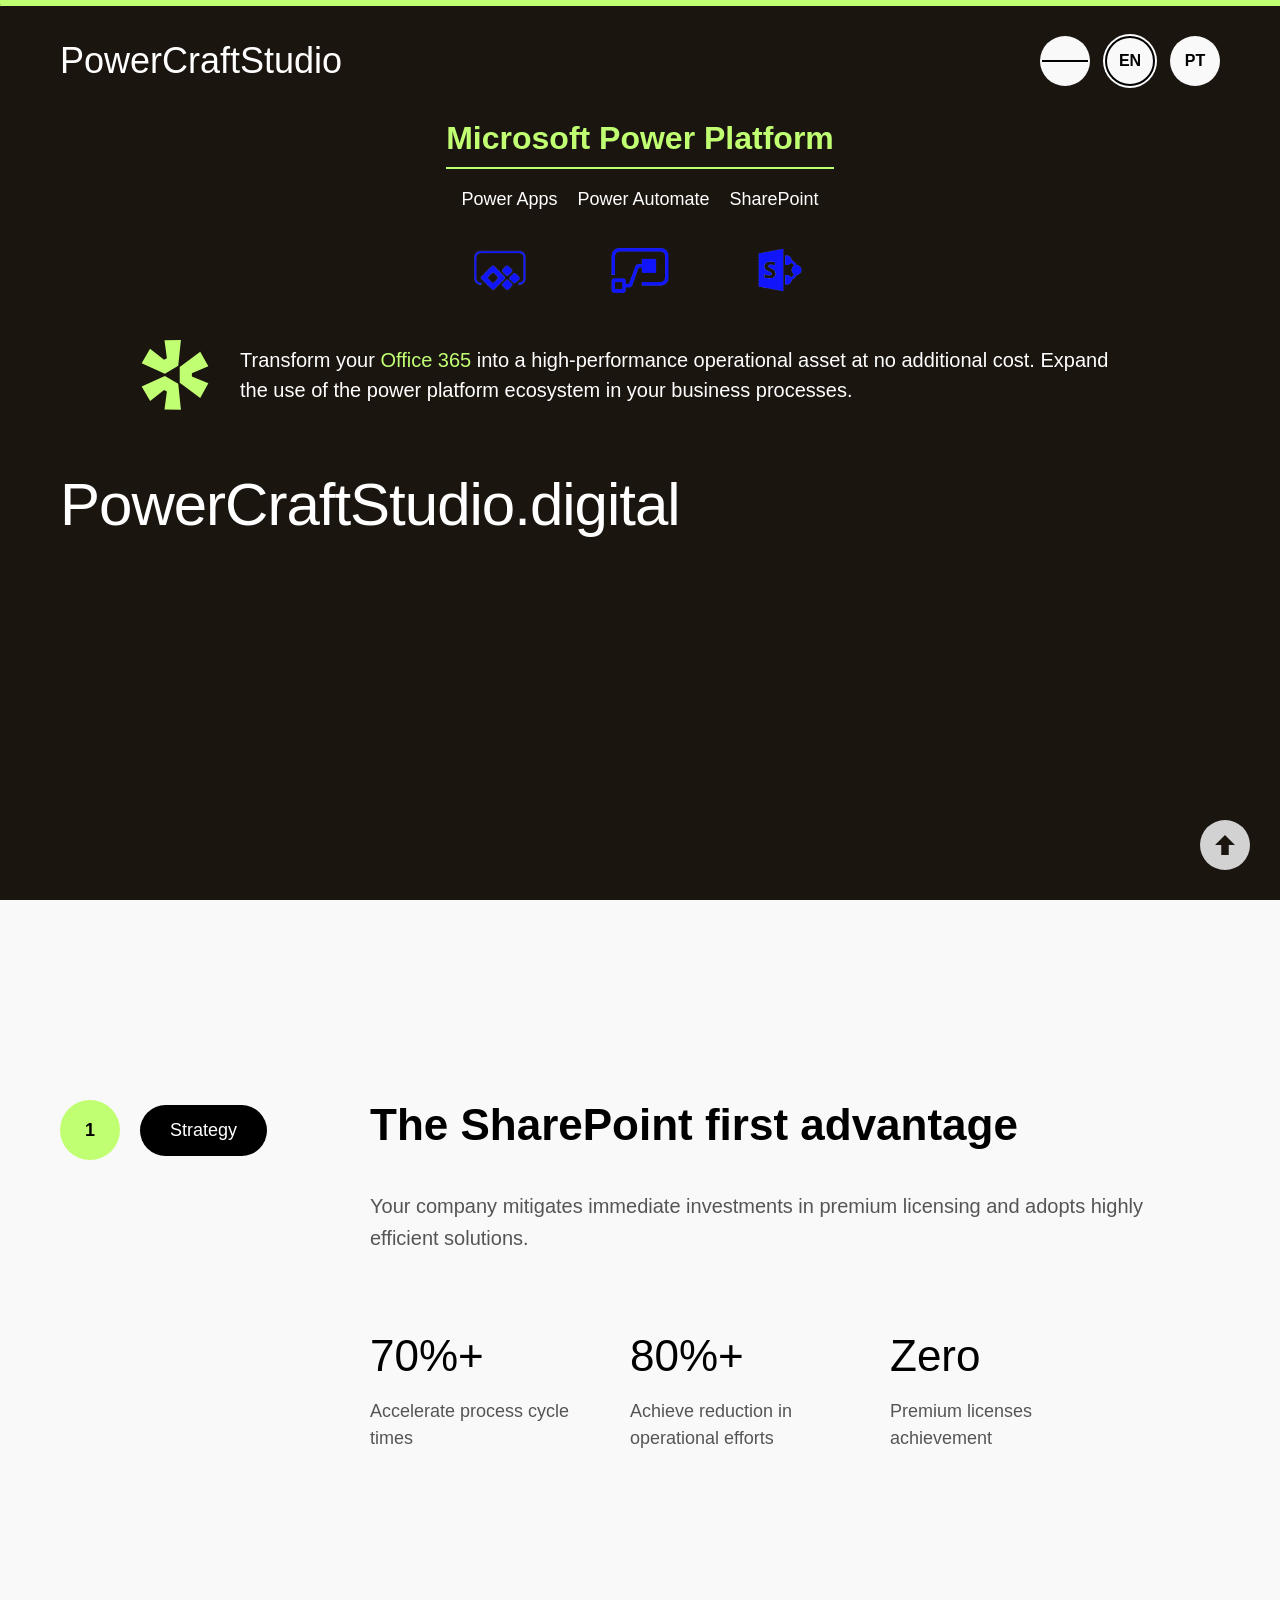
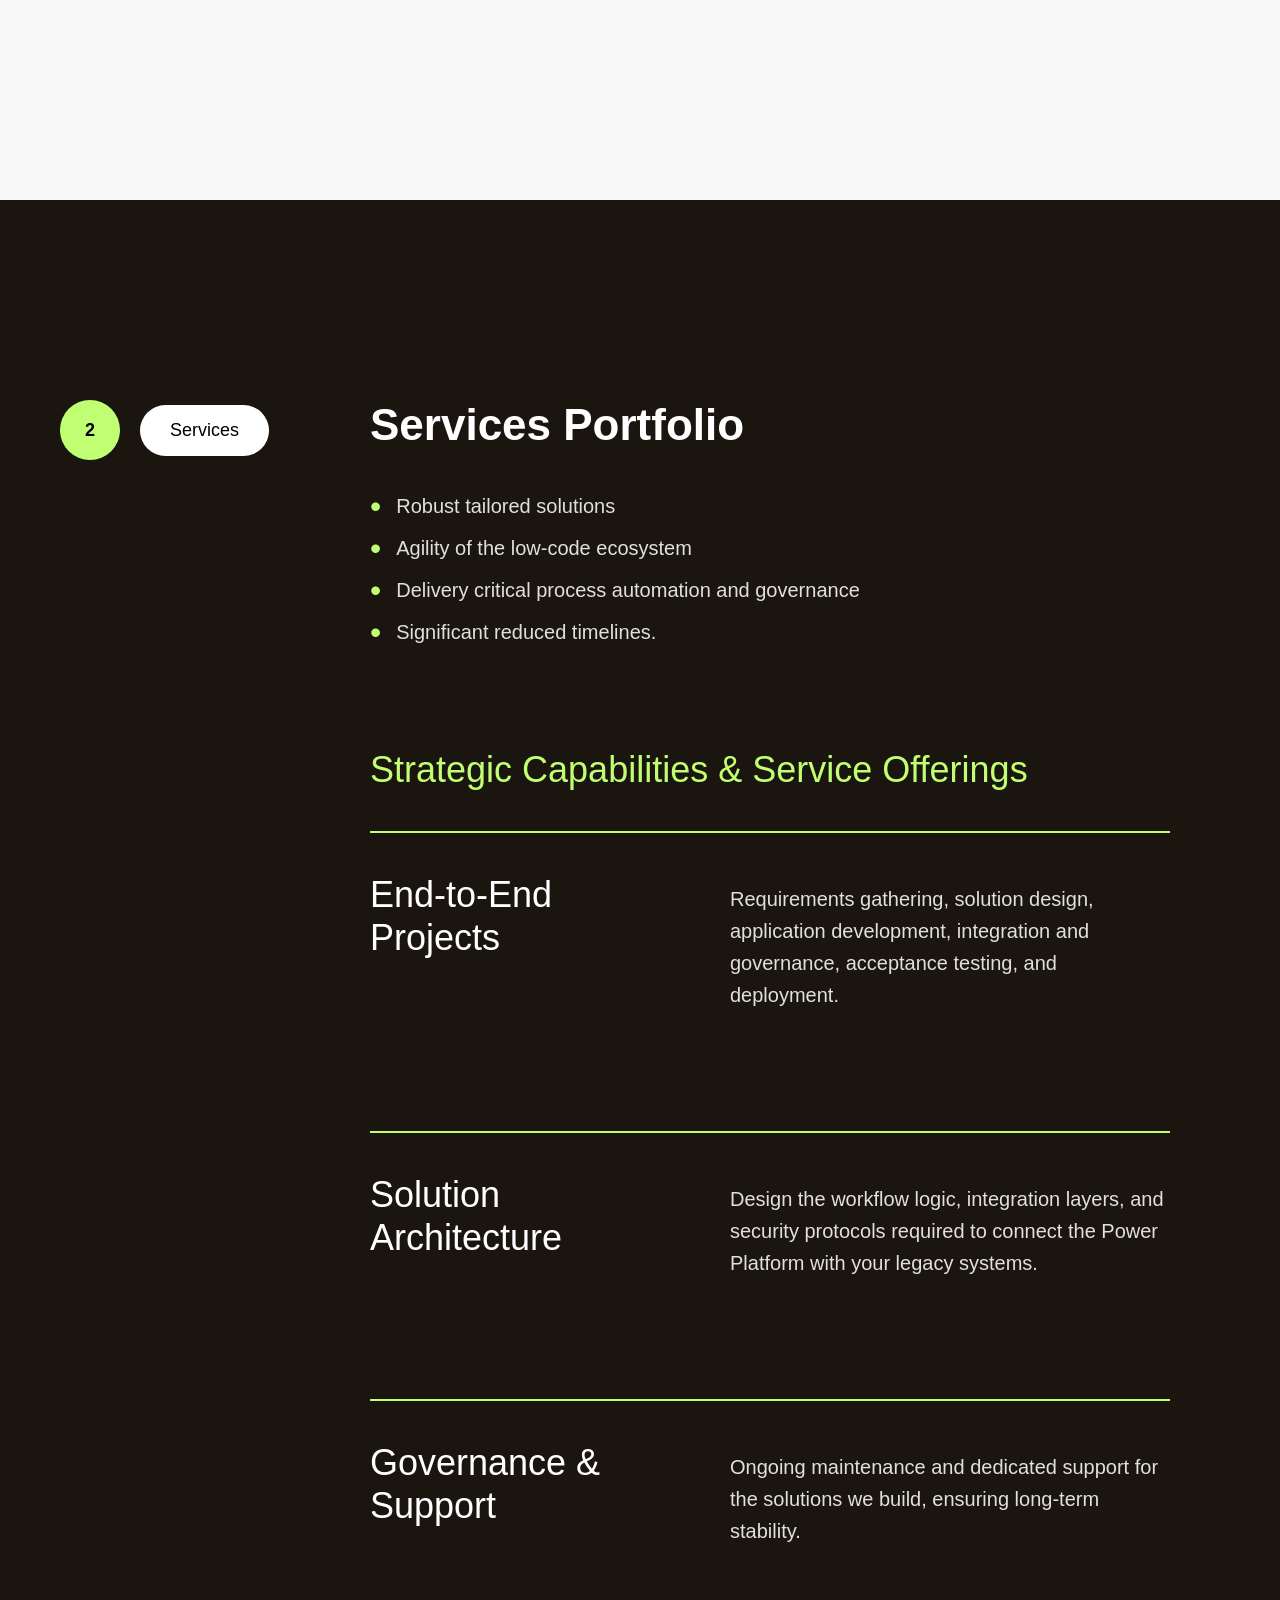
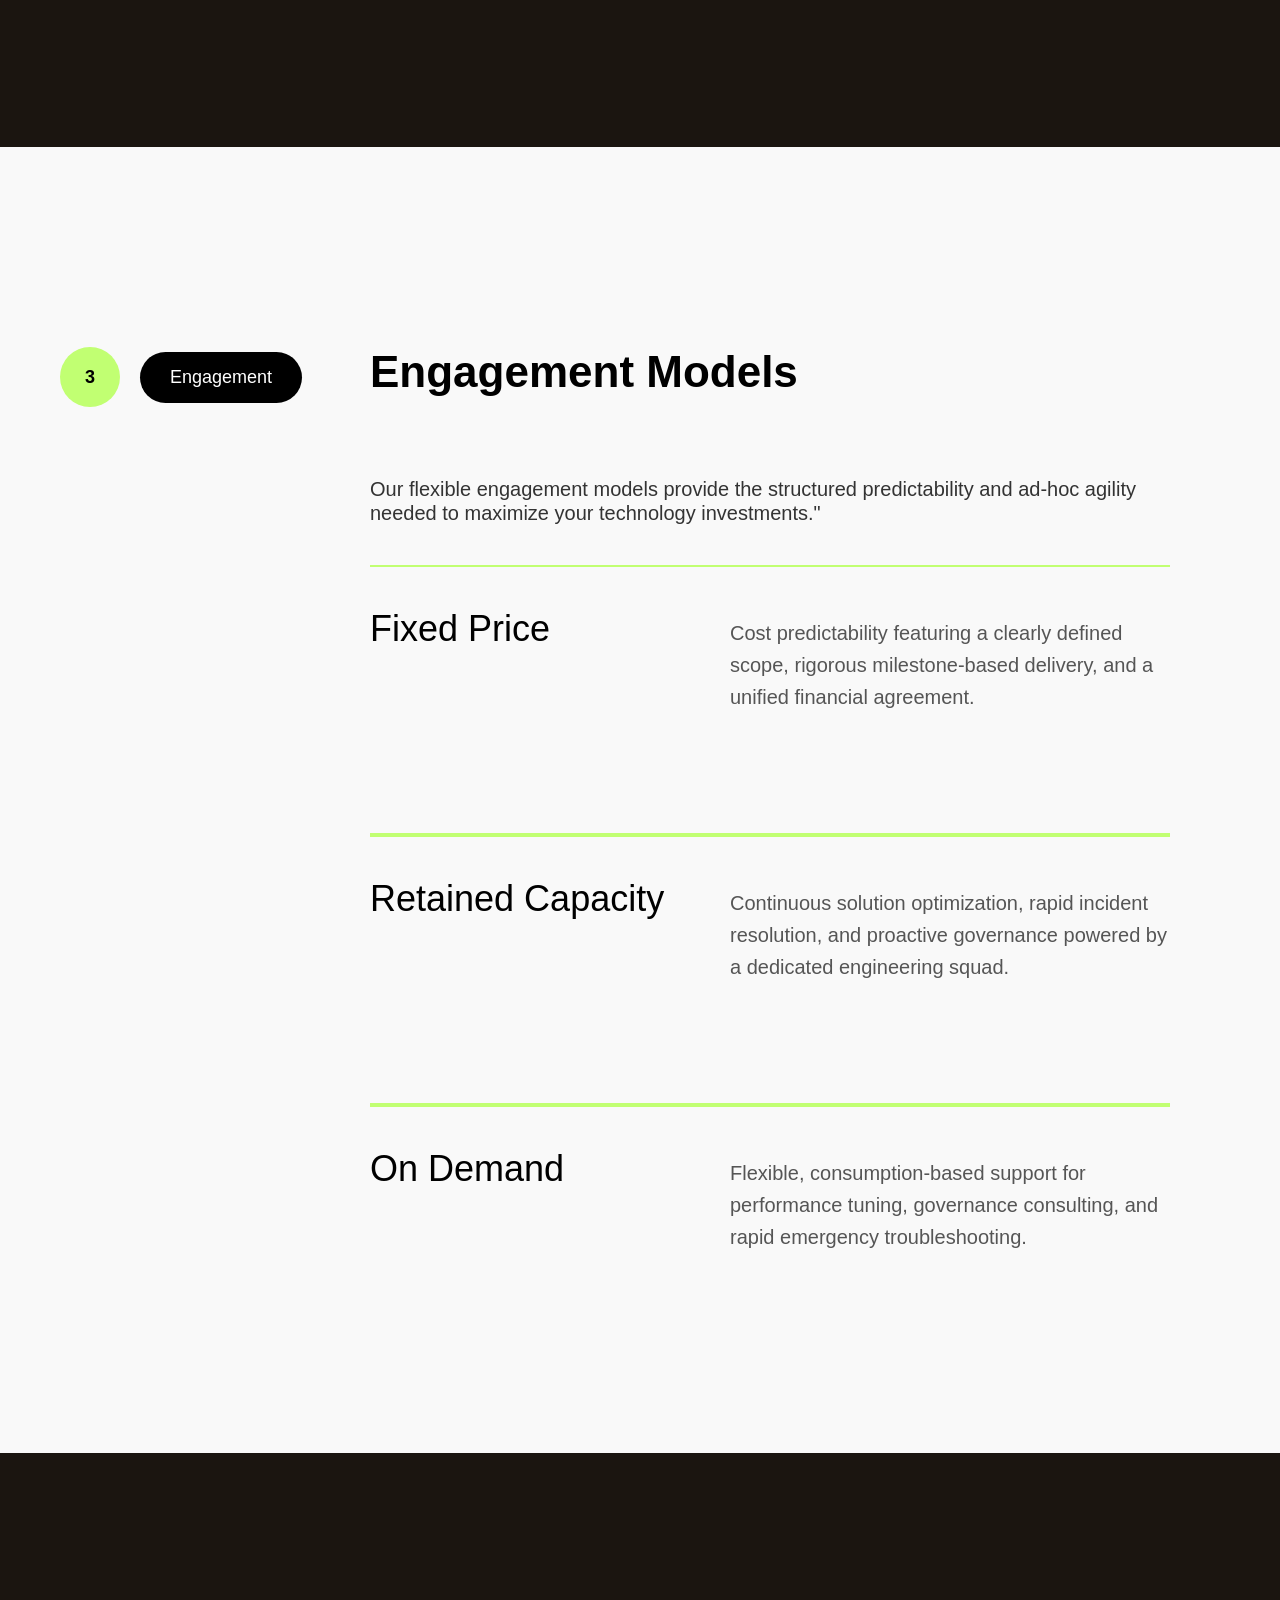
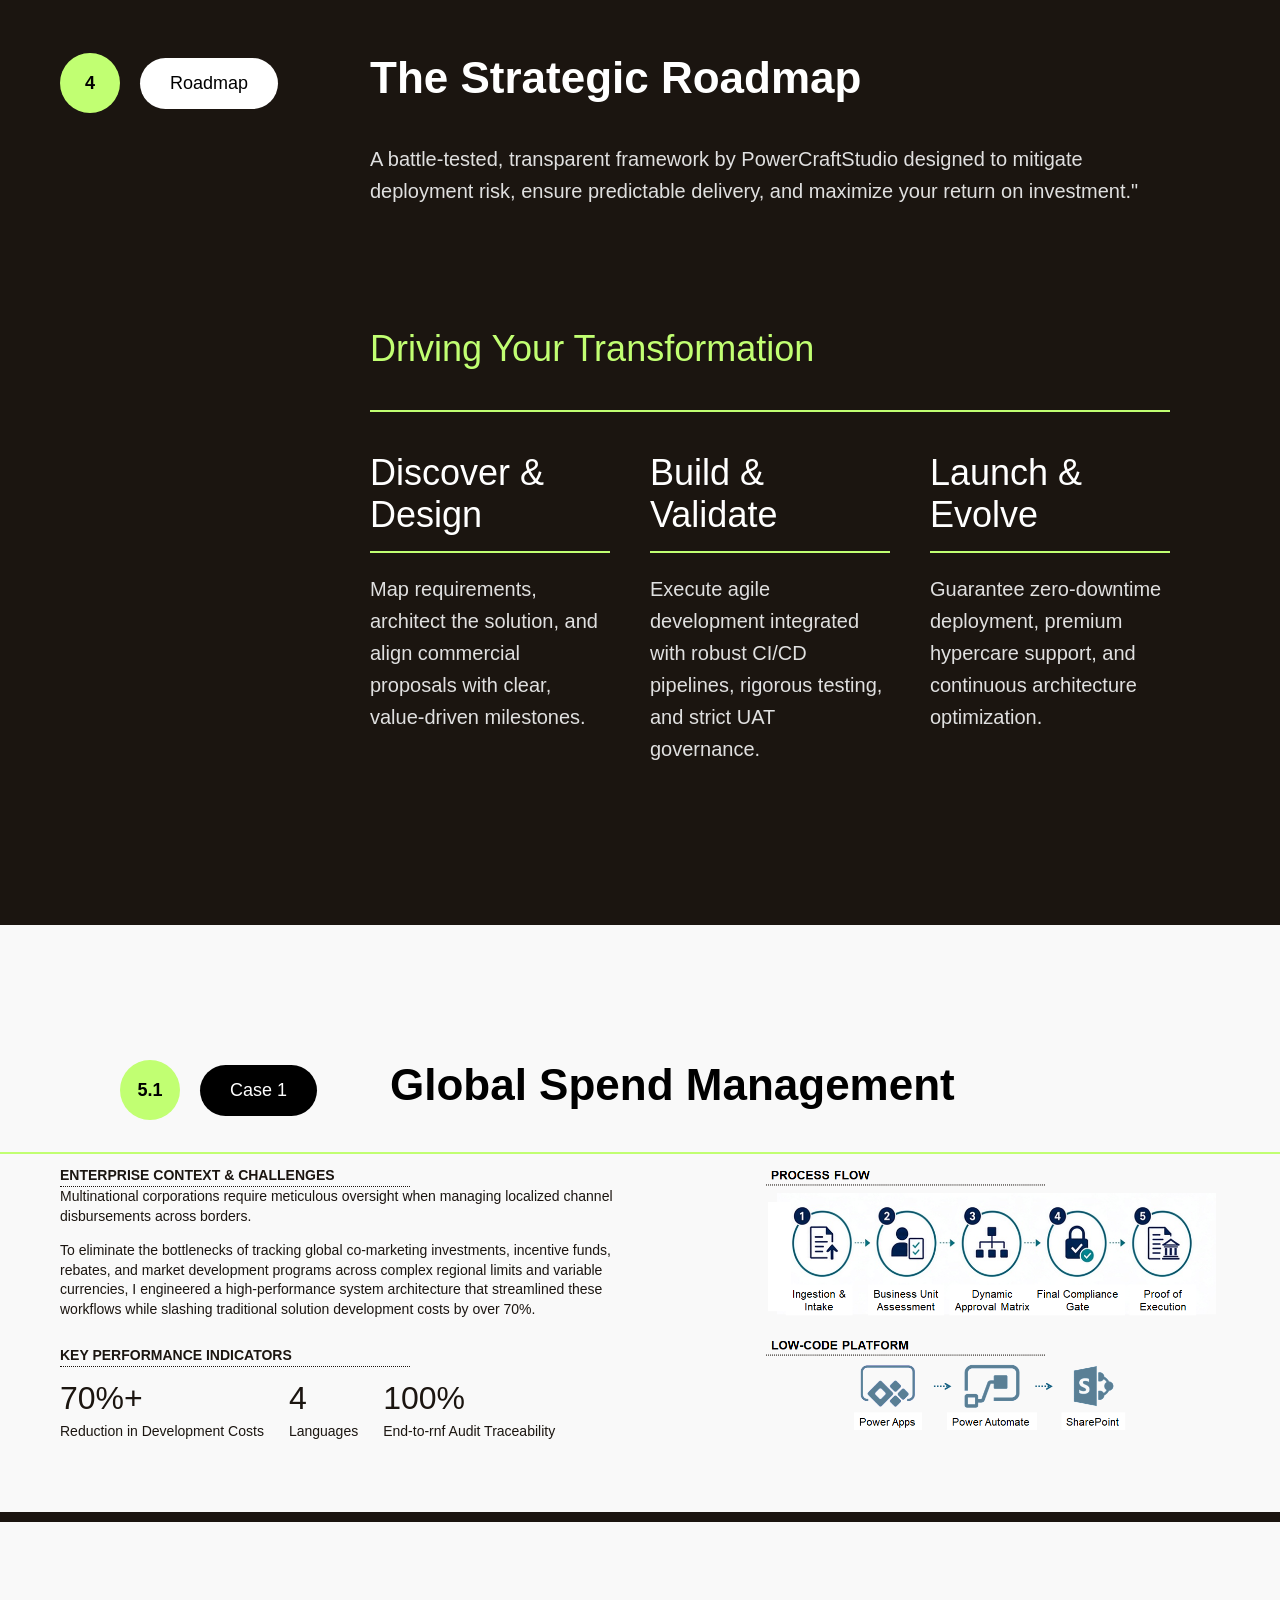
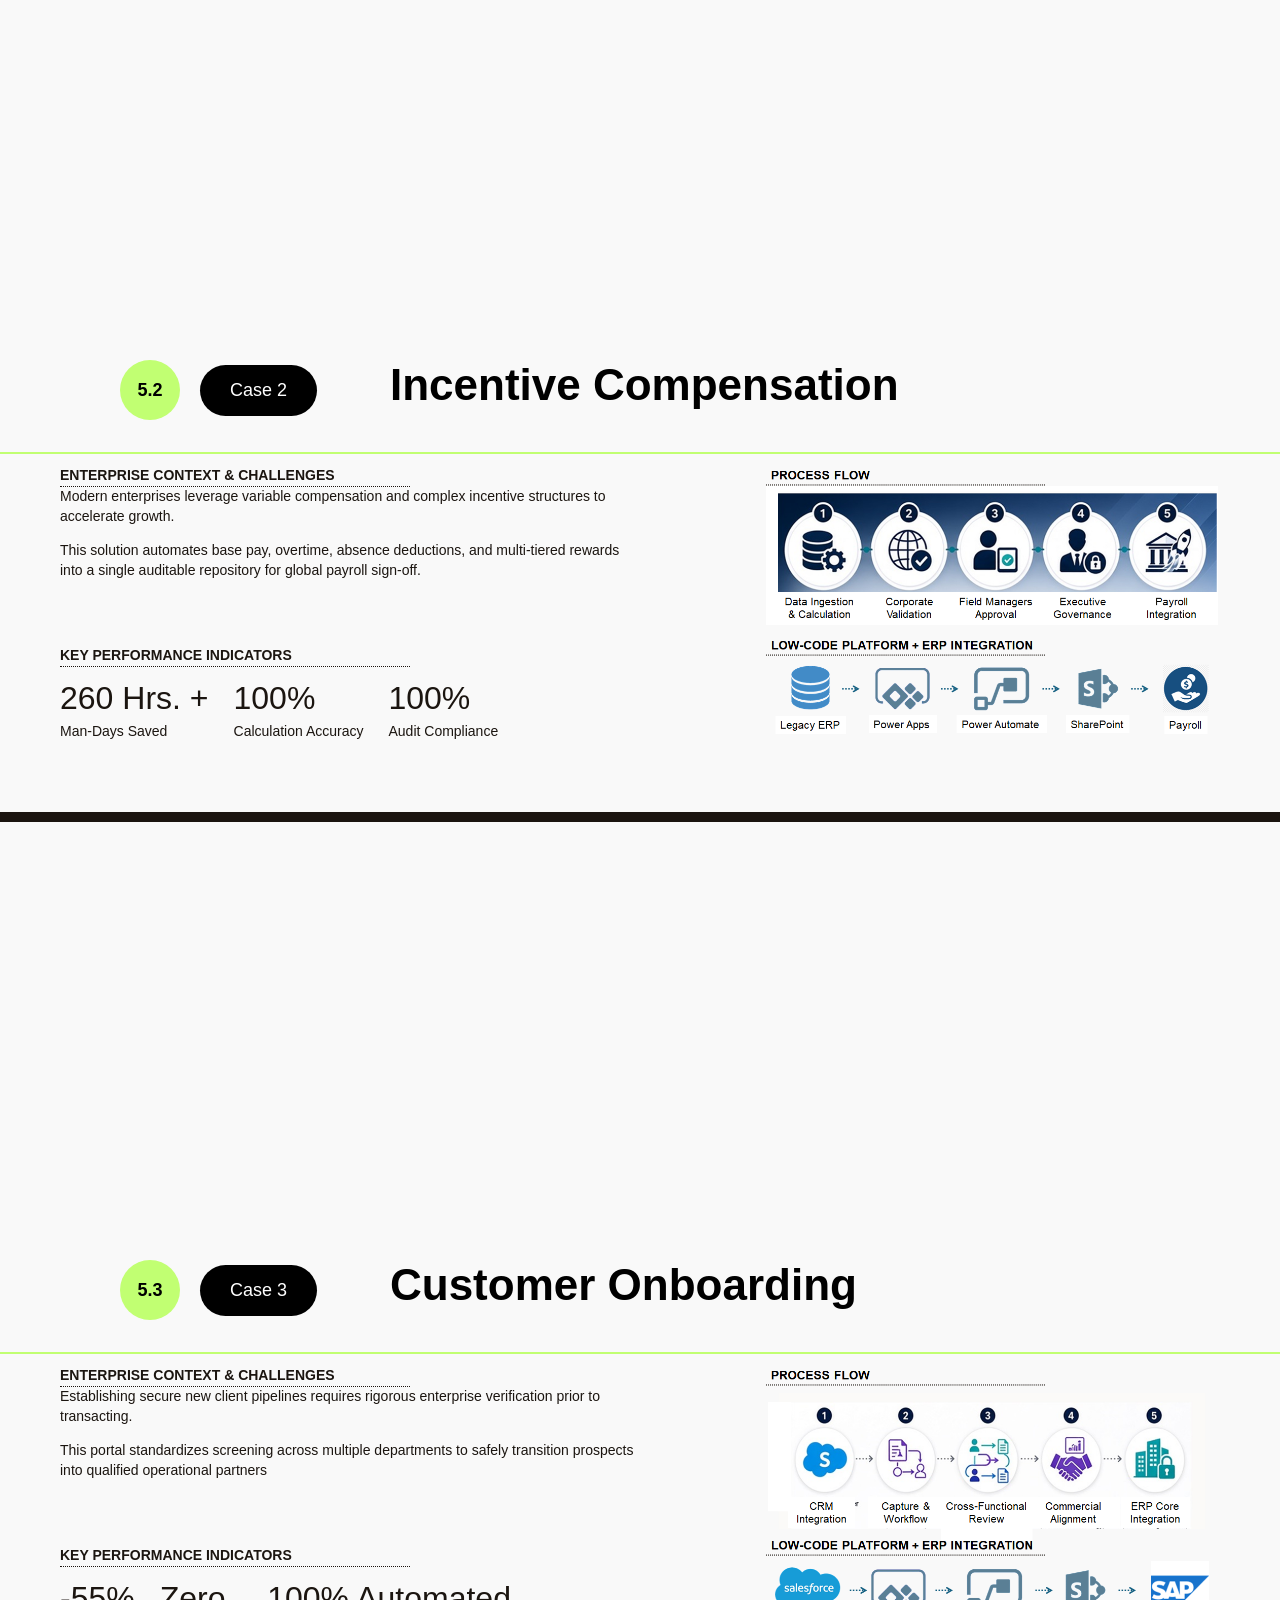
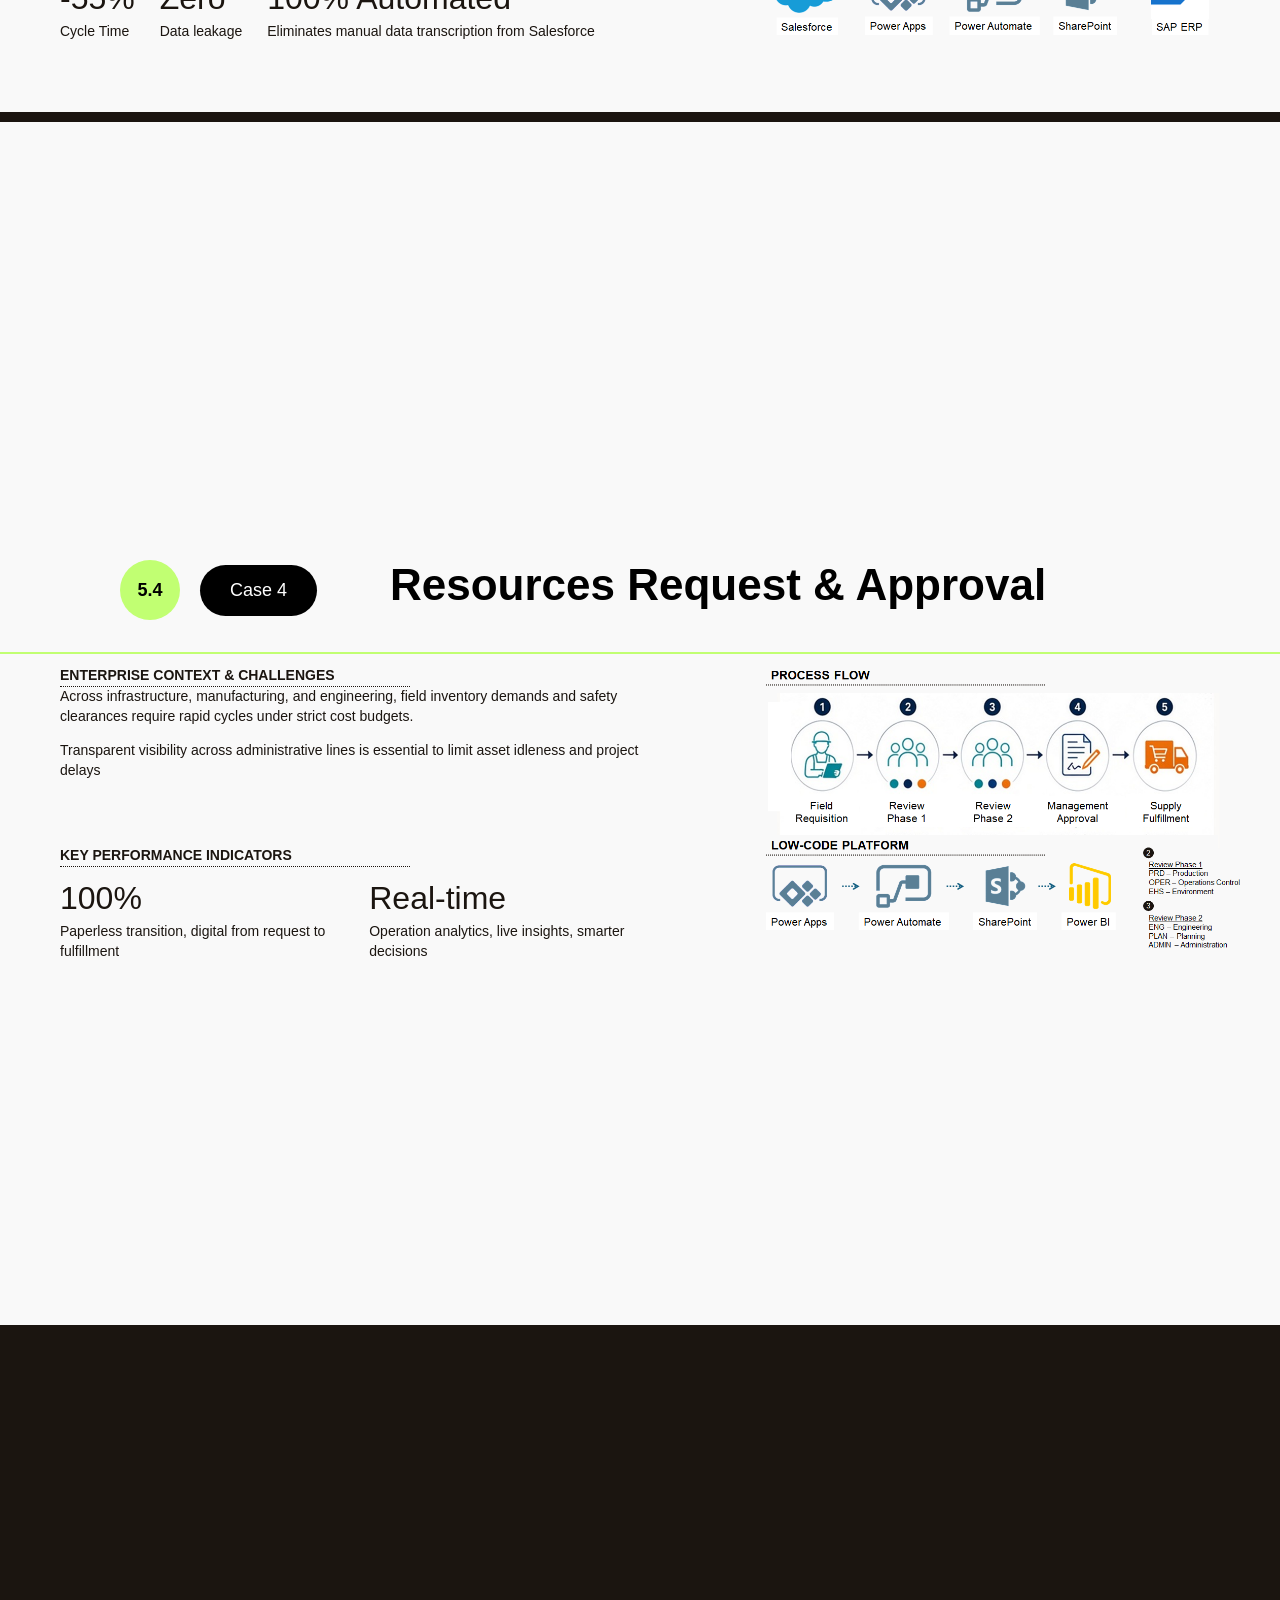
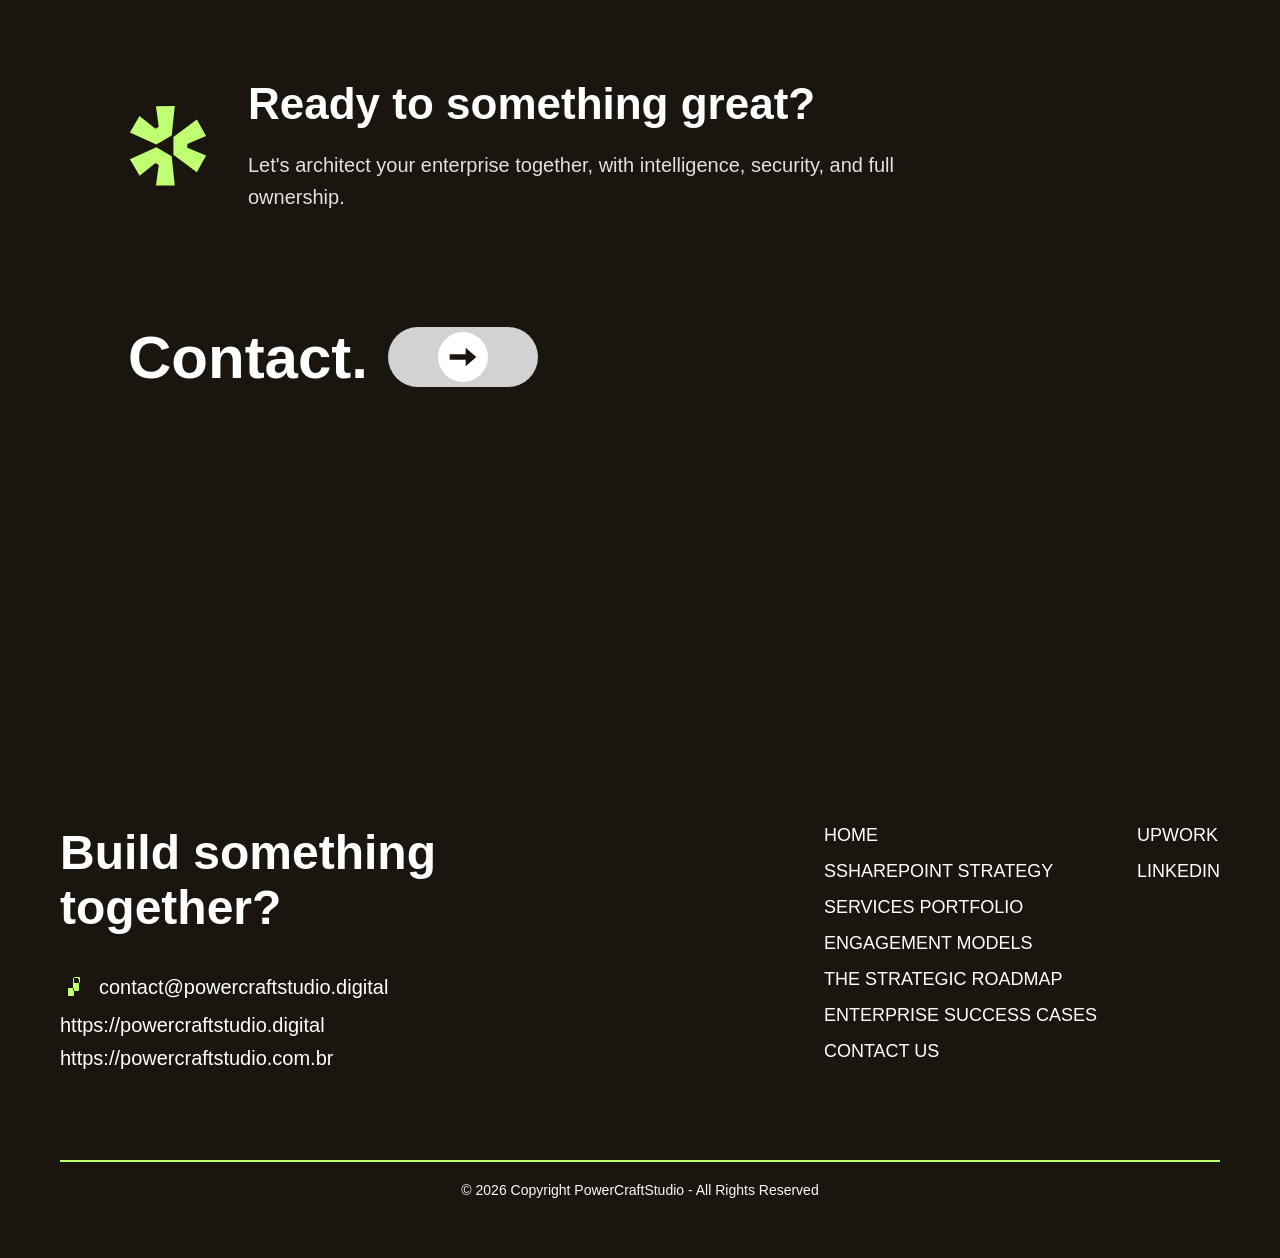
==== index.html @ da4d12d3 "Add files via upload" ====
<!DOCTYPE html>
<html lang="pt-br">
<head>
    <meta charset="UTF-8">
    <meta name="viewport" content="width=device-width, initial-scale=1.0">
    <title>PowerCraftStudio - Site Completo</title>
    <style>
        * { margin: 0; padding: 0; box-sizing: border-box; }
        html { scroll-behavior: smooth; }
        html, body { overflow-x: hidden; }
        body { font-family: Arial, sans-serif; background-color: #F9F9F9; color: #333; }

        /* ===== ANIMAÇÃO DA FOLHA (GIRAR E FLUTUAR) ===== */
        @keyframes floatAndSpin { 0% { transform: translateY(0px) rotate(0deg); } 50% { transform: translateY(-10px) rotate(180deg); } 100% { transform: translateY(0px) rotate(360deg); } }
        .leaf-section img, .cta-leaf { animation: floatAndSpin 6s ease-in-out infinite; transform-origin: center; }

        /* CABEÇALHO FIXO */
        .fixed-header { position: fixed; top: 0; left: 0; width: 100%; z-index: 999; display: flex; flex-direction: column; transition: background-color 0.4s ease, color 0.4s ease; }
        .fixed-header.dark { background-color: #1B1510; }
        .fixed-header.dark .brand-top { color: #ffffff; }
        .fixed-header.dark .top-stripe { background-color: #C1FF72} /* #d3f36b; } */
        .fixed-header.dark .top-stripe-green { background-color: #C1FF72} /* #d3f36b; } */
        .fixed-header.green { background-color: #C1FF72;  }
        .fixed-header.green .brand-top { color: #1B1510; }
        .fixed-header.green .top-stripe { background-color: #C1FF72; }
        .fixed-header.green .top-stripe-green { background-color:  #C1FF72; }
        
        .header-inner { display: flex; justify-content: space-between; align-items: center; padding: 30px 60px; height: 110px; }
        .brand-top { font-size: 36px; font-weight: 400; transition: color 0.4s ease; }

        /* BOTÕES DE IDIOMA */
        .lang-buttons { display: flex; gap: 15px; }
        .btn-lang { 
            width: 50px; 
            height: 50px; 
            border-radius: 50%; 
            border: 2px solid transparent; 
            background-color: #F9F9F9; 
            color: #000; 
            display: flex; 
            align-items: center; 
            justify-content: center; 
            font-size: 16px; 
            font-weight: 700; 
            cursor: pointer; 
            transition: all 0.3s; 
        }
        .btn-lang.active { border-color: #000; box-shadow: 0 0 0 2px #fff; }

        /* ===== BOTÃO HAMBÚRGUER FIXO (PERFEITAMENTE ALINHADO) ===== */
        .hamburger-btn {
            position: fixed;
            top: 36px; /* Ajustado para alinhar verticalmente com o centro dos botões EN/PT */
            right: 190px;
            z-index: 1001;
            width: 50px;
            height: 50px;
            border-radius: 50%;
            background-color: #F9F9F9;
            border: 2px solid transparent;
            display: flex;
            align-items: center;
            justify-content: center;
            cursor: pointer;
            transition: border-color 0.3s;
        }
        .hamburger-btn:hover { border-color: transparent; }
        .hamburger-btn.active { border-color: #000; }

        .hamburger-btn .line {
            display: block;
            width: 22px;
            height: 2px;
            background-color: #000;
            margin: 3px 0;
            transition: all 0.3s;
        }
        .hamburger-btn.active .line:nth-child(1) { transform: rotate(45deg) translate(5px, 5px); }
        .hamburger-btn.active .line:nth-child(2) { opacity: 0; }
        .hamburger-btn.active .line:nth-child(3) { transform: rotate(-45deg) translate(5px, -5px); }

        /* ===== MENU (Dropdown) ===== */
        .mobile-menu {
            position: fixed;
            top: 0;
            right: -100%;
            width: 80%;
            max-width: 450px;
            height: 100vh;
            background-color: #1B1510;
            z-index: 1000;
            padding-top: 120px;
            padding-left: 40px;
            transition: right 0.4s ease;
            display: flex;
            flex-direction: column;
            gap: 20px;
            box-shadow: -5px 0 15px rgba(0,0,0,0.3);
        }
        .mobile-menu.active { right: 0; }
        .mobile-menu a {
            color: #ffffff;
            text-decoration: none;
            font-size: 18px;
            font-weight: 400;
            transition: color 0.3s, padding-left 0.3s;
        }
        .mobile-menu a:hover { color: #C1FF72; padding-left: 10px; }

        /* ===== AJUSTES NO MENU PARA MOBILE ===== */
        @media (max-width: 768px) {
            .hamburger-btn {
                top: 15px;
                right: 15px;
            }
            .mobile-menu {
                width: 80%;
                max-width: 350px;
                padding-top: 100px;
                padding-left: 30px;
            }
            .mobile-menu a { font-size: 20px; }
        }

        /* PÁGINAS */
        .page { min-height: 100vh; position: relative; width: 100%; }
        .page1, .page3, .page5, .page10, .page12 { padding-top: 120px; }
        .page2, .page4, .page6, .page7, .page8, .page9 { padding-top: 120px; }

        /* Página 1 */
        .page1 { background-color: #1B1510; }
        .page1-main { text-align: center; margin-bottom: 40px; }
        .platform-title { font-size: 32px; color: #C1FF72; display: inline-block; border-bottom: 2px solid #C1FF72; padding-bottom: 10px; margin-bottom: 20px; }
        .subtitle { font-size: 18px; margin-bottom: 30px; display: flex; justify-content: center; flex-wrap: wrap; gap: 20px; color: #ffffff; }
        .icons-row { display: flex; justify-content: center; align-items: flex-start; gap: 80px; }
        .icons-row img { width: 60px; height: 60px; object-fit: contain; }
        .leaf-section { display: flex; justify-content: center; align-items: center; gap: 30px; margin-bottom: 60px; padding: 0 20px; }
        .leaf-section img { width: 70px; height: 70px; flex-shrink: 0; }
        .leaf-text { max-width: 900px; text-align: left; font-size: 20px; line-height: 1.5; color: #ffffff; }
        .leaf-text span { color: #C1FF72; }
        .domain { text-align: left; padding: 0 60px 50px 60px; font-size: 60px; font-weight:400; color: #ffffff; letter-spacing: -1px; }

        /* Página 2 */
        .page2 { background-color: #F9F9F9; }
        .page2-container { display: flex; padding: 80px 60px; gap: 60px; align-items: flex-start; }
        .left-col { display: flex; align-items: center; gap: 20px; min-width: 250px; }
        .number-badge { width: 60px; height: 60px; border-radius: 50%; background-color: #C1FF72; display: flex; align-items: center; justify-content: center; font-size: 18px; font-weight: bold; color: #000; }
        .section-label { background-color: #000; color: #fff; padding: 15px 30px; border-radius: 40px; font-size: 18px; white-space: nowrap; }
        .right-col { max-width: 800px; min-width: 0; }
        .right-col h1 { font-size: 44px; font-weight: 700; color: #000; margin-bottom: 40px; }
        .right-col p { font-size: 20px; color: #555; line-height: 1.6; margin-bottom: 80px; }
        .stats-grid { display: flex; gap: 60px; }
        .stat-item { display: flex; flex-direction: column; }
        
        /* SERGIO 72px para 48px, de 150px para 200px */ 
        .stat-number { font-size: 44px; font-weight: 400; color: #000; line-height: 1; margin-bottom: 20px; }
        .stat-text { font-size: 18px; color: #555; line-height: 1.5; max-width: 200px; }

        /* Página 3 */
        .page3 { background-color: #1B1510; color: #ffffff; }
        .page3-container { display: flex; padding: 80px 60px; gap: 60px; align-items: flex-start; }
        .page3 .number-badge { background-color: #C1FF72; color: #000; }
        .page3 .section-label { background-color: #ffffff; color: #000; }
        .services-title { font-size: 44px; font-weight: 700; color: #ffffff !important; margin-bottom: 40px; }
        .services-list { list-style: none; margin-bottom: 40px; padding: 0; }
        .services-list li { font-size: 20px; color: #e0e0e0; margin-bottom: 10px; display: flex; align-items: center; gap: 15px; }
        .services-list li::before { content: "•"; color: #c1ff72; font-size: 32px; line-height: 1; }
        .service-block { display: flex; gap: 60px; align-items: flex-start; padding: 40px 0; border-bottom: 2px solid #c1ff72; }
        .service-block:last-child { border-bottom: none; }
        .service-block h2 { font-size: 36px; font-weight: 400; min-width: 300px; line-height: 1.2; }
        .service-block h2.green { color: #c1ff72; }
        .service-block h2.white { color: #ffffff; }
        .service-block p { font-size: 20px; color: #e0e0e0; line-height: 1.6; flex: 1; margin-top: 10px; }

        /* Página 4 */
        .page4 { background-color: #F9F9F9; }
        .page4-container { display: flex; padding: 80px 60px; gap: 60px; align-items: flex-start; }
        .page4 .section-label { background-color: #000; color: #fff; }
        .engagement-block { display: flex; gap: 60px; align-items: flex-start; padding: 40px 0; border-bottom: 4px solid #C1FF72; }
        .engagement-block:last-child { border-bottom: none; }
        .engagement-block h2 { font-size: 36px; font-weight: 400; min-width: 300px; line-height: 1.2; color: #000; }
        .engagement-block p { font-size: 20px; color: #555; line-height: 1.6; flex: 1; margin-top: 10px; }

        /* Página 5 */
        .page5 { background-color: #1B1510; color: #ffffff; }
        .page5-container { display: flex; padding: 80px 60px; gap: 60px; align-items: flex-start; }
        .page5 .number-badge { background-color: #C1FF72; color: #000; }
        .page5 .section-label { background-color: #ffffff; color: #000; }
        .page5-title { font-size: 44px; font-weight: 700; color: #ffffff !important; margin-bottom: 40px; }
        
        .page5-subtitle { font-size: 20px; color: #e0e0e0 !important; line-height: 1.6; margin-bottom: 80px; max-width: 900px; }
        .roadmap-grid { display: grid; grid-template-columns: repeat(3, 1fr); gap: 40px; }
        .roadmap-col { display: flex; flex-direction: column; min-width: 0; }
        .roadmap-col h2 { font-size: 36px; font-weight: 400; color: #ffffff !important; margin-bottom: 15px; min-height: 70px; }
        .roadmap-line { height: 2px; background-color: #c1ff72; margin-bottom: 20px; width: 100%; }
        .roadmap-col p { font-size: 20px; color: #e0e0e0 !important; line-height: 1.6; }

        /* Páginas 6-9 */
        .page6 {background-color: #f9f9f9; /* #C1FF72; */ margin-top: 0px;} 
        .page6-container { display: flex; padding: 15px 60px 2px 60px; gap: 20px; align-items: flex-start; margin-left: 60px; } 
        .page6-content {display: flex; width: 100%;} 
        .page6-sidebar { width: 45%; padding: 0 0 20px; display: flex;  flex-direction: column;  align-items: flex-start;  min-width: 0;} 
        .tech-staks-title {font-size: 20px; font-weight: 600;  color: #000; border-bottom: 3px solid #1B1510; padding-bottom: 6px; margin-bottom: 15px;  background-color: #F9F9F9;} 
        .tech-stacks-img {width: 100%; max-width: 600px; height: auto; margin: 0 auto; } 
        .page6-card { flex: 1; background-color: #F9F9F9;padding: 12px 60px 0px 60px; min-width: 0; max-height: 360px; box-sizing: border-box; } 
        .global-title { font-size: 28px; font-weight: 700; color: #1B1510; margin-bottom: 8px; } 
        .global-text {font-size: 14px; color: #1B1510; line-height: 1.4; margin-bottom: 15px; } 
        .global-stats { display: flex; gap: 25px; margin-top: 15px; } 
        .global-stat-item {display: flex; flex-direction: column; } 
        .global-stat-number {font-size: 32px; font-weight: 400; color: #1B1510; line-height: 1;  margin-bottom: 8px; }      
        .global-stat-text {font-size: 14px; color: #1B1510; line-height: 1.4;} 
        .global-stat-kpi {font-size: 14px; text-transform: uppercase; font-weight: 700;color: #1B1510;  line-height: 1.4;  border-bottom: 1px dotted #1B1510; width: 60%;}

        /* Página 10 */
        .page10 { background-color: #1B1510; color: #ffffff; display: flex; flex-direction: column; }
        .cta-content { flex: 1; display: flex; flex-direction: column; justify-content: center; padding: 0 10%; gap: 30px; }
        .cta-group { display: flex; align-items: center; gap: 40px; }
        .cta-leaf { width: 80px; height: 80px; }
        .cta-title { font-size: 44px; font-weight: 600; color: #ffffff; margin-bottom: 20px; }
        .cta-subtitle { font-size: 20px; color: #e0e0e0; line-height: 1.6; max-width: 700px; }
        .cta-bottom { display: flex; align-items: center; gap: 20px; margin-top: 80px; cursor: pointer; }
        .cta-contact-text { font-size:60px; font-weight: 700; color: #ffffff; }
     
        .cta-btn { 
  background-color: #D2D2D2; 
  border: none; 
  width: 150px; 
  height: 60px; 
  border-radius: 40px; 
  display: flex; 
  align-items: center; 
  justify-content: center; 
  cursor: pointer; 
  transition: transform 0.3s; 
}

.cta-btn:hover { 
  transform: scale(1.1); 
}

.cta-btn-circle { 
  background-color: #ffffff; 
  width: 50px; 
  height: 50px; 
  border-radius: 50%; 
  display: flex; 
  align-items: center; 
  justify-content: center; 
}

.cta-btn-circle svg.block-arrow {
  width: 32px;       
  height: 32px;
  fill: #1B1510;     
}

        /* Página 12 */
        .page12 { background-color: #1B1510; color: #ffffff; min-height: auto; padding-bottom: 60px; }
        .footer-content { display: flex; justify-content: space-between; flex-wrap: wrap; gap: 40px; padding: 80px 60px 40px 60px; }
        .footer-left { max-width: 500px; }
        .footer-title { font-size: 48px; font-weight: 700; margin-bottom: 40px; }
        .footer-contact { font-size: 20px; margin-bottom: 15px; display: flex; align-items: center; gap: 15px; }
        .footer-contact svg { width: 24px; height: 24px; fill: #C1FF72; }
        .footer-url { font-size: 20px; font-weight: 400; margin-bottom: 10px; color: #ffffff; }
        .footer-nav { display: flex; gap: 40px; }
        .footer-links { display: flex; flex-direction: column; gap: 15px; }
        .footer-links a { color: #ffffff; text-decoration: none; font-size: 18px; transition: color 0.3s; }
        .footer-links a:hover { color: #C1FF72; }
        .footer-bottom { border-top: 2px solid #C1FF72/* #333 */; margin: 40px 60px 0; padding-top: 20px; text-align: center; font-size: 14px; color: #F9F9F9; }
        .back-to-top { position: fixed; bottom: 30px; right: 30px; width: 50px; height: 50px; border-radius: 50%; background-color: #D2D2D2; display: flex; align-items: center; justify-content: center; cursor: pointer; transition: transform 0.3s; z-index: 10; }
        .back-to-top:hover { transform: scale(1.1); }
        .back-to-top svg { width: 30px; height: 30px; fill: #1B1510; }

        /* MODAL */
        .modal-overlay { position: fixed; top: 0; left: 0; width: 100%; height: 100%; background: rgba(0,0,0,0.8); display: none; align-items: center; justify-content: center; z-index: 9999; }
        .modal-overlay.active { display: flex; }
        .modal-content { background-color: #F9F9F9; width: 90%; max-width: 1100px; padding: 30px; border-radius: 8px; position: relative; max-height: 95vh; display: flex; flex-direction: column; }
        .modal-close { position: absolute; top: 15px; right: 15px; font-size: 24px; font-weight: bold; cursor: pointer; color: #333; z-index: 10; }
        .modal-container { display: flex; gap: 40px; align-items: flex-start; flex: 1; overflow: hidden; }
        .modal-left { flex: 0 0 30%; max-width: 300px; }
        .modal-left .number-badge { width: 60px; height: 60px; border-radius: 50%; background-color: #C1FF72; display: flex; align-items: center; justify-content: center; font-size: 24px; font-weight: bold; color: #000; }
        .modal-left .section-label { background-color: #000; color: #fff; padding: 15px 30px; border-radius: 40px; font-size: 18px; white-space: nowrap; }
        .modal-left-text { margin-top: 20px; font-size: 18px; color: #555; line-height: 1.5; }
        .modal-right { flex: 1; min-width: 0; }
        .modal-right h1 { font-size: 40px; font-weight: 700; color: #000; margin-bottom: 20px; }
        .form-group { margin-bottom: 15px; }
        .form-group label { display: block; font-size: 16px; color: #555; margin-bottom: 5px; }
        .form-group input, .form-group textarea { width: 100%; font-family: Arial, sans-serif; font-size: 20px; color: #333; background: transparent; border: none; border-bottom: 2px solid #aaa; padding: 8px 0; outline: none; transition: border-color 0.3s; }
        .form-group input:focus, .form-group textarea:focus { border-bottom-color: #C1FF72; }
        .form-group textarea { resize: none; height: 80px; }
        .submit-btn { background-color: #D2D2D2; color: #000; width: 100%; border: none; padding: 15px; font-size: 22px; font-weight: 400; border-radius: 40px; cursor: pointer; transition: transform 0.3s; margin-top: 15px; }
        .submit-btn:hover { background-color: #c1ff72; transform: scale(1.02); }

        /* RESPONSIVIDADE MOBILE */
        @media (max-width: 768px) {
            .header-inner { flex-direction: column; align-items: flex-start; gap: 15px; height: auto; padding: 15px 20px; }
            .brand-top { font-size: 24px; }
            .lang-buttons { gap: 10px; }
            .btn-lang { width: 40px; height: 40px; font-size: 14px; border: 2px solid transparent; }
            .btn-lang.active { border-color: #000; box-shadow: 0 0 0 2px #fff; }

            .page { padding-top: 160px !important; }
            
            .platform-title { font-size: 20px; }
            .subtitle { font-size: 16px; gap: 8px; }
            .icons-row { gap: 15px; }
            .icons-row img { width: 35px; height: 35px; }
            .leaf-section { gap: 10px; margin-bottom: 30px; }
            .leaf-section img { width: 40px; height: 40px; }
            .leaf-text { font-size: 14px; }
            .domain { font-size: 28px; padding-left: 20px; padding-right: 20px; padding-bottom: 30px; }
            
            .page2-container, .page3-container, .page4-container, .page5-container { flex-direction: column; padding: 40px 20px; gap: 30px; width: 100%; }
            .left-col { width: 100%; min-width: 0; gap: 10px; }
            .number-badge { width: 45px; height: 45px; font-size: 18px; }
            .section-label { padding: 10px 20px; font-size: 14px; }
            
            .right-col { width: 100%; max-width: 100%; }
            .right-col h1, .services-title, .page5-title { font-size: 26px; margin-bottom: 20px; }
            .right-col p, .page5-subtitle, .services-list li { font-size: 16px; }
            .right-col p { margin-bottom: 60px; }
            
            .stat-number { font-size: 48px; margin-bottom: 10px; }
            .stat-text { font-size: 14px; }
            .stats-grid { gap: 30px; }
            
            .service-block, .engagement-block { flex-direction: column; gap: 15px; padding: 25px 0; width: 100%; }
            .service-block h2, .engagement-block h2 { font-size: 24px; min-width: 0; }
            .service-block p, .engagement-block p { font-size: 14px; }
            
            .roadmap-grid { grid-template-columns: 1fr; gap: 30px; width: 100%; }
            .roadmap-col { width: 100%; }
            .roadmap-col h2 { font-size: 24px; min-height: auto; margin-bottom: 10px; }
            .page5-subtitle { font-size: 16px; color: #d0d0d0 !important; }
            .roadmap-col p { font-size: 14px; color: #d0d0d0 !important; }

            /* --- AJUSTES ESPECÍFICOS PARA OS CASES (PÁGINAS 6-9) EM MOBILE --- */
            .page6-container {
                flex-direction: column;        /* Empilha os elementos verticalmente */
                padding: 20px 15px 5px 15px;   /* Reduz o padding lateral e superior */
                margin-left: 0;                /* Remove a margem esquerda extra */
                gap: 10px;                     /* Espaçamento menor entre os itens */
                width: 100%;
                background-color: #F9F9F9 !important;
            }
            .page6-content {
                flex-direction: column-reverse;  /* Inverte a ordem: primeiro a imagem, depois o card */
                width: 100%;
                padding: 0 10px;                 /* Pequeno padding lateral para não encostar nas bordas */
                gap: 10px;
            }
            .page6-sidebar {
                width: 100%;                     /* Ocupa toda a largura */
                padding: 0;                      /* Remove padding interno */
                align-items: center;             /* Centraliza a imagem */
                border-top: 2px solid #C1FF72;   /* Mantém a borda superior do design original */
                padding-top: 15px;               /* Espaço entre a borda e a imagem */
                margin-bottom: 0;                /* Remove margem inferior extra */
                background-color: #F9F9F9;       /* Fundo para não destoar */
            }
            .tech-stacks-img {
                max-width: 90%;                  /* A imagem ocupa quase toda a largura, mas com uma pequena margem */
                height: auto;
                margin: 0 auto;
                display: block;
            }
            .page6-card {
                width: 100%;                     /* Ocupa toda a largura */
                padding: 20px 15px;              /* Padding mais confortável para mobile */
                max-height: none;                /* Remove a altura máxima fixa para o conteúdo se ajustar */
                background-color: #F9F9F9;       /* Fundo consistente */
                border-top: 2px solid #C1FF72;   /* Borda superior para separar do conteúdo acima (se houver) */
                margin-top: 5px;                 /* Pequeno espaçamento */
                box-sizing: border-box;
            }
            /* Ajustes internos do card para mobile */
            .page6-card .global-stat-kpi {
                font-size: 13px;
                width: 100%;                     /* Ocupa toda a largura disponível */
                margin-bottom: 10px;
            }
            .page6-card .global-text {
                font-size: 14px;
                line-height: 1.5;
                margin-bottom: 12px;
            }
            .page6-card .global-stats {
                flex-direction: column;           /* Empilha os KPIs verticalmente em mobile */
                gap: 15px;
                margin-top: 10px;
                width: 100%;
            }
            .page6-card .global-stat-item {
                width: 100%;
                border-bottom: 1px solid #e0e0e0; /* Linha sutil para separar os itens */
                padding-bottom: 10px;
            }
            .page6-card .global-stat-item:last-child {
                border-bottom: none;
                padding-bottom: 0;
            }
            .page6-card .global-stat-number {
                font-size: 28px;                 /* Um pouco menor para caber melhor */
                margin-bottom: 2px;
            }
            .page6-card .global-stat-text {
                font-size: 13px;
            }
            /* Remove os divisores de altura fixa que quebravam o layout em mobile */
            .page6-card > div {
                height: auto !important;         /* Força a altura automática */
                margin-bottom: 15px;             /* Espaço entre os blocos de conteúdo dentro do card */
            }
            .page6-card > div:last-child {
                margin-bottom: 0;
            }

            .cta-content { gap: 20px; }
            .cta-leaf { width: 40px; height: 40px; }
            .cta-title { font-size: 26px; margin-bottom: 10px; }
            .cta-subtitle { font-size: 14px; }
            .cta-bottom { gap: 10px; margin-top: 40px; }
            .cta-contact-text { font-size: 32px; }
            .cta-btn { width: 100px; height: 50px; }
            .cta-btn-circle { width: 40px; height: 40px; font-size: 18px; }

            .footer-content { padding: 40px 20px; gap: 30px; }
            .footer-title { font-size: 26px; margin-bottom: 20px; }
            .footer-contact, .footer-url { font-size: 14px; }
            .footer-links a { font-size: 16px; }

            .modal-content { padding: 20px; }
            .modal-left { width: 100%; max-width: 100%; flex: 1; }
            .modal-left .number-badge { width: 45px; height: 45px; font-size: 18px; }
            .modal-left .section-label { padding: 10px 20px; font-size: 14px; }
            .modal-left-text { font-size: 14px; }
            .modal-right h1 { font-size: 24px; }
            .modal-container { flex-direction: column; gap: 20px; }
            .form-group input, .form-group textarea { font-size: 16px; }
            .submit-btn { font-size: 18px; }
        }
    </style>
</head>
<body>

    <!-- Cabeçalho Fixo Global -->
    <header class="fixed-header dark" id="dynamicHeader">
        <div class="top-stripe" style="font-size: 5px;">.</div>
        <div class="header-inner">
            <div class="brand-top">PowerCraftStudio</div>
            <div class="lang-buttons">
                <button class="btn-lang btn-en active" onclick="setLanguage('en')">EN</button>
                <button class="btn-lang btn-pt" onclick="setLanguage('pt')">PT</button>
            </div>
        </div>
    </header>

    <!-- Botão Hambúrguer Fixo (Desktop e Mobile) -->
    <div class="hamburger-btn" id="hamburgerBtn" onclick="toggleMenu()">
        <span class="line"></span>
        <span class="line"></span>
        <span class="line"></span>
    </div>

    <!-- Menu Dropdown -->
    <div class="mobile-menu" id="mobileMenu">
        <a href="#page-1" data-en="HOME" data-pt="INÍCIO" onclick="closeMenu()">HOME</a>
        <a href="#page-2" data-en="SHAREPOINT STRATEGY" data-pt="ESTRATEGIA SHAREPOINT" onclick="closeMenu()">SHAREPOINT STRATEGY</a>
        <a href="#page-3" data-en="SERVICES PORTFOLIO" data-pt="PORTFÓLIO DE SERVIÇOS" onclick="closeMenu()">SERVICES PORTFOLIO</a>
        <a href="#page-4" data-en="ENGAGEMENT MODELS" data-pt="MODELOS DE ENGAJAMENTO" onclick="closeMenu()">ENGAGEMENT MODELS</a>
        <a href="#page-5" data-en="THE STRATEGIC ROADMAP" data-pt="ROTEIRO ESTRATÉGICO" onclick="closeMenu()">THE STRATEGIC ROADMAP</a>
        <a href="#page-6" data-en="ENTERPRISE SUCCESS CASES" data-pt="CASOS DE SUCESSO" onclick="closeMenu()">ENTERPRISE SUCCESS CASES</a>
        <a href="#page-10" data-en="CONTACT US" data-pt="ENTRE EM CONTATO" onclick="closeMenu()">CONTACT US</a>
    </div>

    <!-- ==================== PÁGINA 1 ==================== -->
    <section class="page page1" id="page-1">
        <main class="page1-main">
            <h1 class="platform-title" data-en="Microsoft Power Platform" data-pt="Microsoft Power Platform">Microsoft Power Platform</h1>
            <p class="subtitle">
                <span>Power Apps</span>
                <span>Power Automate</span>
                <span>SharePoint</span>
            </p>
            <div class="icons-row">
                <img src="logo-apps.png" alt="Power Apps">
                <img src="logo-automate.png" alt="Power Automate">
                <img src="logo-sharepoint.png" alt="SharePoint">
            </div>
        </main>
        <section class="leaf-section">
            <img src="logo-leaf.svg" alt="Primary Leaf">
            <p class="leaf-text" data-en="Transform your <span>Office 365</span> into a high-performance operational asset at no additional cost. Expand the use of the power platform ecosystem in your business processes." data-pt="Transforme seu <span>Office 365</span> em um ativo operacional de alta performance sem custo adicional. Expanda o uso do ecossistema da power platform nos seus processos de negócio.">Transform your <span>Office 365</span> into a high-performance operational asset at no additional cost. Expand the use of the power platform ecosystem in your business processes.</p>
        </section>
        <footer class="domain">
            PowerCraftStudio.digital
        </footer>
    </section>

    <!-- ==================== PÁGINA 2 ==================== -->
    <section class="page page2" id="page-2">
        <main class="page2-container">
            <div class="left-col">
                <div class="number-badge">1</div>
                <div class="section-label" data-en="Strategy" data-pt="Estrategia">Strategy</div>
            </div>
            <div class="right-col">
                <h1 data-en="The SharePoint first advantage" data-pt="A primeira vantagem do SharePoint">The SharePoint first advantage</h1>
                <p data-en="Your company mitigates immediate investments in premium licensing and adopts highly efficient solutions." data-pt="Sua empresa mitiga investimentos imediatos em licenciamento premium e adota soluções altamente eficientes.">Your company mitigates immediate investments in premium licensing and adopts highly efficient solutions.</p>
                <div class="stats-grid">
                    <div class="stat-item">
                        <div class="stat-number">70%+</div>
                        <div class="stat-text" data-en="Accelerate process cycle times" data-pt="Acelere os tempos de ciclo dos processos">Accelerate process cycle times</div>
                    </div>
                    <div class="stat-item">
                        <div class="stat-number">80%+</div>
                        <div class="stat-text" data-en="Achieve reduction in operational efforts" data-pt="Alcance redução nos esforços operacionais">Achieve reduction in operational efforts</div>
                    </div>
                    <div class="stat-item">
                        <div class="stat-number">Zero</div>
                        <div class="stat-text" data-en="Premium licenses achievement" data-pt="Conquista de licenças premium">Premium licenses achievement</div>
                    </div>
                </div>
            </div>
        </main>
    </section>

    <!-- ==================== PÁGINA 3 ==================== -->
    <section class="page page3" id="page-3">
        <main class="page3-container">
            <div class="left-col">
                <div class="number-badge">2</div>
                <div class="section-label" data-en="Services" data-pt="Serviços">Services</div>
            </div>
            <div class="right-col">
                <h1 class="services-title" data-en="Services Portfolio" data-pt="Portfólio de Serviços">Services Portfolio</h1>
                <ul class="services-list">
                    <li data-en="Robust tailored solutions" data-pt="Soluções robustas e personalizadas">Robust tailored solutions</li>
                    <li data-en="Agility of the low-code ecosystem" data-pt="Agilidade do ecossistema low-code">Agility of the low-code ecosystem</li>
                    <li data-en="Delivery critical process automation and governance" data-pt="Automação de processos críticos e governança">Delivery critical process automation and governance</li>
                    <li style="margin-bottom: 60px;" data-en="Significant reduced timelines." data-pt="Redução significativa de prazos.">Significant reduced timelines.</li>
                </ul>
                 <div class="service-block">
                    <h2 class="green" data-en="Strategic Capabilities & Service Offerings" data-pt="Capacidades Estratégicas & Ofertas de Serviços">Strategic Capabilities & Service Offerings</h2>
                </div>
                <div class="service-block">
                    <h2 class="white" data-en="End-to-End<br>Projects" data-pt="Projetos<br>de ponta a ponta">End-to-End<br>Projects</h2>
                    <p data-en="Requirements gathering, solution design, application development, integration and governance, acceptance testing, and deployment." data-pt="Levantamento de requisitos, design da solução, desenvolvimento de aplicativos, integração e governança, testes de aceitação e implantação.">Requirements gathering, solution design, application development, integration and governance, acceptance testing, and deployment.</p>
                </div>
                <div class="service-block">
                    <h2 class="white" data-en="Solution<br>Architecture" data-pt="Arquitetura<br>de Soluções">Solution<br>Architecture</h2>
                    <p data-en="Design the workflow logic, integration layers, and security protocols required to connect the Power Platform with your legacy systems." data-pt="Projete a lógica do fluxo de trabalho, camadas de integração e protocolos de segurança necessários para conectar a Power Platform aos seus sistemas legados.">Design the workflow logic, integration layers, and security protocols required to connect the Power Platform with your legacy systems.</p>
                </div>
                <div class="service-block">
                    <h2 class="white" data-en="Governance &<br>Support" data-pt="Governança &<br>Suporte">Governance &<br>Support</h2>
                    <p data-en="Ongoing maintenance and dedicated support for the solutions we build, ensuring long-term stability." data-pt="Manutenção contínua e suporte dedicado para as soluções que construímos, garantindo estabilidade de longo prazo.">Ongoing maintenance and dedicated support for the solutions we build, ensuring long-term stability.</p>
                </div>
            </div>
        </main>
    </section>

    <!-- ==================== PÁGINA 4 ==================== -->
    <section class="page page4" id="page-4">
        <main class="page4-container">
            <div class="left-col">
                <div class="number-badge">3</div>
                <div class="section-label" data-en="Engagement" data-pt="Engajamento">Engagement</div>
            </div>
            <div class="right-col">
                <h1 data-en="Engagement Models" data-pt="Modelos de Engajamento">Engagement Models</h1>
                <div class="service-block">
                    <h2 class="dark" style="font-size: 20px !important;" data-en="Our flexible engagement models provide the structured predictability and ad-hoc agility needed to maximize your technology investments." data-pt="Escolha entre nossas estruturas comerciais flexíveis, projetadas para se alinharem à escala do seu projeto, previsibilidade orçamentária e velocidade operacional."">Our flexible engagement models provide the structured predictability and ad-hoc agility needed to maximize your technology investments."</h2>
                </div>
                <div class="engagement-block">
                    <h2 data-en="Fixed Price" data-pt="Preço Fixo">Fixed Price</h2>
                    <p data-en="Cost predictability featuring a clearly defined scope, rigorous milestone-based delivery, and a unified financial agreement." data-pt="Previsibilidade de custos com escopo claramente definido, marcos fixos e um único acordo financeiro.">Cost predictability featuring a clearly defined scope, rigorous milestone-based delivery, and a unified financial agreement.</p>
                </div>
                <div class="engagement-block">
                    <h2 data-en="Retained Capacity" data-pt="Escopo Aberto">Retained Capacity</h2>
                    <p data-en="Continuous solution optimization, rapid incident resolution, and proactive governance powered by a dedicated engineering squad." data-pt="Otimização contínua da solução, resolução rápida de incidentes e governança proativa apoiada por uma equipe técnica dedicada.">Continuous solution optimization, rapid incident resolution, and proactive governance powered by a dedicated engineering squad.</p>
                </div>
                <div class="engagement-block">
                    <h2 data-en="On Demand" data-pt="Sob Demanda">On Demand</h2>
                    <p data-en="Flexible, consumption-based support for performance tuning, governance consulting, and rapid emergency troubleshooting." data-pt="Suporte flexível e sob consumo para otimização de performance, consultoria de governança e resolução emergencial de problemas.">Flexible, consumption-based support for performance tuning, governance consulting, and rapid emergency troubleshooting.</p>
                </div>
            </div>
        </main>
    </section>

    <!-- ==================== PÁGINA 5 ==================== -->
    <section class="page page5" id="page-5">
        <main class="page5-container">
            <div class="left-col">
                <div class="number-badge">4</div>
                <div class="section-label" data-en="Roadmap" data-pt="Roadmap">Roadmap</div>
            </div>
            <div class="right-col">
                <h1 class="page5-title" data-en="The Strategic Roadmap" data-pt="Roteiro Estratégico">The Strategic Roadmap</h1>
                <p class="page5-subtitle" data-en="A battle-tested, transparent framework by PowerCraftStudio designed to mitigate deployment risk, ensure predictable delivery, and maximize your return on investment."" data-pt="O framework transparente e validado da PowerCraftStudio que mitiga os riscos de implantação, protege o seu investimento e garante a entrega de resultados tangíveis.">A battle-tested, transparent framework by PowerCraftStudio designed to mitigate deployment risk, ensure predictable delivery, and maximize your return on investment."</p>

                <div class="service-block" style="margin-bottom: 40px;">
                    <h2 class="green" data-en="Driving Your Transformation" data-pt="Viabilizando Sua Transformação">Driving Your Transformation</h2>
                </div>

                <div class="roadmap-grid">
                    <div class="roadmap-col">
                        <h2 data-en="Discover & Design" data-pt="Descobrir & Projetar">Discover & Design</h2>
                        <div class="roadmap-line"></div>
                        <p data-en="Map requirements, architect the solution, and align commercial proposals with clear, value-driven milestones." data-pt="Mapear requisitos, arquitetar a solução e alinhar propostas comerciais com marcos claros de entrega baseados em valor.">Map requirements, architect the solution, and align commercial proposals with clear, value-driven milestones.</p>
                    </div>
                    <div class="roadmap-col">
                        <h2 data-en="Build & Validate" data-pt="Construir & Validar">Build & Validate</h2>
                        <div class="roadmap-line"></div>
                        <p data-en="Execute agile development integrated with robust CI/CD pipelines, rigorous testing, and strict UAT governance." data-pt="Executar o desenvolvimento ágil integrado a pipelines robustos de CI/CD, testes rigorosos e governança estrita de UAT.">Execute agile development integrated with robust CI/CD pipelines, rigorous testing, and strict UAT governance.</p>
                    </div>
                    <div class="roadmap-col">
                        <h2 data-en="Launch & Evolve" data-pt="Lançar & Evoluir">Launch & Evolve</h2>
                        <div class="roadmap-line"></div>
                        <p data-en="Guarantee zero-downtime deployment, premium hypercare support, and continuous architecture optimization." data-pt="Garantir a implantação com zero downtime, suporte de hypercare premium e otimização contínua da arquitetura.">Guarantee zero-downtime deployment, premium hypercare support, and continuous architecture optimization.</p>
                    </div>
                </div>
            </div>
        </main>
    </section>

    <!-- ==================== PÁGINA 6 (CASE 1) ==================== -->
    <section class="page page6" id="page-6">
        <main class="page6-container" style="background-color: #F9F9F9 !important;">
            <div class="left-col">
                <div class="number-badge">5.1</div>
                <div class="section-label" data-en="Case 1" data-pt="Caso 1">Case 1</div>
            </div>
            <div class="right-col">
                <h1 data-en="Global Spend Management" data-pt="Gestão Global de Gastos">Global Spend Management</h1>
            </div>
        </main>
        <main class="page6-content">
            <div class="page6-card" style="border-top: 2px solid #C1FF72 ">
                <div style="height: 180px">
                <p class="global-stat-kpi" data-en="Enterprise Context & Challenges" data-pt="Contexto & Desafios Corporativos">Enterprise Context & Challenges</p>
                <p class="global-text" data-en="Multinational corporations require meticulous oversight when managing localized channel disbursements across borders. " data-pt="Organizações que operam além-fronteiras exigem supervisão meticulosa dos desembolsos locais dos canais.">Multinational corporations require meticulous oversight when managing localized channel disbursements across borders.</p>
                <p class="global-text" data-en="To eliminate the bottlenecks of tracking global co-marketing investments, incentive funds, rebates, and market development programs across complex regional limits and variable currencies, I engineered a high-performance system architecture that streamlined these workflows while slashing traditional solution development costs by over 70%." data-pt="Para eliminar gargalos no rastreamento de investimentos em co-marketing, fundos de incentivo, reembolsos (rebates) e programas de desenvolvimento de mercado, face a complexas fronteiras regionais e moedas variadas, projetei uma arquitetura de alto desempenho que otimizou esses processos e reduziu em mais de 70% os custos tradicionais de desenvolvimento da solução.">To eliminate the bottlenecks of tracking global co-marketing investments, incentive funds, rebates, and market development programs across complex regional limits and variable currencies, I engineered a high-performance system architecture that streamlined these workflows while slashing traditional solution development costs by over 70%.</p>
                </div>
                 <div style="height: 180px">
                <p class="global-stat-kpi" data-en="Key Performance Indicators" data-pt="Indicadores-chave de desempenho">Key Performance Indicators</p>
                <div class="global-stats">
                    <div class="global-stat-item">
                        <div class="global-stat-number">70%+</div>
                        <div class="global-stat-text" data-en="Reduction in Development Costs " data-pt="Redução de Custos de Desenvolvimento">Reduction in Development Costs </div>
                    </div>
                    <div class="global-stat-item">
                        <div class="global-stat-number" data-en="4" data-pt="4">4</div>
                        <div class="global-stat-text" data-en="Languages" data-pt="Idiomas">Languages</div>
                    </div>
                    <div class="global-stat-item">
                        <div class="global-stat-number">100%</div>
                        <div class="global-stat-text" data-en="End-to-End Audit Traceability" data-pt="End-to-End Audit Traceability">End-to-rnf Audit Traceability</div>
                    </div>
                    </div>
                </div>
            </div>
            <div class="page6-sidebar" style="border-top: 2px solid #C1FF72;">
                <img data-en="case1-en.png" data-pt="case1-pt.png" src="case1-en.png" alt="Global Spend Management" class="tech-stacks-img">
            </div>
        </main>
        <div style="height: 10px; width: 100%; background-color: #1B1510;"></div>
    </section>

    <!-- ==================== PÁGINA 7 (CASE 2) ==================== -->
    <section class="page page6" id="page-7">
        <main class="page6-container" style="background-color: #F9F9F9 !important;">
            <div class="left-col">
                <div class="number-badge">5.2</div>
                <div class="section-label" data-en="Case 2" data-pt="Caso 2">Case 2</div>
            </div>
            <div class="right-col">
                <h1 data-en="Incentive Compensation" data-pt="Compensação por Incentivos">Incentive Compensation</h1>
            </div>
        </main>
        
        <main class="page6-content">

            <div class="page6-card" style="border-top: 2px solid #C1FF72">
                <div style="height: 180px">
                    <p class="global-stat-kpi" data-en="Enterprise Context & Challenges" data-pt="Contexto & Desafios Corporativos">Enterprise Context & Challenges</p>
                <p class="global-text" data-en="Modern enterprises leverage variable compensation and complex incentive structures to accelerate growth." data-pt="As empresas modernas utilizam a remuneração variável e estruturas de incentivos complexas para acelerar o crescimento. ">Modern enterprises leverage variable compensation and complex incentive structures to accelerate growth. </p>
                <p class="global-text" data-en="This solution automates end-to-end processing, including base pay, overtime, and tiered rewards, into a unified, fully auditable repository for global payroll compliance." data-pt="Esta solução automatiza o processamento de ponta a ponta, incluindo salário-base, horas extras e recompensas multifacetadas, em um repositório unificado e totalmente auditável para a conformidade global da folha de pagamento."">This solution automates base pay, overtime, absence deductions, and multi-tiered rewards into a single auditable repository for global payroll sign-off.</p>
                </div>
                <div style="height:180px">
                    <p class="global-stat-kpi" data-en="Key Performance Indicators" data-pt="Indicadores-chave de desempenho">Key Performance Indicators</p>
                    <div class="global-stats">
                    <div class="global-stat-item">
                        <div class="global-stat-number">260 Hrs. +</div>
                        <div class="global-stat-text" data-en="Man-Days Saved" data-pt="Homem-Horas Economizadas">Man-Days Saved</div>
                    </div>
                    <div class="global-stat-item">
                        <div class="global-stat-number">100%</div>
                        <div class="global-stat-text" data-en="Calculation Accuracy" data-pt="Precisão">Calculation Accuracy</div>
                    </div>
                    <div class="global-stat-item">
                        <div class="global-stat-number">100%</div>
                        <div class="global-stat-text" data-en="Audit Compliance" data-pt="Auditabilidade">Audit Compliance</div>
                    </div>
                </div>
                </div>
                </div>
            <div class="page6-sidebar" style="border-top: 2px solid #C1FF72">
                <img data-en="case2-en.png" data-pt="case2-pt.png" src="case2-en.png" alt="Incentive Comoensation Management" class="tech-stacks-img">
            </div>
        </main>
         <div style="height: 10px; width: 100%; background-color: #1B1510;"></div>
    </section>

    <!-- ==================== PÁGINA 8 (CASE 3) ==================== -->
    <section class="page page6" id="page-8">
        <main class="page6-container" style="background-color: #F9F9F9 !important;">
            <div class="left-col">
                <div class="number-badge">5.3</div>
                <div class="section-label" data-en="Case 3" data-pt="Caso 3">Case 3</div>
            </div>
            <div class="right-col">
                <h1 data-en="Customer Onboarding" data-pt="Onboarding de Clientes">Customer Onboarding</h1>
            </div>
        </main>
        <main class="page6-content">

            <div class="page6-card" style="border-top: 2px solid #C1FF72">
                <div style="height: 180px">
                    <p class="global-stat-kpi" data-en="Enterprise Context & Challenges" data-pt="Contexto & Desafios Corporativos">Enterprise Context & Challenges</p>
                <p class="global-text" data-en="Establishing secure new client pipelines requires rigorous enterprise verification prior to transacting." data-pt="Estabelecer novos pipelines de clientes exige verificação corporativa rigorosa antes da transação.">Establishing secure new client pipelines requires rigorous enterprise verification prior to transacting.</p>
                <p class="global-text" data-en="This solution standardizes compliance screening across cross-functional teams, accelerating the transition of qualified prospects into operational partners." data-pt="Este portal padroniza a triagem em vários departamentos para transicionar com segurança prospects em parceiros operacionais qualificados">This portal standardizes screening across multiple departments to safely transition prospects into qualified operational partners</p>
                </div>
                <div style="height: 180px">
                    <p class="global-stat-kpi" data-en="Key Performance Indicators" data-pt="Indicadores-chave de desempenho">Key Performance Indicators</p>
                <div class="global-stats">
                    <div class="global-stat-item">
                        <div class="global-stat-number">-55%</div>
                        <div class="global-stat-text" data-en="Cycle Time" data-pt="Ciclo de Onboarding">Cycle Time</div>
                    </div>
                    <div class="global-stat-item">
                        <div class="global-stat-number">Zero</div>
                        <div class="global-stat-text" data-en="Data Leakage" data-pt="Vazamento de dados">Data leakage</div>
                    </div>
                    <div class="global-stat-item">
                        <div class="global-stat-number" data-en="100% Automated" data-pt="100% Automatizado">100% Automated</div>
                        <div class="global-stat-text" data-en="EEliminates manual data transcription from Salesforce" data-pt="Elimina a transcrição manual de dados do Salesforce">Eliminates manual data transcription from Salesforce</div>
                    </div>
                </div>
                </div>
            </div>
            <div class="page6-sidebar" style="border-top: 2px solid #C1FF72">
                <img data-en="case3-en.png" data-pt="case3-pt.png" src="case3-en.png" alt="Customers Onboarding" class="tech-stacks-img">
            </div>
        </main>
         <div style="height: 10px; width: 100%; background-color: #1B1510;"></div>
    </section>

    <!-- ==================== PÁGINA 9 (CASE 4) ==================== -->
    <section class="page page6" id="page-9">
        <main class="page6-container" style="background-color: #F9F9F9 !important;">
            <div class="left-col">
                <div class="number-badge">5.4</div>
                <div class="section-label" data-en="Case 4" data-pt="Caso 4">Case 4</div>
            </div>
            <div class="right-col">
                <h1 data-en="Resources Request & Approval" data-pt="Solicitação e Aprovação de Recursos">Resources Request & Approval</h1>
            </div>
        </main>
        <main class="page6-content">
  
            <div class="page6-card" style="border-top: 2px solid #C1FF72">
                <div style="height: 180px">
                    <p class="global-stat-kpi" data-en="Enterprise Context & Challenges" data-pt="Contexto & Desafios Corporativos">Enterprise Context & Challenges</p>
                <p class="global-text" data-en="Across infrastructure, manufacturing, and engineering, field inventory demands and safety clearances require rapid cycles under strict cost budgets." data-pt="Em infraestrutura, manufatura e engenharia, as demandas de inventário de campo e liberações de segurança exigem ciclos rápidos sob orçamentos de custos rígidos.">Across infrastructure, manufacturing, and engineering, field inventory demands and safety clearances require rapid cycles under strict cost budgets.</p>
                <p class="global-text" data-en="Transparent visibility across administrative lines is essential to limit asset idleness and project delays" data-pt="Visibilidade transparente entre linhas administrativas é essencial para limitar a ociosidade de ativos e atrasos em projetos">Transparent visibility across administrative lines is essential to limit asset idleness and project delays</p>
                </div>
                <div style="height: 180px">
                    <p class="global-stat-kpi" data-en="Key Performance Indicators" data-pt="Indicadores-chave de desempenho">Key Performance Indicators</p>
                <div class="global-stats">
                    <div class="global-stat-item">
                        <div class="global-stat-number">100%</div>
                        <div class="global-stat-text" data-en="Paperless transition, digital from request to fulfillment" data-pt="Transição sem papel, digital do pedido ao atendimento">Paperless transition, digital from request to fulfillment</div>
                    </div>
                    <div class="global-stat-item">
                        <div class="global-stat-number">Real-time</div>
                        <div class="global-stat-text" data-en="Operation analytics, live insights, smarter decisions" data-pt="Análise operacional, insights em tempo real, decisões mais inteligentes">Operation analytics, live insights, smarter decisions</div>
                    </div>
                    </div>
                </div>
            </div>
            <div class="page6-sidebar" style="border-top: 2px solid #C1FF72">
                <img data-en="case4-en.png" data-pt="case4-pt.png" src="case4-en.png" alt="Resources Request & Approval" class="tech-stacks-img">
            </div>
        </main>
    </section>

    <!-- ==================== PÁGINA 10 (CTA) ==================== -->
    <section class="page page10" id="page-10">
        <main class="cta-content">
            <div class="cta-group">
                <img src="logo-leaf.svg" alt="Primary Leaf" class="cta-leaf">
                <div>
                    <h1 class="cta-title" data-en="Ready to something great?" data-pt="Pronto para algo incrível?">Ready to something great?</h1>
                    <p class="cta-subtitle" data-en="Let's architect your enterprise together, with intelligence, security, and full ownership." data-pt="Vamos arquitetar a sua empresa juntos, com inteligência, segurança e total propriedade.">Let's architect your enterprise together, with intelligence, security, and full ownership.</p>
                </div>
            </div>
            <div class="cta-bottom" onclick="openModal()">
                <span class="cta-contact-text" data-en="Contact." data-pt="Contato.">Contact.</span>
                <button class="cta-btn">
                    <span class="cta-btn-circle"><svg viewBox="0 0 24 24" class="block-arrow">
      <path d="M2 10h12V5l8 7-8 7v-5H2v-4z" />
    </svg></span>
                </button>
            </div>
        </main>
    </section>

    <!-- ==================== PÁGINA 11 (MODAL) ==================== -->
    
    <div class="modal-overlay" id="contactModal">
        <div class="modal-content">
            <span class="modal-close" onclick="closeModal()">&times;</span>
            <div class="modal-container">
                <div class="modal-left">
                    <div style="display: flex; align-items: center; gap: 15px;">
                        <div class="number-badge">6</div>
                        <div class="section-label" data-en="Contact us" data-pt="Fale Conosco">Contact us</div>
                    </div>
                    <p class="modal-left-text" data-en="Let's collaborate and create something amazing! Tell me about your project, I'm all ears." data-pt="Vamos colaborar e criar algo incrível! Conte-me sobre o seu projeto, sou todo ouvidos.">Let's collaborate and create something amazing! Tell me about your project, I'm all ears.</p>
                </div>
                <div class="modal-right">
                    <h1 data-en="Get in touch" data-pt="Entre em contato">Get in touch</h1>
                    <form onsubmit="submitForm(event)">
                        <div class="form-group">
                            <label for="name" data-en="Name" data-pt="Nome">Name</label>
                            <input type="text" id="name" required>
                        </div>
                        <div class="form-group">
                            <label for="email" data-en="Email" data-pt="E-mail">Email</label>
                            <input type="email" id="email" required>
                        </div>
                        <div class="form-group">
                            <label for="message" data-en="Tell us about your project" data-pt="Conte-nos sobre seu projeto">Tell us about your project</label>
                            <textarea id="message" required></textarea>
                        </div>
                        <button type="submit" class="submit-btn" data-en="Submit message" data-pt="Enviar mensagem">Submit message</button>
                    </form>
                </div>
            </div>
        </div>
    </div>

    <!-- ==================== PÁGINA 12 (FOOTER) ==================== -->
    <section class="page page12" id="page-12">
        <main class="footer-content">
            <div class="footer-left">
                <h2 class="footer-title" data-en="Build something together?" data-pt="Vamos construir algo juntos?">Build something together?</h2>
                <div class="footer-contact">
                    <svg viewBox="0 0 24 24"><path d="M14 3v4a1 1 0 0 0 1 1h4a1 1 0 0 0 1-1V3a1 1 0 0 0-1-1h-4a1 1 0 0 0-1 1zm-5 10a1 1 0 0 0-1 1v6a1 1 0 0 0 1 1h4a1 1 0 0 0 1-1v-6a1 1 0 0 0-1-1H9zm9-9a1 1 0 0 1 1 1v10a1 1 0 0 1-1 1h-4a1 1 0 0 1-1-1V4a1 1 0 0 1 1-1h4z"/></svg>
                    <a href="mailto:contact@powercraftstudio.digital" style="color: #fff; text-decoration: none;" data-en="contact@powercraftstudio.digital" data-pt="contact@powercraftstudio.digital">contact@powercraftstudio.digital</a>
                </div>
                <div class="footer-url">https://powercraftstudio.digital</div>
                <div class="footer-url">https://powercraftstudio.com.br</div>
            </div>

            <div class="footer-nav">
                <div class="footer-links">
                    <a href="#page-1" data-en="HOME" data-pt="INÍCIO">HOME</a>
                    <a href="#page-2" data-en="SHAREPOINT STRATEGY" data-pt="ESTRATEGIA SHAREPOINT">SSHAREPOINT STRATEGY</a>
                    <a href="#page-3" data-en="SERVICES PORTFOLIO" data-pt="PORTFÓLIO DE SERVIÇOS">SERVICES PORTFOLIO</a>
                    <a href="#page-4" data-en="ENGAGEMENT MODELS" data-pt="MODELOS DE ENGAJAMENTO">ENGAGEMENT MODELS</a>
                    <a href="#page-5" data-en="THE STRATEGIC ROADMAP" data-pt="ROTEIRO ESTRATÉGICO">THE STRATEGIC ROADMAP</a>  
                    <a href="#page-6" data-en="ENTERPRISE SUCCESS CASES" data-pt="CASOS DE SUCESSO">ENTERPRISE SUCCESS CASES</a>                
                    <a href="#page-10" data-en="CONTACT US" data-pt="ENTRE EM CONTATO">CONTACT US</a>               
                </div>
                <div class="footer-links">
                    <a href="#" data-en="UPWORK" data-pt="UPWORK">UPWORK</a>
                    <a href="#" data-en="LINKEDIN" data-pt="LINKEDIN">LINKEDIN</a>
                </div>
            </div>
        </main>
        
        <div class="footer-bottom" data-en="© 2026 Copyright PowerCraftStudio - All Rights Reserved" data-pt="© 2026 Copyright PowerCraftStudio - Todos os direitos reservados">© 2026 Copyright PowerCraftStudio - All Rights Reserved</div>
    </section>

    <!-- Botão Voltar ao Topo -->
    <div class="back-to-top" onclick="window.scrollTo({top: 0, behavior: 'smooth'});">
        <svg viewBox="0 0 24 24"><path d="M12 4l-8 8h5v8h6v-8h5z"/></svg>
    </div>

    <script>
        // ===== FUNÇÕES DO MENU HAMBÚRGUER =====
        function toggleMenu() {
            var btn = document.getElementById('hamburgerBtn');
            var menu = document.getElementById('mobileMenu');
            btn.classList.toggle('active');
            menu.classList.toggle('active');
        }
        function closeMenu() {
            document.getElementById('hamburgerBtn').classList.remove('active');
            document.getElementById('mobileMenu').classList.remove('active');
        }

        // ===== LOGICA DE TRADUÇÃO (EN / PT) =====
        function setLanguage(lang) {
            document.documentElement.lang = lang === 'pt' ? 'pt-br' : 'en';
            document.querySelector('.btn-en').classList.toggle('active', lang === 'en');
            document.querySelector('.btn-pt').classList.toggle('active', lang === 'pt');
            document.querySelectorAll('[data-en]').forEach(el => {
                const text = el.getAttribute(`data-${lang}`);
                if (text !== null) { el.innerHTML = text; }
            });
        }


    function setLanguage(lang) {
    document.documentElement.lang = lang === 'pt' ? 'pt-br' : 'en';
    document.querySelector('.btn-en').classList.toggle('active', lang === 'en');
    document.querySelector('.btn-pt').classList.toggle('active', lang === 'pt');
    
    document.querySelectorAll('[data-en]').forEach(el => {
        const content = el.getAttribute(`data-${lang}`);
        if (content !== null) {
            // Check if the element is an image
            if (el.tagName === 'IMG') {
                el.src = content;
            } else {
                el.innerHTML = content;
            }
        }
    });
}



        // ===== FUNÇÕES DO MODAL =====
        function openModal() { document.getElementById('contactModal').classList.add('active'); }
        function closeModal() { document.getElementById('contactModal').classList.remove('active'); }

        // ===== FUNÇÃO DE ENVIO =====
        function submitForm(event) {
            event.preventDefault();
            var name = document.getElementById('name').value;
            var email = document.getElementById('email').value;
            var message = document.getElementById('message').value;
            var subject = "Contato do Site - " + name;
            var body = "Nome: " + name + "\n\n" + "Email: " + email + "\n\n" + "Mensagem:\n" + message;
            window.location.href = "mailto:contact@powercraftstudio.digital?subject=" + encodeURIComponent(subject) + "&body=" + encodeURIComponent(body);
            closeModal();
            document.getElementById('name').value = '';
            document.getElementById('email').value = '';
            document.getElementById('message').value = '';
        }

        // ===== LÓGICA DO CABEÇALHO FIXO DINÂMICO =====
        const header = document.getElementById('dynamicHeader');
        const sections = document.querySelectorAll('.page');
        const observerOptions = { root: null, rootMargin: '-50% 0px -50% 0px', threshold: 0 };
        const observer = new IntersectionObserver((entries) => {
            entries.forEach(entry => {
                if (entry.isIntersecting) {
                    const sectionId = entry.target.id;
                    header.classList.remove('dark', 'green');
                    if (['page-1', 'page-3', 'page-5', 'page-10', 'page-12'].includes(sectionId)) {
                        header.classList.add('dark');
                    } else {
                        header.classList.add('green');
                    }
                }
            });
        }, observerOptions);
        sections.forEach(section => { observer.observe(section); });
    </script>
</body>
</html>
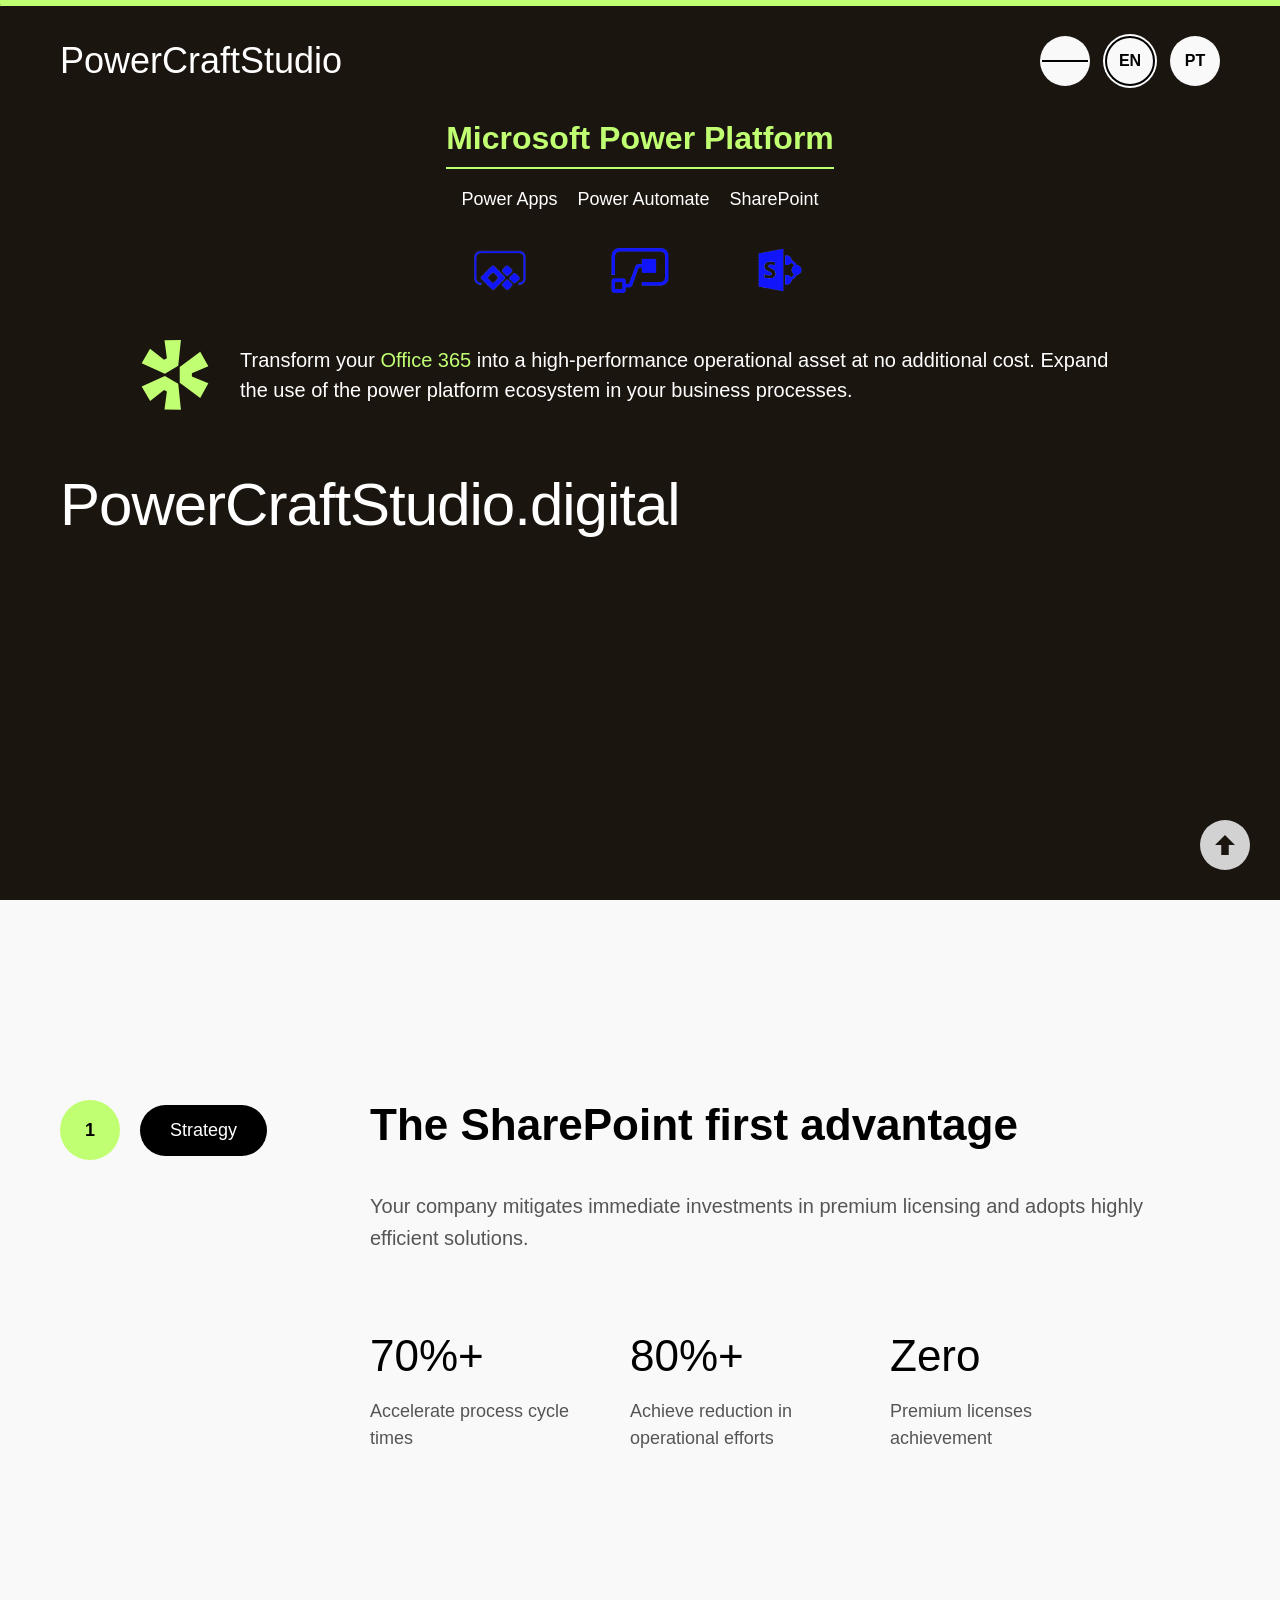
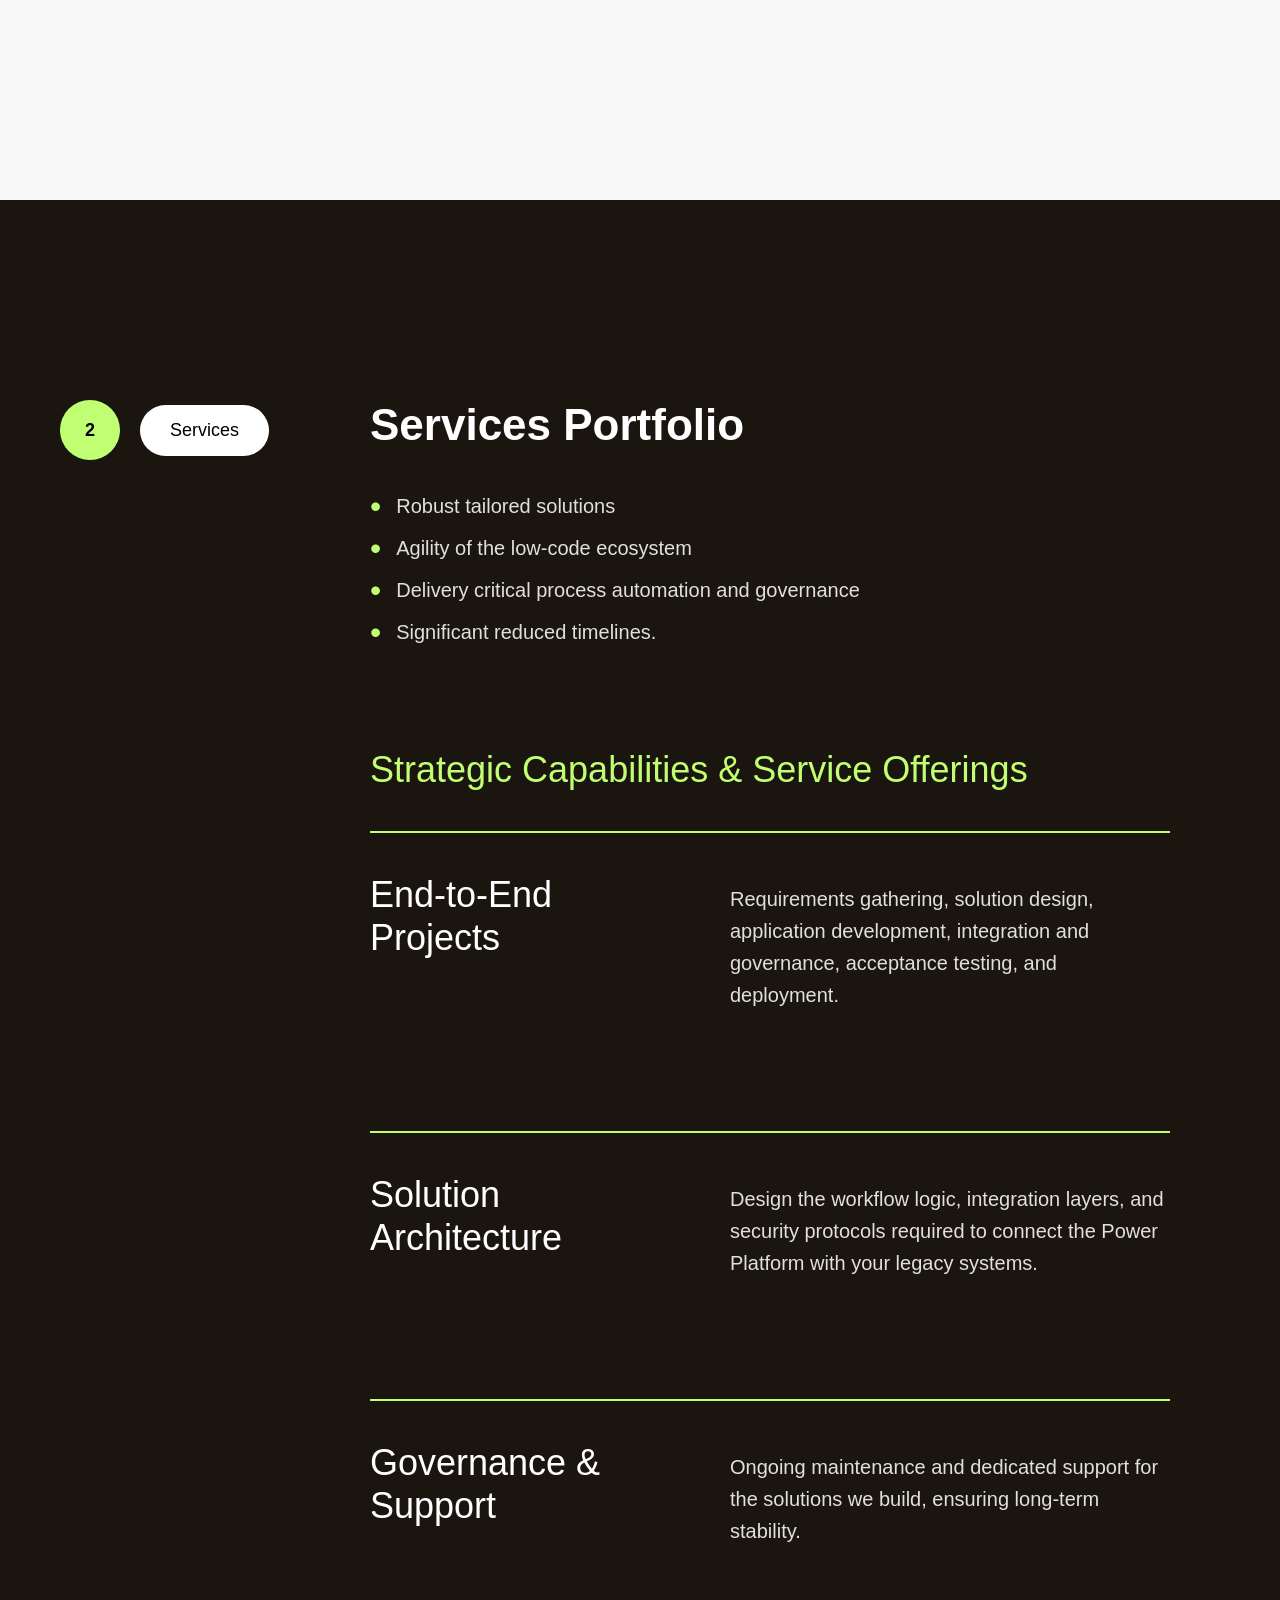
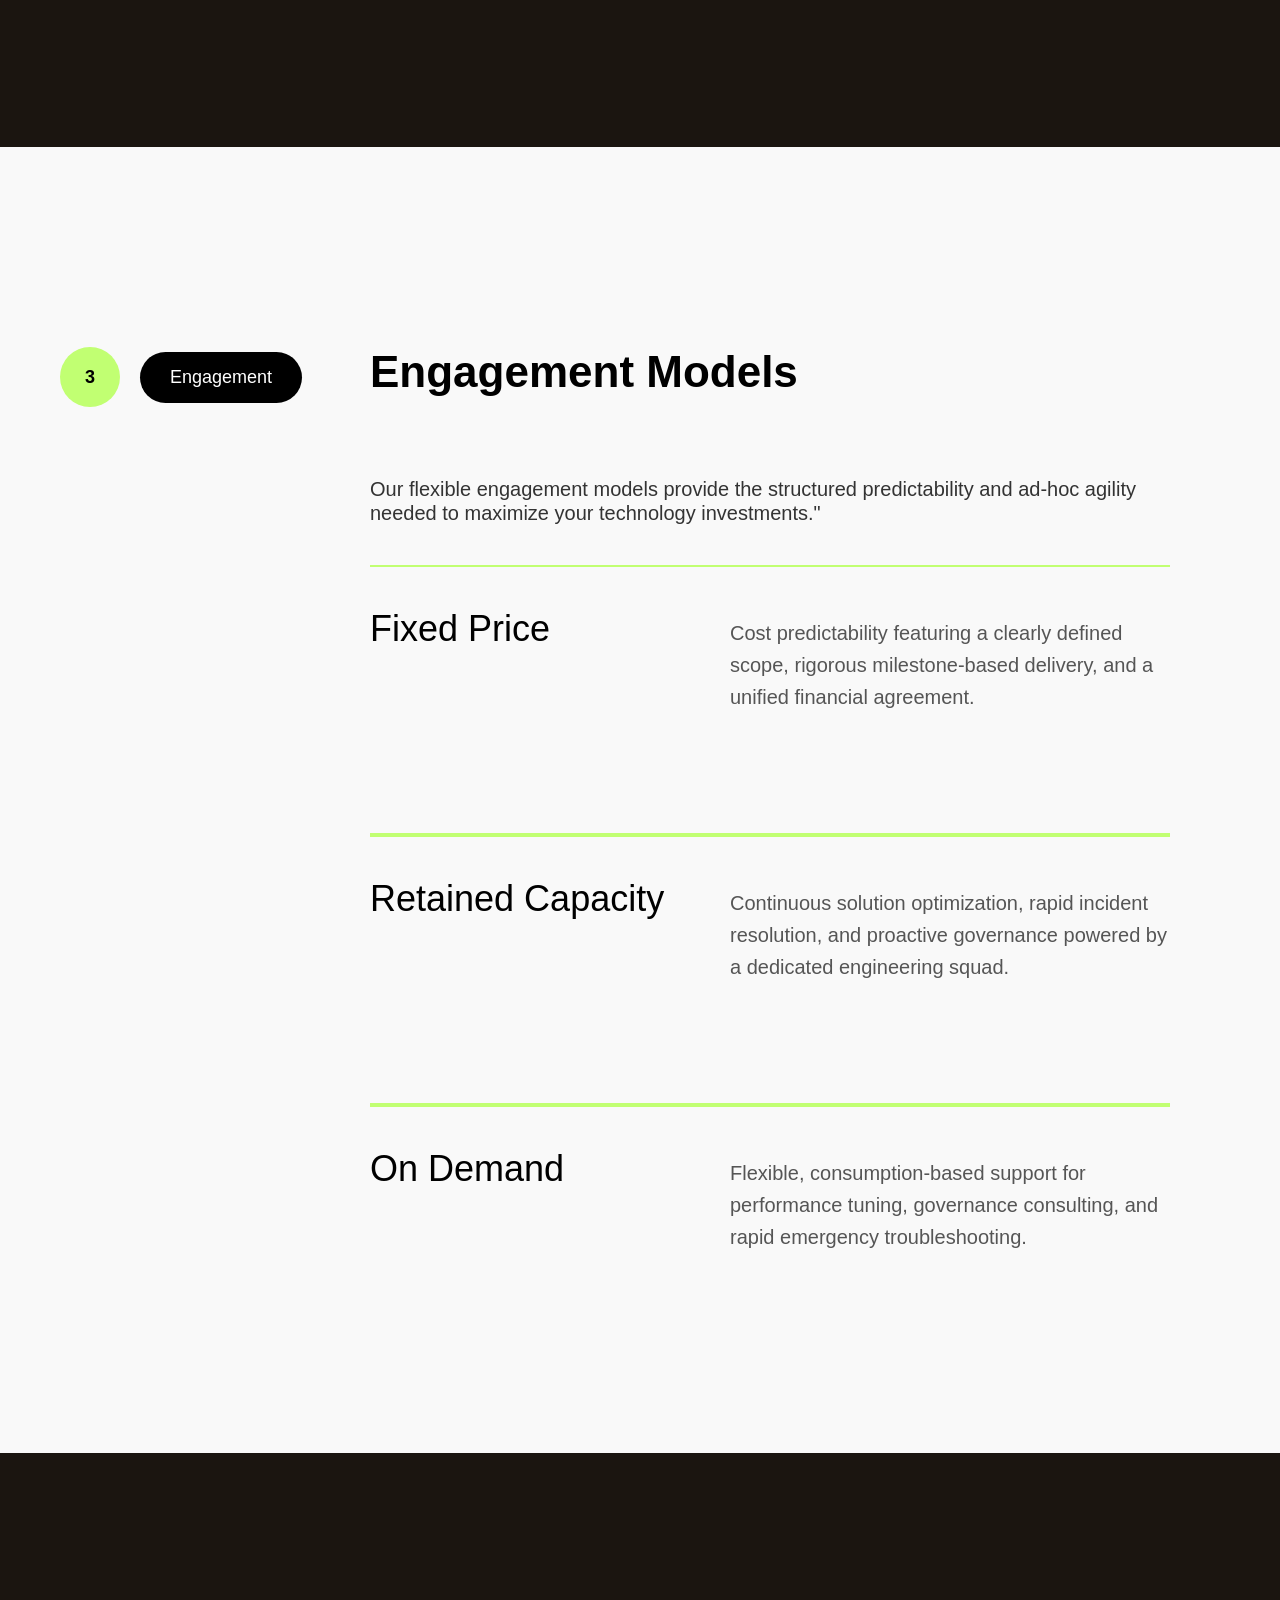
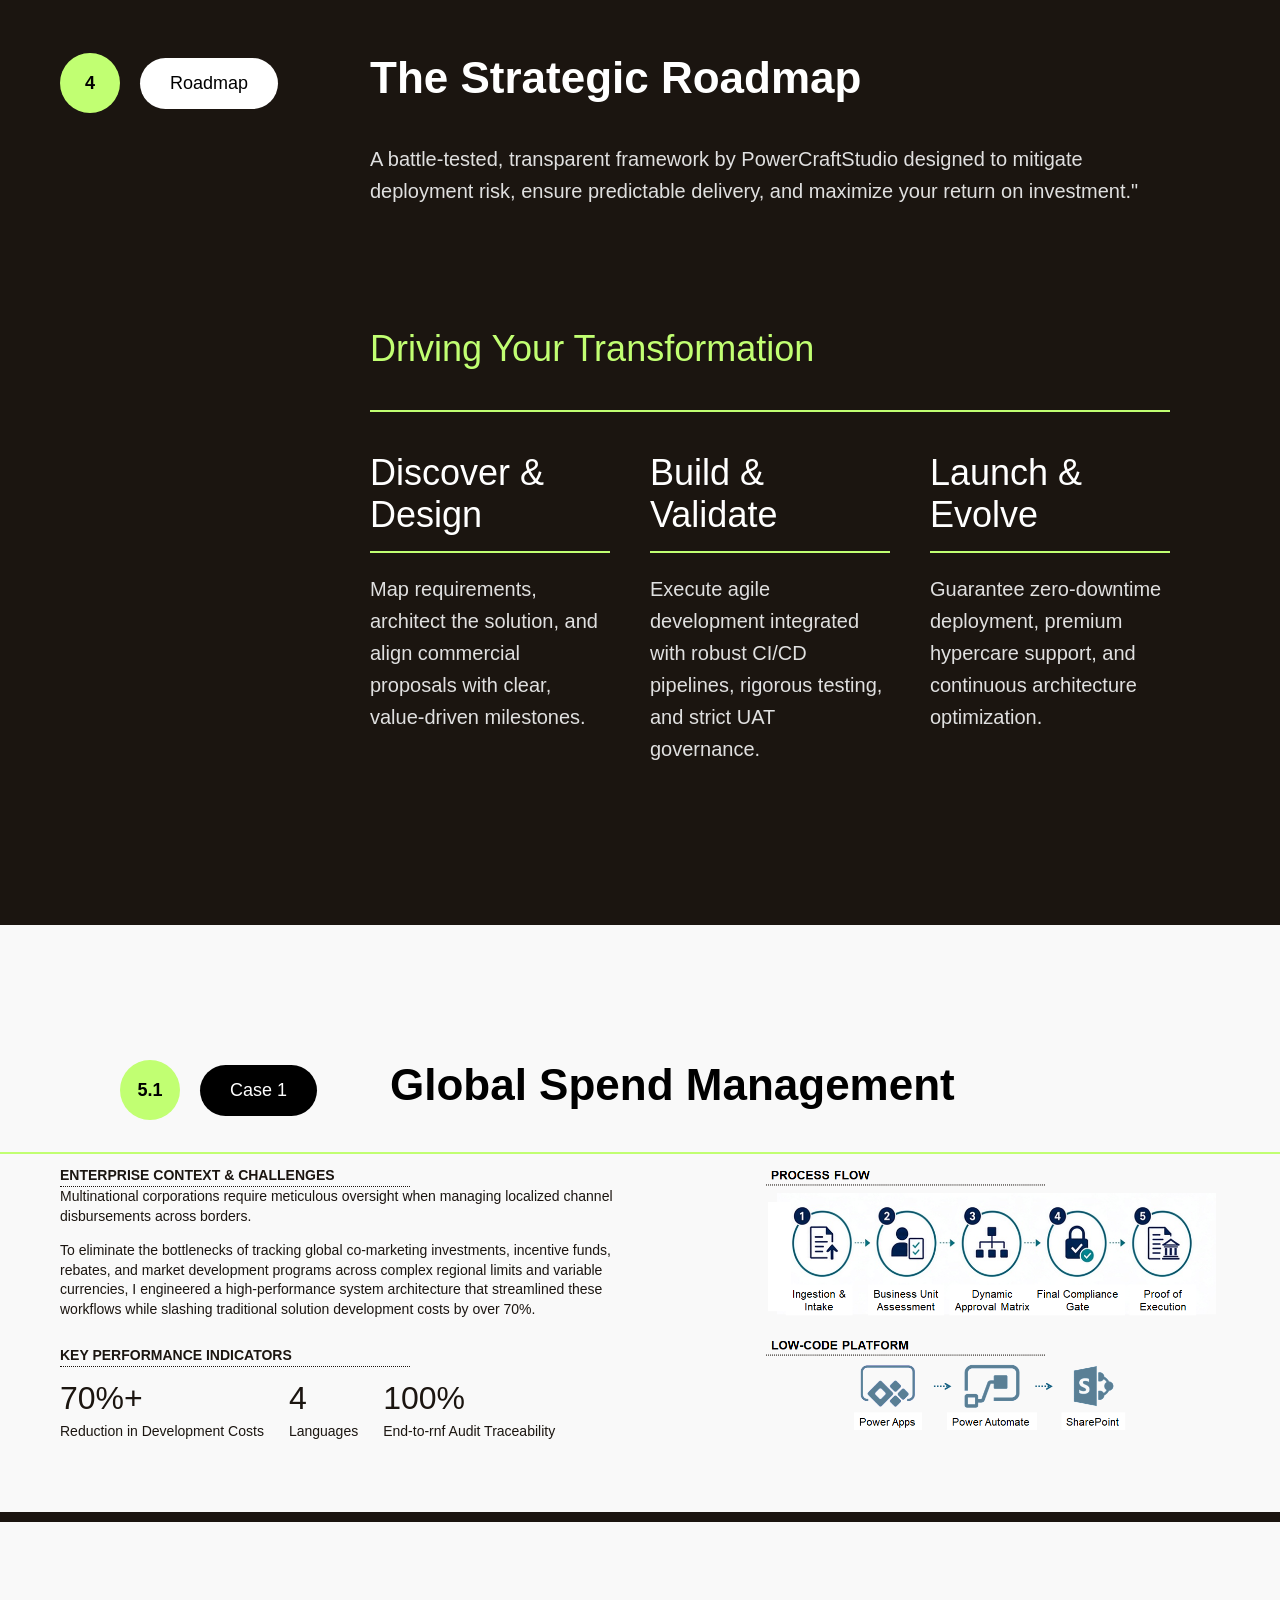
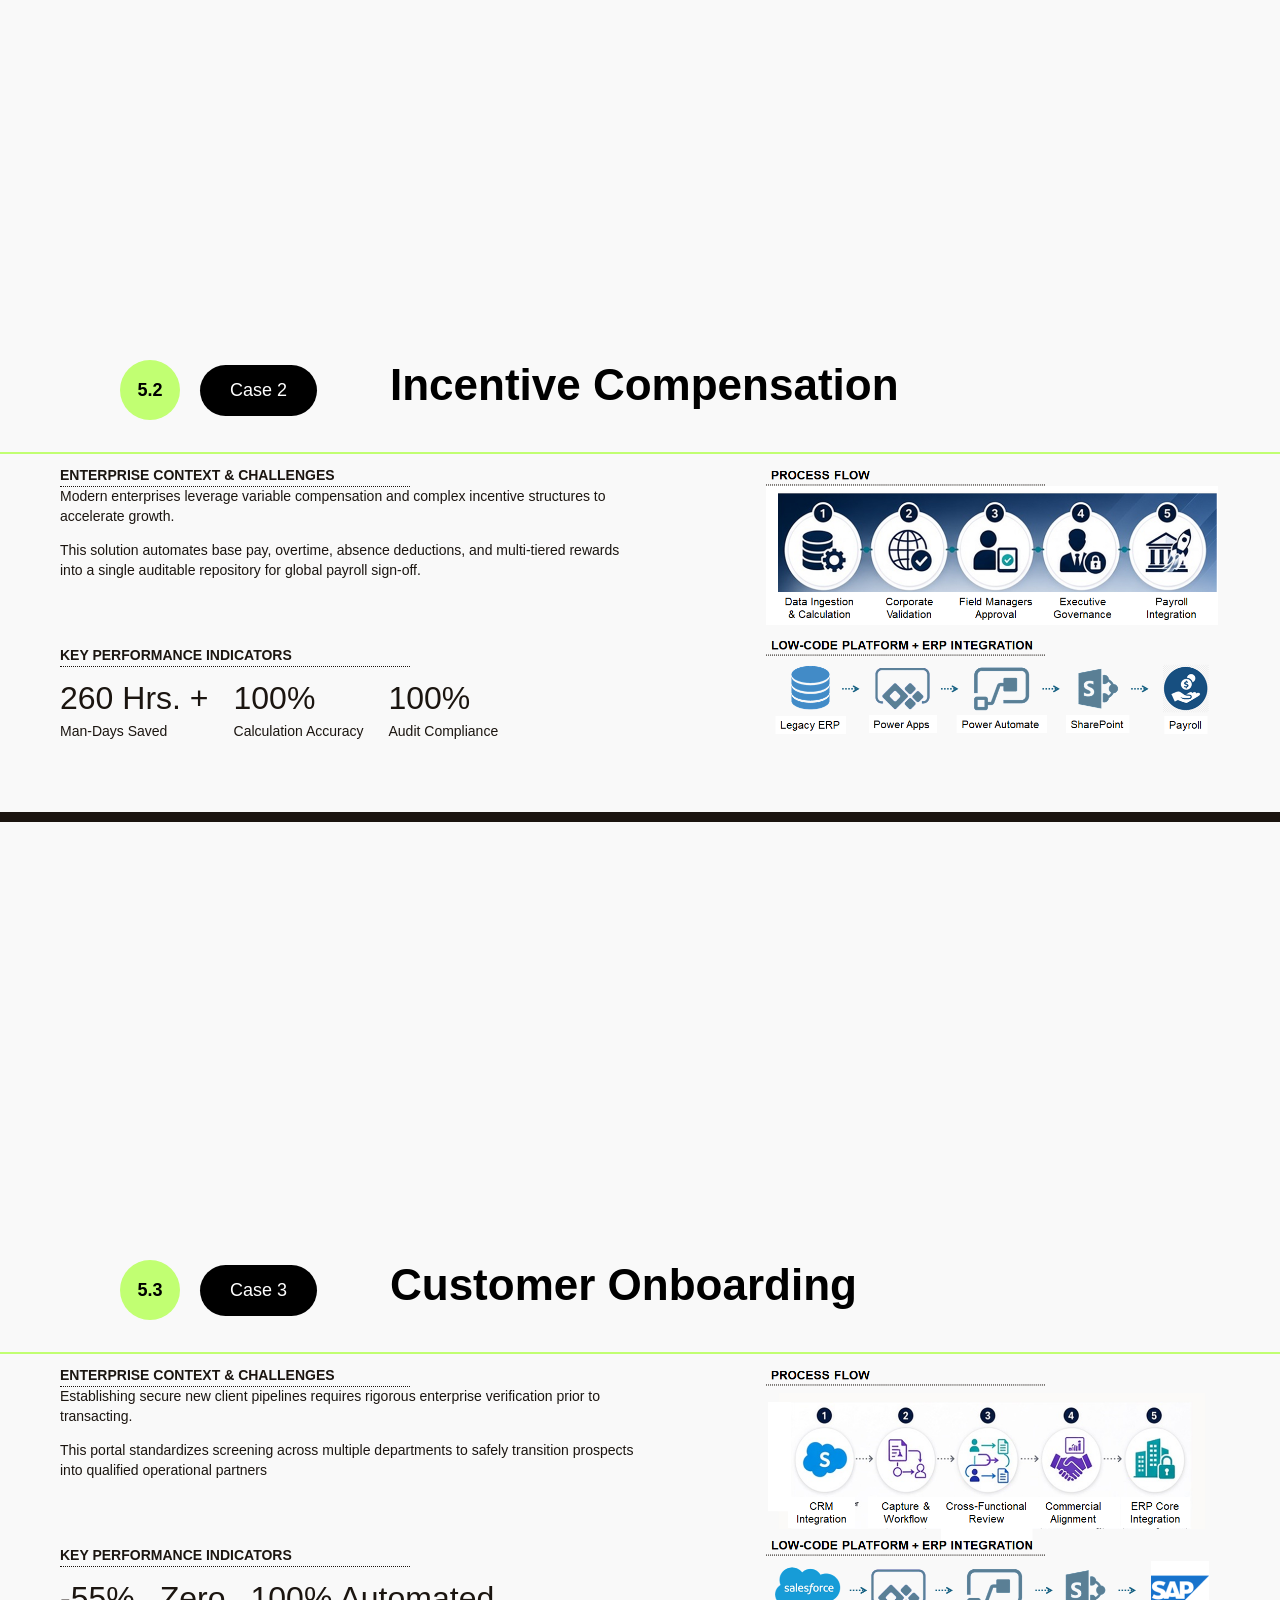
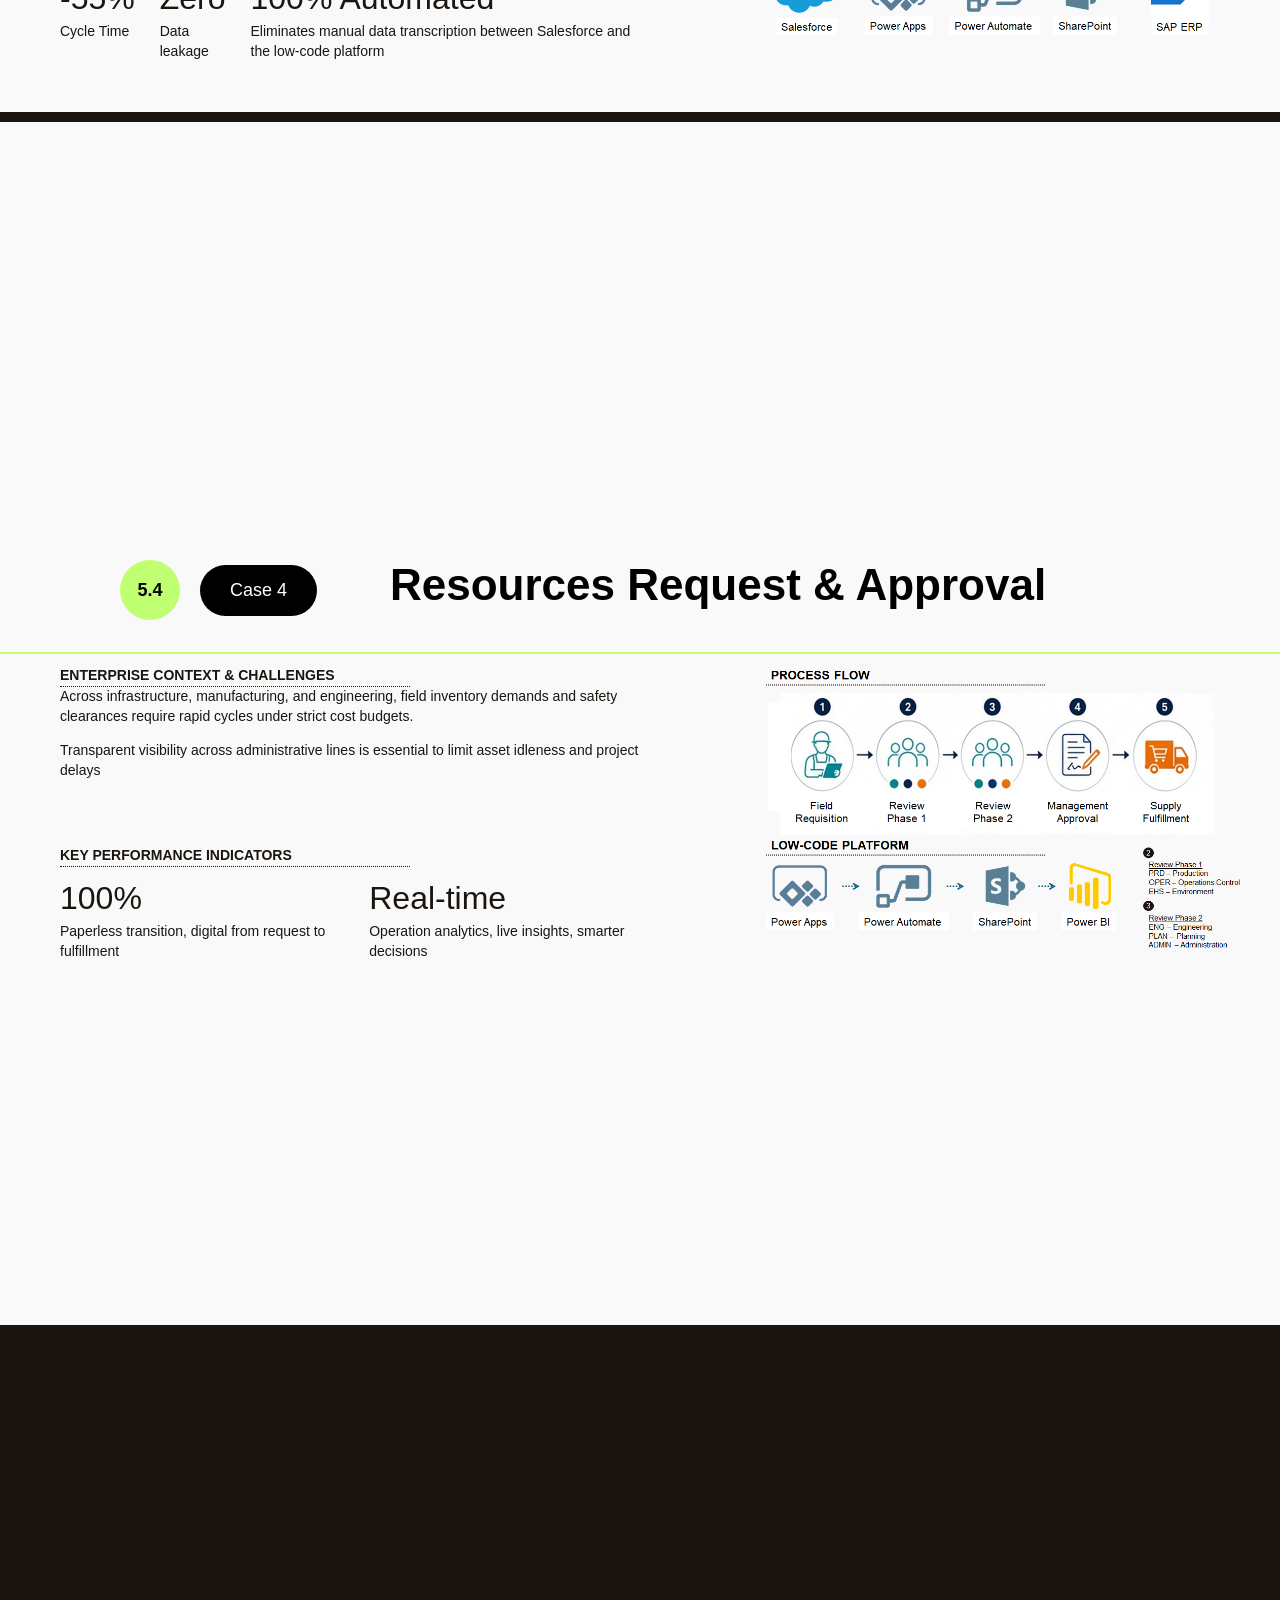
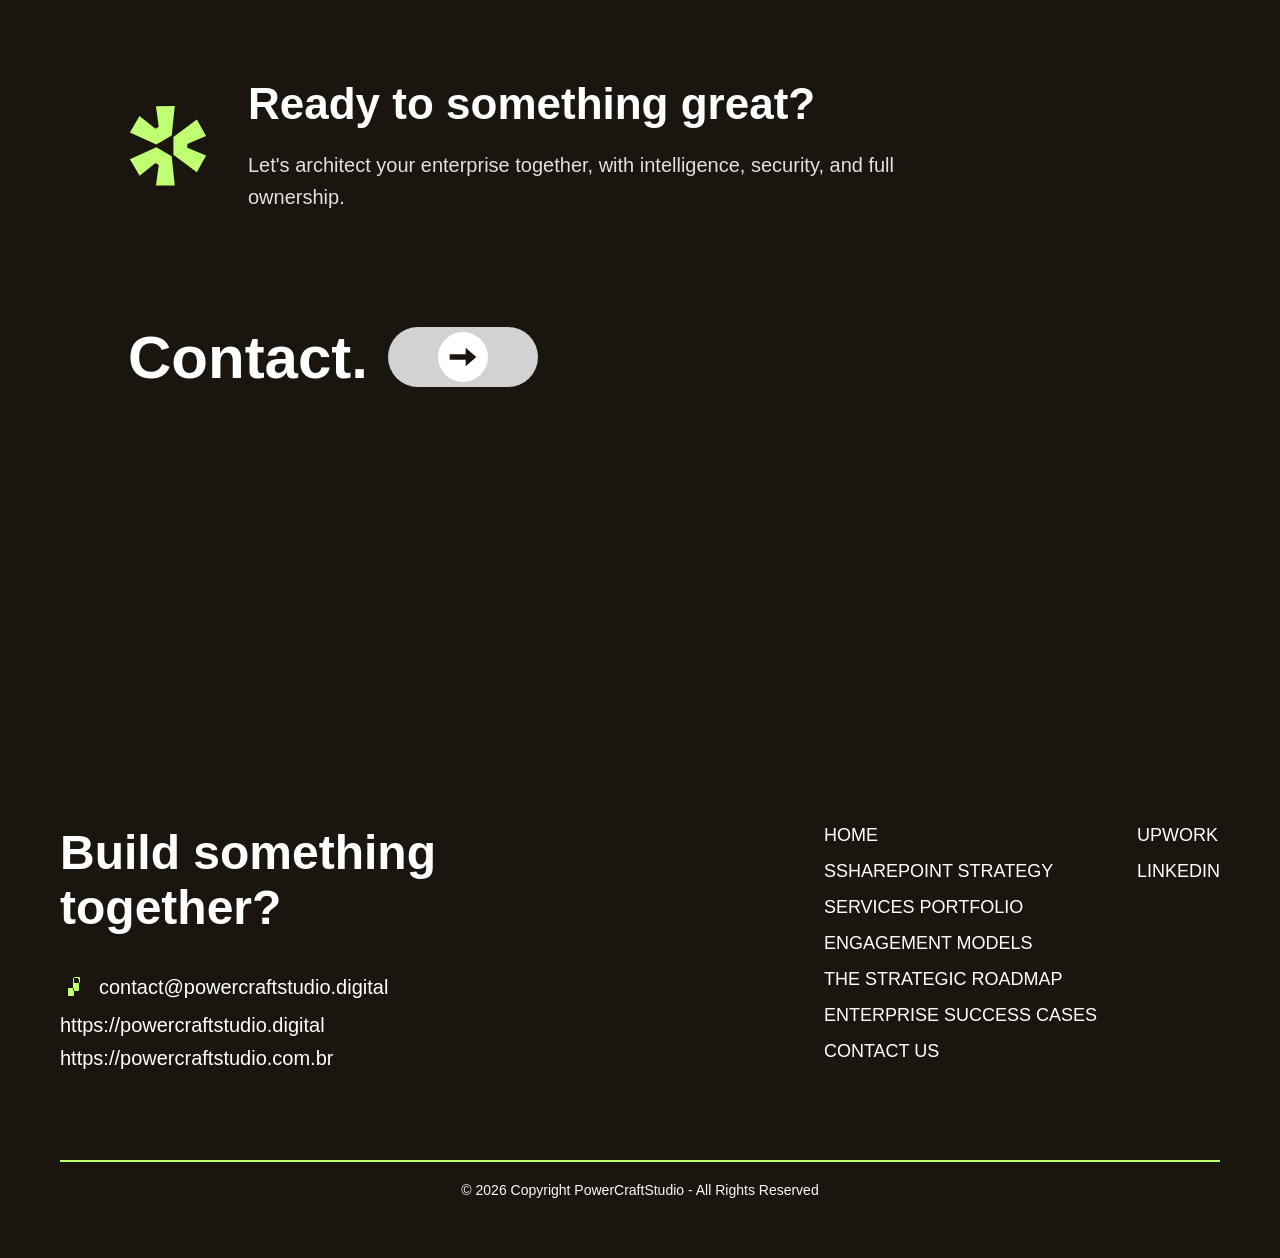
==== commit 98afb9c4: "Add files via upload" ====
--- a/index.html
+++ b/index.html
@@ -743,7 +743,7 @@
                     </div>
                     <div class="global-stat-item">
                         <div class="global-stat-number" data-en="100% Automated" data-pt="100% Automatizado">100% Automated</div>
-                        <div class="global-stat-text" data-en="EEliminates manual data transcription from Salesforce" data-pt="Elimina a transcrição manual de dados do Salesforce">Eliminates manual data transcription from Salesforce</div>
+                        <div class="global-stat-text" data-en="Eliminates manual data transcription between Salesforce and the low-code platform" data-pt="Integração nativa entre Salesforce e a plataforma low-code, eliminando erros de transcrição manual.">Eliminates manual data transcription between Salesforce and the low-code platform</div>
                     </div>
                 </div>
                 </div>
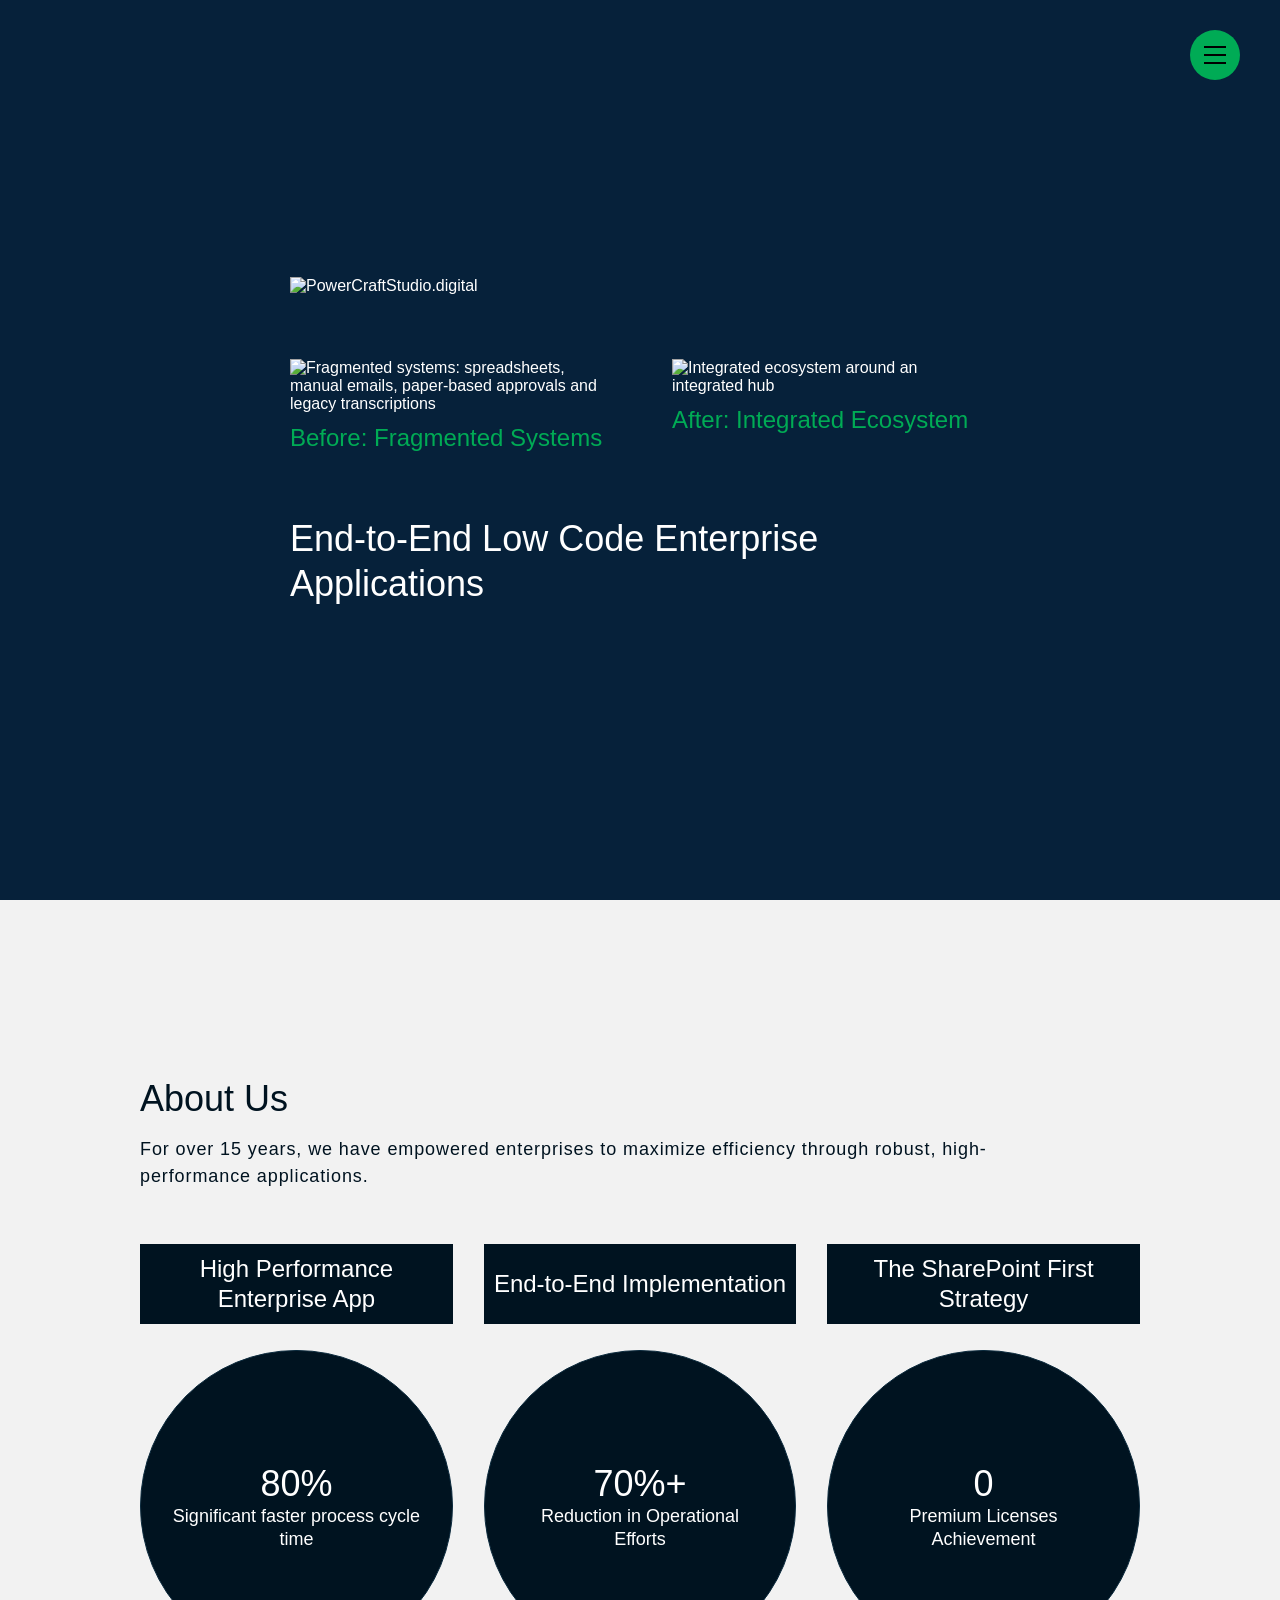
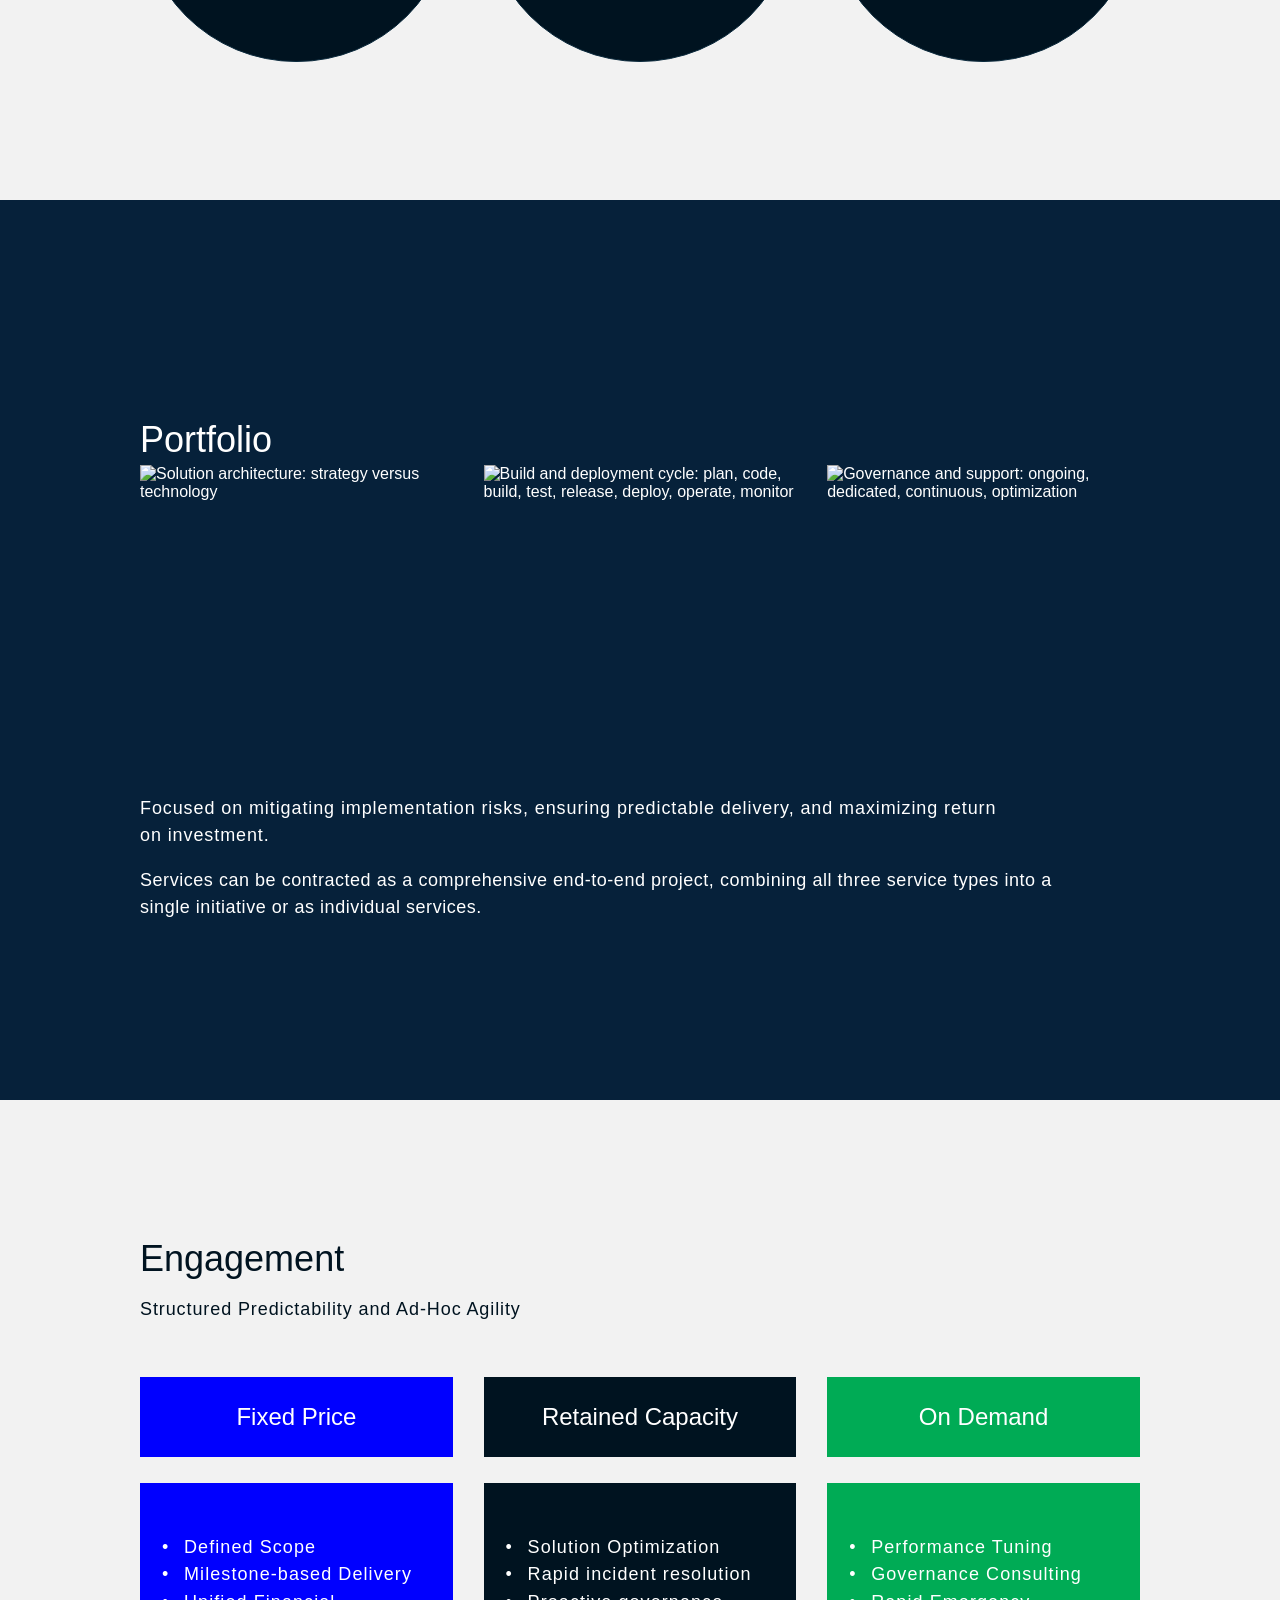
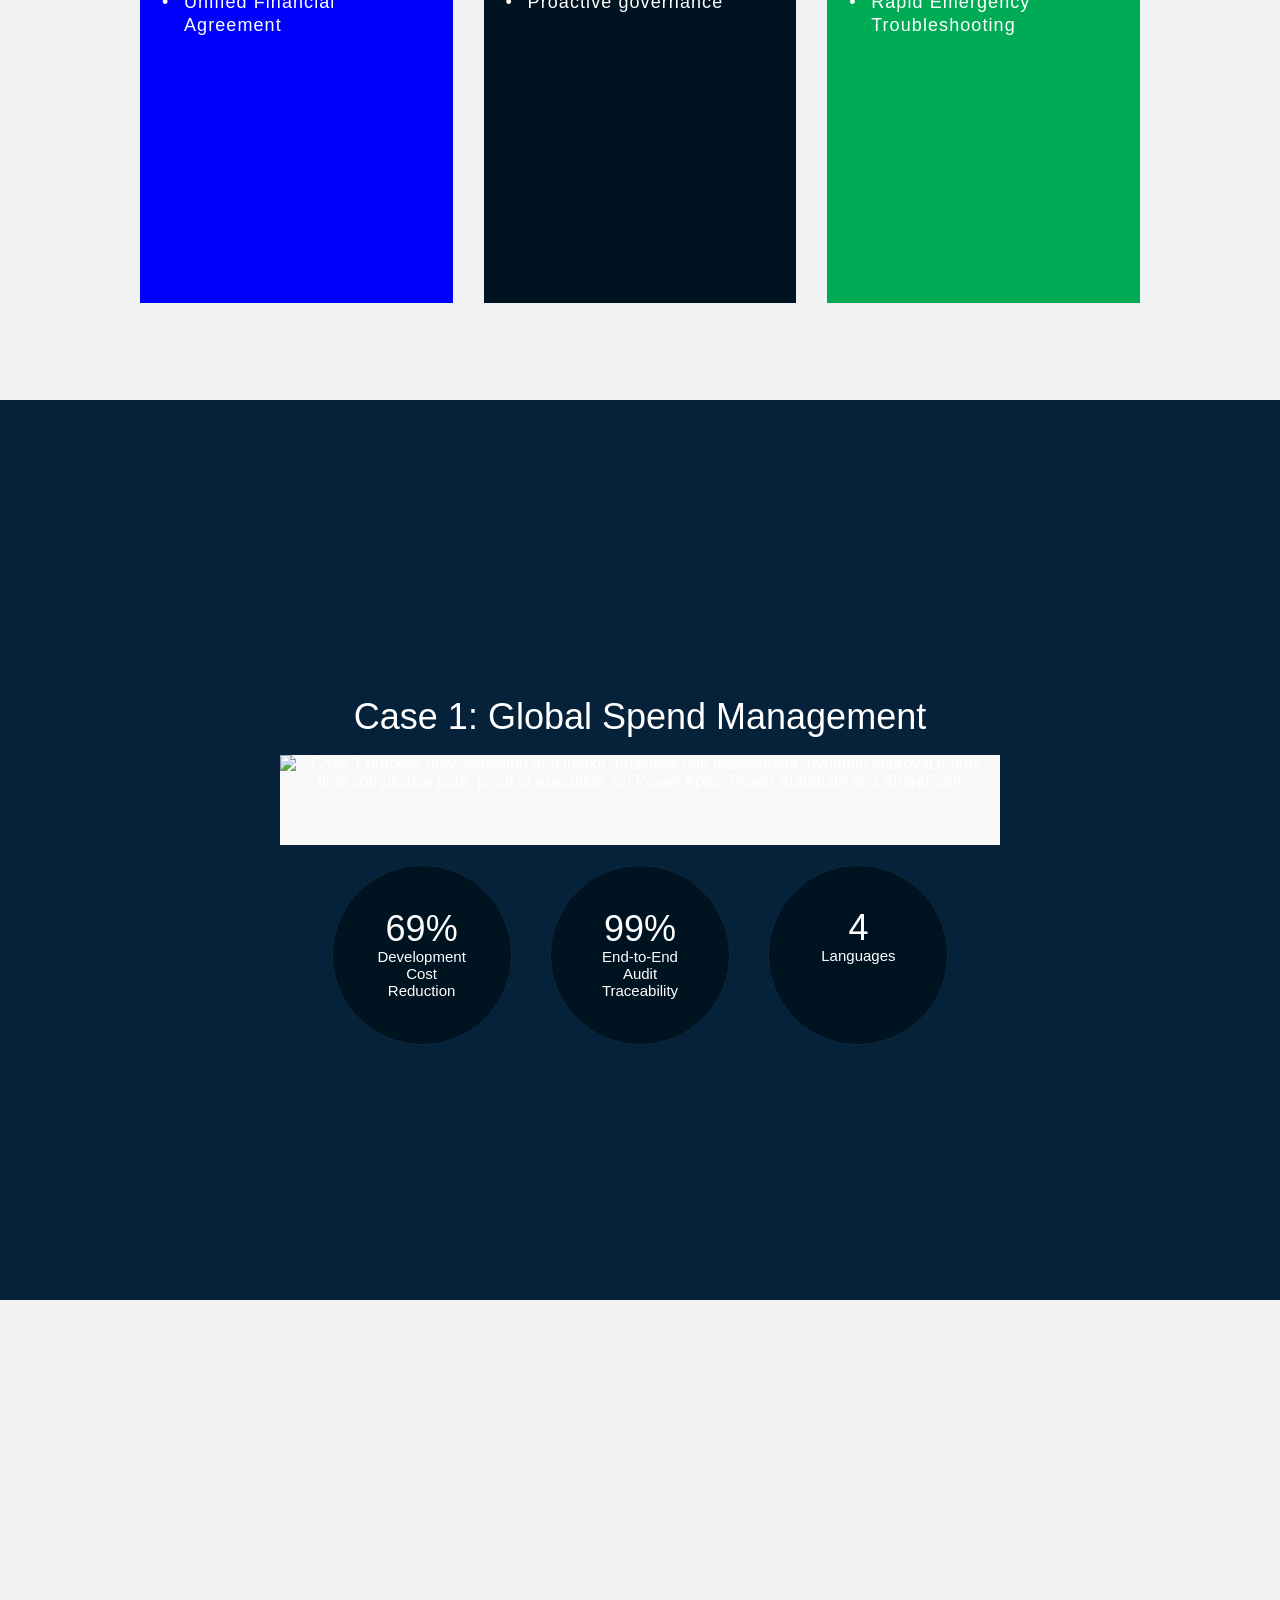
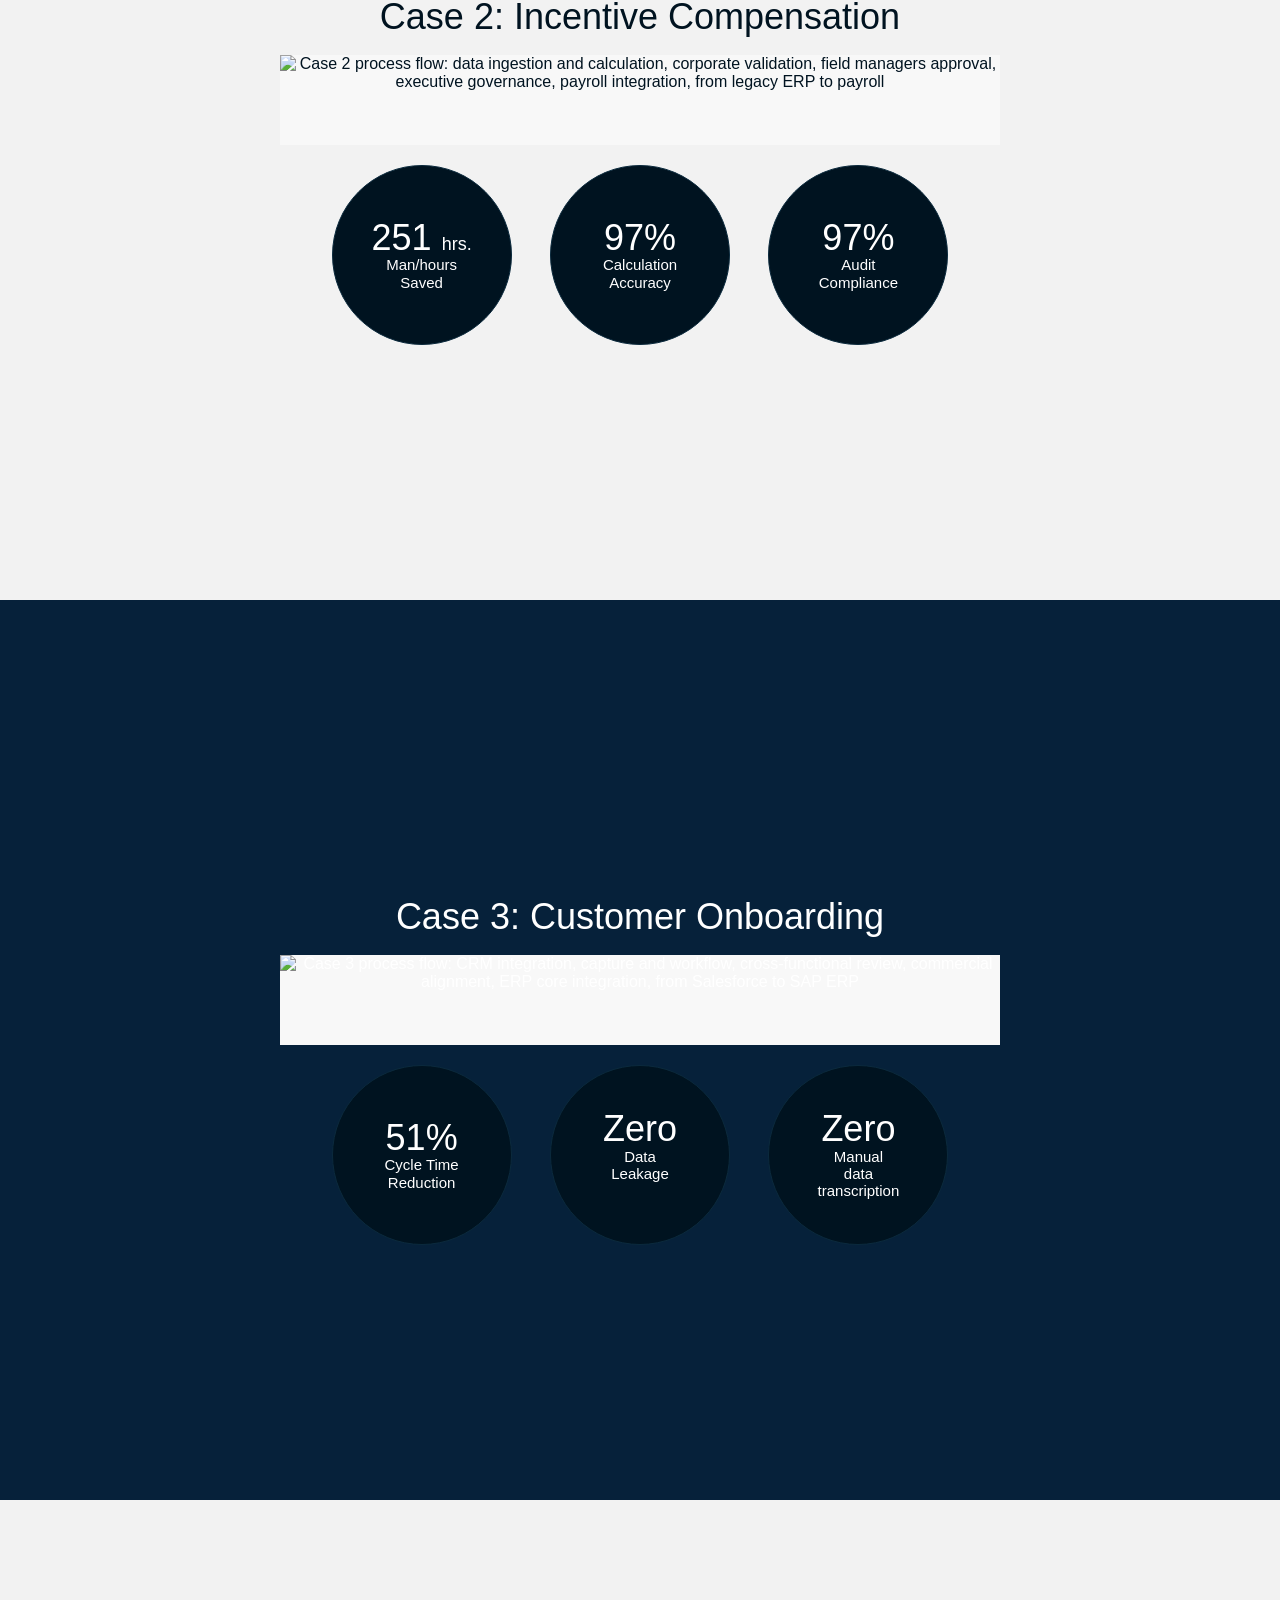
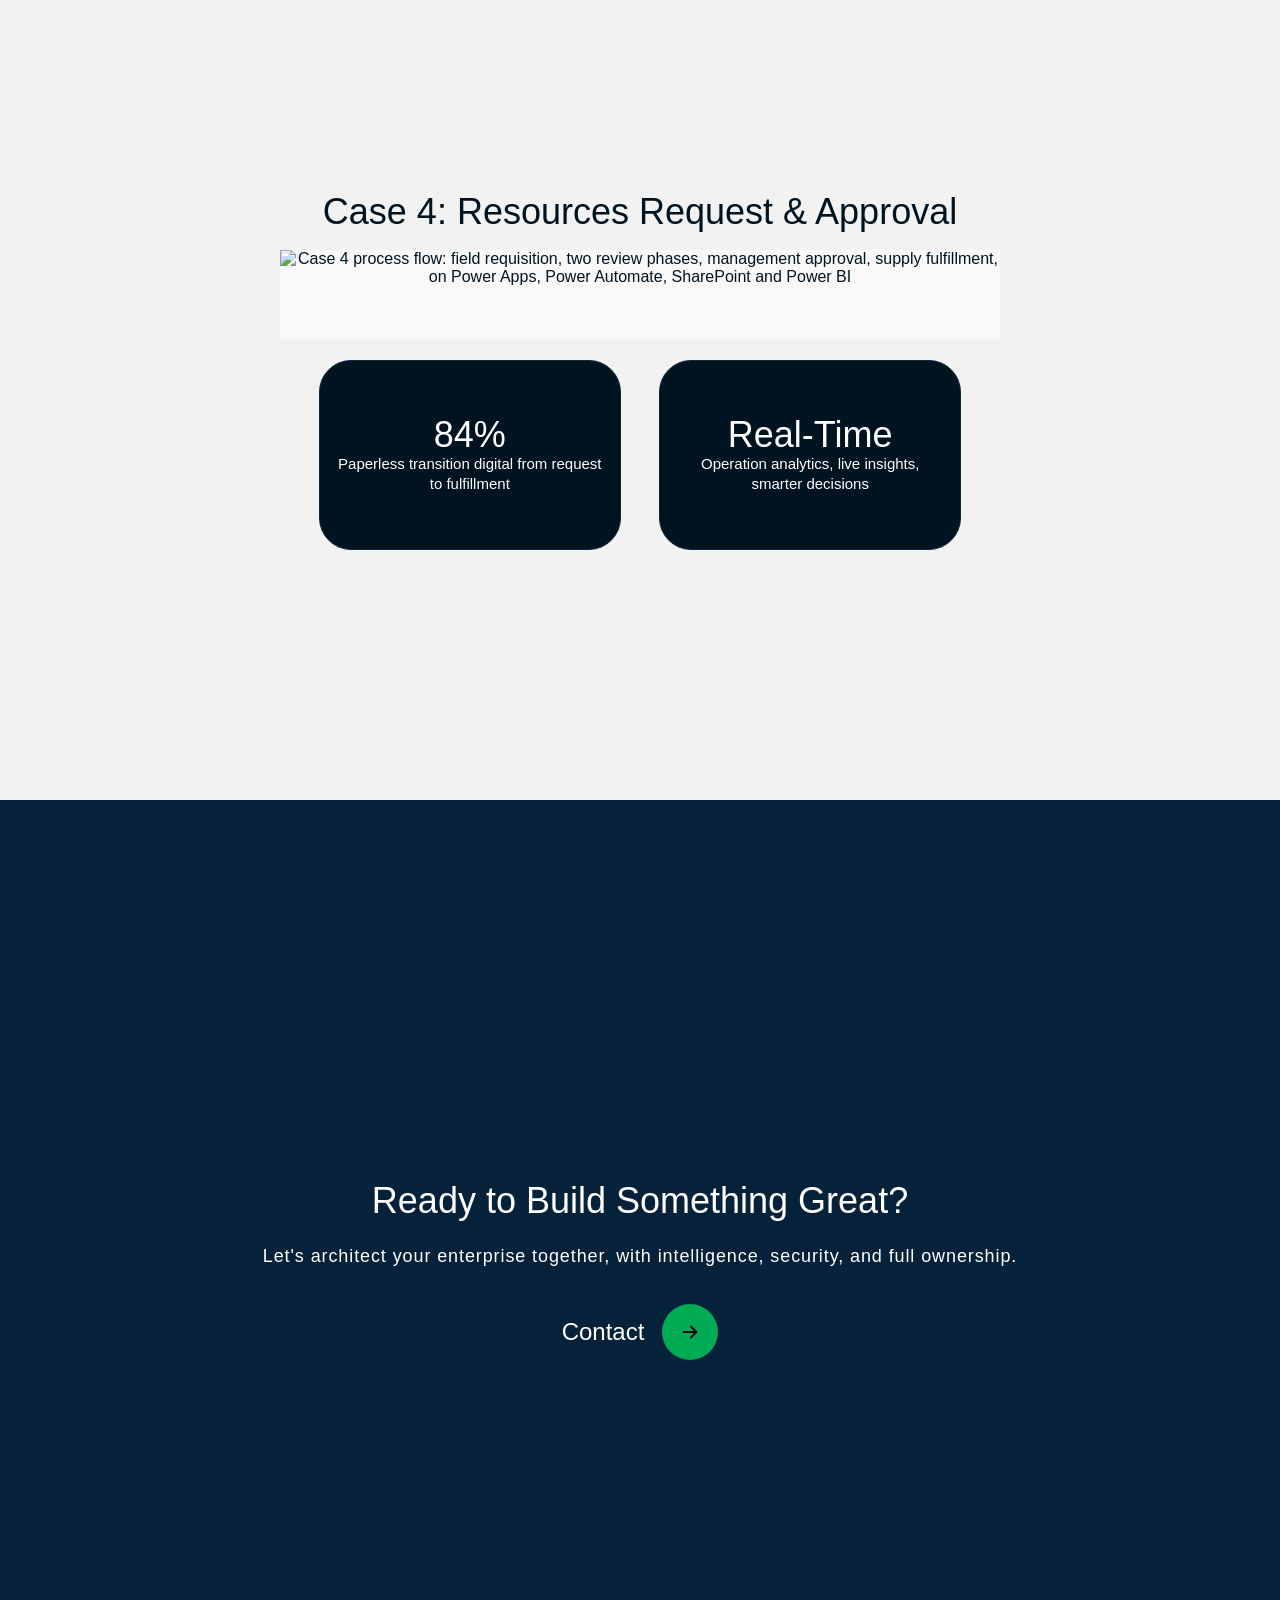
==== commit 4de3252f: "Add files via upload" ====
--- a/index.html
+++ b/index.html
@@ -1,975 +1,376 @@
 <!DOCTYPE html>
-<html lang="pt-br">
+<html lang="en-US">
 <head>
     <meta charset="UTF-8">
     <meta name="viewport" content="width=device-width, initial-scale=1.0">
-    <title>PowerCraftStudio - Site Completo</title>
-    <style>
-        * { margin: 0; padding: 0; box-sizing: border-box; }
-        html { scroll-behavior: smooth; }
-        html, body { overflow-x: hidden; }
-        body { font-family: Arial, sans-serif; background-color: #F9F9F9; color: #333; }
-
-        /* ===== ANIMAÇÃO DA FOLHA (GIRAR E FLUTUAR) ===== */
-        @keyframes floatAndSpin { 0% { transform: translateY(0px) rotate(0deg); } 50% { transform: translateY(-10px) rotate(180deg); } 100% { transform: translateY(0px) rotate(360deg); } }
-        .leaf-section img, .cta-leaf { animation: floatAndSpin 6s ease-in-out infinite; transform-origin: center; }
-
-        /* CABEÇALHO FIXO */
-        .fixed-header { position: fixed; top: 0; left: 0; width: 100%; z-index: 999; display: flex; flex-direction: column; transition: background-color 0.4s ease, color 0.4s ease; }
-        .fixed-header.dark { background-color: #1B1510; }
-        .fixed-header.dark .brand-top { color: #ffffff; }
-        .fixed-header.dark .top-stripe { background-color: #C1FF72} /* #d3f36b; } */
-        .fixed-header.dark .top-stripe-green { background-color: #C1FF72} /* #d3f36b; } */
-        .fixed-header.green { background-color: #C1FF72;  }
-        .fixed-header.green .brand-top { color: #1B1510; }
-        .fixed-header.green .top-stripe { background-color: #C1FF72; }
-        .fixed-header.green .top-stripe-green { background-color:  #C1FF72; }
-        
-        .header-inner { display: flex; justify-content: space-between; align-items: center; padding: 30px 60px; height: 110px; }
-        .brand-top { font-size: 36px; font-weight: 400; transition: color 0.4s ease; }
-
-        /* BOTÕES DE IDIOMA */
-        .lang-buttons { display: flex; gap: 15px; }
-        .btn-lang { 
-            width: 50px; 
-            height: 50px; 
-            border-radius: 50%; 
-            border: 2px solid transparent; 
-            background-color: #F9F9F9; 
-            color: #000; 
-            display: flex; 
-            align-items: center; 
-            justify-content: center; 
-            font-size: 16px; 
-            font-weight: 700; 
-            cursor: pointer; 
-            transition: all 0.3s; 
-        }
-        .btn-lang.active { border-color: #000; box-shadow: 0 0 0 2px #fff; }
-
-        /* ===== BOTÃO HAMBÚRGUER FIXO (PERFEITAMENTE ALINHADO) ===== */
-        .hamburger-btn {
-            position: fixed;
-            top: 36px; /* Ajustado para alinhar verticalmente com o centro dos botões EN/PT */
-            right: 190px;
-            z-index: 1001;
-            width: 50px;
-            height: 50px;
-            border-radius: 50%;
-            background-color: #F9F9F9;
-            border: 2px solid transparent;
-            display: flex;
-            align-items: center;
-            justify-content: center;
-            cursor: pointer;
-            transition: border-color 0.3s;
-        }
-        .hamburger-btn:hover { border-color: transparent; }
-        .hamburger-btn.active { border-color: #000; }
-
-        .hamburger-btn .line {
-            display: block;
-            width: 22px;
-            height: 2px;
-            background-color: #000;
-            margin: 3px 0;
-            transition: all 0.3s;
-        }
-        .hamburger-btn.active .line:nth-child(1) { transform: rotate(45deg) translate(5px, 5px); }
-        .hamburger-btn.active .line:nth-child(2) { opacity: 0; }
-        .hamburger-btn.active .line:nth-child(3) { transform: rotate(-45deg) translate(5px, -5px); }
-
-        /* ===== MENU (Dropdown) ===== */
-        .mobile-menu {
-            position: fixed;
-            top: 0;
-            right: -100%;
-            width: 80%;
-            max-width: 450px;
-            height: 100vh;
-            background-color: #1B1510;
-            z-index: 1000;
-            padding-top: 120px;
-            padding-left: 40px;
-            transition: right 0.4s ease;
-            display: flex;
-            flex-direction: column;
-            gap: 20px;
-            box-shadow: -5px 0 15px rgba(0,0,0,0.3);
-        }
-        .mobile-menu.active { right: 0; }
-        .mobile-menu a {
-            color: #ffffff;
-            text-decoration: none;
-            font-size: 18px;
-            font-weight: 400;
-            transition: color 0.3s, padding-left 0.3s;
-        }
-        .mobile-menu a:hover { color: #C1FF72; padding-left: 10px; }
-
-        /* ===== AJUSTES NO MENU PARA MOBILE ===== */
-        @media (max-width: 768px) {
-            .hamburger-btn {
-                top: 15px;
-                right: 15px;
-            }
-            .mobile-menu {
-                width: 80%;
-                max-width: 350px;
-                padding-top: 100px;
-                padding-left: 30px;
-            }
-            .mobile-menu a { font-size: 20px; }
-        }
-
-        /* PÁGINAS */
-        .page { min-height: 100vh; position: relative; width: 100%; }
-        .page1, .page3, .page5, .page10, .page12 { padding-top: 120px; }
-        .page2, .page4, .page6, .page7, .page8, .page9 { padding-top: 120px; }
-
-        /* Página 1 */
-        .page1 { background-color: #1B1510; }
-        .page1-main { text-align: center; margin-bottom: 40px; }
-        .platform-title { font-size: 32px; color: #C1FF72; display: inline-block; border-bottom: 2px solid #C1FF72; padding-bottom: 10px; margin-bottom: 20px; }
-        .subtitle { font-size: 18px; margin-bottom: 30px; display: flex; justify-content: center; flex-wrap: wrap; gap: 20px; color: #ffffff; }
-        .icons-row { display: flex; justify-content: center; align-items: flex-start; gap: 80px; }
-        .icons-row img { width: 60px; height: 60px; object-fit: contain; }
-        .leaf-section { display: flex; justify-content: center; align-items: center; gap: 30px; margin-bottom: 60px; padding: 0 20px; }
-        .leaf-section img { width: 70px; height: 70px; flex-shrink: 0; }
-        .leaf-text { max-width: 900px; text-align: left; font-size: 20px; line-height: 1.5; color: #ffffff; }
-        .leaf-text span { color: #C1FF72; }
-        .domain { text-align: left; padding: 0 60px 50px 60px; font-size: 60px; font-weight:400; color: #ffffff; letter-spacing: -1px; }
-
-        /* Página 2 */
-        .page2 { background-color: #F9F9F9; }
-        .page2-container { display: flex; padding: 80px 60px; gap: 60px; align-items: flex-start; }
-        .left-col { display: flex; align-items: center; gap: 20px; min-width: 250px; }
-        .number-badge { width: 60px; height: 60px; border-radius: 50%; background-color: #C1FF72; display: flex; align-items: center; justify-content: center; font-size: 18px; font-weight: bold; color: #000; }
-        .section-label { background-color: #000; color: #fff; padding: 15px 30px; border-radius: 40px; font-size: 18px; white-space: nowrap; }
-        .right-col { max-width: 800px; min-width: 0; }
-        .right-col h1 { font-size: 44px; font-weight: 700; color: #000; margin-bottom: 40px; }
-        .right-col p { font-size: 20px; color: #555; line-height: 1.6; margin-bottom: 80px; }
-        .stats-grid { display: flex; gap: 60px; }
-        .stat-item { display: flex; flex-direction: column; }
-        
-        /* SERGIO 72px para 48px, de 150px para 200px */ 
-        .stat-number { font-size: 44px; font-weight: 400; color: #000; line-height: 1; margin-bottom: 20px; }
-        .stat-text { font-size: 18px; color: #555; line-height: 1.5; max-width: 200px; }
-
-        /* Página 3 */
-        .page3 { background-color: #1B1510; color: #ffffff; }
-        .page3-container { display: flex; padding: 80px 60px; gap: 60px; align-items: flex-start; }
-        .page3 .number-badge { background-color: #C1FF72; color: #000; }
-        .page3 .section-label { background-color: #ffffff; color: #000; }
-        .services-title { font-size: 44px; font-weight: 700; color: #ffffff !important; margin-bottom: 40px; }
-        .services-list { list-style: none; margin-bottom: 40px; padding: 0; }
-        .services-list li { font-size: 20px; color: #e0e0e0; margin-bottom: 10px; display: flex; align-items: center; gap: 15px; }
-        .services-list li::before { content: "•"; color: #c1ff72; font-size: 32px; line-height: 1; }
-        .service-block { display: flex; gap: 60px; align-items: flex-start; padding: 40px 0; border-bottom: 2px solid #c1ff72; }
-        .service-block:last-child { border-bottom: none; }
-        .service-block h2 { font-size: 36px; font-weight: 400; min-width: 300px; line-height: 1.2; }
-        .service-block h2.green { color: #c1ff72; }
-        .service-block h2.white { color: #ffffff; }
-        .service-block p { font-size: 20px; color: #e0e0e0; line-height: 1.6; flex: 1; margin-top: 10px; }
-
-        /* Página 4 */
-        .page4 { background-color: #F9F9F9; }
-        .page4-container { display: flex; padding: 80px 60px; gap: 60px; align-items: flex-start; }
-        .page4 .section-label { background-color: #000; color: #fff; }
-        .engagement-block { display: flex; gap: 60px; align-items: flex-start; padding: 40px 0; border-bottom: 4px solid #C1FF72; }
-        .engagement-block:last-child { border-bottom: none; }
-        .engagement-block h2 { font-size: 36px; font-weight: 400; min-width: 300px; line-height: 1.2; color: #000; }
-        .engagement-block p { font-size: 20px; color: #555; line-height: 1.6; flex: 1; margin-top: 10px; }
-
-        /* Página 5 */
-        .page5 { background-color: #1B1510; color: #ffffff; }
-        .page5-container { display: flex; padding: 80px 60px; gap: 60px; align-items: flex-start; }
-        .page5 .number-badge { background-color: #C1FF72; color: #000; }
-        .page5 .section-label { background-color: #ffffff; color: #000; }
-        .page5-title { font-size: 44px; font-weight: 700; color: #ffffff !important; margin-bottom: 40px; }
-        
-        .page5-subtitle { font-size: 20px; color: #e0e0e0 !important; line-height: 1.6; margin-bottom: 80px; max-width: 900px; }
-        .roadmap-grid { display: grid; grid-template-columns: repeat(3, 1fr); gap: 40px; }
-        .roadmap-col { display: flex; flex-direction: column; min-width: 0; }
-        .roadmap-col h2 { font-size: 36px; font-weight: 400; color: #ffffff !important; margin-bottom: 15px; min-height: 70px; }
-        .roadmap-line { height: 2px; background-color: #c1ff72; margin-bottom: 20px; width: 100%; }
-        .roadmap-col p { font-size: 20px; color: #e0e0e0 !important; line-height: 1.6; }
-
-        /* Páginas 6-9 */
-        .page6 {background-color: #f9f9f9; /* #C1FF72; */ margin-top: 0px;} 
-        .page6-container { display: flex; padding: 15px 60px 2px 60px; gap: 20px; align-items: flex-start; margin-left: 60px; } 
-        .page6-content {display: flex; width: 100%;} 
-        .page6-sidebar { width: 45%; padding: 0 0 20px; display: flex;  flex-direction: column;  align-items: flex-start;  min-width: 0;} 
-        .tech-staks-title {font-size: 20px; font-weight: 600;  color: #000; border-bottom: 3px solid #1B1510; padding-bottom: 6px; margin-bottom: 15px;  background-color: #F9F9F9;} 
-        .tech-stacks-img {width: 100%; max-width: 600px; height: auto; margin: 0 auto; } 
-        .page6-card { flex: 1; background-color: #F9F9F9;padding: 12px 60px 0px 60px; min-width: 0; max-height: 360px; box-sizing: border-box; } 
-        .global-title { font-size: 28px; font-weight: 700; color: #1B1510; margin-bottom: 8px; } 
-        .global-text {font-size: 14px; color: #1B1510; line-height: 1.4; margin-bottom: 15px; } 
-        .global-stats { display: flex; gap: 25px; margin-top: 15px; } 
-        .global-stat-item {display: flex; flex-direction: column; } 
-        .global-stat-number {font-size: 32px; font-weight: 400; color: #1B1510; line-height: 1;  margin-bottom: 8px; }      
-        .global-stat-text {font-size: 14px; color: #1B1510; line-height: 1.4;} 
-        .global-stat-kpi {font-size: 14px; text-transform: uppercase; font-weight: 700;color: #1B1510;  line-height: 1.4;  border-bottom: 1px dotted #1B1510; width: 60%;}
-
-        /* Página 10 */
-        .page10 { background-color: #1B1510; color: #ffffff; display: flex; flex-direction: column; }
-        .cta-content { flex: 1; display: flex; flex-direction: column; justify-content: center; padding: 0 10%; gap: 30px; }
-        .cta-group { display: flex; align-items: center; gap: 40px; }
-        .cta-leaf { width: 80px; height: 80px; }
-        .cta-title { font-size: 44px; font-weight: 600; color: #ffffff; margin-bottom: 20px; }
-        .cta-subtitle { font-size: 20px; color: #e0e0e0; line-height: 1.6; max-width: 700px; }
-        .cta-bottom { display: flex; align-items: center; gap: 20px; margin-top: 80px; cursor: pointer; }
-        .cta-contact-text { font-size:60px; font-weight: 700; color: #ffffff; }
-     
-        .cta-btn { 
-  background-color: #D2D2D2; 
-  border: none; 
-  width: 150px; 
-  height: 60px; 
-  border-radius: 40px; 
-  display: flex; 
-  align-items: center; 
-  justify-content: center; 
-  cursor: pointer; 
-  transition: transform 0.3s; 
-}
-
-.cta-btn:hover { 
-  transform: scale(1.1); 
-}
-
-.cta-btn-circle { 
-  background-color: #ffffff; 
-  width: 50px; 
-  height: 50px; 
-  border-radius: 50%; 
-  display: flex; 
-  align-items: center; 
-  justify-content: center; 
-}
-
-.cta-btn-circle svg.block-arrow {
-  width: 32px;       
-  height: 32px;
-  fill: #1B1510;     
-}
-
-        /* Página 12 */
-        .page12 { background-color: #1B1510; color: #ffffff; min-height: auto; padding-bottom: 60px; }
-        .footer-content { display: flex; justify-content: space-between; flex-wrap: wrap; gap: 40px; padding: 80px 60px 40px 60px; }
-        .footer-left { max-width: 500px; }
-        .footer-title { font-size: 48px; font-weight: 700; margin-bottom: 40px; }
-        .footer-contact { font-size: 20px; margin-bottom: 15px; display: flex; align-items: center; gap: 15px; }
-        .footer-contact svg { width: 24px; height: 24px; fill: #C1FF72; }
-        .footer-url { font-size: 20px; font-weight: 400; margin-bottom: 10px; color: #ffffff; }
-        .footer-nav { display: flex; gap: 40px; }
-        .footer-links { display: flex; flex-direction: column; gap: 15px; }
-        .footer-links a { color: #ffffff; text-decoration: none; font-size: 18px; transition: color 0.3s; }
-        .footer-links a:hover { color: #C1FF72; }
-        .footer-bottom { border-top: 2px solid #C1FF72/* #333 */; margin: 40px 60px 0; padding-top: 20px; text-align: center; font-size: 14px; color: #F9F9F9; }
-        .back-to-top { position: fixed; bottom: 30px; right: 30px; width: 50px; height: 50px; border-radius: 50%; background-color: #D2D2D2; display: flex; align-items: center; justify-content: center; cursor: pointer; transition: transform 0.3s; z-index: 10; }
-        .back-to-top:hover { transform: scale(1.1); }
-        .back-to-top svg { width: 30px; height: 30px; fill: #1B1510; }
-
-        /* MODAL */
-        .modal-overlay { position: fixed; top: 0; left: 0; width: 100%; height: 100%; background: rgba(0,0,0,0.8); display: none; align-items: center; justify-content: center; z-index: 9999; }
-        .modal-overlay.active { display: flex; }
-        .modal-content { background-color: #F9F9F9; width: 90%; max-width: 1100px; padding: 30px; border-radius: 8px; position: relative; max-height: 95vh; display: flex; flex-direction: column; }
-        .modal-close { position: absolute; top: 15px; right: 15px; font-size: 24px; font-weight: bold; cursor: pointer; color: #333; z-index: 10; }
-        .modal-container { display: flex; gap: 40px; align-items: flex-start; flex: 1; overflow: hidden; }
-        .modal-left { flex: 0 0 30%; max-width: 300px; }
-        .modal-left .number-badge { width: 60px; height: 60px; border-radius: 50%; background-color: #C1FF72; display: flex; align-items: center; justify-content: center; font-size: 24px; font-weight: bold; color: #000; }
-        .modal-left .section-label { background-color: #000; color: #fff; padding: 15px 30px; border-radius: 40px; font-size: 18px; white-space: nowrap; }
-        .modal-left-text { margin-top: 20px; font-size: 18px; color: #555; line-height: 1.5; }
-        .modal-right { flex: 1; min-width: 0; }
-        .modal-right h1 { font-size: 40px; font-weight: 700; color: #000; margin-bottom: 20px; }
-        .form-group { margin-bottom: 15px; }
-        .form-group label { display: block; font-size: 16px; color: #555; margin-bottom: 5px; }
-        .form-group input, .form-group textarea { width: 100%; font-family: Arial, sans-serif; font-size: 20px; color: #333; background: transparent; border: none; border-bottom: 2px solid #aaa; padding: 8px 0; outline: none; transition: border-color 0.3s; }
-        .form-group input:focus, .form-group textarea:focus { border-bottom-color: #C1FF72; }
-        .form-group textarea { resize: none; height: 80px; }
-        .submit-btn { background-color: #D2D2D2; color: #000; width: 100%; border: none; padding: 15px; font-size: 22px; font-weight: 400; border-radius: 40px; cursor: pointer; transition: transform 0.3s; margin-top: 15px; }
-        .submit-btn:hover { background-color: #c1ff72; transform: scale(1.02); }
-
-        /* RESPONSIVIDADE MOBILE */
-        @media (max-width: 768px) {
-            .header-inner { flex-direction: column; align-items: flex-start; gap: 15px; height: auto; padding: 15px 20px; }
-            .brand-top { font-size: 24px; }
-            .lang-buttons { gap: 10px; }
-            .btn-lang { width: 40px; height: 40px; font-size: 14px; border: 2px solid transparent; }
-            .btn-lang.active { border-color: #000; box-shadow: 0 0 0 2px #fff; }
-
-            .page { padding-top: 160px !important; }
-            
-            .platform-title { font-size: 20px; }
-            .subtitle { font-size: 16px; gap: 8px; }
-            .icons-row { gap: 15px; }
-            .icons-row img { width: 35px; height: 35px; }
-            .leaf-section { gap: 10px; margin-bottom: 30px; }
-            .leaf-section img { width: 40px; height: 40px; }
-            .leaf-text { font-size: 14px; }
-            .domain { font-size: 28px; padding-left: 20px; padding-right: 20px; padding-bottom: 30px; }
-            
-            .page2-container, .page3-container, .page4-container, .page5-container { flex-direction: column; padding: 40px 20px; gap: 30px; width: 100%; }
-            .left-col { width: 100%; min-width: 0; gap: 10px; }
-            .number-badge { width: 45px; height: 45px; font-size: 18px; }
-            .section-label { padding: 10px 20px; font-size: 14px; }
-            
-            .right-col { width: 100%; max-width: 100%; }
-            .right-col h1, .services-title, .page5-title { font-size: 26px; margin-bottom: 20px; }
-            .right-col p, .page5-subtitle, .services-list li { font-size: 16px; }
-            .right-col p { margin-bottom: 60px; }
-            
-            .stat-number { font-size: 48px; margin-bottom: 10px; }
-            .stat-text { font-size: 14px; }
-            .stats-grid { gap: 30px; }
-            
-            .service-block, .engagement-block { flex-direction: column; gap: 15px; padding: 25px 0; width: 100%; }
-            .service-block h2, .engagement-block h2 { font-size: 24px; min-width: 0; }
-            .service-block p, .engagement-block p { font-size: 14px; }
-            
-            .roadmap-grid { grid-template-columns: 1fr; gap: 30px; width: 100%; }
-            .roadmap-col { width: 100%; }
-            .roadmap-col h2 { font-size: 24px; min-height: auto; margin-bottom: 10px; }
-            .page5-subtitle { font-size: 16px; color: #d0d0d0 !important; }
-            .roadmap-col p { font-size: 14px; color: #d0d0d0 !important; }
-
-            /* --- AJUSTES ESPECÍFICOS PARA OS CASES (PÁGINAS 6-9) EM MOBILE --- */
-            .page6-container {
-                flex-direction: column;        /* Empilha os elementos verticalmente */
-                padding: 20px 15px 5px 15px;   /* Reduz o padding lateral e superior */
-                margin-left: 0;                /* Remove a margem esquerda extra */
-                gap: 10px;                     /* Espaçamento menor entre os itens */
-                width: 100%;
-                background-color: #F9F9F9 !important;
-            }
-            .page6-content {
-                flex-direction: column-reverse;  /* Inverte a ordem: primeiro a imagem, depois o card */
-                width: 100%;
-                padding: 0 10px;                 /* Pequeno padding lateral para não encostar nas bordas */
-                gap: 10px;
-            }
-            .page6-sidebar {
-                width: 100%;                     /* Ocupa toda a largura */
-                padding: 0;                      /* Remove padding interno */
-                align-items: center;             /* Centraliza a imagem */
-                border-top: 2px solid #C1FF72;   /* Mantém a borda superior do design original */
-                padding-top: 15px;               /* Espaço entre a borda e a imagem */
-                margin-bottom: 0;                /* Remove margem inferior extra */
-                background-color: #F9F9F9;       /* Fundo para não destoar */
-            }
-            .tech-stacks-img {
-                max-width: 90%;                  /* A imagem ocupa quase toda a largura, mas com uma pequena margem */
-                height: auto;
-                margin: 0 auto;
-                display: block;
-            }
-            .page6-card {
-                width: 100%;                     /* Ocupa toda a largura */
-                padding: 20px 15px;              /* Padding mais confortável para mobile */
-                max-height: none;                /* Remove a altura máxima fixa para o conteúdo se ajustar */
-                background-color: #F9F9F9;       /* Fundo consistente */
-                border-top: 2px solid #C1FF72;   /* Borda superior para separar do conteúdo acima (se houver) */
-                margin-top: 5px;                 /* Pequeno espaçamento */
-                box-sizing: border-box;
-            }
-            /* Ajustes internos do card para mobile */
-            .page6-card .global-stat-kpi {
-                font-size: 13px;
-                width: 100%;                     /* Ocupa toda a largura disponível */
-                margin-bottom: 10px;
-            }
-            .page6-card .global-text {
-                font-size: 14px;
-                line-height: 1.5;
-                margin-bottom: 12px;
-            }
-            .page6-card .global-stats {
-                flex-direction: column;           /* Empilha os KPIs verticalmente em mobile */
-                gap: 15px;
-                margin-top: 10px;
-                width: 100%;
-            }
-            .page6-card .global-stat-item {
-                width: 100%;
-                border-bottom: 1px solid #e0e0e0; /* Linha sutil para separar os itens */
-                padding-bottom: 10px;
-            }
-            .page6-card .global-stat-item:last-child {
-                border-bottom: none;
-                padding-bottom: 0;
-            }
-            .page6-card .global-stat-number {
-                font-size: 28px;                 /* Um pouco menor para caber melhor */
-                margin-bottom: 2px;
-            }
-            .page6-card .global-stat-text {
-                font-size: 13px;
-            }
-            /* Remove os divisores de altura fixa que quebravam o layout em mobile */
-            .page6-card > div {
-                height: auto !important;         /* Força a altura automática */
-                margin-bottom: 15px;             /* Espaço entre os blocos de conteúdo dentro do card */
-            }
-            .page6-card > div:last-child {
-                margin-bottom: 0;
-            }
-
-            .cta-content { gap: 20px; }
-            .cta-leaf { width: 40px; height: 40px; }
-            .cta-title { font-size: 26px; margin-bottom: 10px; }
-            .cta-subtitle { font-size: 14px; }
-            .cta-bottom { gap: 10px; margin-top: 40px; }
-            .cta-contact-text { font-size: 32px; }
-            .cta-btn { width: 100px; height: 50px; }
-            .cta-btn-circle { width: 40px; height: 40px; font-size: 18px; }
-
-            .footer-content { padding: 40px 20px; gap: 30px; }
-            .footer-title { font-size: 26px; margin-bottom: 20px; }
-            .footer-contact, .footer-url { font-size: 14px; }
-            .footer-links a { font-size: 16px; }
-
-            .modal-content { padding: 20px; }
-            .modal-left { width: 100%; max-width: 100%; flex: 1; }
-            .modal-left .number-badge { width: 45px; height: 45px; font-size: 18px; }
-            .modal-left .section-label { padding: 10px 20px; font-size: 14px; }
-            .modal-left-text { font-size: 14px; }
-            .modal-right h1 { font-size: 24px; }
-            .modal-container { flex-direction: column; gap: 20px; }
-            .form-group input, .form-group textarea { font-size: 16px; }
-            .submit-btn { font-size: 18px; }
-        }
-    </style>
+    <title>PowerCraftStudio.digital | End-to-End Low Code Enterprise Applications</title>
+    <meta name="description" content="End-to-end low code enterprise applications on the Microsoft Power Platform with a SharePoint First strategy.">
+    <meta name="theme-color" content="#06213A">
+    <link rel="preconnect" href="https://fonts.googleapis.com">
+    <link rel="preconnect" href="https://fonts.gstatic.com" crossorigin>
+    <link href="https://fonts.googleapis.com/css2?family=Source+Sans+3:wght@300;400;600&display=swap" rel="stylesheet">
+    <link rel="stylesheet" href="style.css">
 </head>
 <body>
 
-    <!-- Cabeçalho Fixo Global -->
-    <header class="fixed-header dark" id="dynamicHeader">
-        <div class="top-stripe" style="font-size: 5px;">.</div>
-        <div class="header-inner">
-            <div class="brand-top">PowerCraftStudio</div>
-            <div class="lang-buttons">
-                <button class="btn-lang btn-en active" onclick="setLanguage('en')">EN</button>
-                <button class="btn-lang btn-pt" onclick="setLanguage('pt')">PT</button>
-            </div>
-        </div>
-    </header>
-
-    <!-- Botão Hambúrguer Fixo (Desktop e Mobile) -->
-    <div class="hamburger-btn" id="hamburgerBtn" onclick="toggleMenu()">
-        <span class="line"></span>
-        <span class="line"></span>
-        <span class="line"></span>
-    </div>
-
-    <!-- Menu Dropdown -->
-    <div class="mobile-menu" id="mobileMenu">
-        <a href="#page-1" data-en="HOME" data-pt="INÍCIO" onclick="closeMenu()">HOME</a>
-        <a href="#page-2" data-en="SHAREPOINT STRATEGY" data-pt="ESTRATEGIA SHAREPOINT" onclick="closeMenu()">SHAREPOINT STRATEGY</a>
-        <a href="#page-3" data-en="SERVICES PORTFOLIO" data-pt="PORTFÓLIO DE SERVIÇOS" onclick="closeMenu()">SERVICES PORTFOLIO</a>
-        <a href="#page-4" data-en="ENGAGEMENT MODELS" data-pt="MODELOS DE ENGAJAMENTO" onclick="closeMenu()">ENGAGEMENT MODELS</a>
-        <a href="#page-5" data-en="THE STRATEGIC ROADMAP" data-pt="ROTEIRO ESTRATÉGICO" onclick="closeMenu()">THE STRATEGIC ROADMAP</a>
-        <a href="#page-6" data-en="ENTERPRISE SUCCESS CASES" data-pt="CASOS DE SUCESSO" onclick="closeMenu()">ENTERPRISE SUCCESS CASES</a>
-        <a href="#page-10" data-en="CONTACT US" data-pt="ENTRE EM CONTATO" onclick="closeMenu()">CONTACT US</a>
-    </div>
-
-    <!-- ==================== PÁGINA 1 ==================== -->
-    <section class="page page1" id="page-1">
-        <main class="page1-main">
-            <h1 class="platform-title" data-en="Microsoft Power Platform" data-pt="Microsoft Power Platform">Microsoft Power Platform</h1>
-            <p class="subtitle">
-                <span>Power Apps</span>
-                <span>Power Automate</span>
-                <span>SharePoint</span>
-            </p>
-            <div class="icons-row">
-                <img src="logo-apps.png" alt="Power Apps">
-                <img src="logo-automate.png" alt="Power Automate">
-                <img src="logo-sharepoint.png" alt="SharePoint">
-            </div>
-        </main>
-        <section class="leaf-section">
-            <img src="logo-leaf.svg" alt="Primary Leaf">
-            <p class="leaf-text" data-en="Transform your <span>Office 365</span> into a high-performance operational asset at no additional cost. Expand the use of the power platform ecosystem in your business processes." data-pt="Transforme seu <span>Office 365</span> em um ativo operacional de alta performance sem custo adicional. Expanda o uso do ecossistema da power platform nos seus processos de negócio.">Transform your <span>Office 365</span> into a high-performance operational asset at no additional cost. Expand the use of the power platform ecosystem in your business processes.</p>
-        </section>
-        <footer class="domain">
-            PowerCraftStudio.digital
-        </footer>
-    </section>
-
-    <!-- ==================== PÁGINA 2 ==================== -->
-    <section class="page page2" id="page-2">
-        <main class="page2-container">
-            <div class="left-col">
-                <div class="number-badge">1</div>
-                <div class="section-label" data-en="Strategy" data-pt="Estrategia">Strategy</div>
-            </div>
-            <div class="right-col">
-                <h1 data-en="The SharePoint first advantage" data-pt="A primeira vantagem do SharePoint">The SharePoint first advantage</h1>
-                <p data-en="Your company mitigates immediate investments in premium licensing and adopts highly efficient solutions." data-pt="Sua empresa mitiga investimentos imediatos em licenciamento premium e adota soluções altamente eficientes.">Your company mitigates immediate investments in premium licensing and adopts highly efficient solutions.</p>
-                <div class="stats-grid">
-                    <div class="stat-item">
-                        <div class="stat-number">70%+</div>
-                        <div class="stat-text" data-en="Accelerate process cycle times" data-pt="Acelere os tempos de ciclo dos processos">Accelerate process cycle times</div>
-                    </div>
-                    <div class="stat-item">
-                        <div class="stat-number">80%+</div>
-                        <div class="stat-text" data-en="Achieve reduction in operational efforts" data-pt="Alcance redução nos esforços operacionais">Achieve reduction in operational efforts</div>
-                    </div>
-                    <div class="stat-item">
-                        <div class="stat-number">Zero</div>
-                        <div class="stat-text" data-en="Premium licenses achievement" data-pt="Conquista de licenças premium">Premium licenses achievement</div>
-                    </div>
-                </div>
-            </div>
-        </main>
-    </section>
-
-    <!-- ==================== PÁGINA 3 ==================== -->
-    <section class="page page3" id="page-3">
-        <main class="page3-container">
-            <div class="left-col">
-                <div class="number-badge">2</div>
-                <div class="section-label" data-en="Services" data-pt="Serviços">Services</div>
-            </div>
-            <div class="right-col">
-                <h1 class="services-title" data-en="Services Portfolio" data-pt="Portfólio de Serviços">Services Portfolio</h1>
-                <ul class="services-list">
-                    <li data-en="Robust tailored solutions" data-pt="Soluções robustas e personalizadas">Robust tailored solutions</li>
-                    <li data-en="Agility of the low-code ecosystem" data-pt="Agilidade do ecossistema low-code">Agility of the low-code ecosystem</li>
-                    <li data-en="Delivery critical process automation and governance" data-pt="Automação de processos críticos e governança">Delivery critical process automation and governance</li>
-                    <li style="margin-bottom: 60px;" data-en="Significant reduced timelines." data-pt="Redução significativa de prazos.">Significant reduced timelines.</li>
+<!-- ==================== NAVEGAÇÃO GLOBAL ==================== -->
+<div class="hamburger-btn" id="hamburgerBtn" onclick="toggleMenu()" role="button" tabindex="0" aria-label="Menu" aria-controls="mobileMenu" aria-expanded="false">
+    <span class="line"></span>
+    <span class="line"></span>
+    <span class="line"></span>
+</div>
+
+<nav class="mobile-menu" id="mobileMenu" aria-label="Main navigation">
+    <a href="#page-1" data-en="HOME" data-pt="INÍCIO" onclick="closeMenu()">HOME</a>
+    <a href="#page-2" data-en="ABOUT" data-pt="SOBRE NÓS" onclick="closeMenu()">ABOUT</a>
+    <a href="#page-3" data-en="PORTFOLIO" data-pt="PORTFÓLIO" onclick="closeMenu()">PORTFOLIO</a>
+    <a href="#page-4" data-en="ENGAGEMENT" data-pt="ENGAJAMENTO" onclick="closeMenu()">ENGAGEMENT</a>
+    <a href="#page-5" data-en="CASES" data-pt="CASOS" onclick="closeMenu()">CASES</a>
+    <a href="#page-9" data-en="CONTACT US" data-pt="ENTRE EM CONTATO" onclick="closeMenu()">CONTACT US</a>
+
+    <p data-en="Languages" data-pt="Idiomas" style="color: #00AB55; border-bottom: 1px solid #00AB55; padding: 10px 0; width: fit-content;">Languages</p>
+    <a class="btn-en active" data-en="English" data-pt="Inglês" onclick="setLanguage('en'); closeMenu()">English</a>
+    <a class="btn-pt" data-en="Portuguese" data-pt="Português" onclick="setLanguage('pt'); closeMenu()">Portuguese</a>
+</nav>
+<div class="menu-backdrop" id="menuBackdrop" onclick="closeMenu()"></div>
+
+<main>
+
+<!-- ==================== PAGE 1 · HOME ==================== -->
+<section class="page dark" id="page-1">
+    <div class="home-inner">
+        <img class="logo" src="img/logo.png" alt="PowerCraftStudio.digital">
+
+        <div class="before-after">
+            <figure>
+                <img data-img="before2"  alt="Fragmented systems: spreadsheets, manual emails, paper-based approvals and legacy transcriptions"
+                     data-alt-en="Fragmented systems: spreadsheets, manual emails, paper-based approvals and legacy transcriptions"
+                     data-alt-pt="Sistemas fragmentados: planilhas, e-mails manuais, aprovações em papel e transcrições legadas">
+                <figcaption class="caption-green" data-en="Before: Fragmented Systems" data-pt="Antes: Sistemas Fragmentados">Before: Fragmented Systems</figcaption>
+            </figure>
+               
+            <figure>
+                <img data-img="after2"  alt="Integrated ecosystem around an integrated hub"
+                     data-alt-en="Integrated ecosystem around an integrated hub"
+                     data-alt-pt="Ecossistema integrado em torno de um hub integrado">
+                <figcaption class="caption-green" data-en="After: Integrated Ecosystem" data-pt="Depois: Ecossistema Integrado">After: Integrated Ecosystem</figcaption>
+            </figure>
+        </div>
+
+        <h1 class="hero-title" id="heroTitle" tabindex="0" aria-describedby="ppOverlay"
+            data-en="End-to-End Low Code Enterprise Applications"
+            data-pt="Aplicações Corporativas Low Code de Ponta a Ponta">End-to-End Low Code Enterprise Applications</h1>
+    </div>
+
+    <!-- Power Platform: aparece ao passar o mouse (desktop) ou tocar (touch) no título -->
+    <div class="pp-overlay" id="ppOverlay" role="img" aria-hidden="true">
+        <img data-img="power-platform" alt="Microsoft Power Platform: Power Automate, Power BI, Power Pages, Dataverse, Data Connectors, SharePoint, Power Virtual Agents and Power Apps"
+             data-alt-en="Microsoft Power Platform: Power Automate, Power BI, Power Pages, Dataverse, Data Connectors, SharePoint, Power Virtual Agents and Power Apps"
+             data-alt-pt="Microsoft Power Platform: Power Automate, Power BI, Power Pages, Dataverse, Conectores de Dados, SharePoint, Power Virtual Agents e Power Apps">
+    </div>
+</section>
+
+<!-- ==================== PAGE 2 · ABOUT ==================== -->
+<section class="page light" id="page-2">
+    <div class="content">
+        <h2 class="slide-title reveal" data-en="About Us" data-pt="Sobre Nós">About Us</h2>
+        <p class="slide-lead reveal" data-en="For over 15 years, we have empowered enterprises to maximize efficiency through robust, high-performance applications."
+           data-pt="Há mais de 15 anos, capacitamos empresas a maximizar a eficiência por meio de aplicações robustas e de alto desempenho.">For over 15 years, we have empowered enterprises to maximize efficiency through robust, high-performance applications.</p>
+
+        <div class="about-grid">
+            <div class="about-col reveal">
+                <div class="label-box" data-en="High Performance Enterprise App" data-pt="Aplicação Corporativa de Alto Desempenho">High Performance Enterprise App</div>
+                <div class="circle">
+                    <img class="icon" src="img/performance.png" alt="">
+                    <span class="metric"><span class="count" data-to="80">80</span>%</span>
+                    <span class="metric-label" data-en="Significant faster process cycle time" data-pt="Ciclo de processo muito mais rápido">Significant faster process cycle time</span>
+                </div>
+            </div>
+            <div class="about-col reveal">
+                <div class="label-box" data-en="End-to-End Implementation" data-pt="Implementação de Ponta a Ponta">End-to-End Implementation</div>
+                <div class="circle">
+                    <img class="icon" src="img/operational.png" alt="">
+                    <span class="metric"><span class="count" data-to="70">70</span>%+</span>
+                    <span class="metric-label" data-en="Reduction in Operational Efforts" data-pt="Redução do Esforço Operacional">Reduction in Operational Efforts</span>
+                </div>
+            </div>
+            <div class="about-col reveal">
+                <div class="label-box" data-en="The SharePoint First Strategy" data-pt="A Estratégia SharePoint First">The SharePoint First Strategy</div>
+                <div class="circle">
+                    <img class="icon" src="img/zero-license.png" alt="">
+                    <span class="metric"><span class="count" data-to="0">0</span></span>
+                    <span class="metric-label" data-en="Premium Licenses Achievement" data-pt="Licenças Premium Necessárias">Premium Licenses Achievement</span>
+                </div>
+            </div>
+        </div>
+    </div>
+</section>
+
+<!-- ==================== PAGE 3 · PORTFOLIO ==================== -->
+<section class="page dark" id="page-3">
+    <div class="content">
+        <h2 class="slide-title reveal" data-en="Portfolio" data-pt="Portfólio">Portfolio</h2>
+
+        <div class="portfolio-grid">
+            <div class="portfolio-col reveal">
+                <!--div class="num-circle">1</div-->
+                <div class="portfolio-img"><img data-img="portfolio-1" alt="Solution architecture: strategy versus technology"
+                     data-alt-en="Solution architecture: strategy versus technology"
+                     data-alt-pt="Arquitetura de soluções: estratégia versus tecnologia"></div>
+            </div>
+            <div class="portfolio-col reveal">
+                <!--div class="num-circle">2</div-->
+                <div class="portfolio-img"><img data-img="portfolio-2" alt="Build and deployment cycle: plan, code, build, test, release, deploy, operate, monitor"
+                     data-alt-en="Build and deployment cycle: plan, code, build, test, release, deploy, operate, monitor"
+                     data-alt-pt="Ciclo de construção e implantação: planejar, codificar, construir, testar, liberar, implantar, operar, monitorar"></div>
+            </div>
+            <div class="portfolio-col reveal">
+                <!--div class="num-circle">3</div-->
+                <div class="portfolio-img"><img data-img="portfolio-3" alt="Governance and support: ongoing, dedicated, continuous, optimization"
+                     data-alt-en="Governance and support: ongoing, dedicated, continuous, optimization"
+                     data-alt-pt="Governança e suporte: contínuo, dedicado, otimização"></div>
+            </div>
+        </div>
+
+        <p class="slide-lead reveal" data-en="Focused on mitigating implementation risks, ensuring predictable delivery, and maximizing return on investment."
+           data-pt="Foco em mitigar riscos de implementação, garantir entregas previsíveis e maximizar o retorno sobre o investimento.">Focused on mitigating implementation risks, ensuring predictable delivery, and maximizing return on investment.</p>
+        <p class="slide-note reveal" data-en="Services can be contracted as a comprehensive end-to-end project, combining all three service types into a single initiative or as individual services."
+           data-pt="Os serviços podem ser contratados como um projeto completo de ponta a ponta, combinando os três tipos de serviço em uma única iniciativa, ou como serviços individuais.">Services can be contracted as a comprehensive end-to-end project, combining all three service types into a single initiative or as individual services.</p>
+    </div>
+</section>
+
+<!-- ==================== PAGE 4 · ENGAGEMENT ==================== -->
+<section class="page light" id="page-4">
+    <div class="content">
+        <h2 class="slide-title reveal" data-en="Engagement" data-pt="Engajamento">Engagement</h2>
+        <p class="slide-lead reveal" data-en="Structured Predictability and Ad-Hoc Agility" data-pt="Previsibilidade Estruturada e Agilidade Sob Demanda">Structured Predictability and Ad-Hoc Agility</p>
+
+        <div class="about-grid">
+            <div class="about-col reveal">
+                <div class="label-box" style="background-color:blue" data-en="Fixed Price" data-pt="Preço Fixo">Fixed Prce</div>
+                <div class="eng-card" style="background-color:blue">
+                    <img class="eng-icon" src="img/fixed-price.png" alt="">
+                    <ul>
+                    <li class="metric-label"  data-en="Defined Scope" data-pt="Escopo Definido">Defined Scope</li>
+                    <li class="metric-label"  data-en="Milestone-based Delivery" data-pt="Entrega Baseada em Marcos">Milestone-based Delivery</li>
+                    <li class="metric-label"  data-en="Unified Financial Agreement" data-pt="Acordo Financeiro Unificado">Unified Financial Agreement</li>
+                    </ul>
+                </div>
+            </div>
+            <div class="about-col reveal">
+                <div class="label-box" data-en="Retained Capacity" data-pt="Capacidade Dedicada">Retained Capacity</div>
+                <div class="eng-card" >
+                    <img class="eng-icon" src="img/retained.png" alt="">
+                    <ul>
+                    <li class="metric-label" data-en="Solution Optimization" data-pt="Otimização de Soluções">Solution Optimization</li>
+                    <li class="metric-label" data-en="Rapid incident resolution" data-pt="Resolução rápida de incidentes">Rapid incident resolution</li>
+                    <li class="metric-label" data-en="Proactive governance" data-pt="Governança proativa">Proactive governance</li><br>
+                    </ul>
+                </div>
+            </div>
+            <div class="about-col reveal">
+                <div class="label-box" style="background-color:#00AB55" data-en="On Demand" data-pt="Sob Demanda">On Demand</div>
+                <div class="eng-card" style="background-color:#00AB55";>
+                    <img class="eng-icon" src="img/on-demand.png" alt="">
+                    <ul>
+                    <li class="metric-label" data-en="Performance Tuning" data-pt="Ajuste de Desempenho">Performance Tuning</li>
+                    <li class="metric-label" data-en="Governance Consulting" data-pt="Consultoria em Governança">Governance Consulting</li>
+                    <li class="metric-label" data-en="Rapid Emergency Troubleshooting" data-pt="Resolução Emergencial Rápida de Problemas">Rapid Emergency Troubleshooting</li>
+                    </ul>
+                </div>
+            </div>
+        </div>
+
+
+        <!--div class="engagement-grid">
+            <article class="eng-card reveal">
+                <h3 data-en="Fixed Price" data-pt="Preço Fixo">Fixed Price</h3>
+                <img class="eng-icon" src="img/icon-fixed-price.svg" alt="">
+                <ul>
+                    <li data-en="Defined Scope" data-pt="Escopo Definido">Defined Scope</li>
+                    <li data-en="Milestone-based Delivery" data-pt="Entrega Baseada em Marcos">Milestone-based Delivery</li>
+                    <li data-en="Unified Financial Agreement" data-pt="Acordo Financeiro Unificado">Unified Financial Agreement</li><br>
                 </ul>
-                 <div class="service-block">
-                    <h2 class="green" data-en="Strategic Capabilities & Service Offerings" data-pt="Capacidades Estratégicas & Ofertas de Serviços">Strategic Capabilities & Service Offerings</h2>
-                </div>
-                <div class="service-block">
-                    <h2 class="white" data-en="End-to-End<br>Projects" data-pt="Projetos<br>de ponta a ponta">End-to-End<br>Projects</h2>
-                    <p data-en="Requirements gathering, solution design, application development, integration and governance, acceptance testing, and deployment." data-pt="Levantamento de requisitos, design da solução, desenvolvimento de aplicativos, integração e governança, testes de aceitação e implantação.">Requirements gathering, solution design, application development, integration and governance, acceptance testing, and deployment.</p>
-                </div>
-                <div class="service-block">
-                    <h2 class="white" data-en="Solution<br>Architecture" data-pt="Arquitetura<br>de Soluções">Solution<br>Architecture</h2>
-                    <p data-en="Design the workflow logic, integration layers, and security protocols required to connect the Power Platform with your legacy systems." data-pt="Projete a lógica do fluxo de trabalho, camadas de integração e protocolos de segurança necessários para conectar a Power Platform aos seus sistemas legados.">Design the workflow logic, integration layers, and security protocols required to connect the Power Platform with your legacy systems.</p>
-                </div>
-                <div class="service-block">
-                    <h2 class="white" data-en="Governance &<br>Support" data-pt="Governança &<br>Suporte">Governance &<br>Support</h2>
-                    <p data-en="Ongoing maintenance and dedicated support for the solutions we build, ensuring long-term stability." data-pt="Manutenção contínua e suporte dedicado para as soluções que construímos, garantindo estabilidade de longo prazo.">Ongoing maintenance and dedicated support for the solutions we build, ensuring long-term stability.</p>
-                </div>
-            </div>
-        </main>
-    </section>
-
-    <!-- ==================== PÁGINA 4 ==================== -->
-    <section class="page page4" id="page-4">
-        <main class="page4-container">
-            <div class="left-col">
-                <div class="number-badge">3</div>
-                <div class="section-label" data-en="Engagement" data-pt="Engajamento">Engagement</div>
-            </div>
-            <div class="right-col">
-                <h1 data-en="Engagement Models" data-pt="Modelos de Engajamento">Engagement Models</h1>
-                <div class="service-block">
-                    <h2 class="dark" style="font-size: 20px !important;" data-en="Our flexible engagement models provide the structured predictability and ad-hoc agility needed to maximize your technology investments." data-pt="Escolha entre nossas estruturas comerciais flexíveis, projetadas para se alinharem à escala do seu projeto, previsibilidade orçamentária e velocidade operacional."">Our flexible engagement models provide the structured predictability and ad-hoc agility needed to maximize your technology investments."</h2>
-                </div>
-                <div class="engagement-block">
-                    <h2 data-en="Fixed Price" data-pt="Preço Fixo">Fixed Price</h2>
-                    <p data-en="Cost predictability featuring a clearly defined scope, rigorous milestone-based delivery, and a unified financial agreement." data-pt="Previsibilidade de custos com escopo claramente definido, marcos fixos e um único acordo financeiro.">Cost predictability featuring a clearly defined scope, rigorous milestone-based delivery, and a unified financial agreement.</p>
-                </div>
-                <div class="engagement-block">
-                    <h2 data-en="Retained Capacity" data-pt="Escopo Aberto">Retained Capacity</h2>
-                    <p data-en="Continuous solution optimization, rapid incident resolution, and proactive governance powered by a dedicated engineering squad." data-pt="Otimização contínua da solução, resolução rápida de incidentes e governança proativa apoiada por uma equipe técnica dedicada.">Continuous solution optimization, rapid incident resolution, and proactive governance powered by a dedicated engineering squad.</p>
-                </div>
-                <div class="engagement-block">
-                    <h2 data-en="On Demand" data-pt="Sob Demanda">On Demand</h2>
-                    <p data-en="Flexible, consumption-based support for performance tuning, governance consulting, and rapid emergency troubleshooting." data-pt="Suporte flexível e sob consumo para otimização de performance, consultoria de governança e resolução emergencial de problemas.">Flexible, consumption-based support for performance tuning, governance consulting, and rapid emergency troubleshooting.</p>
-                </div>
-            </div>
-        </main>
-    </section>
-
-    <!-- ==================== PÁGINA 5 ==================== -->
-    <section class="page page5" id="page-5">
-        <main class="page5-container">
-            <div class="left-col">
-                <div class="number-badge">4</div>
-                <div class="section-label" data-en="Roadmap" data-pt="Roadmap">Roadmap</div>
-            </div>
-            <div class="right-col">
-                <h1 class="page5-title" data-en="The Strategic Roadmap" data-pt="Roteiro Estratégico">The Strategic Roadmap</h1>
-                <p class="page5-subtitle" data-en="A battle-tested, transparent framework by PowerCraftStudio designed to mitigate deployment risk, ensure predictable delivery, and maximize your return on investment."" data-pt="O framework transparente e validado da PowerCraftStudio que mitiga os riscos de implantação, protege o seu investimento e garante a entrega de resultados tangíveis.">A battle-tested, transparent framework by PowerCraftStudio designed to mitigate deployment risk, ensure predictable delivery, and maximize your return on investment."</p>
-
-                <div class="service-block" style="margin-bottom: 40px;">
-                    <h2 class="green" data-en="Driving Your Transformation" data-pt="Viabilizando Sua Transformação">Driving Your Transformation</h2>
-                </div>
-
-                <div class="roadmap-grid">
-                    <div class="roadmap-col">
-                        <h2 data-en="Discover & Design" data-pt="Descobrir & Projetar">Discover & Design</h2>
-                        <div class="roadmap-line"></div>
-                        <p data-en="Map requirements, architect the solution, and align commercial proposals with clear, value-driven milestones." data-pt="Mapear requisitos, arquitetar a solução e alinhar propostas comerciais com marcos claros de entrega baseados em valor.">Map requirements, architect the solution, and align commercial proposals with clear, value-driven milestones.</p>
-                    </div>
-                    <div class="roadmap-col">
-                        <h2 data-en="Build & Validate" data-pt="Construir & Validar">Build & Validate</h2>
-                        <div class="roadmap-line"></div>
-                        <p data-en="Execute agile development integrated with robust CI/CD pipelines, rigorous testing, and strict UAT governance." data-pt="Executar o desenvolvimento ágil integrado a pipelines robustos de CI/CD, testes rigorosos e governança estrita de UAT.">Execute agile development integrated with robust CI/CD pipelines, rigorous testing, and strict UAT governance.</p>
-                    </div>
-                    <div class="roadmap-col">
-                        <h2 data-en="Launch & Evolve" data-pt="Lançar & Evoluir">Launch & Evolve</h2>
-                        <div class="roadmap-line"></div>
-                        <p data-en="Guarantee zero-downtime deployment, premium hypercare support, and continuous architecture optimization." data-pt="Garantir a implantação com zero downtime, suporte de hypercare premium e otimização contínua da arquitetura.">Guarantee zero-downtime deployment, premium hypercare support, and continuous architecture optimization.</p>
-                    </div>
-                </div>
-            </div>
-        </main>
-    </section>
-
-    <!-- ==================== PÁGINA 6 (CASE 1) ==================== -->
-    <section class="page page6" id="page-6">
-        <main class="page6-container" style="background-color: #F9F9F9 !important;">
-            <div class="left-col">
-                <div class="number-badge">5.1</div>
-                <div class="section-label" data-en="Case 1" data-pt="Caso 1">Case 1</div>
-            </div>
-            <div class="right-col">
-                <h1 data-en="Global Spend Management" data-pt="Gestão Global de Gastos">Global Spend Management</h1>
-            </div>
-        </main>
-        <main class="page6-content">
-            <div class="page6-card" style="border-top: 2px solid #C1FF72 ">
-                <div style="height: 180px">
-                <p class="global-stat-kpi" data-en="Enterprise Context & Challenges" data-pt="Contexto & Desafios Corporativos">Enterprise Context & Challenges</p>
-                <p class="global-text" data-en="Multinational corporations require meticulous oversight when managing localized channel disbursements across borders. " data-pt="Organizações que operam além-fronteiras exigem supervisão meticulosa dos desembolsos locais dos canais.">Multinational corporations require meticulous oversight when managing localized channel disbursements across borders.</p>
-                <p class="global-text" data-en="To eliminate the bottlenecks of tracking global co-marketing investments, incentive funds, rebates, and market development programs across complex regional limits and variable currencies, I engineered a high-performance system architecture that streamlined these workflows while slashing traditional solution development costs by over 70%." data-pt="Para eliminar gargalos no rastreamento de investimentos em co-marketing, fundos de incentivo, reembolsos (rebates) e programas de desenvolvimento de mercado, face a complexas fronteiras regionais e moedas variadas, projetei uma arquitetura de alto desempenho que otimizou esses processos e reduziu em mais de 70% os custos tradicionais de desenvolvimento da solução.">To eliminate the bottlenecks of tracking global co-marketing investments, incentive funds, rebates, and market development programs across complex regional limits and variable currencies, I engineered a high-performance system architecture that streamlined these workflows while slashing traditional solution development costs by over 70%.</p>
-                </div>
-                 <div style="height: 180px">
-                <p class="global-stat-kpi" data-en="Key Performance Indicators" data-pt="Indicadores-chave de desempenho">Key Performance Indicators</p>
-                <div class="global-stats">
-                    <div class="global-stat-item">
-                        <div class="global-stat-number">70%+</div>
-                        <div class="global-stat-text" data-en="Reduction in Development Costs " data-pt="Redução de Custos de Desenvolvimento">Reduction in Development Costs </div>
-                    </div>
-                    <div class="global-stat-item">
-                        <div class="global-stat-number" data-en="4" data-pt="4">4</div>
-                        <div class="global-stat-text" data-en="Languages" data-pt="Idiomas">Languages</div>
-                    </div>
-                    <div class="global-stat-item">
-                        <div class="global-stat-number">100%</div>
-                        <div class="global-stat-text" data-en="End-to-End Audit Traceability" data-pt="End-to-End Audit Traceability">End-to-rnf Audit Traceability</div>
-                    </div>
-                    </div>
-                </div>
-            </div>
-            <div class="page6-sidebar" style="border-top: 2px solid #C1FF72;">
-                <img data-en="case1-en.png" data-pt="case1-pt.png" src="case1-en.png" alt="Global Spend Management" class="tech-stacks-img">
-            </div>
-        </main>
-        <div style="height: 10px; width: 100%; background-color: #1B1510;"></div>
-    </section>
-
-    <!-- ==================== PÁGINA 7 (CASE 2) ==================== -->
-    <section class="page page6" id="page-7">
-        <main class="page6-container" style="background-color: #F9F9F9 !important;">
-            <div class="left-col">
-                <div class="number-badge">5.2</div>
-                <div class="section-label" data-en="Case 2" data-pt="Caso 2">Case 2</div>
-            </div>
-            <div class="right-col">
-                <h1 data-en="Incentive Compensation" data-pt="Compensação por Incentivos">Incentive Compensation</h1>
-            </div>
-        </main>
-        
-        <main class="page6-content">
-
-            <div class="page6-card" style="border-top: 2px solid #C1FF72">
-                <div style="height: 180px">
-                    <p class="global-stat-kpi" data-en="Enterprise Context & Challenges" data-pt="Contexto & Desafios Corporativos">Enterprise Context & Challenges</p>
-                <p class="global-text" data-en="Modern enterprises leverage variable compensation and complex incentive structures to accelerate growth." data-pt="As empresas modernas utilizam a remuneração variável e estruturas de incentivos complexas para acelerar o crescimento. ">Modern enterprises leverage variable compensation and complex incentive structures to accelerate growth. </p>
-                <p class="global-text" data-en="This solution automates end-to-end processing, including base pay, overtime, and tiered rewards, into a unified, fully auditable repository for global payroll compliance." data-pt="Esta solução automatiza o processamento de ponta a ponta, incluindo salário-base, horas extras e recompensas multifacetadas, em um repositório unificado e totalmente auditável para a conformidade global da folha de pagamento."">This solution automates base pay, overtime, absence deductions, and multi-tiered rewards into a single auditable repository for global payroll sign-off.</p>
-                </div>
-                <div style="height:180px">
-                    <p class="global-stat-kpi" data-en="Key Performance Indicators" data-pt="Indicadores-chave de desempenho">Key Performance Indicators</p>
-                    <div class="global-stats">
-                    <div class="global-stat-item">
-                        <div class="global-stat-number">260 Hrs. +</div>
-                        <div class="global-stat-text" data-en="Man-Days Saved" data-pt="Homem-Horas Economizadas">Man-Days Saved</div>
-                    </div>
-                    <div class="global-stat-item">
-                        <div class="global-stat-number">100%</div>
-                        <div class="global-stat-text" data-en="Calculation Accuracy" data-pt="Precisão">Calculation Accuracy</div>
-                    </div>
-                    <div class="global-stat-item">
-                        <div class="global-stat-number">100%</div>
-                        <div class="global-stat-text" data-en="Audit Compliance" data-pt="Auditabilidade">Audit Compliance</div>
-                    </div>
-                </div>
-                </div>
-                </div>
-            <div class="page6-sidebar" style="border-top: 2px solid #C1FF72">
-                <img data-en="case2-en.png" data-pt="case2-pt.png" src="case2-en.png" alt="Incentive Comoensation Management" class="tech-stacks-img">
-            </div>
-        </main>
-         <div style="height: 10px; width: 100%; background-color: #1B1510;"></div>
-    </section>
-
-    <!-- ==================== PÁGINA 8 (CASE 3) ==================== -->
-    <section class="page page6" id="page-8">
-        <main class="page6-container" style="background-color: #F9F9F9 !important;">
-            <div class="left-col">
-                <div class="number-badge">5.3</div>
-                <div class="section-label" data-en="Case 3" data-pt="Caso 3">Case 3</div>
-            </div>
-            <div class="right-col">
-                <h1 data-en="Customer Onboarding" data-pt="Onboarding de Clientes">Customer Onboarding</h1>
-            </div>
-        </main>
-        <main class="page6-content">
-
-            <div class="page6-card" style="border-top: 2px solid #C1FF72">
-                <div style="height: 180px">
-                    <p class="global-stat-kpi" data-en="Enterprise Context & Challenges" data-pt="Contexto & Desafios Corporativos">Enterprise Context & Challenges</p>
-                <p class="global-text" data-en="Establishing secure new client pipelines requires rigorous enterprise verification prior to transacting." data-pt="Estabelecer novos pipelines de clientes exige verificação corporativa rigorosa antes da transação.">Establishing secure new client pipelines requires rigorous enterprise verification prior to transacting.</p>
-                <p class="global-text" data-en="This solution standardizes compliance screening across cross-functional teams, accelerating the transition of qualified prospects into operational partners." data-pt="Este portal padroniza a triagem em vários departamentos para transicionar com segurança prospects em parceiros operacionais qualificados">This portal standardizes screening across multiple departments to safely transition prospects into qualified operational partners</p>
-                </div>
-                <div style="height: 180px">
-                    <p class="global-stat-kpi" data-en="Key Performance Indicators" data-pt="Indicadores-chave de desempenho">Key Performance Indicators</p>
-                <div class="global-stats">
-                    <div class="global-stat-item">
-                        <div class="global-stat-number">-55%</div>
-                        <div class="global-stat-text" data-en="Cycle Time" data-pt="Ciclo de Onboarding">Cycle Time</div>
-                    </div>
-                    <div class="global-stat-item">
-                        <div class="global-stat-number">Zero</div>
-                        <div class="global-stat-text" data-en="Data Leakage" data-pt="Vazamento de dados">Data leakage</div>
-                    </div>
-                    <div class="global-stat-item">
-                        <div class="global-stat-number" data-en="100% Automated" data-pt="100% Automatizado">100% Automated</div>
-                        <div class="global-stat-text" data-en="Eliminates manual data transcription between Salesforce and the low-code platform" data-pt="Integração nativa entre Salesforce e a plataforma low-code, eliminando erros de transcrição manual.">Eliminates manual data transcription between Salesforce and the low-code platform</div>
-                    </div>
-                </div>
-                </div>
-            </div>
-            <div class="page6-sidebar" style="border-top: 2px solid #C1FF72">
-                <img data-en="case3-en.png" data-pt="case3-pt.png" src="case3-en.png" alt="Customers Onboarding" class="tech-stacks-img">
-            </div>
-        </main>
-         <div style="height: 10px; width: 100%; background-color: #1B1510;"></div>
-    </section>
-
-    <!-- ==================== PÁGINA 9 (CASE 4) ==================== -->
-    <section class="page page6" id="page-9">
-        <main class="page6-container" style="background-color: #F9F9F9 !important;">
-            <div class="left-col">
-                <div class="number-badge">5.4</div>
-                <div class="section-label" data-en="Case 4" data-pt="Caso 4">Case 4</div>
-            </div>
-            <div class="right-col">
-                <h1 data-en="Resources Request & Approval" data-pt="Solicitação e Aprovação de Recursos">Resources Request & Approval</h1>
-            </div>
-        </main>
-        <main class="page6-content">
-  
-            <div class="page6-card" style="border-top: 2px solid #C1FF72">
-                <div style="height: 180px">
-                    <p class="global-stat-kpi" data-en="Enterprise Context & Challenges" data-pt="Contexto & Desafios Corporativos">Enterprise Context & Challenges</p>
-                <p class="global-text" data-en="Across infrastructure, manufacturing, and engineering, field inventory demands and safety clearances require rapid cycles under strict cost budgets." data-pt="Em infraestrutura, manufatura e engenharia, as demandas de inventário de campo e liberações de segurança exigem ciclos rápidos sob orçamentos de custos rígidos.">Across infrastructure, manufacturing, and engineering, field inventory demands and safety clearances require rapid cycles under strict cost budgets.</p>
-                <p class="global-text" data-en="Transparent visibility across administrative lines is essential to limit asset idleness and project delays" data-pt="Visibilidade transparente entre linhas administrativas é essencial para limitar a ociosidade de ativos e atrasos em projetos">Transparent visibility across administrative lines is essential to limit asset idleness and project delays</p>
-                </div>
-                <div style="height: 180px">
-                    <p class="global-stat-kpi" data-en="Key Performance Indicators" data-pt="Indicadores-chave de desempenho">Key Performance Indicators</p>
-                <div class="global-stats">
-                    <div class="global-stat-item">
-                        <div class="global-stat-number">100%</div>
-                        <div class="global-stat-text" data-en="Paperless transition, digital from request to fulfillment" data-pt="Transição sem papel, digital do pedido ao atendimento">Paperless transition, digital from request to fulfillment</div>
-                    </div>
-                    <div class="global-stat-item">
-                        <div class="global-stat-number">Real-time</div>
-                        <div class="global-stat-text" data-en="Operation analytics, live insights, smarter decisions" data-pt="Análise operacional, insights em tempo real, decisões mais inteligentes">Operation analytics, live insights, smarter decisions</div>
-                    </div>
-                    </div>
-                </div>
-            </div>
-            <div class="page6-sidebar" style="border-top: 2px solid #C1FF72">
-                <img data-en="case4-en.png" data-pt="case4-pt.png" src="case4-en.png" alt="Resources Request & Approval" class="tech-stacks-img">
-            </div>
-        </main>
-    </section>
-
-    <!-- ==================== PÁGINA 10 (CTA) ==================== -->
-    <section class="page page10" id="page-10">
-        <main class="cta-content">
-            <div class="cta-group">
-                <img src="logo-leaf.svg" alt="Primary Leaf" class="cta-leaf">
-                <div>
-                    <h1 class="cta-title" data-en="Ready to something great?" data-pt="Pronto para algo incrível?">Ready to something great?</h1>
-                    <p class="cta-subtitle" data-en="Let's architect your enterprise together, with intelligence, security, and full ownership." data-pt="Vamos arquitetar a sua empresa juntos, com inteligência, segurança e total propriedade.">Let's architect your enterprise together, with intelligence, security, and full ownership.</p>
-                </div>
-            </div>
-            <div class="cta-bottom" onclick="openModal()">
-                <span class="cta-contact-text" data-en="Contact." data-pt="Contato.">Contact.</span>
-                <button class="cta-btn">
-                    <span class="cta-btn-circle"><svg viewBox="0 0 24 24" class="block-arrow">
-      <path d="M2 10h12V5l8 7-8 7v-5H2v-4z" />
-    </svg></span>
-                </button>
-            </div>
-        </main>
-    </section>
-
-    <!-- ==================== PÁGINA 11 (MODAL) ==================== -->
-    
-    <div class="modal-overlay" id="contactModal">
-        <div class="modal-content">
-            <span class="modal-close" onclick="closeModal()">&times;</span>
-            <div class="modal-container">
-                <div class="modal-left">
-                    <div style="display: flex; align-items: center; gap: 15px;">
-                        <div class="number-badge">6</div>
-                        <div class="section-label" data-en="Contact us" data-pt="Fale Conosco">Contact us</div>
-                    </div>
-                    <p class="modal-left-text" data-en="Let's collaborate and create something amazing! Tell me about your project, I'm all ears." data-pt="Vamos colaborar e criar algo incrível! Conte-me sobre o seu projeto, sou todo ouvidos.">Let's collaborate and create something amazing! Tell me about your project, I'm all ears.</p>
-                </div>
-                <div class="modal-right">
-                    <h1 data-en="Get in touch" data-pt="Entre em contato">Get in touch</h1>
-                    <form onsubmit="submitForm(event)">
-                        <div class="form-group">
-                            <label for="name" data-en="Name" data-pt="Nome">Name</label>
-                            <input type="text" id="name" required>
-                        </div>
-                        <div class="form-group">
-                            <label for="email" data-en="Email" data-pt="E-mail">Email</label>
-                            <input type="email" id="email" required>
-                        </div>
-                        <div class="form-group">
-                            <label for="message" data-en="Tell us about your project" data-pt="Conte-nos sobre seu projeto">Tell us about your project</label>
-                            <textarea id="message" required></textarea>
-                        </div>
-                        <button type="submit" class="submit-btn" data-en="Submit message" data-pt="Enviar mensagem">Submit message</button>
-                    </form>
-                </div>
-            </div>
-        </div>
-    </div>
-
-    <!-- ==================== PÁGINA 12 (FOOTER) ==================== -->
-    <section class="page page12" id="page-12">
-        <main class="footer-content">
-            <div class="footer-left">
-                <h2 class="footer-title" data-en="Build something together?" data-pt="Vamos construir algo juntos?">Build something together?</h2>
-                <div class="footer-contact">
-                    <svg viewBox="0 0 24 24"><path d="M14 3v4a1 1 0 0 0 1 1h4a1 1 0 0 0 1-1V3a1 1 0 0 0-1-1h-4a1 1 0 0 0-1 1zm-5 10a1 1 0 0 0-1 1v6a1 1 0 0 0 1 1h4a1 1 0 0 0 1-1v-6a1 1 0 0 0-1-1H9zm9-9a1 1 0 0 1 1 1v10a1 1 0 0 1-1 1h-4a1 1 0 0 1-1-1V4a1 1 0 0 1 1-1h4z"/></svg>
-                    <a href="mailto:contact@powercraftstudio.digital" style="color: #fff; text-decoration: none;" data-en="contact@powercraftstudio.digital" data-pt="contact@powercraftstudio.digital">contact@powercraftstudio.digital</a>
-                </div>
-                <div class="footer-url">https://powercraftstudio.digital</div>
-                <div class="footer-url">https://powercraftstudio.com.br</div>
-            </div>
-
-            <div class="footer-nav">
-                <div class="footer-links">
-                    <a href="#page-1" data-en="HOME" data-pt="INÍCIO">HOME</a>
-                    <a href="#page-2" data-en="SHAREPOINT STRATEGY" data-pt="ESTRATEGIA SHAREPOINT">SSHAREPOINT STRATEGY</a>
-                    <a href="#page-3" data-en="SERVICES PORTFOLIO" data-pt="PORTFÓLIO DE SERVIÇOS">SERVICES PORTFOLIO</a>
-                    <a href="#page-4" data-en="ENGAGEMENT MODELS" data-pt="MODELOS DE ENGAJAMENTO">ENGAGEMENT MODELS</a>
-                    <a href="#page-5" data-en="THE STRATEGIC ROADMAP" data-pt="ROTEIRO ESTRATÉGICO">THE STRATEGIC ROADMAP</a>  
-                    <a href="#page-6" data-en="ENTERPRISE SUCCESS CASES" data-pt="CASOS DE SUCESSO">ENTERPRISE SUCCESS CASES</a>                
-                    <a href="#page-10" data-en="CONTACT US" data-pt="ENTRE EM CONTATO">CONTACT US</a>               
-                </div>
-                <div class="footer-links">
-                    <a href="#" data-en="UPWORK" data-pt="UPWORK">UPWORK</a>
-                    <a href="#" data-en="LINKEDIN" data-pt="LINKEDIN">LINKEDIN</a>
-                </div>
-            </div>
-        </main>
-        
-        <div class="footer-bottom" data-en="© 2026 Copyright PowerCraftStudio - All Rights Reserved" data-pt="© 2026 Copyright PowerCraftStudio - Todos os direitos reservados">© 2026 Copyright PowerCraftStudio - All Rights Reserved</div>
-    </section>
-
-    <!-- Botão Voltar ao Topo -->
-    <div class="back-to-top" onclick="window.scrollTo({top: 0, behavior: 'smooth'});">
-        <svg viewBox="0 0 24 24"><path d="M12 4l-8 8h5v8h6v-8h5z"/></svg>
-    </div>
-
-    <script>
-        // ===== FUNÇÕES DO MENU HAMBÚRGUER =====
-        function toggleMenu() {
-            var btn = document.getElementById('hamburgerBtn');
-            var menu = document.getElementById('mobileMenu');
-            btn.classList.toggle('active');
-            menu.classList.toggle('active');
-        }
-        function closeMenu() {
-            document.getElementById('hamburgerBtn').classList.remove('active');
-            document.getElementById('mobileMenu').classList.remove('active');
-        }
-
-        // ===== LOGICA DE TRADUÇÃO (EN / PT) =====
-        function setLanguage(lang) {
-            document.documentElement.lang = lang === 'pt' ? 'pt-br' : 'en';
-            document.querySelector('.btn-en').classList.toggle('active', lang === 'en');
-            document.querySelector('.btn-pt').classList.toggle('active', lang === 'pt');
-            document.querySelectorAll('[data-en]').forEach(el => {
-                const text = el.getAttribute(`data-${lang}`);
-                if (text !== null) { el.innerHTML = text; }
-            });
-        }
-
-
-    function setLanguage(lang) {
-    document.documentElement.lang = lang === 'pt' ? 'pt-br' : 'en';
-    document.querySelector('.btn-en').classList.toggle('active', lang === 'en');
-    document.querySelector('.btn-pt').classList.toggle('active', lang === 'pt');
-    
-    document.querySelectorAll('[data-en]').forEach(el => {
-        const content = el.getAttribute(`data-${lang}`);
-        if (content !== null) {
-            // Check if the element is an image
-            if (el.tagName === 'IMG') {
-                el.src = content;
-            } else {
-                el.innerHTML = content;
-            }
-        }
-    });
-}
-
-
-
-        // ===== FUNÇÕES DO MODAL =====
-        function openModal() { document.getElementById('contactModal').classList.add('active'); }
-        function closeModal() { document.getElementById('contactModal').classList.remove('active'); }
-
-        // ===== FUNÇÃO DE ENVIO =====
-        function submitForm(event) {
-            event.preventDefault();
-            var name = document.getElementById('name').value;
-            var email = document.getElementById('email').value;
-            var message = document.getElementById('message').value;
-            var subject = "Contato do Site - " + name;
-            var body = "Nome: " + name + "\n\n" + "Email: " + email + "\n\n" + "Mensagem:\n" + message;
-            window.location.href = "mailto:contact@powercraftstudio.digital?subject=" + encodeURIComponent(subject) + "&body=" + encodeURIComponent(body);
-            closeModal();
-            document.getElementById('name').value = '';
-            document.getElementById('email').value = '';
-            document.getElementById('message').value = '';
-        }
-
-        // ===== LÓGICA DO CABEÇALHO FIXO DINÂMICO =====
-        const header = document.getElementById('dynamicHeader');
-        const sections = document.querySelectorAll('.page');
-        const observerOptions = { root: null, rootMargin: '-50% 0px -50% 0px', threshold: 0 };
-        const observer = new IntersectionObserver((entries) => {
-            entries.forEach(entry => {
-                if (entry.isIntersecting) {
-                    const sectionId = entry.target.id;
-                    header.classList.remove('dark', 'green');
-                    if (['page-1', 'page-3', 'page-5', 'page-10', 'page-12'].includes(sectionId)) {
-                        header.classList.add('dark');
-                    } else {
-                        header.classList.add('green');
-                    }
-                }
-            });
-        }, observerOptions);
-        sections.forEach(section => { observer.observe(section); });
-    </script>
+            </article>
+            <article class="eng-card reveal">
+                <h3 data-en="Retained Capacity" data-pt="Capacidade Dedicada">Retained Capacity</h3>
+                <img class="eng-icon" src="img/icon-retained.svg" alt="">
+                <ul>
+                    <li data-en="Solution Optimization" data-pt="Otimização de Soluções">Solution Optimization</li>
+                    <li data-en="Rapid incident resolution" data-pt="Resolução rápida de incidentes">Rapid incident resolution</li>
+                    <li data-en="Proactive governance" data-pt="Governança proativa">Proactive governance</li><br>
+                </ul>
+            </article>
+            <article class="eng-card reveal">
+                <h3 data-en="On Demand" data-pt="Sob Demanda">On Demand</h3>
+                <img class="eng-icon" src="img/icon-on-demand.svg" alt="">
+                <ul>
+                    <li data-en="Performance Tuning" data-pt="Ajuste de Desempenho">Performance Tuning</li>
+                    <li data-en="Governance Consulting" data-pt="Consultoria em Governança">Governance Consulting</li>
+                    <li data-en="Rapid Emergency Troubleshooting" data-pt="Resolução Emergencial Rápida de Problemas">Rapid Emergency Troubleshooting</li>
+                </ul>
+            </article>
+        </div-->
+    </div>
+</section>
+
+<!-- ==================== PAGE 5 · CASE 1 ==================== -->
+<section class="page dark" id="page-5">
+    <div class="content center">
+        <h2 class="slide-title reveal" data-en="Case 1: Global Spend Management" data-pt="Caso 1: Gestão Global de Gastos">Case 1: Global Spend Management</h2>
+        <div class="flow-img reveal"><img data-img="case1" alt="Case 1 process flow: ingestion and intake, business unit assessment, dynamic approval matrix, final compliance gate, proof of execution, on Power Apps, Power Automate and SharePoint"
+             data-alt-en="Case 1 process flow: ingestion and intake, business unit assessment, dynamic approval matrix, final compliance gate, proof of execution, on Power Apps, Power Automate and SharePoint"
+             data-alt-pt="Fluxo do Caso 1: ingestão e entrada, avaliação da unidade de negócio, matriz de aprovação dinâmica, portão final de conformidade, prova de execução, em Power Apps, Power Automate e SharePoint"></div>
+        <div class="metrics">
+            <div class="circle small reveal">
+                <span class="metric"><span class="count" data-to="70">70</span>%</span>
+                <span class="metric-label" data-en="Development Cost Reduction" data-pt="Redução de Custo de Desenvolvimento">Development Cost Reduction</span>
+            </div>
+            <div class="circle small reveal">
+                <span class="metric"><span class="count" data-to="100">100</span>%</span>
+                <span class="metric-label" data-en="End-to-End Audit Traceability" data-pt="Rastreabilidade de Auditoria End-to-End">End-to-End Audit Traceability</span>
+            </div>
+            <div class="circle small reveal">
+                <span class="metric"><span class="count" data-to="4">4</span></span>
+                <span class="metric-label" data-en="Languages" data-pt="Idiomas">Languages</span><br><br>
+            </div>
+        </div>
+    </div>
+</section>
+
+<!-- ==================== PAGE 6 · CASE 2 ==================== -->
+<section class="page light" id="page-6">
+    <div class="content center">
+        <h2 class="slide-title reveal" data-en="Case 2: Incentive Compensation" data-pt="Caso 2: Remuneração por Incentivos">Case 2: Incentive Compensation</h2>
+        <div class="flow-img reveal"><img data-img="case2" alt="Case 2 process flow: data ingestion and calculation, corporate validation, field managers approval, executive governance, payroll integration, from legacy ERP to payroll"
+             data-alt-en="Case 2 process flow: data ingestion and calculation, corporate validation, field managers approval, executive governance, payroll integration, from legacy ERP to payroll"
+             data-alt-pt="Fluxo do Caso 2: ingestão e cálculo de dados, validação corporativa, aprovação dos gerentes de campo, governança executiva, integração com a folha de pagamento, do ERP legado à folha"></div>
+        <div class="metrics">
+            <div class="circle small reveal">
+                <span class="metric"><span class="count" data-to="260">260</span> <span class="unit" data-en="hrs." data-pt="h">hrs.</span></span>
+                <span class="metric-label" data-en="Man/hours Saved" data-pt="Homem/Horas Economizadas">Man/hours Saved</span>
+            </div>
+            <div class="circle small reveal">
+                <span class="metric"><span class="count" data-to="100">100</span>%</span>
+                <span class="metric-label" data-en="Calculation Accuracy" data-pt="Cálculos Precisos">Calculation Accuracy</span>
+            </div>
+            <div class="circle small reveal">
+                <span class="metric"><span class="count" data-to="100">100</span>%</span>
+                <span class="metric-label" data-en="Audit Compliance" data-pt="Conformidade de Auditoria">Audit Compliance</span>
+            </div>
+        </div>
+    </div>
+</section>
+
+<!-- ==================== PAGE 7 · CASE 3 ==================== -->
+<section class="page dark" id="page-7">
+    <div class="content center">
+        <h2 class="slide-title reveal" data-en="Case 3: Customer Onboarding" data-pt="Caso 3: Onboarding de Clientes">Case 3: Customer Onboarding</h2>
+        <div class="flow-img reveal"><img data-img="case3" alt="Case 3 process flow: CRM integration, capture and workflow, cross-functional review, commercial alignment, ERP core integration, from Salesforce to SAP ERP"
+             data-alt-en="Case 3 process flow: CRM integration, capture and workflow, cross-functional review, commercial alignment, ERP core integration, from Salesforce to SAP ERP"
+             data-alt-pt="Fluxo do Caso 3: integração com CRM, captura e fluxo de trabalho, revisão multifuncional, alinhamento comercial, integração com o núcleo do ERP, do Salesforce ao SAP ERP"></div>
+        <div class="metrics">
+            <div class="circle small reveal">
+                <span class="metric"><span class="count" data-to="55">55</span>%</span>
+                <span class="metric-label" data-en="Cycle Time Reduction" data-pt="Redução Tempo de Ciclo">Cycle Time Reduction</span>
+            </div>
+            <div class="circle small reveal">
+                <span class="metric" data-en="Zero" data-pt="Zero">Zero</span>
+                <span class="metric-label" data-en="Data Leakage" data-pt="Vazamento de Dados">Data Leakage</span><br>
+            </div>
+            <div class="circle small reveal">
+                <span class="metric"><span class="count" data-to="Zero">Zero</span></span>
+                <span class="metric-label" data-en="Manual data transcription" data-pt="Transcrição de Dados Manual">Manual data transcription</span>
+            </div>
+        </div>
+    </div>
+</section>
+
+<!-- ==================== PAGE 8 · CASE 4 ==================== -->
+<section class="page light" id="page-8">
+    <div class="content center">
+        <h2 class="slide-title reveal" data-en="Case 4: Resources Request &amp; Approval" data-pt="Caso 4: Solicitação e Aprovação de Recursos">Case 4: Resources Request &amp; Approval</h2>
+        <div class="flow-img reveal"><img data-img="case4" alt="Case 4 process flow: field requisition, two review phases, management approval, supply fulfillment, on Power Apps, Power Automate, SharePoint and Power BI"
+             data-alt-en="Case 4 process flow: field requisition, two review phases, management approval, supply fulfillment, on Power Apps, Power Automate, SharePoint and Power BI"
+             data-alt-pt="Fluxo do Caso 4: requisição de campo, duas fases de revisão, aprovação da gerência, fornecimento, em Power Apps, Power Automate, SharePoint e Power BI"></div>
+        <div class="metrics">
+    <div class="card-metric reveal">
+        <span class="metric"><span class="count" data-to="100">100</span>%</span>
+        <span class="metric-label"
+              data-en="Paperless transition digital from request to fulfillment"
+              data-pt="Transição digital sem papel, da solicitação ao atendimento">
+            Paperless transition digital from request to fulfillment
+        </span>
+    </div>
+    <div class="card-metric reveal">
+        <span class="metric">Real-Time</span>
+        <span class="metric-label"
+              data-en="Operation analytics, live insights, smarter decisions"
+              data-pt="Análises operacionais, insights ao vivo, decisões mais inteligentes">
+            Operation analytics, live insights, smarter decisions
+        </span>
+    </div>
+</div>
+    </div>
+</section>
+
+<!-- ==================== PAGE 9 · CONTACT ==================== -->
+<section class="page dark" id="page-9">
+    <div class="content center cta">
+        <h2 class="cta-title reveal" data-en="Ready to Build Something Great?" data-pt="Pronto para Construir Algo Incrível?">Ready to Build Something Great?</h2>
+        <p class="cta-text reveal" data-en="Let's architect your enterprise together, with intelligence, security, and full ownership."
+           data-pt="Vamos projetar sua empresa juntos, com inteligência, segurança e total propriedade.">Let's architect your enterprise together, with intelligence, security, and full ownership.</p>
+        <div class="cta-contact reveal">
+            <span class="cta-word" data-en="Contact" data-pt="Contato">Contact</span>
+            <button type="button" class="cta-btn" id="openContact" aria-haspopup="dialog" aria-controls="contactModal"
+                    data-en-aria="Open contact form" data-pt-aria="Abrir formulário de contato" aria-label="Open contact form">
+                <svg viewBox="0 0 24 24" width="22" height="22" fill="none" stroke="currentColor" stroke-width="2" stroke-linecap="round" stroke-linejoin="round" aria-hidden="true"><path d="M5 12h14M13 6l6 6-6 6"/></svg>
+            </button>
+        </div>
+    </div>
+</section>
+
+</main>
+
+<!-- ==================== MODAL · GET IN TOUCH ==================== -->
+<div class="modal" id="contactModal" role="dialog" aria-modal="true" aria-labelledby="modalTitle" hidden>
+    <div class="modal-box">
+        <button type="button" class="modal-close" id="closeContact" aria-label="Close" data-en-aria="Close" data-pt-aria="Fechar">&times;</button>
+        <div class="modal-side">
+            <div class="modal-head">
+                <span class="pill" data-en="Contact us" data-pt="Fale conosco">Contact us</span>
+            </div>
+            <p data-en="Let's collaborate and create something amazing! Tell us about your project, we're all ears."
+               data-pt="Vamos colaborar e criar algo incrível! Conte-nos sobre o seu projeto, somos todos ouvidos.">Let's collaborate and create something amazing! Tell us about your project, we're all ears.</p>
+        </div>
+        <form class="modal-form" id="contactForm" novalidate>
+            <h3 id="modalTitle" data-en="Get in touch" data-pt="Entre em contato">Get in touch</h3>
+            <label for="cName" data-en="Name" data-pt="Nome">Name</label>
+            <input type="text" id="cName" name="name" autocomplete="name" required>
+            <label for="cEmail" data-en="Email" data-pt="E-mail">Email</label>
+            <input type="email" id="cEmail" name="email" autocomplete="email" required>
+            <label for="cMsg" data-en="Tell us about your project" data-pt="Conte-nos sobre o seu projeto">Tell us about your project</label>
+            <textarea id="cMsg" name="message" rows="3" required></textarea>
+            <!-- Campo oculto anti-spam (honeypot): usuários reais não o veem -->
+            <input type="checkbox" id="cBotcheck" name="botcheck" class="hp" tabindex="-1" autocomplete="off" aria-hidden="true">
+            <p class="form-error" id="formError" role="alert" hidden></p>
+            <button type="submit" class="submit-btn" data-en="Submit message" data-pt="Enviar mensagem">Submit message</button>
+        </form>
+    </div>
+</div>
+
+<!-- ==================== POP-UP · MENSAGEM ENVIADA ==================== -->
+<div class="modal success-modal" id="successModal" role="alertdialog" aria-modal="true" aria-labelledby="successTitle" hidden>
+    <div class="success-box">
+        <button type="button" class="modal-close" id="closeSuccess" aria-label="Close" data-en-aria="Close" data-pt-aria="Fechar">&times;</button>
+        <div class="success-icon" aria-hidden="true">
+            <svg viewBox="0 0 24 24" width="34" height="34" fill="none" stroke="currentColor" stroke-width="2.5" stroke-linecap="round" stroke-linejoin="round"><path d="M5 12.5l4.5 4.5L19 7.5"/></svg>
+        </div>
+        <h3 id="successTitle" data-en="Message sent!" data-pt="Mensagem enviada!">Message sent!</h3>
+        <p data-en="Thank you for reaching out. We will get back to you soon." data-pt="Obrigado pelo contato. Retornaremos em breve.">Thank you for reaching out. We will get back to you soon.</p>
+    </div>
+</div>
+
+<script src="script.js"></script>
 </body>
-</html>+</html>
--- a/style.css
+++ b/style.css
@@ -0,0 +1,679 @@
+/* ==================== 1. VARIÁVEIS & RESET ==================== */
+:root {
+    --color-green: #00AB55;
+    --color-navy: #06213A;      /* fundo das telas escuras */
+    --color-dark: #001320;      /* cards, círculos e menu */
+    --color-light: #F2F2F2;     /* fundo das telas claras */
+    --color-blue-card: #165F85; /* fundo das imagens do Portfolio */
+    --color-panel: #F8F8F8;     /* painel dos diagramas dos cases */
+
+    --font-main: 'Segoe UI', 'Segoe UI Web (West European)', -apple-system, BlinkMacSystemFont, 'Helvetica Neue', Arial, sans-serif;
+    --font-form: 'Source Sans 3', 'Segoe UI', Arial, sans-serif;
+
+    --fw-light: 300;
+    --body-line-height-menu: 1.5;
+    --body-letter-spacing: 0.05em;
+
+    /* ---- Escala tipográfica (o valor máximo é o tamanho padrão; só encolhe em janelas baixas) ---- */
+    --fs-title:    clamp(24px, 6vh, 36px);     /* títulos de tela, título da Home e do CTA */
+    --fs-subtitle: clamp(17px, 4vh, 24px);     /* títulos de cards, rótulos, legendas */
+    --fs-body:     clamp(14px, 3vh, 18px);     /* frases de apoio, listas, rótulos de métricas */
+    --fs-body-sm:  clamp(12px, 2.5vh, 15px);   /* rótulos dentro de círculos e cartões dos Cases */
+    --fs-number:   clamp(28px, 6vh, 36px);     /* números das métricas */
+    --fs-ui:       16px;                       /* rótulos do formulário, avisos, botão "Contact us" */
+    --fs-field:    18px;                       /* menu, campos digitados, botões, texto do pop-up */
+
+    --page-pad: clamp(20px, 5vw, 80px);
+}
+
+*, *::before, *::after { box-sizing: border-box; margin: 0; padding: 0; }
+
+html {
+    scroll-behavior: smooth;
+    scroll-snap-type: y proximity;
+}
+
+body {
+    font-family: var(--font-main);
+    font-weight: var(--fw-light);
+    background-color: var(--color-navy);
+    color: #fff;
+    -webkit-font-smoothing: antialiased;
+    overflow-x: hidden;
+}
+
+img { max-width: 100%; display: block; }
+ul { list-style: none; }
+
+:focus-visible { outline: 2px solid var(--color-green); outline-offset: 3px; }
+
+/* ==================== 2. SEÇÕES (SLIDES) ==================== */
+.page {
+    position: relative;
+    min-height: 100vh;
+    min-height: 100svh;
+    display: flex;
+    align-items: center;
+    justify-content: center;
+    padding: clamp(56px, 8vh, 80px) var(--page-pad) clamp(16px, 3.5vh, 36px);
+    scroll-snap-align: start;
+    scroll-margin-top: 0;
+}
+.page.dark  { background-color: var(--color-navy);  color: #fff; }
+.page.light { background-color: var(--color-light); color: var(--color-dark); }
+
+.content { width: 100%; max-width: 1000px; }
+.content.center { text-align: center; }
+
+.slide-title {
+    font-size: var(--fs-title);
+    font-weight: var(--fw-light);
+    line-height: 1.15;
+    margin-bottom: clamp(8px, 1.8vh, 18px);
+}
+.slide-lead {
+    font-size: var(--fs-body);
+    letter-spacing: var(--body-letter-spacing);
+    line-height: 1.5;
+    max-width: 880px;
+}
+.slide-note {
+    font-size: var(--fs-body);
+    letter-spacing: 0.03em;
+    line-height: 1.5;
+    margin-top: clamp(10px, 2vh, 20px);
+    max-width: 940px;
+}
+
+/* ==================== 3. NAVEGAÇÃO GLOBAL (hambúrguer) ==================== */
+.hamburger-btn {
+    position: fixed;
+    top: 30px;
+    right: 40px;
+    z-index: 1001;
+    width: 50px;
+    height: 50px;
+    border-radius: 50%;
+    background-color: var(--color-green);
+    border: 2px solid transparent;
+    display: flex;
+    flex-direction: column;
+    align-items: center;
+    justify-content: center;
+    cursor: pointer;
+    transition: border-color 0.3s;
+}
+.hamburger-btn.active { border-color: var(--color-green); }
+.hamburger-btn .line {
+    display: block;
+    width: 22px;
+    height: 2px;
+    background-color: #000;
+    margin: 3px 0;
+    transition: all 0.3s;
+}
+.hamburger-btn.active .line:nth-child(1) { transform: rotate(45deg) translate(5px, 5px); }
+.hamburger-btn.active .line:nth-child(2) { opacity: 0; }
+.hamburger-btn.active .line:nth-child(3) { transform: rotate(-45deg) translate(5px, -5px); }
+
+/* --- 3.3 Menu lateral --- */
+.mobile-menu {
+    position: fixed;
+    top: 0;
+    right: -100%;
+    width: 80%;
+    max-width: 450px;
+    height: 100vh;
+    height: 100dvh;
+    background-color: var(--color-dark);
+    z-index: 1000;
+    padding-top: 120px;
+    padding-left: 40px;
+    transition: right 0.4s ease;
+    display: flex;
+    flex-direction: column;
+    gap: 20px;
+    box-shadow: -5px 0 15px rgba(0,0,0,0.3);
+    overflow-y: auto;
+}
+.mobile-menu.active { right: 0; }
+.mobile-menu a {
+    color: #ffffff;
+    text-decoration: none;
+    font-size: var(--fs-field);
+    font-weight: var(--fw-light);
+    line-height: var(--body-line-height-menu);
+    letter-spacing: var(--body-letter-spacing);
+    transition: color 0.3s, padding-left 0.3s;
+    cursor: pointer;
+}
+.mobile-menu a:hover { color: var(--color-green); padding-left: 10px; }
+.mobile-menu a.active { color: var(--color-green); }
+
+.menu-backdrop {
+    position: fixed;
+    inset: 0;
+    background: rgba(0, 0, 0, 0.45);
+    z-index: 999;
+    opacity: 0;
+    visibility: hidden;
+    transition: opacity 0.4s;
+}
+.menu-backdrop.active { opacity: 1; visibility: visible; }
+
+/* ==================== 4. PAGE 1 · HOME ==================== */
+#page-1 {
+    overflow: hidden;
+    padding-top: clamp(6px, 1.2vh, 14px);      /* topo → logo */
+    padding-bottom: clamp(14px, 3vh, 30px);   /* título → rodapé */
+}
+.home-inner {
+    width: 100%;
+    max-width: 1000px;
+    display: flex;
+    flex-direction: column;
+    align-items: left;
+    gap: clamp(30px, 8vh, 64px);   /* espaço logo → before/after → título (+40px) */
+}
+.logo { width: min(92vw, 600px, 88vh); height: auto;}
+
+.before-after {
+    display: grid;
+    grid-template-columns: 1fr 1fr;
+    /*gap: clamp(16px, 6vw, 90px);*/
+    gap: clamp(30px, 8vh, 64px); 
+    width: 100%;
+    max-width: 1000px;
+}
+.before-after figure { text-align: center; }
+.before-after img {
+    width: auto;
+    max-width: 100%;
+    max-height: 40vh;
+    margin: 0 auto;
+    height: auto;
+}
+.caption-green {
+    color: var(--color-green);
+    text-align: center;
+    font-size: var(--fs-subtitle);
+    margin-top: clamp(6px, 1.2vh, 12px);
+}
+
+.hero-title {
+    font-size: var(--fs-title);
+    font-weight: var(--fw-light);
+    text-align: center;
+    line-height: 1.25;
+    max-width: 800px;
+    cursor: pointer;
+    border-bottom: 1px solid transparent;
+    transition: color 0.3s, border-color 0.3s;
+}
+.hero-title:hover,
+.hero-title.open { color: var(--color-green); border-bottom-color: var(--color-green); }
+
+
+
+/* 1. Main Outer Section */
+#page-1 {
+    overflow: hidden;
+    padding-top: clamp(6px, 1.2vh, 14px);      /* topo → logo */
+    padding-bottom: clamp(14px, 3vh, 30px);   /* título → rodapé */
+    width: 100%;
+    
+    /* FORCE RESET: Ensure the parent container has absolutely zero uneven spacing */
+    margin: 0 !important;
+    padding-left: 0 !important;
+    padding-right: 0 !important;
+    box-sizing: border-box;
+}
+
+/* 2. The main block container */
+.home-inner {
+    /* FIX: Instead of side paddings, we make the container fill the screen 
+       minus a perfectly symmetrical 40px margin on mobile, capping at 1000px on desktop */
+    width: calc(100% - 40px);
+    max-width: 700px;
+    margin-inline: auto; /* Centers the 1000px container perfectly on the page */
+    
+    padding-inline: 0; /* Clear padding to ensure it doesn't cause shifting */
+    box-sizing: border-box;
+
+    display: flex;
+    flex-direction: column;
+    align-items: flex-start;  /* Snaps logo, grid, and title to the left edge */
+    gap: clamp(30px, 8vh, 64px);
+}
+
+.logo { 
+    width: min(92vw, 600px, 88vh); 
+    height: auto;
+}
+
+/* 3. Before/After Grid Area */
+.before-after {
+    display: grid;
+    grid-template-columns: 1fr 1fr;
+    gap: clamp(30px, 8vh, 64px); 
+    width: 100%;
+}
+
+.before-after figure { 
+    text-align: left; 
+    margin: 0; /* Strips browser default margins pushing columns unevenly */
+}
+
+.before-after img {
+    width: auto;
+    max-width: 100%;
+    max-height: 30vh;
+    height: auto;
+    display: block; 
+    margin: 0 auto; /* Strips '0 auto' to ensure tight alignment against the left edge */
+}
+
+.caption-green {
+    color: var(--color-green);
+    font-size: var(--fs-subtitle);
+    margin-top: clamp(6px, 1.2vh, 12px);
+    text-align: left; 
+}
+
+/* 4. Hero Title */
+.hero-title {
+    font-size: var(--fs-title);
+    font-weight: var(--fw-light);
+    text-align: left; 
+    line-height: 1.25;
+    max-width: 800px;
+    cursor: pointer;
+    border-bottom: 1px solid transparent;
+    transition: color 0.3s, border-color 0.3s;
+    margin: 0;
+}
+
+.hero-title:hover,
+.hero-title.open { 
+    color: var(--color-green); 
+    border-bottom-color: var(--color-green); 
+}
+
+
+
+/* Overlay Power Platform (centralizado na tela) */
+.pp-overlay {
+    position: fixed;
+    inset: 0;
+    z-index: 900;
+    display: flex;
+    align-items: center;
+    justify-content: center;
+    background: rgba(0, 10, 20, 0.55);
+    opacity: 0;
+    visibility: hidden;
+    pointer-events: none;
+    transition: opacity 0.35s ease, visibility 0.35s;
+}
+.pp-overlay.show { opacity: 1; visibility: visible; }
+.pp-overlay img {
+    width: min(86vw, 560px);
+    max-height: 86vh;
+    object-fit: contain;
+    transform: scale(0.94);
+    transition: transform 0.35s ease;
+    border-radius: 24px;
+    box-shadow: 0 20px 60px rgba(0, 0, 0, 0.5);
+}
+.pp-overlay.show img { transform: scale(1); }
+/* Em touch, o overlay precisa receber o toque para fechar */
+.pp-overlay.touch.show { pointer-events: auto; }
+
+/* ==================== 5. PAGE 2 · ABOUT ==================== */
+.about-grid {
+    display: grid;
+    grid-template-columns: repeat(3, 1fr);
+    gap: clamp(16px, 2.4vw, 36px);
+    margin: clamp(24px, 6vh, 64px) auto 0;
+    max-width: calc(3 * 40vh + 2 * 36px);   /* círculos limitados pela altura da tela */
+}
+.about-col { display: flex; flex-direction: column; align-items: stretch; }
+.label-box {
+    background: var(--color-dark);
+    color: #fff;
+    text-align: center;
+    font-size: var(--fs-subtitle);
+    line-height: 1.25;
+    padding: 10px;
+    min-height: calc(var(--fs-subtitle) * 2.5 + 20px);   /* 2 linhas: caixas com a mesma altura */
+    display: flex;
+    align-items: center;
+    justify-content: center;
+    margin-bottom: clamp(14px, 3vh, 26px);
+}
+
+/* Círculos de métricas (reutilizado) */
+.circle {
+    background: var(--color-dark);
+    color: #fff;
+    border: 1px solid #0b2a3d;
+    border-radius: 50%;
+    aspect-ratio: 1 / 1;
+    min-height: 0;
+    width: 100%;
+    display: flex;
+    flex-direction: column;
+    align-items: center;
+    justify-content: center;
+    text-align: center;
+    padding: 9%;
+    gap: 2px;
+}
+.circle .icon { width: 40%; max-width: 125px; height: auto; margin-bottom: 1%; }
+.metric { font-size: var(--fs-number); font-weight: var(--fw-light); line-height: 1.05; }
+.metric-label { font-size: var(--fs-body); line-height: 1.3; }
+
+/* Diâmetro único: largura = altura, impede que o texto "estique" o círculo em elipse */
+.circle.small {
+    --d: clamp(123px, min(18.7vw, 22.5vh), 180px);   /* +10% */
+    width: var(--d);
+    height: var(--d);
+    min-height: 0;
+    flex: 0 0 auto;
+    padding: 5%;
+    gap: 0;
+}
+/* Mesma escala dos cartões do Case 4 (.card-metric) */
+.circle.small .metric { white-space: nowrap; }
+.circle.small .metric .unit { font-size: 0.5em; }
+.circle.small .metric-label { font-size: var(--fs-body-sm); line-height: 1.15; }
+
+.dark .circle.small { background: var(--color-dark); }
+.light .circle.small { background: var(--color-dark); color: #fff; }
+
+/* ==================== 6. PAGE 3 · PORTFOLIO ==================== */
+#page-3 .slide-title { margin-bottom: 4px; }
+.portfolio-grid {
+    display: grid;
+    grid-template-columns: repeat(3, 1fr);
+    gap: clamp(14px, 2.4vw, 36px);
+    margin: 4px 0 clamp(10px, 2vh, 20px);
+}
+.portfolio-col { display: flex; flex-direction: column; align-items: center; gap: clamp(6px, 1.2vh, 10px); }
+.num-circle {
+    width: clamp(38px, min(5.2vw, 8vh), 70px);
+    height: clamp(38px, min(5.2vw, 8vh), 70px);
+    border-radius: 50%;
+    background: var(--color-dark);
+    display: flex;
+    align-items: center;
+    justify-content: center;
+    font-size: var(--fs-subtitle);
+}
+.portfolio-img {
+    width: min(100%, 48vh);
+    aspect-ratio: 1 / 1;
+    /*background: var(--color-blue-card);*/
+}
+.portfolio-img img { width: 100%; height: 100%; object-fit: contain; }
+
+/* ==================== 7. PAGE 4 · ENGAGEMENT ==================== */
+.engagement-grid {
+    display: grid;
+    grid-template-columns: repeat(3, 1fr);
+    gap: clamp(14px, 2.4vw, 36px);
+    margin-top: clamp(18px, 5vh, 50px);
+    align-items: start;
+    border-left: 2px solid #001320;
+}
+
+/* Adds a line to the left of the 2nd and 3rd columns */
+.engagement-grid > * + * {
+    border-left: 2px solid #001320;
+    padding-left: clamp(14px, 2.4vw, 36px); /* Optional: pads text away from the new line */
+}
+
+.eng-card {
+    background: var(--color-dark);
+    color: #fff;
+    /*border: 1px solid #0b2a3d;*/
+    padding: clamp(14px, 2.6vh, 24px) 16px clamp(16px, 3vh, 28px);
+    min-height: clamp(280px, 50vh, 420px);
+    display: flex;
+    flex-direction: column;
+    align-items: center;
+}
+.eng-card h3 { font-size: var(--fs-subtitle); font-weight: var(--fw-light); margin-bottom: clamp(12px, 3vh, 26px); }
+.eng-icon /*{ width: clamp(90px, min(15vw, 23vh), 180px); max-width: 68%; height: auto; margin: auto 0; }*/
+{ width: 40%; max-width: 125px; height: auto; margin-bottom: 1%; display: block;
+  margin-left: auto;
+  margin-right: auto;}
+.eng-card ul {
+    align-self: stretch;
+    margin-top: clamp(14px, 3vh, 28px);
+    font-size: var(--fs-body);
+    letter-spacing: 0.06em;
+    line-height: 1.35;
+}
+.eng-card li { position: relative; padding-left: 28px; margin-bottom: 4px; }
+.eng-card li::before { content: "•"; position: absolute; left: 6px; }
+
+
+
+/* ==================== 8. PAGES 5–8 · CASES ==================== */
+.content.center .slide-title { margin-bottom: clamp(8px, 2vh, 20px); }
+.flow-img {
+    background: var(--color-panel);
+    width: min(100%, 774px, 80vh);   /* diagrama limitado pela altura da tela */
+    margin: 0 auto;
+    min-height: 90px;
+}
+.flow-img img { width: 100%; height: auto; }
+
+.metrics {
+    display: flex;
+    justify-content: center;
+    align-items: center;
+    flex-wrap: wrap;
+    gap: clamp(12px, 3vw, 40px);
+    margin-top: clamp(10px, 2.2vh, 24px);
+}
+.card-metric {
+    background: var(--color-dark);
+    color: #fff;
+    border: 1px solid #0b2a3d;
+    border-radius: 32px;
+    width: clamp(240px, 30vw, 302px);
+    min-height: clamp(120px, 22vh, 190px);
+    padding: 14px 16px;
+    display: flex;
+    flex-direction: column;
+    align-items: center;
+    justify-content: center;
+    text-align: center;
+}
+.card-metric .metric-label { font-size: var(--fs-body-sm); }
+
+/* ==================== 9. PAGE 9 · CONTACT (CTA) ==================== */
+.cta { display: flex; flex-direction: column; align-items: center; gap: 22px; }
+.cta-title { font-size: var(--fs-title); font-weight: var(--fw-light); line-height: 1.15; }
+.cta-text { font-size: var(--fs-body); letter-spacing: var(--body-letter-spacing); line-height: 1.5; max-width: 760px; }
+.cta-contact { display: flex; align-items: center; gap: 18px; margin-top: 12px; }
+.cta-word { font-size: var(--fs-subtitle); }
+.cta-btn {
+    width: 56px;
+    height: 56px;
+    border-radius: 50%;
+    border: 2px solid transparent;
+    background: var(--color-green);
+    color: #000;
+    display: inline-flex;
+    align-items: center;
+    justify-content: center;
+    cursor: pointer;
+    transition: transform 0.25s, background 0.25s, border-color 0.25s;
+}
+.cta-btn:hover { transform: translateX(4px) scale(1.06); background: #fff; }
+
+/* ==================== 10. MODAL · GET IN TOUCH ==================== */
+.modal {
+    position: fixed;
+    inset: 0;
+    z-index: 2000;
+    display: flex;
+    align-items: center;
+    justify-content: center;
+    padding: 20px;
+    background: rgba(3, 14, 26, 0.82);
+    opacity: 0;
+    visibility: hidden;
+    transition: opacity 0.3s, visibility 0.3s;
+    overflow-y: auto;
+}
+.modal[hidden] { display: flex; }   /* mantém a transição; visibilidade controlada pela classe */
+.modal.open { opacity: 1; visibility: visible; }
+
+.modal-box {
+    position: relative;
+    background: #F9F9F9;
+    color: #222;
+    width: 100%;
+    max-width: 880px;
+    border-radius: 6px;
+    display: grid;
+    grid-template-columns: minmax(180px, 1fr) 1.7fr;
+    gap: clamp(18px, 3vw, 36px);
+    padding: clamp(20px, 2.6vw, 28px);
+    font-family: var(--font-form);
+    transform: translateY(20px);
+    transition: transform 0.3s;
+}
+.modal.open .modal-box { transform: translateY(0); }
+
+.modal-close {
+    position: absolute;
+    top: 10px;
+    right: 18px;
+    background: none;
+    border: 0;
+    font-size: 28px;
+    line-height: 1;
+    color: #333;
+    cursor: pointer;
+}
+.modal-head { display: flex; justify-content: flex-start; align-items: center; margin-bottom: 16px; }
+.pill {
+    display: inline-block;
+    background: #000;
+    color: #fff;
+    border-radius: 40px;
+    padding: 12px 24px;
+    font-size: var(--fs-ui);
+    letter-spacing: 0.04em;
+}
+.modal-side p { color: #777; font-size: var(--fs-ui); line-height: 1.7; letter-spacing: 0.03em; }
+
+.modal-form h3 { font-size: var(--fs-subtitle); font-weight: var(--fw-light); margin-bottom: 10px; color: #222; }
+.modal-form label { display: block; color: #888; font-size: var(--fs-ui); letter-spacing: 0.06em; margin-top: 10px; }
+.modal-form input,
+.modal-form textarea {
+    width: 100%;
+    border: 0;
+    border-bottom: 2px solid #b3b3b3;
+    background: transparent;
+    font: inherit;
+    font-size: var(--fs-field);
+    color: #222;
+    padding: 8px 0 6px;
+    resize: vertical;
+    border-radius: 0;
+}
+.modal-form textarea { min-height: 76px; }
+.modal-form input:focus,
+.modal-form textarea:focus { outline: none; border-bottom-color: var(--color-green); }
+.form-error { color: #c0392b; font-size: var(--fs-ui); margin-top: 10px; }
+/* Pop-up de confirmação */
+.success-modal { z-index: 2100; }
+.success-box {
+    position: relative;
+    background: #F9F9F9;
+    color: #222;
+    width: 100%;
+    max-width: 400px;
+    border-radius: 12px;
+    padding: 36px 28px 30px;
+    text-align: center;
+    font-family: var(--font-form);
+    transform: translateY(20px) scale(0.97);
+    transition: transform 0.3s;
+}
+.success-modal.open .success-box { transform: none; }
+.success-icon {
+    width: 64px;
+    height: 64px;
+    margin: 0 auto 18px;
+    border-radius: 50%;
+    background: var(--color-green);
+    color: #000;
+    display: flex;
+    align-items: center;
+    justify-content: center;
+}
+.success-box h3 { font-size: var(--fs-subtitle); font-weight: var(--fw-light); margin-bottom: 8px; }
+.success-box p { color: #666; font-size: var(--fs-field); line-height: 1.5; letter-spacing: 0.02em; }
+.hp { position: absolute; left: -9999px; width: 1px; height: 1px; opacity: 0; }
+.submit-btn:disabled { opacity: 0.6; cursor: progress; }
+.submit-btn {
+    width: 100%;
+    margin-top: 18px;
+    padding: 12px;
+    border: 0;
+    border-radius: 40px;
+    background: #d3d3d3;
+    color: #111;
+    font-family: Arial, Helvetica, sans-serif;
+    font-size: var(--fs-field);
+    cursor: pointer;
+    transition: background 0.25s, color 0.25s;
+}
+.submit-btn:hover { background: var(--color-green); color: #000; }
+
+/* ==================== 11. ANIMAÇÕES ==================== */
+.reveal { opacity: 0; transform: translateY(28px); transition: opacity 0.7s ease, transform 0.7s ease; }
+.reveal.in { opacity: 1; transform: none; }
+.about-col:nth-child(2).reveal, .portfolio-col:nth-child(2).reveal, .eng-card:nth-child(2).reveal, .metrics > :nth-child(2).reveal { transition-delay: 0.12s; }
+.about-col:nth-child(3).reveal, .portfolio-col:nth-child(3).reveal, .eng-card:nth-child(3).reveal, .metrics > :nth-child(3).reveal { transition-delay: 0.24s; }
+
+@media (prefers-reduced-motion: reduce) {
+    html { scroll-behavior: auto; }
+    .reveal { opacity: 1; transform: none; transition: none; }
+    * { transition-duration: 0.01ms !important; }
+}
+
+/* ==================== 12. RESPONSIVO ==================== */
+@media (max-width: 900px) {
+    .hamburger-btn { top: 18px; right: 18px; }
+    .mobile-menu { padding-left: 28px; }
+    .page, #page-1 { padding-top: 84px; }
+    .modal-box { grid-template-columns: 1fr; }
+}
+
+@media (max-width: 720px) {
+    html { scroll-snap-type: none; }
+    .about-grid,
+    .portfolio-grid,
+    .engagement-grid { grid-template-columns: 1fr; max-width: 360px; margin-left: auto; margin-right: auto; }
+    .circle { max-width: 280px; margin: 0 auto; }
+    .eng-card { min-height: 0; }
+    .eng-icon { margin-bottom: 0; }
+    .portfolio-img { max-width: 320px; }
+    .before-after img { max-height: 24vh; }
+    .about-grid { max-width: 360px; }
+    .portfolio-img { width: min(100%, 300px); }
+    .flow-img { width: 100%; }
+    .circle.small { --d: 132px; }
+    .card-metric { width: 100%; max-width: 320px; }
+    .pill { padding: 10px 20px; }
+    .modal { align-items: flex-start; }
+    :root { --fs-body-sm: 13px; }   /* rótulos dos círculos no celular */
+}
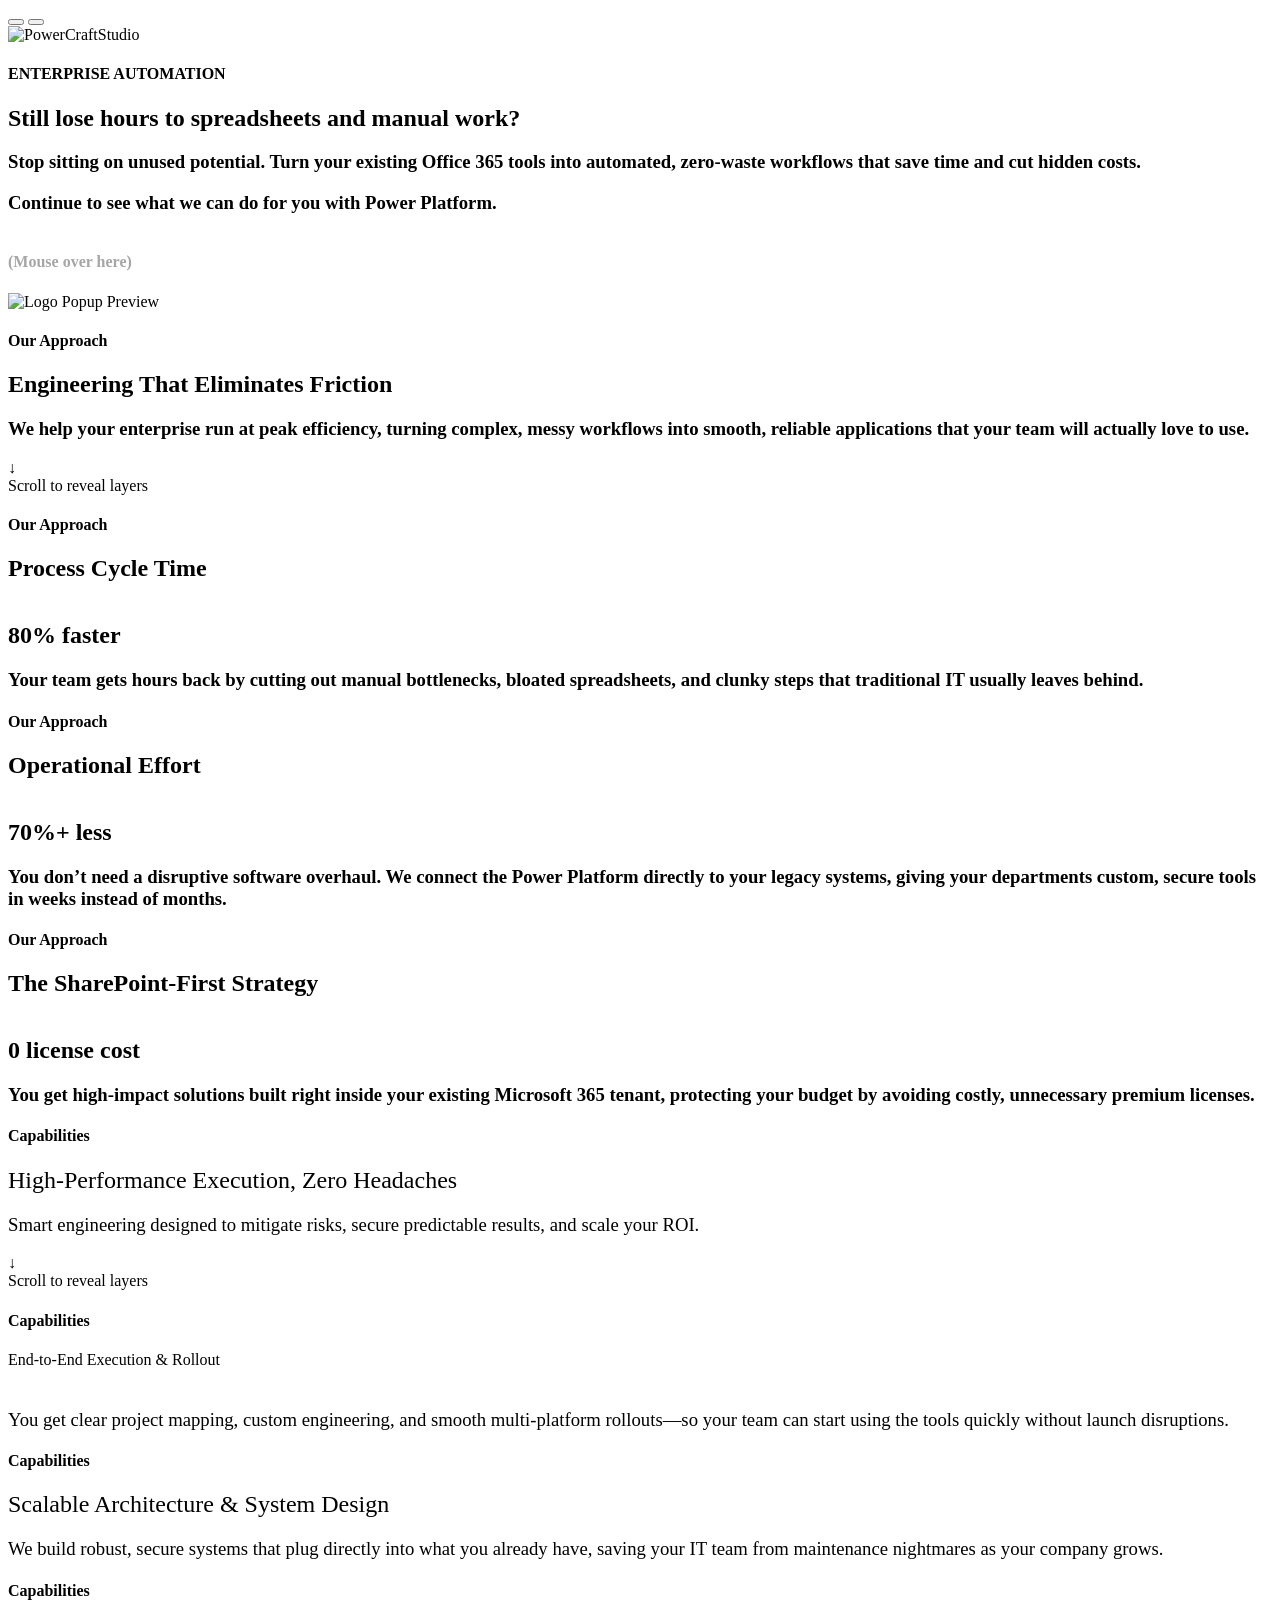
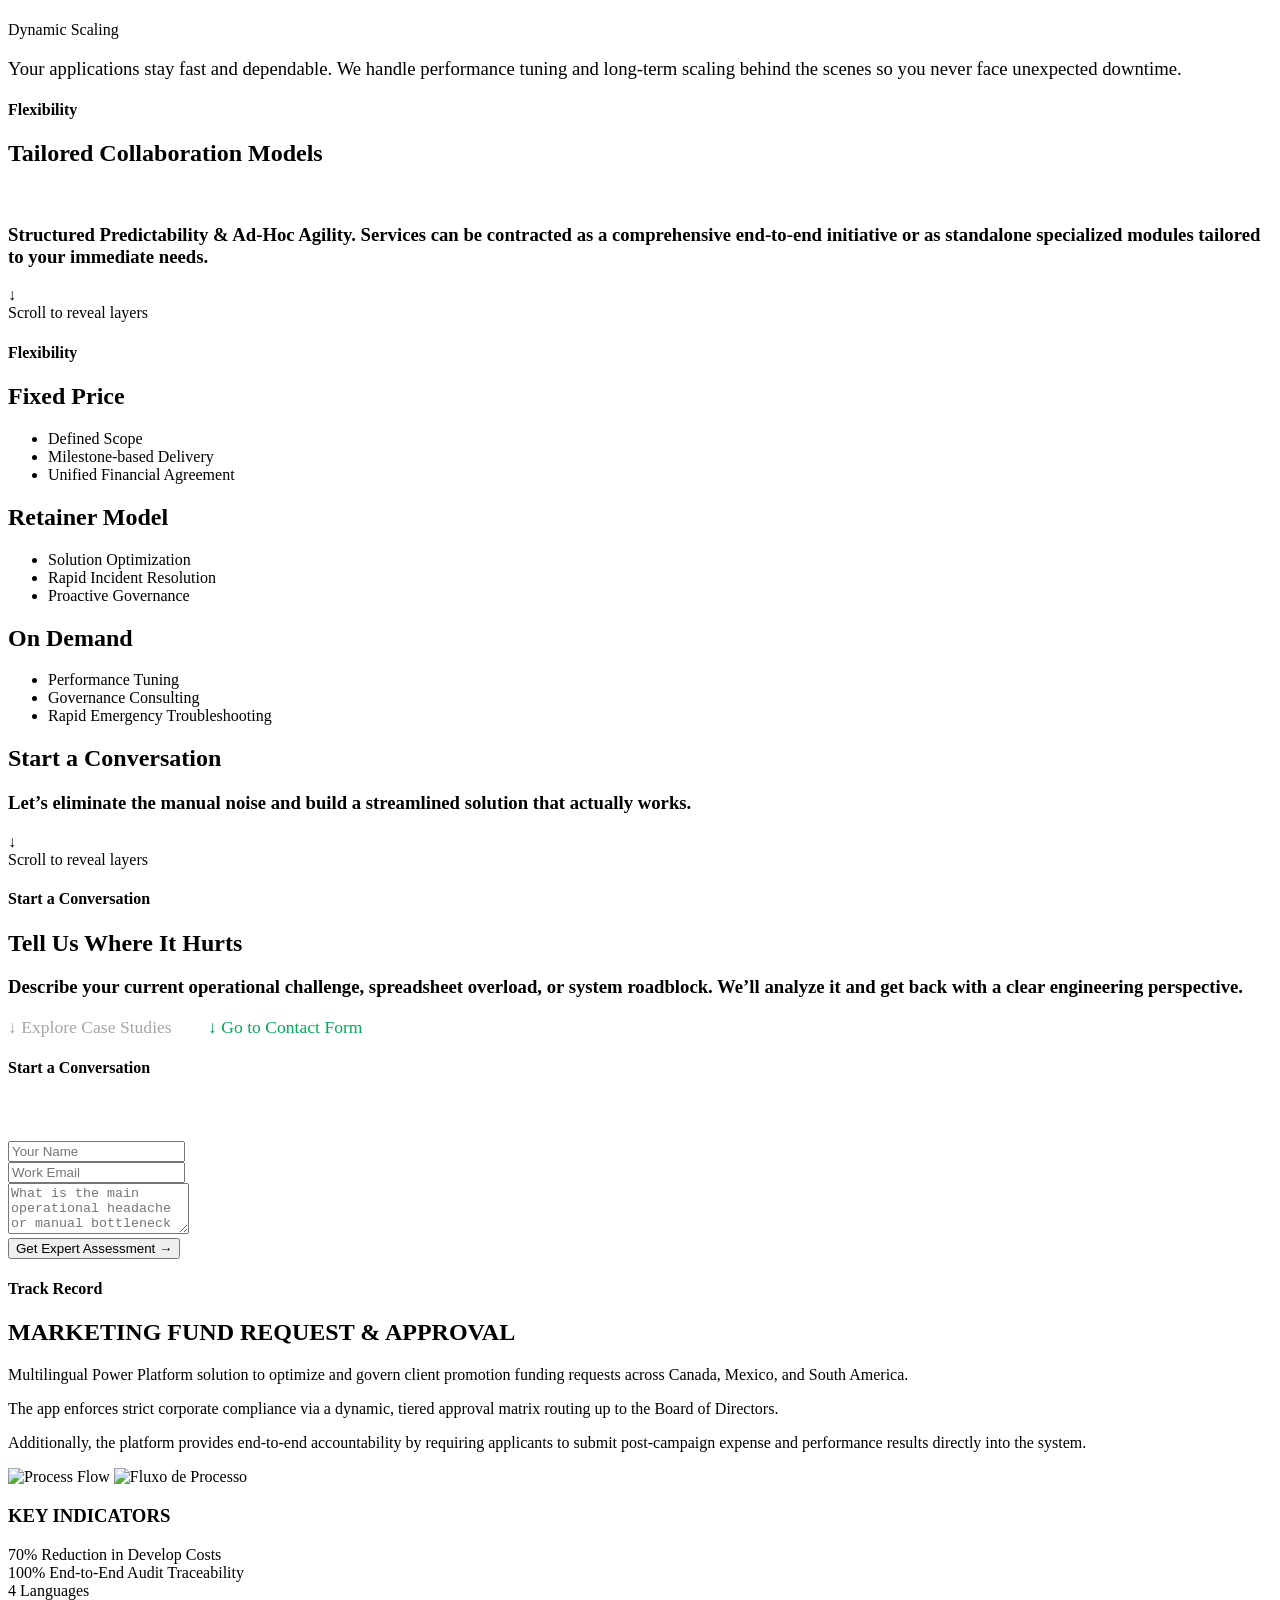
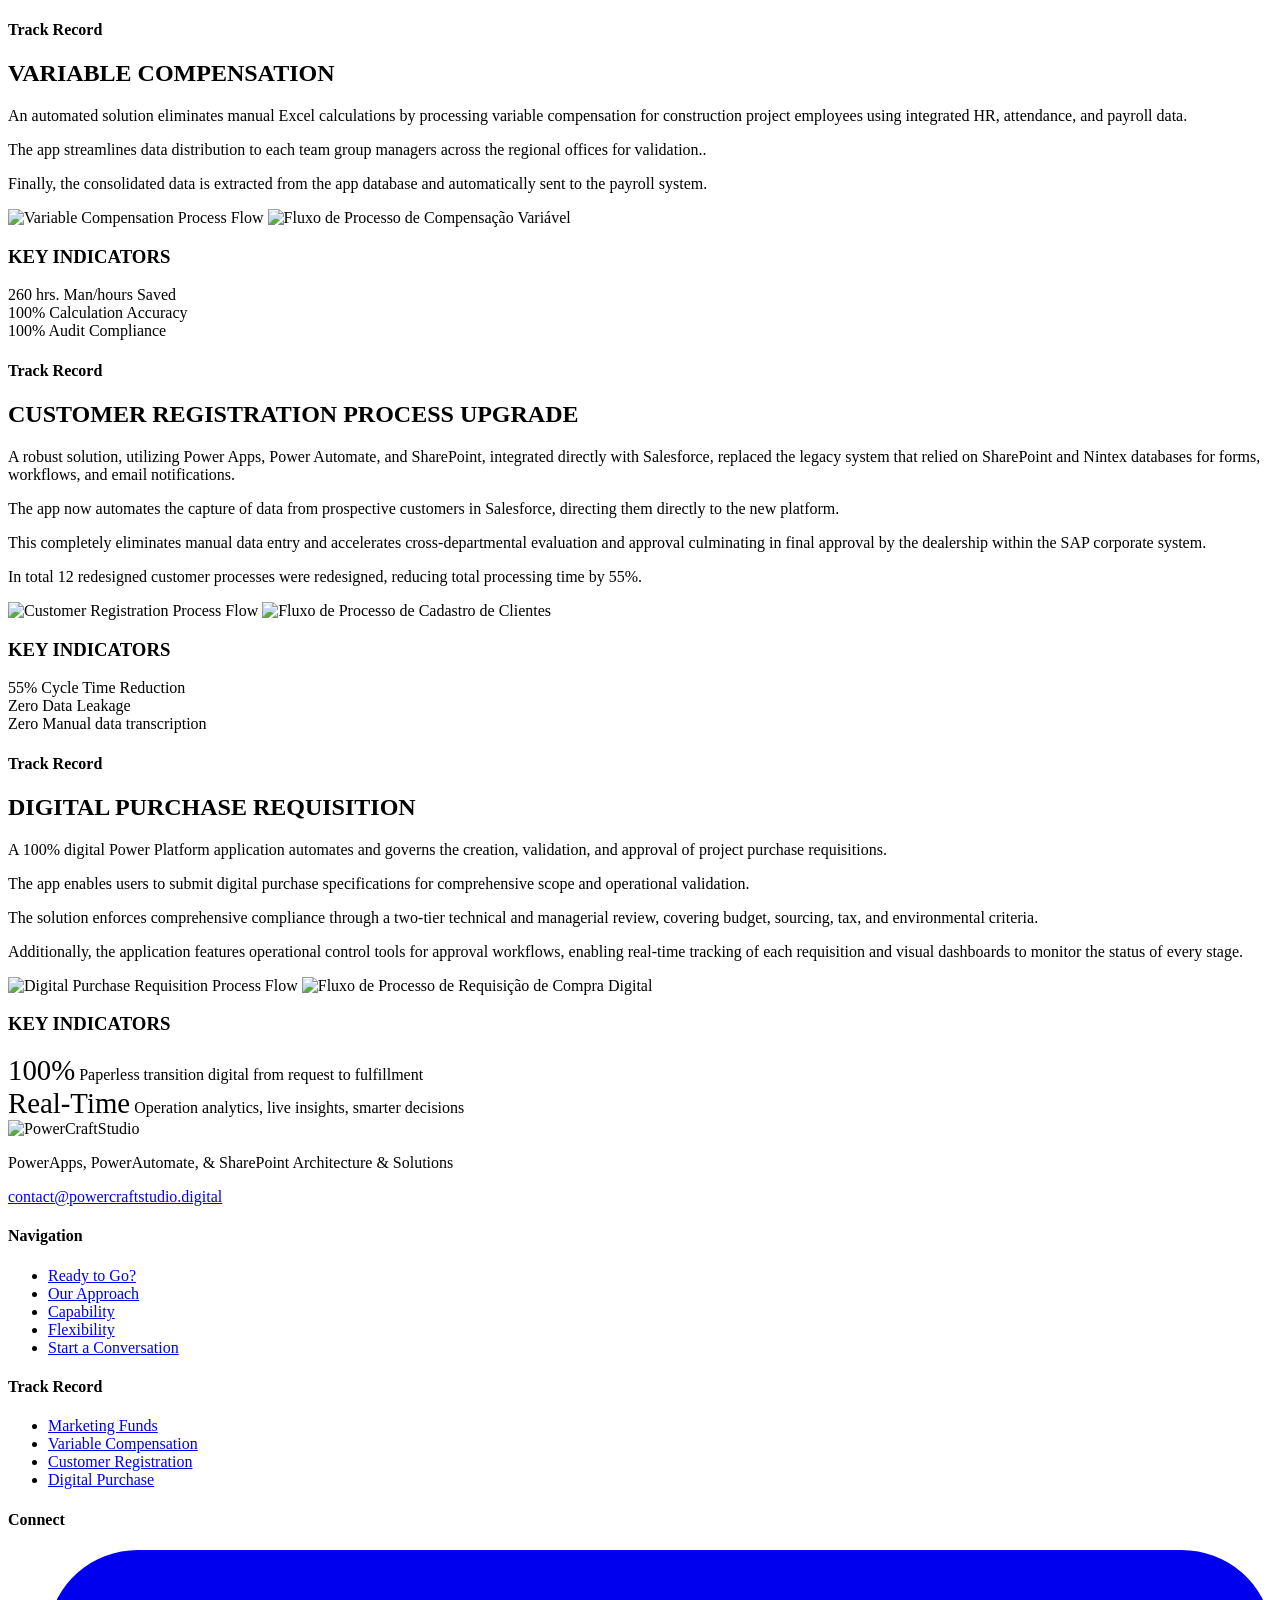
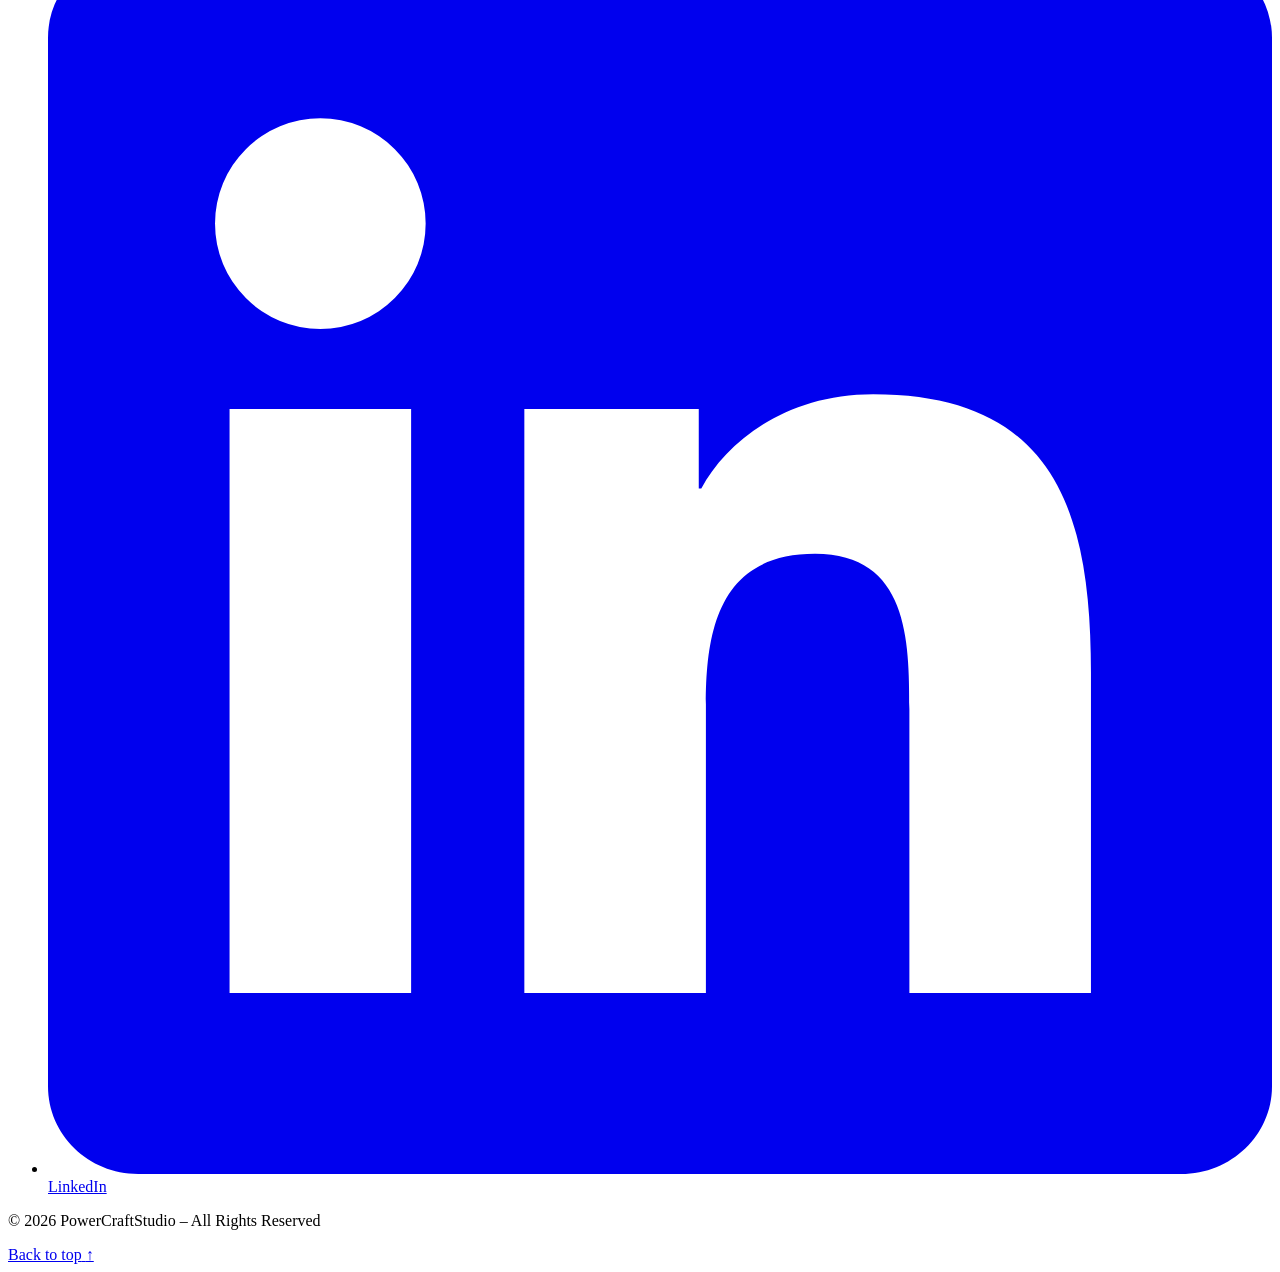
==== commit 7ea37ff4: "Add files via upload" ====
--- a/index.html
+++ b/index.html
@@ -1,376 +1,843 @@
 <!DOCTYPE html>
-<html lang="en-US">
+<html lang="en">
+
 <head>
     <meta charset="UTF-8">
     <meta name="viewport" content="width=device-width, initial-scale=1.0">
-    <title>PowerCraftStudio.digital | End-to-End Low Code Enterprise Applications</title>
-    <meta name="description" content="End-to-end low code enterprise applications on the Microsoft Power Platform with a SharePoint First strategy.">
-    <meta name="theme-color" content="#06213A">
-    <link rel="preconnect" href="https://fonts.googleapis.com">
-    <link rel="preconnect" href="https://fonts.gstatic.com" crossorigin>
-    <link href="https://fonts.googleapis.com/css2?family=Source+Sans+3:wght@300;400;600&display=swap" rel="stylesheet">
-    <link rel="stylesheet" href="style.css">
+    <title>PowerCraftStudio</title>
+    <link rel="stylesheet" href="css/style.css">
 </head>
-<body>
-
-<!-- ==================== NAVEGAÇÃO GLOBAL ==================== -->
-<div class="hamburger-btn" id="hamburgerBtn" onclick="toggleMenu()" role="button" tabindex="0" aria-label="Menu" aria-controls="mobileMenu" aria-expanded="false">
-    <span class="line"></span>
-    <span class="line"></span>
-    <span class="line"></span>
-</div>
-
-<nav class="mobile-menu" id="mobileMenu" aria-label="Main navigation">
-    <a href="#page-1" data-en="HOME" data-pt="INÍCIO" onclick="closeMenu()">HOME</a>
-    <a href="#page-2" data-en="ABOUT" data-pt="SOBRE NÓS" onclick="closeMenu()">ABOUT</a>
-    <a href="#page-3" data-en="PORTFOLIO" data-pt="PORTFÓLIO" onclick="closeMenu()">PORTFOLIO</a>
-    <a href="#page-4" data-en="ENGAGEMENT" data-pt="ENGAJAMENTO" onclick="closeMenu()">ENGAGEMENT</a>
-    <a href="#page-5" data-en="CASES" data-pt="CASOS" onclick="closeMenu()">CASES</a>
-    <a href="#page-9" data-en="CONTACT US" data-pt="ENTRE EM CONTATO" onclick="closeMenu()">CONTACT US</a>
-
-    <p data-en="Languages" data-pt="Idiomas" style="color: #00AB55; border-bottom: 1px solid #00AB55; padding: 10px 0; width: fit-content;">Languages</p>
-    <a class="btn-en active" data-en="English" data-pt="Inglês" onclick="setLanguage('en'); closeMenu()">English</a>
-    <a class="btn-pt" data-en="Portuguese" data-pt="Português" onclick="setLanguage('pt'); closeMenu()">Portuguese</a>
-</nav>
-<div class="menu-backdrop" id="menuBackdrop" onclick="closeMenu()"></div>
-
-<main>
-
-<!-- ==================== PAGE 1 · HOME ==================== -->
-<section class="page dark" id="page-1">
-    <div class="home-inner">
-        <img class="logo" src="img/logo.png" alt="PowerCraftStudio.digital">
-
-        <div class="before-after">
-            <figure>
-                <img data-img="before2"  alt="Fragmented systems: spreadsheets, manual emails, paper-based approvals and legacy transcriptions"
-                     data-alt-en="Fragmented systems: spreadsheets, manual emails, paper-based approvals and legacy transcriptions"
-                     data-alt-pt="Sistemas fragmentados: planilhas, e-mails manuais, aprovações em papel e transcrições legadas">
-                <figcaption class="caption-green" data-en="Before: Fragmented Systems" data-pt="Antes: Sistemas Fragmentados">Before: Fragmented Systems</figcaption>
-            </figure>
-               
-            <figure>
-                <img data-img="after2"  alt="Integrated ecosystem around an integrated hub"
-                     data-alt-en="Integrated ecosystem around an integrated hub"
-                     data-alt-pt="Ecossistema integrado em torno de um hub integrado">
-                <figcaption class="caption-green" data-en="After: Integrated Ecosystem" data-pt="Depois: Ecossistema Integrado">After: Integrated Ecosystem</figcaption>
-            </figure>
+
+<body class="lang-en">
+    <!-- GLOBAL LAYERS: Floating centered at the top of the screen -->
+    <!--div class="nav-navigation-container" style="text-align: center; position: absolute; bottom: 20px; left: 0; right: 0;""-->
+    <div class="global-navigation-overlay">
+        <nav class="global-menu">
+            <!-- 6 Section Navigation Dots with Dynamic Language Tooltips -->
+            <a href="#home" class="nav-dot active" data-en="Home" data-pt="Início"></a>
+            <a href="#about" class="nav-dot" data-en="Our Approach" data-pt="Nossa Abordagem"></a>
+            <a href="#services" class="nav-dot" data-en="Capabilities" data-pt="Espeialidades"></a>
+            <a href="#engagement" class="nav-dot" data-en="Flexibility" data-pt="Flexibilidade"></a>
+            <a href="#contact" class="nav-dot" data-en="Start a Conversation" data-pt="Vamos Conversar"></a>
+
+            <!-- Case Navigation Dots with Tooltips -->
+            <a href="#case-1" class="nav-dot" data-en="Marketing Funds" data-pt="Verbas de Marketing"></a>
+            <a href="#case-2" class="nav-dot" data-en="Variable Compensation" data-pt="Remuneração Variável"></a>
+            <a href="#case-3" class="nav-dot" data-en="Customer Registration" data-pt="Cadastro de Clientes"></a>
+            <a href="#case-4" class="nav-dot" data-en="Digital Purchase" data-pt="Requisição Digital"></a>
+
+            <!-- Two Equal-Sized Clean Language Dots with Dynamic Language Tooltips (No text inside) -->
+            <button class="lang-dot active" id="btnEn" data-en="English" data-pt="Inglês"></button>
+            <button class="lang-dot" id="btnPt" data-en="Portuguese" data-pt="Português"></button>
+        </nav>
+    </div>
+
+    <!-- Logo Fixo Global no Canto Superior Direito -->
+    <div class="global-logo-overlay">
+        <img src="img/logo.png" alt="PowerCraftStudio" id="globalLogo" />
+    </div>
+
+    <!-- FIRST COMPONENT PANEL: HOME SECTION -->
+    <section id="home" class="main-section single-view">
+        <h4 class="section-badge" data-en="ENTERPRISE AUTOMATION" data-pt="AUTOMAÇÃO CORPORATIVA">ENTERPRISE AUTOMATION
+        </h4>
+        <main class="section-core">
+            <div class="text-group">
+                <h1 data-en="Still lose hours to spreadsheets and manual work?"
+                    data-pt="Ainda perde horas em planilhas e trabalho manual?">
+                    Still lose hours to spreadsheets and manual work?</h1>
+                <h3 data-en="Stop sitting on unused potential. Turn your existing Office 365 tools into automated, zero-waste workflows that save time and cut hidden costs."
+                    data-pt="Pare de deixar potencial estocado. Transforme as ferramentas que você já tem no Office 365 em fluxos automatizados que economizam tempo e eliminam custos invisíveis.">
+                    Stop sitting on unused potential. Turn your existing Office 365 tools into automated, zero-waste
+                    workflows that save time and cut hidden costs.</h3>
+                <div id="logoWrapper" class="logo-wrapper">
+                    <div>
+                        <h3 style="margin-bottom: 0px !important;"
+                            data-en="Continue to see what we can do for you with Power Platform."
+                            data-pt="Continue a explorar o que podemos fazer por você com a Power Platform.">Continue to see what we can do for you
+                            with Power Platform.</h3><br>
+                        <h4 style="color:#A6A6A6" data-en="(Mouse over here)"
+                            data-pt="(Passe o cursor sobre esta área)">(Mouse over here)
+                        </h4>
+                    </div>
+                    <!--img src="img/logo.png" alt="Logo" class="t-logo"-->
+                    <!-- EXPANDED POPUP BLOCK -->
+                    <div class="image-popup expanded-card">
+                        <img src="img/power-platform.png" alt="Logo Popup Preview">
+                        
+                    </div>
+                </div>
+                <!--img class="logo-img" src="img/logo.png" alt="Logo"-->
+            </div>
+        </main>
+    </section>
+
+    <!-- DYNAMIC LAYERED ABOUT SECTION -->
+    <section id="about" class="about-sticky-timeline">
+        <div class="sticky-viewport-container">
+            <!-- LAYER 0: Intro -->
+            <div class="about-layer layer-intro active-layer">
+                <h4 class="section-badge" data-en="Our Approach" data-pt="Nossa Abordagem">Our Approach</h4>
+                <div class="section-core single-inner-layout">
+                    <div class="text-group central-intro">
+                        <h1 data-en="Engineering That Eliminates Friction" data-pt="Engenharia Que Elimina Fricção">
+                            Engineering That Eliminates Friction</h1>
+                        <h3 data-en="We help your enterprise run at peak efficiency, turning complex, messy workflows into smooth, reliable applications that your team will actually love to use."
+                            data-pt="Ajudamos sua empresa a operar com máxima eficiência, transformando fluxos complexos e caóticos em aplicações fluidas e confiáveis que sua equipe vai gostar de usar.">
+                            We help your enterprise run at peak efficiency, turning complex, messy workflows into
+                            smooth,
+                            reliable applications that your team will actually love to use.
+                        </h3>
+                    </div>
+                </div>
+                <!-- Dica de Scroll Visual com Tooltip à Esquerda -->
+                <div class="scroll-arrow-container">
+                    <div class="scroll-arrow">↓</div>
+                    <span class="scroll-tooltip" data-en="Scroll to reveal layers"
+                        data-pt="Role para explorar as camadas">
+                        Scroll to reveal layers
+                    </span>
+                </div>
+            </div>
+            <!-- LAYER 1: Process Cycle Time -->
+            <div class="about-layer layer-card" id="card-layer-1">
+                <h4 class="section-badge" data-en="Our Approach" data-pt="Nossa Abordagem">Our Approach</h4>
+                <div class="section-core split-columns-layout">
+                    <div class="column-left-media">
+                        <div class="column-left-media">
+                            <h1 style="margin-bottom: 40px;" data-en="Process Cycle Time"
+                                data-pt="Tempo de Ciclo de Processos">Process Cycle Time</h1>
+                            <!--img class="gain-icon-large" src="img/performance.png" alt="Process Cycle Time Asset"-->
+                            <div class="key-indicator-pill" style="text-align: left;">
+                                <h1 class="about-col__indicator" data-en="80% faster" data-pt="80% mais rápido">80%
+                                    faster</h1>
+                            </div>
+                        </div>
+                        <div class="column-right-text">
+                            <h3 data-en="Your team gets hours back by cutting out manual bottlenecks, bloated spreadsheets, and clunky steps that traditional IT usually leaves behind."
+                                data-pt="Sua equipe recupera horas preciosas ao eliminarmos gargalos manuais, planilhas inchadas e etapas engessadas que a TI tradicional costuma ignorar.">
+                                Your team gets hours back by cutting out manual bottlenecks, bloated spreadsheets, and
+                                clunky steps that traditional IT usually leaves behind.
+                            </h3>
+                        </div>
+                    </div>
+                </div>
+
+                <!-- LAYER 2: Operational Effort -->
+                <div class="about-layer layer-card" id="card-layer-2">
+                    <h4 class="section-badge" data-en="Our Approach" data-pt="Nossa Abordagem">Our Approach</h4>
+                    <div class="section-core split-columns-layout">
+                        <div class="column-left-media">
+                            <div class="column-left-media">
+                                <h1 style="margin-bottom: 40px;" data-en="Operational Effort"
+                                    data-pt="Esforço Operacional">
+                                    Operational Effort</h1>
+                                <!--img class="gain-icon-large" src="img/operational.png" alt="Operational Efforts Asset"-->
+                                <div class="key-indicator-pill">
+                                    <h1 class="about-col__indicator" data-en="70%+ less" data-pt="70%+ menos">70%+ less
+                                    </h1>
+                                </div>
+                            </div>
+                            <div class="column-right-text">
+                                <h3 data-en="You don’t need a disruptive software overhaul. We connect the Power Platform directly to your legacy systems, giving your departments custom, secure tools in weeks instead of months."
+                                    data-pt="Você não precisa de uma reforma dolorosa de software. Conectamos a Power Platform diretamente aos seus sistemas legados, entregando ferramentas departamentais seguras e sob medida em semanas, e não meses.">
+                                    You don’t need a disruptive software overhaul. We connect the Power Platform
+                                    directly to
+                                    your legacy systems, giving your departments custom, secure tools in weeks instead
+                                    of
+                                    months.
+                                </h3>
+                            </div>
+                        </div>
+                    </div>
+                </div>
+
+                <!-- LAYER 3: The SharePoint-First Strategy -->
+                <div class="about-layer layer-card" id="card-layer-3">
+                    <h4 class="section-badge" data-en="Our Approach" data-pt="Nossa Abordagem">Our Approach</h4>
+                    <div class="section-core split-columns-layout">
+                        <div class="column-left-media">
+                            <div class="column-left-media">
+                                <h1 style="margin-bottom: 40px;" data-en="The SharePoint-First Strategy"
+                                    data-pt="Estratégia SharePoint-First">The SharePoint-First Strategy</h1>
+                                <!--img class="gain-icon-large" src="img/zero-license.png"
+                                    alt="SharePoint First Strategy Asset"-->
+                                <div class="key-indicator-pill">
+                                    <h1 data-en="0 license cost" data-pt="0 custo de licença">0 license cost</h1>
+                                </div>
+                            </div>
+                            <div class="column-right-text">
+                                <h3 data-en="You get high-impact solutions built right inside your existing Microsoft 365 tenant, protecting your budget by avoiding costly, unnecessary premium licenses."
+                                    data-pt="Você ganha soluções de alto impacto construídas diretamente no seu ambiente atual do Microsoft 365, protegendo o seu orçamento ao evitar licenças premium caras e desnecessárias.">
+                                    You get high-impact solutions built right inside your existing Microsoft 365 tenant,
+                                    protecting your budget by avoiding costly, unnecessary premium licenses.
+                                </h3>
+                            </div>
+                        </div>
+                    </div>
+                </div>
+            </div>
+    </section>
+
+    <!-- DYNAMIC LAYERED SERVICES SECTION -->
+    <section id="services" class="about-sticky-timeline services-theme-override">
+        <div class="sticky-viewport-container">
+
+            <!-- LAYER 0: Intro -->
+            <div class="about-layer layer-intro active-layer">
+                <h4 class="section-badge" data-en="Capabilities" data-pt="Especialidades">Capabilities</h4>
+                <div class="section-core single-inner-layout">
+                    <div class="text-group central-intro">
+                        <h1 style="font-weight: 400;" data-en="High-Performance Execution, Zero Headaches"
+                            data-pt="Alta Performance, Zero Dor de Cabeça">
+                            High-Performance Execution, Zero Headaches</h1>
+                        <h3 style="font-weight: 400;"
+                            data-en="Smart engineering designed to mitigate risks, secure predictable results, and scale your ROI."
+                            data-pt="Engenharia inteligente projetada para mitigar riscos, garantir resultados previsíveis e escalar o seu ROI.">
+                            Smart engineering designed to mitigate risks,
+                            secure predictable results, and scale your ROI.</h3>
+                    </div>
+                </div>
+                <!-- Dica de Scroll Visual com Tooltip à Esquerda -->
+                <div class="scroll-arrow-container">
+                    <div class="scroll-arrow">↓</div>
+                    <span class="scroll-tooltip" data-en="Scroll to reveal layers"
+                        data-pt="Role para explorar as camadas">
+                        Scroll to reveal layers
+                    </span>
+                </div>
+            </div>
+
+            <!-- LAYER 1: End-to-End Execution -->
+            <div class="about-layer layer-card" id="services-card-layer-1">
+                <h4 class="section-badge" data-en="Capabilities" data-pt="Especialidades">Capabilities</h4>
+                <div class="section-core split-columns-layout">
+                    <div class="column-left-media">
+                        <div class="column-left-media">
+                            <h1 style="margin-bottom: 40px; font-weight: 400; font-size: var(--fs-h1);"
+                                data-en="End-to-End Execution & Rollout"
+                                data-pt="Execução e Implantação de Ponta a Ponta">
+                                End-to-End Execution & Rollout</h1>
+                        </div>
+                        <div class="column-right-text">
+                            <h3 style="font-weight: 400;"
+                                data-en="You get clear project mapping, custom engineering, and smooth multi-platform rollouts, so your team can start using the tools quickly without launch disruptions."
+                                data-pt="Você recebe mapeamento claro de projetos, engenharia sob medida e implantações suaves em multiplataforma para que sua equipe comece a usar as ferramentas rapidamente e sem interrupções.">
+                                You get clear project mapping, custom engineering, and smooth multi-platform rollouts—so
+                                your team can start using the tools quickly without launch disruptions.
+                            </h3>
+                        </div>
+                    </div>
+                </div>
+            </div>
+
+            <!-- LAYER 2: Scalable Architecture -->
+            <div class="about-layer layer-card" id="services-card-layer-2">
+                <h4 class="section-badge" data-en="Capabilities" data-pt="Especialidades">Capabilities</h4>
+                <div class="section-core split-columns-layout">
+                    <div class="column-left-media">
+                        <div class="column-left-media">
+                            <h1 style="font-weight: 400;" data-en="Scalable Architecture & System Design"
+                                data-pt="Arquitetura Escalável e Design de Sistemas" style="font-size: var(--fs-h1);">
+                                Scalable Architecture & System Design</h1>
+                        </div>
+                        <div class="column-right-text">
+                            <h3 style="font-weight: 400;"
+                                data-en="We build robust, secure systems that plug directly into what you already have, saving your IT team from maintenance nightmares as your company grows."
+                                data-pt="Criamos sistemas robustos e seguros que se conectam diretamente ao que você já possui, poupando sua equipe de TI de pesadelos de manutenção conforme sua empresa cresce.">
+                                We build robust, secure systems that plug directly into what you already have, saving
+                                your
+                                IT team from maintenance nightmares as your company grows.
+                            </h3>
+                        </div>
+                    </div>
+                </div>
+            </div>
+
+            <!-- LAYER 3: Proactive Optimization -->
+            <div class="about-layer layer-card" id="services-card-layer-3">
+                <h4 class="section-badge" data-en="Capabilities" data-pt="Especialidades">Capabilities</h4>
+                <div class="section-core split-columns-layout">
+                    <div class="column-left-media">
+                        <div class="column-left-media">
+                            <h1 data-en="Dynamic Scaling" data-pt="Escalabilidade Dinâmica"
+                                style="font-size: var(--fs-h1); font-weight: 400;">
+                                Dynamic Scaling</h1>
+                        </div>
+                        <div class="column-right-text">
+                            <h3 style="font-weight: 400;"
+                                data-en="Your applications stay fast and dependable. We handle performance tuning and long-term scaling behind the scenes so you never face unexpected downtime."
+                                data-pt="Suas aplicações permanecem rápidas e confiáveis. Cuidamos do ajuste fino e da escalabilidade nos bastidores para que você nunca enfrente paradas inesperadas.">
+                                Your applications stay fast and dependable. We handle performance tuning and long-term
+                                scaling behind the scenes so you never face unexpected downtime.
+                            </h3>
+                        </div>
+                    </div>
+                </div>
+            </div>
         </div>
-
-        <h1 class="hero-title" id="heroTitle" tabindex="0" aria-describedby="ppOverlay"
-            data-en="End-to-End Low Code Enterprise Applications"
-            data-pt="Aplicações Corporativas Low Code de Ponta a Ponta">End-to-End Low Code Enterprise Applications</h1>
-    </div>
-
-    <!-- Power Platform: aparece ao passar o mouse (desktop) ou tocar (touch) no título -->
-    <div class="pp-overlay" id="ppOverlay" role="img" aria-hidden="true">
-        <img data-img="power-platform" alt="Microsoft Power Platform: Power Automate, Power BI, Power Pages, Dataverse, Data Connectors, SharePoint, Power Virtual Agents and Power Apps"
-             data-alt-en="Microsoft Power Platform: Power Automate, Power BI, Power Pages, Dataverse, Data Connectors, SharePoint, Power Virtual Agents and Power Apps"
-             data-alt-pt="Microsoft Power Platform: Power Automate, Power BI, Power Pages, Dataverse, Conectores de Dados, SharePoint, Power Virtual Agents e Power Apps">
-    </div>
-</section>
-
-<!-- ==================== PAGE 2 · ABOUT ==================== -->
-<section class="page light" id="page-2">
-    <div class="content">
-        <h2 class="slide-title reveal" data-en="About Us" data-pt="Sobre Nós">About Us</h2>
-        <p class="slide-lead reveal" data-en="For over 15 years, we have empowered enterprises to maximize efficiency through robust, high-performance applications."
-           data-pt="Há mais de 15 anos, capacitamos empresas a maximizar a eficiência por meio de aplicações robustas e de alto desempenho.">For over 15 years, we have empowered enterprises to maximize efficiency through robust, high-performance applications.</p>
-
-        <div class="about-grid">
-            <div class="about-col reveal">
-                <div class="label-box" data-en="High Performance Enterprise App" data-pt="Aplicação Corporativa de Alto Desempenho">High Performance Enterprise App</div>
-                <div class="circle">
-                    <img class="icon" src="img/performance.png" alt="">
-                    <span class="metric"><span class="count" data-to="80">80</span>%</span>
-                    <span class="metric-label" data-en="Significant faster process cycle time" data-pt="Ciclo de processo muito mais rápido">Significant faster process cycle time</span>
-                </div>
-            </div>
-            <div class="about-col reveal">
-                <div class="label-box" data-en="End-to-End Implementation" data-pt="Implementação de Ponta a Ponta">End-to-End Implementation</div>
-                <div class="circle">
-                    <img class="icon" src="img/operational.png" alt="">
-                    <span class="metric"><span class="count" data-to="70">70</span>%+</span>
-                    <span class="metric-label" data-en="Reduction in Operational Efforts" data-pt="Redução do Esforço Operacional">Reduction in Operational Efforts</span>
-                </div>
-            </div>
-            <div class="about-col reveal">
-                <div class="label-box" data-en="The SharePoint First Strategy" data-pt="A Estratégia SharePoint First">The SharePoint First Strategy</div>
-                <div class="circle">
-                    <img class="icon" src="img/zero-license.png" alt="">
-                    <span class="metric"><span class="count" data-to="0">0</span></span>
-                    <span class="metric-label" data-en="Premium Licenses Achievement" data-pt="Licenças Premium Necessárias">Premium Licenses Achievement</span>
+    </section>
+
+    <!-- ENGAGEMENT SECTION -->
+    <section id="engagement" class="about-sticky-timeline">
+        <div class="sticky-viewport-container">
+
+            <!-- LAYER 0: Intro View -->
+            <div class="about-layer layer-intro active-layer">
+                <h4 class="section-badge" data-en="Flexibility" data-pt="Flexibilidade">Flexibility</h4>
+                <div class="section-core single-inner-layout">
+                    <div class="text-group central-intro">
+                        <h1 data-en="Tailored Collaboration Models" data-pt="Modelos de Parceria Sob Medida">Tailored
+                            Collaboration Models</h1>
+                        <br>
+                        <h3 data-en="Structured Predictability & Ad-Hoc Agility. Services can be contracted as a comprehensive end-to-end initiative or as standalone specialized modules tailored to your immediate needs."
+                            data-pt="Previsibilidade Estruturada e Agilidade Sob Demanda. Os serviços podem ser contratados como um projeto completo de ponta a ponta ou como módulos especializados individuais adaptados às suas necessidades imediatas.">
+                            Structured Predictability & Ad-Hoc Agility. Services can be contracted as a comprehensive
+                            end-to-end initiative or as standalone specialized modules tailored to your immediate needs.
+                        </h3>
+                    </div>
+                </div>
+                <!-- Dica de Scroll Visual com Tooltip à Esquerda -->
+                <div class="scroll-arrow-container">
+                    <div class="scroll-arrow">↓</div>
+                    <span class="scroll-tooltip" data-en="Scroll to reveal layers"
+                        data-pt="Role para explorar as camadas">
+                        Scroll to reveal layers
+                    </span>
+                </div>
+            </div>
+
+            <!-- LAYER 1: 3-Column Models Grid -->
+            <div class="about-layer layer-card" id="engagement-layer-1">
+                <h4 class="section-badge" data-en="Flexibility" data-pt="Flexibilidade">Flexibility</h4>
+                <div class="section-core single-inner-layout">
+                    <div class="engagement-grid">
+
+                        <!-- Column 1: Fixed Price -->
+                        <div class="engagement-card">
+                            <h1 data-en="Fixed Price" data-pt="Preço Fechado">Fixed Price</h1>
+                            <ul class="engagement-list">
+                                <li data-en="Defined Scope" data-pt="Escopo Definido">Defined Scope</li>
+                                <li data-en="Milestone-based Delivery" data-pt="Entregas por Etapas">Milestone-based
+                                    Delivery</li>
+                                <li data-en="Unified Financial Agreement" data-pt="Acordo Financeiro Unificado">Unified
+                                    Financial Agreement</li>
+                            </ul>
+                        </div>
+                        <!-- Column 2: Retainer Model -->
+                        <div class="engagement-card">
+                            <h1 data-en="Retainer Model" data-pt="Modelo Contínuo">Retainer Model</h1>
+                            <ul class="engagement-list">
+                                <li data-en="Solution Optimization" data-pt="Otimização Contínua">Solution Optimization
+                                </li>
+                                <li data-en="Rapid Incident Resolution" data-pt="Resolução Rápida de Incidentes">Rapid
+                                    Incident Resolution</li>
+                                <li data-en="Proactive Governance" data-pt="Governança Proativa">Proactive Governance
+                                </li>
+                            </ul>
+                        </div>
+
+                        <!-- Column 3: On Demand -->
+                        <div class="engagement-card">
+                            <h1 data-en="On Demand" data-pt="Sob Demanda">On Demand</h1>
+                            <ul class="engagement-list">
+                                <li data-en="Performance Tuning" data-pt="Ajuste Fino de Performance">Performance Tuning
+                                </li>
+                                <li data-en="Governance Consulting" data-pt="Consultoria de Governança">Governance
+                                    Consulting</li>
+                                <li data-en="Rapid Emergency Troubleshooting" data-pt="Suporte de Emergência Rápido">
+                                    Rapid Emergency Troubleshooting</li>
+                            </ul>
+                        </div>
+                    </div>
                 </div>
             </div>
         </div>
-    </div>
-</section>
-
-<!-- ==================== PAGE 3 · PORTFOLIO ==================== -->
-<section class="page dark" id="page-3">
-    <div class="content">
-        <h2 class="slide-title reveal" data-en="Portfolio" data-pt="Portfólio">Portfolio</h2>
-
-        <div class="portfolio-grid">
-            <div class="portfolio-col reveal">
-                <!--div class="num-circle">1</div-->
-                <div class="portfolio-img"><img data-img="portfolio-1" alt="Solution architecture: strategy versus technology"
-                     data-alt-en="Solution architecture: strategy versus technology"
-                     data-alt-pt="Arquitetura de soluções: estratégia versus tecnologia"></div>
-            </div>
-            <div class="portfolio-col reveal">
-                <!--div class="num-circle">2</div-->
-                <div class="portfolio-img"><img data-img="portfolio-2" alt="Build and deployment cycle: plan, code, build, test, release, deploy, operate, monitor"
-                     data-alt-en="Build and deployment cycle: plan, code, build, test, release, deploy, operate, monitor"
-                     data-alt-pt="Ciclo de construção e implantação: planejar, codificar, construir, testar, liberar, implantar, operar, monitorar"></div>
-            </div>
-            <div class="portfolio-col reveal">
-                <!--div class="num-circle">3</div-->
-                <div class="portfolio-img"><img data-img="portfolio-3" alt="Governance and support: ongoing, dedicated, continuous, optimization"
-                     data-alt-en="Governance and support: ongoing, dedicated, continuous, optimization"
-                     data-alt-pt="Governança e suporte: contínuo, dedicado, otimização"></div>
-            </div>
+    </section>
+
+    <!-- DYNAMIC LAYERED CONTACT SECTION -->
+    <section id="contact" class="about-sticky-timeline contact-timeline-3layers">
+        <div class="sticky-viewport-container">
+
+            <!-- LAYER 0: The Big Headline -->
+            <div class="about-layer layer-intro active-layer">
+                <div class="section-core single-inner-layout">
+                    <div class="text-group central-intro">
+                        <h1 data-en="Start a Conversation" data-pt="Vamos Conversar">
+                            Start a Conversation
+                        </h1>
+                        <h3 data-en="Let’s eliminate the manual noise and build a streamlined solution that actually works."
+                            data-pt="Vamos eliminar o ruído manual e construir uma solução fluida que realmente funciona.">
+                            Let’s eliminate the manual noise and build a streamlined solution that actually works.
+                        </h3>
+                    </div>
+                </div>
+                <div class="scroll-arrow-container">
+                    <div class="scroll-arrow">↓</div>
+                    <span class="scroll-tooltip" data-en="Scroll to reveal layers"
+                        data-pt="Role para explorar as camadas">
+                        Scroll to reveal layers
+                    </span>
+                </div>
+            </div>
+
+            <!-- LAYER 1: Texto Motivador com o mesmo padrão do Layer 0 e links duplos -->
+            <div class="about-layer layer-card" id="contact-layer-1">
+                <h4 class="section-badge" data-en="Start a Conversation" data-pt="Vamos Conversar">Start a Conversation
+                </h4>
+                <div class="section-core single-inner-layout">
+                    <div class="text-group central-intro">
+                        <h1 data-en="Tell Us Where It Hurts" data-pt="Onde Dói o Seu Processo?">
+                            Tell Us Where It Hurts
+                        </h1>
+                        <h3 data-en="Describe your current operational challenge, spreadsheet overload, or system roadblock. We’ll analyze it and get back with a clear engineering perspective."
+                            data-pt="Descreva seu desafio operacional atual, excesso de planilhas ou gargalo no sistema. Vamos analisar e retornar com uma perspectiva clara de engenharia.">
+                            Describe your current operational challenge, spreadsheet overload, or system roadblock.
+                            We’ll analyze it and get back with a clear engineering perspective.
+                        </h3>
+
+                        <!-- Links duplos lado a lado: Esquerda (Cases) e Direita (Ir para o Formulário) -->
+                        <div class="contact-links-row">
+                            <a href="#case-1" class="cases-link"
+                                style="color: #A6A6A6; text-decoration: none; font-size: 1.1rem; font-weight: 300;">
+                                <span data-en="↓ Explore Case Studies" data-pt="↓ Explorar Casos de Estudo">↓ Explore
+                                    Case Studies</span>
+                            </a>
+                            <a href="#contact-layer-2" class="form-jump-link" onclick="scrollToContactForm(event)"
+                                style="color: #00AB55; text-decoration: none; font-size: 1.1rem; font-weight: 300; margin-left: 32px;">
+                                <span data-en="↓ Go to Contact Form" data-pt="↓ Ir para o Formulário">↓ Go to Contact
+                                    Form</span>
+                            </a>
+                        </div>
+                    </div>
+                </div>
+            </div>
+
+            <!-- LAYER 2: Formulário Ampliado e Isolado -->
+            <div class="about-layer layer-card" id="contact-layer-2">
+                <h4 class="section-badge" data-en="Start a Conversation" data-pt="Vamos Conversar">Start a Conversation
+                </h4>
+                <div class="section-core single-inner-layout">
+                    <div class="contact-form-expanded-wrapper">
+                        <h2 style="font-size: var(--fs-h2); font-weight: 300; margin-bottom: 24px; color: #ffffff;"
+                            data-en="Send Us Your Project Details" data-pt="Envie os Detalhes do seu Projeto">
+                            Send Us Your Project Details
+                        </h2>
+                        <form id="contact-form" class="custom-form" action="https://formspree.io/f/mrperpao"
+                            method="POST">
+                            <div class="form-group">
+                                <input type="text" id="name" name="name" required placeholder="Your Name"
+                                    data-placeholder-en="Your Name" data-placeholder-pt="Seu Nome">
+                            </div>
+
+                            <div class="form-group">
+                                <input type="email" id="email" name="email" required placeholder="Work Email"
+                                    data-placeholder-en="Work Email" data-placeholder-pt="E-mail Corporativo">
+                            </div>
+
+                            <div class="form-group">
+                                <textarea id="challenge" name="challenge" rows="3" required
+                                    placeholder="What is the main operational headache or manual bottleneck you want to solve right now?"
+                                    data-placeholder-en="What is the main operational headache or manual bottleneck you want to solve right now?"
+                                    data-placeholder-pt="Qual é a principal dor de cabeça operacional ou gargalo manual que você quer resolver agora?"></textarea>
+                            </div>
+
+                            <div class="form-action" style="text-align: left;">
+                                <button type="submit" class="btn-submit">
+                                    <span data-en="Get Expert Assessment →" data-pt="Solicitar Avaliação Técnica →">Get
+                                        Expert Assessment →</span>
+                                </button>
+                            </div>
+                        </form>
+                    </div>
+                </div>
+            </div>
+
         </div>
-
-        <p class="slide-lead reveal" data-en="Focused on mitigating implementation risks, ensuring predictable delivery, and maximizing return on investment."
-           data-pt="Foco em mitigar riscos de implementação, garantir entregas previsíveis e maximizar o retorno sobre o investimento.">Focused on mitigating implementation risks, ensuring predictable delivery, and maximizing return on investment.</p>
-        <p class="slide-note reveal" data-en="Services can be contracted as a comprehensive end-to-end project, combining all three service types into a single initiative or as individual services."
-           data-pt="Os serviços podem ser contratados como um projeto completo de ponta a ponta, combinando os três tipos de serviço em uma única iniciativa, ou como serviços individuais.">Services can be contracted as a comprehensive end-to-end project, combining all three service types into a single initiative or as individual services.</p>
-    </div>
-</section>
-
-<!-- ==================== PAGE 4 · ENGAGEMENT ==================== -->
-<section class="page light" id="page-4">
-    <div class="content">
-        <h2 class="slide-title reveal" data-en="Engagement" data-pt="Engajamento">Engagement</h2>
-        <p class="slide-lead reveal" data-en="Structured Predictability and Ad-Hoc Agility" data-pt="Previsibilidade Estruturada e Agilidade Sob Demanda">Structured Predictability and Ad-Hoc Agility</p>
-
-        <div class="about-grid">
-            <div class="about-col reveal">
-                <div class="label-box" style="background-color:blue" data-en="Fixed Price" data-pt="Preço Fixo">Fixed Prce</div>
-                <div class="eng-card" style="background-color:blue">
-                    <img class="eng-icon" src="img/fixed-price.png" alt="">
-                    <ul>
-                    <li class="metric-label"  data-en="Defined Scope" data-pt="Escopo Definido">Defined Scope</li>
-                    <li class="metric-label"  data-en="Milestone-based Delivery" data-pt="Entrega Baseada em Marcos">Milestone-based Delivery</li>
-                    <li class="metric-label"  data-en="Unified Financial Agreement" data-pt="Acordo Financeiro Unificado">Unified Financial Agreement</li>
-                    </ul>
-                </div>
-            </div>
-            <div class="about-col reveal">
-                <div class="label-box" data-en="Retained Capacity" data-pt="Capacidade Dedicada">Retained Capacity</div>
-                <div class="eng-card" >
-                    <img class="eng-icon" src="img/retained.png" alt="">
-                    <ul>
-                    <li class="metric-label" data-en="Solution Optimization" data-pt="Otimização de Soluções">Solution Optimization</li>
-                    <li class="metric-label" data-en="Rapid incident resolution" data-pt="Resolução rápida de incidentes">Rapid incident resolution</li>
-                    <li class="metric-label" data-en="Proactive governance" data-pt="Governança proativa">Proactive governance</li><br>
-                    </ul>
-                </div>
-            </div>
-            <div class="about-col reveal">
-                <div class="label-box" style="background-color:#00AB55" data-en="On Demand" data-pt="Sob Demanda">On Demand</div>
-                <div class="eng-card" style="background-color:#00AB55";>
-                    <img class="eng-icon" src="img/on-demand.png" alt="">
-                    <ul>
-                    <li class="metric-label" data-en="Performance Tuning" data-pt="Ajuste de Desempenho">Performance Tuning</li>
-                    <li class="metric-label" data-en="Governance Consulting" data-pt="Consultoria em Governança">Governance Consulting</li>
-                    <li class="metric-label" data-en="Rapid Emergency Troubleshooting" data-pt="Resolução Emergencial Rápida de Problemas">Rapid Emergency Troubleshooting</li>
-                    </ul>
+    </section>
+
+    <!-- SEÇÃO DE CASES - ISOLADA E COM FUNDO CLARO -->
+    <section id="case-1" class="cases-standalone-section">
+        <h4 class="section-badge" data-en="Track Record" data-pt="Histórico de Impacto">Track Record</h4>
+        <div class="cases-inner-wrapper">
+
+            <!-- Título do Case -->
+            <h2 class="case-main-title" data-en="MARKETING FUND REQUEST & APPROVAL"
+                data-pt="SOLICITAÇÃO & APROVAÇAO DE VERBA DE MARKETING">
+                MARKETING FUND REQUEST & APPROVAL
+            </h2>
+
+            <!-- Grid Principal: Descrição na Esquerda / Imagem na Direita -->
+            <div class="case-content-grid">
+
+                <!-- Esquerda: Textos em fundo claro -->
+                <div class="case-text-block">
+                    <p data-en="Multilingual Power Platform solution to optimize and govern client promotion funding requests across Canada, Mexico, and South America."
+                        data-pt="Solução multilíngue da Power Platform para otimizar e gerenciar as solicitações de financiamento promocional de clientes no Canadá, México e América do Sul.">
+                        Multilingual Power Platform solution to optimize and govern client promotion funding requests
+                        across Canada, Mexico, and South America.
+                    </p>
+
+                    <p data-en="The app enforces strict corporate compliance via a dynamic, tiered approval matrix routing up to the Board of Directors. "
+                        data-pt="O aplicativo garante a estrita conformidade corporativa por meio de uma matriz de aprovação dinâmica e hierárquica, que chega até o Conselho de Administração.">
+                        The app enforces strict corporate compliance via a dynamic, tiered approval matrix routing up to
+                        the Board of Directors.
+                    </p>
+
+                    <p data-en="Additionally, the platform provides end-to-end accountability by requiring applicants to submit post-campaign expense and performance results directly into the system."
+                        data-pt="Além disso, a plataforma fornece prestação de contas de ponta a ponta, exigindo que os solicitantes enviem despesas pós-campanha e resultados de desempenho diretamente para o sistema.">
+                        Additionally, the platform provides end-to-end accountability by requiring applicants to submit
+                        post-campaign expense and performance results directly into the system.
+                    </p>
+                </div>
+
+                <!-- Direita: Imagem do Fluxo -->
+                <div class="case-image-block">
+                    <img src="img/case1-en.png" alt="Process Flow" class="case-img img-en">
+                    <img src="img/case1-pt.png" alt="Fluxo de Processo" class="case-img img-pt">
+                </div>
+
+            </div>
+
+            <!-- Rodapé: Key Indicators -->
+            <div class="case-kpi-footer">
+                <h3 data-en="KEY INDICATORS" data-pt="INDICADORES-CHAVE">KEY INDICATORS</h3>
+
+                <div class="kpi-grid">
+                    <div class="kpi-card">
+                        <span class="kpi-number">70%</span>
+                        <span class="kpi-label" data-en="Reduction in Develop Costs"
+                            data-pt="Redução nos Custos de Desenvolvimento">Reduction in Develop Costs</span>
+                    </div>
+
+                    <div class="kpi-card">
+                        <span class="kpi-number">100%</span>
+                        <span class="kpi-label" data-en="End-to-End Audit Traceability"
+                            data-pt="Rastreabilidade de Auditoria de Ponta a Ponta">End-to-End Audit Traceability</span>
+                    </div>
+
+                    <div class="kpi-card">
+                        <span class="kpi-number">4</span>
+                        <span class="kpi-label" data-en="Languages" data-pt="Idiomas Suportados">Languages</span>
+                    </div>
                 </div>
             </div>
         </div>
-
-
-        <!--div class="engagement-grid">
-            <article class="eng-card reveal">
-                <h3 data-en="Fixed Price" data-pt="Preço Fixo">Fixed Price</h3>
-                <img class="eng-icon" src="img/icon-fixed-price.svg" alt="">
-                <ul>
-                    <li data-en="Defined Scope" data-pt="Escopo Definido">Defined Scope</li>
-                    <li data-en="Milestone-based Delivery" data-pt="Entrega Baseada em Marcos">Milestone-based Delivery</li>
-                    <li data-en="Unified Financial Agreement" data-pt="Acordo Financeiro Unificado">Unified Financial Agreement</li><br>
+    </section>
+
+    <!-- CASE 2: VARIABLE COMPENSATION -->
+    <section id="case-2" class="cases-standalone-section">
+        <h4 class="section-badge" data-en="Track Record" data-pt="Histórico de Impacto">Track Record</h4>
+        <div class="cases-inner-wrapper">
+
+            <!-- Título do Case -->
+            <h2 class="case-main-title" data-en="VARIABLE COMPENSATION" data-pt="COMPENSAÇÃO VARIÁVEL">
+                VARIABLE COMPENSATION
+            </h2>
+
+            <!-- Grid Principal: Descrição na Esquerda / Imagem na Direita -->
+            <div class="case-content-grid">
+
+                <!-- Esquerda: Textos em fundo claro -->
+                <div class="case-text-block">
+                    <p data-en="Automated solution to eliminate manual Excel calculations by processing variable compensation for construction project employees using integrated HR, attendance, and payroll data. "
+                        data-pt="Solução automatizada para eliminar os cálculos manuais em Excel, processando a remuneração variável de funcionários de projetos de construção usando dados integrados de RH, frequência e folha de pagamento.">
+                        An automated solution eliminates manual Excel calculations by processing variable compensation
+                        for construction project employees using integrated HR, attendance, and payroll data.
+                    </p>
+
+                    <p data-en="The app streamlines data distribution to each team group managers across the regional offices for validation."
+                        data-pt="O aplicativo agiliza a distribuição de dados para os gerentes de cada equipe nos escritórios regionais para validação.">
+                        The app streamlines data distribution to each team group managers across the regional offices
+                        for validation..
+                    </p>
+
+                    <p data-en="Finally, the consolidated data is extracted from the app database and automatically sent to the payroll system."
+                        data-pt="Por fim, os dados consolidados são extraídos do aplicativo e enviados automaticamente para o sistema de folha de pagamento.">
+                        Finally, the consolidated data is extracted from the app database and automatically sent to the
+                        payroll system.
+                    </p>
+                </div>
+
+                <!-- Direita: Imagem do Fluxo -->
+                <div class="case-image-block">
+                    <img src="img/case2-en.png" alt="Variable Compensation Process Flow" class="case-img img-en">
+                    <img src="img/case2-pt.png" alt="Fluxo de Processo de Compensação Variável" class="case-img img-pt">
+                </div>
+
+            </div>
+
+            <!-- Rodapé: Key Indicators -->
+            <div class="case-kpi-footer">
+                <h3 data-en="KEY INDICATORS" data-pt="INDICADORES-CHAVE">KEY INDICATORS</h3>
+
+                <div class="kpi-grid">
+                    <div class="kpi-card">
+                        <span class="kpi-number">260 hrs.</span>
+                        <span class="kpi-label" data-en="Man/hours Saved" data-pt="Horas-homem economizadas">Man/hours
+                            Saved</span>
+                    </div>
+
+                    <div class="kpi-card">
+                        <span class="kpi-number">100%</span>
+                        <span class="kpi-label" data-en="Calculation Accuracy"
+                            data-pt="Precisão nos Cálculos">Calculation Accuracy</span>
+                    </div>
+
+                    <div class="kpi-card">
+                        <span class="kpi-number">100%</span>
+                        <span class="kpi-label" data-en="Audit Compliance" data-pt="Conformidade de Auditoria">Audit
+                            Compliance</span>
+                    </div>
+                </div>
+            </div>
+
+        </div>
+    </section>
+
+    <!-- CASE 3: CUSTOMER REGISTRATION PROCESS UPGRADE -->
+    <section id="case-3" class="cases-standalone-section">
+        <h4 class="section-badge" data-en="Track Record" data-pt="Histórico de Impacto">Track Record</h4>
+        <div class="cases-inner-wrapper">
+
+            <!-- Título do Case -->
+            <h2 class="case-main-title" data-en="CUSTOMER REGISTRATION PROCESS UPGRADE"
+                data-pt="ATUALIZAÇÃO DO PROCESSO DE CADASTRO DE CLIENTES">
+                CUSTOMER REGISTRATION PROCESS UPGRADE
+            </h2>
+
+            <!-- Grid Principal: Descrição na Esquerda / Imagem na Direita -->
+            <div class="case-content-grid">
+
+                <!-- Esquerda: Textos em fundo claro -->
+                <div class="case-text-block">
+                    <p data-en="A robust solution, utilizing Power Apps, Power Automate, and SharePoint, integrated directly with Salesforce, replaced the legacy system that relied on SharePoint and Nintex databases for forms, workflows, and email notifications."
+                        data-pt="Uma solução robusta, utilizando Power Apps, Power Automate e SharePoint, integrada diretamente ao Salesforce, substituiu o sistema legado que dependia de bases de dados do SharePoint e Nintex para formulários, fluxos de trabalho e notificações por e-mail.">
+                        A robust solution, utilizing Power Apps, Power Automate, and SharePoint, integrated directly
+                        with Salesforce, replaced the legacy system that relied on SharePoint and Nintex databases for
+                        forms, workflows, and email notifications.
+                    </p>
+
+                    <p data-en="The app now automates the capture of data from prospective customers in Salesforce, directing them directly to the new platform."
+                        data-pt="O aplicativo agora automatiza a captura de dados de clientes em potencial no Salesforce, direcionando-os diretamente para a nova plataforma.">
+                        The app now automates the capture of data from prospective customers in Salesforce, directing
+                        them directly to the new platform.
+                    </p>
+
+                    <p data-en="This completely eliminates manual data entry and accelerates cross-departmental evaluation and approval culminating in final approval by the dealership within the SAP corporate system."
+                        data-pt="Isso elimina completamente a entrada manual de dados e acelera a avaliação e aprovação interdepartamental, culminando na aprovação final pela concessionária dentro do sistema corporativo SAP.">
+                        This completely eliminates manual data entry and accelerates cross-departmental evaluation and
+                        approval culminating in final approval by the dealership within the SAP corporate system.
+                    </p>
+
+                    <p data-en="In total 12 redesigned customer processes were redesigned, reducing total processing time by 55%."
+                        data-pt="No total, 12 processos de atendimento ao cliente foram redesenhados, reduzindo o tempo total de processamento em 55%.">
+                        In total 12 redesigned customer processes were redesigned, reducing total processing time by
+                        55%.
+                    </p>
+                </div>
+
+                <!-- Direita: Imagem do Fluxo -->
+                <div class="case-image-block">
+                    <img src="img/case3-en.png" alt="Customer Registration Process Flow" class="case-img img-en">
+                    <img src="img/case3-pt.png" alt="Fluxo de Processo de Cadastro de Clientes" class="case-img img-pt">
+                </div>
+
+            </div>
+
+            <!-- Rodapé: Key Indicators -->
+            <div class="case-kpi-footer">
+                <h3 data-en="KEY INDICATORS" data-pt="INDICADORES-CHAVE">KEY INDICATORS</h3>
+
+                <div class="kpi-grid">
+                    <div class="kpi-card">
+                        <span class="kpi-number">55%</span>
+                        <span class="kpi-label" data-en="Cycle Time Reduction" data-pt="Redução no Tempo de Ciclo">Cycle
+                            Time Reduction</span>
+                    </div>
+
+                    <div class="kpi-card">
+                        <span class="kpi-number">Zero</span>
+                        <span class="kpi-label" data-en="Data Leakage" data-pt="Vazamento de Dados">Data Leakage</span>
+                    </div>
+
+                    <div class="kpi-card">
+                        <span class="kpi-number">Zero</span>
+                        <span class="kpi-label" data-en="Manual data transcription"
+                            data-pt="Transcrição manual de dados">Manual data transcription</span>
+                    </div>
+                </div>
+            </div>
+
+        </div>
+    </section>
+
+    <!-- CASE 4: DIGITAL PURCHASE REQUISITION -->
+    <section id="case-4" class="cases-standalone-section">
+        <h4 class="section-badge" data-en="Track Record" data-pt="Histórico de Impacto">Track Record</h4>
+        <div class="cases-inner-wrapper">
+            <!-- Título do Case -->
+            <h2 class="case-main-title" data-en="DIGITAL PURCHASE REQUISITION" data-pt="REQUISIÇÃO DE COMPRA DIGITAL">
+                DIGITAL PURCHASE REQUISITION
+            </h2>
+
+            <!-- Grid Principal: Descrição na Esquerda / Imagem na Direita -->
+            <div class="case-content-grid">
+
+                <!-- Esquerda: Textos em fundo claro -->
+                <div class="case-text-block">
+                    <p data-en="A 100% digital Power Platform application automates and governs the creation, validation, and approval of project purchase requisitions."
+                        data-pt="Uma aplicação Power Platform 100% digital automatiza e controla a criação, validação e aprovação de requisições de compra de projetos.">
+                        A 100% digital Power Platform application automates and governs the creation, validation, and
+                        approval of project purchase requisitions.
+                    </p>
+
+                    <p data-en="The app enables users to submit digital purchase specifications for comprehensive scope and operational validation."
+                        data-pt="O aplicativo permite que os usuários enviem especificações de compra digitais para validação completa do escopo e das operações.">
+                        The app enables users to submit digital purchase specifications for comprehensive scope and
+                        operational validation.
+                    </p>
+
+                    <p data-en="The solution enforces comprehensive compliance through a two-tier technical and managerial review, covering budget, sourcing, tax, and environmental criteria. "
+                        data-pt="A solução garante a conformidade total por meio de uma revisão técnica e gerencial em duas etapas, abrangendo critérios de orçamento, fornecimento, impostos e meio ambiente.">
+                        The solution enforces comprehensive compliance through a two-tier technical and managerial
+                        review, covering budget, sourcing, tax, and environmental criteria.
+                    </p>
+
+                    <p data-en="Additionally, the application features operational control tools for approval workflows, enabling real-time tracking of each requisition and visual dashboards to monitor the status of every stage."
+                        data-pt="Além disso, a aplicação possui ferramentas de controle operacional para fluxos de aprovação, permitindo o rastreamento em tempo real de cada requisição e painéis visuais para monitorar o status de cada etapa.">
+                        Additionally, the application features operational control tools for approval workflows,
+                        enabling real-time tracking of each requisition and visual dashboards to monitor the status of
+                        every stage.
+                    </p>
+                </div>
+
+                <!-- Direita: Imagem do Fluxo -->
+                <div class="case-image-block">
+                    <img src="img/case4-en.png" alt="Digital Purchase Requisition Process Flow" class="case-img img-en">
+                    <img src="img/case4-pt.png" alt="Fluxo de Processo de Requisição de Compra Digital"
+                        class="case-img img-pt">
+                </div>
+
+            </div>
+
+            <!-- Rodapé: Key Indicators (Ajustado para 2 colunas para os 2 indicadores) -->
+            <div class="case-kpi-footer">
+                <h3 data-en="KEY INDICATORS" data-pt="INDICADORES-CHAVE">KEY INDICATORS</h3>
+
+                <div class="kpi-grid-2col">
+                    <div class="kpi-card">
+                        <span class="kpi-number" style="font-size: 1.8rem; margin-top: 5px;">100%</span>
+                        <span class="kpi-label" data-en="Paperless transition digital from request to fulfillment"
+                            data-pt="Transição digital sem papel, da solicitação ao atendimento">Paperless transition
+                            digital from request to fulfillment</span>
+                    </div>
+
+                    <div class="kpi-card">
+                        <span class="kpi-number" style="font-size: 1.8rem; margin-top: 5px;">Real-Time</span>
+                        <span class="kpi-label" data-en="Operation analytics, live insights, smarter decisions"
+                            data-pt="Análise de operações, insights ao vivo e decisões mais inteligentes">Operation
+                            analytics, live insights, smarter decisions</span>
+                    </div>
+                </div>
+            </div>
+
+        </div>
+    </section>
+
+    <footer class="site-footer">
+        <div class="site-footer__content">
+
+            <!-- Coluna 1 — Marca -->
+            <div class="site-footer__col site-footer__col--brand">
+                <img class="site-footer__logo" src="img/logo.png" alt="PowerCraftStudio" />
+
+                <p class="site-footer__tagline"
+                    data-en="PowerApps, PowerAutomate, &amp; SharePoint Architecture &amp; Solutions"
+                    data-pt="Arquitetura &amp; Soluções em PowerApps, PowerAutomate e SharePoint">
+                    PowerApps, PowerAutomate, &amp; SharePoint Architecture &amp; Solutions
+                </p>
+
+                <a class="site-footer__email" href="mailto:contact@powercraftstudio.digital">
+                    contact@powercraftstudio.digital
+                </a>
+            </div>
+
+            <!-- Coluna 2 — Navegação Geral -->
+            <div class="site-footer__col site-footer__col--nav">
+                <h4 class="site-footer__heading" data-en="Navigation" data-pt="Navegação">
+                    Navigation
+                </h4>
+
+                <ul class="site-footer__links">
+                    <li><a href="#home" data-en="Ready to Go?" data-pt="Preparado?">Ready to Go?</a></li>
+                    <li><a href="#about" data-en="Our Approach" data-pt="Nossa Abordagem">Our Approach</a></li>
+                    <li><a href="#services" data-en="Capability" data-pt="Especialidades">Capability</a></li>
+                    <li><a href="#engagement" data-en="Flexibility" data-pt="Flexibiidade">Flexibility</a></li>
+                    <li><a href="#contact" data-en="Start a Conversation" data-pt="Vamos Conversar">Start a
+                            Conversation</a></li>
                 </ul>
-            </article>
-            <article class="eng-card reveal">
-                <h3 data-en="Retained Capacity" data-pt="Capacidade Dedicada">Retained Capacity</h3>
-                <img class="eng-icon" src="img/icon-retained.svg" alt="">
-                <ul>
-                    <li data-en="Solution Optimization" data-pt="Otimização de Soluções">Solution Optimization</li>
-                    <li data-en="Rapid incident resolution" data-pt="Resolução rápida de incidentes">Rapid incident resolution</li>
-                    <li data-en="Proactive governance" data-pt="Governança proativa">Proactive governance</li><br>
+            </div>
+
+            <!-- Coluna 3 — Cases de Sucesso -->
+            <div class="site-footer__col site-footer__col--cases">
+                <h4 class="site-footer__heading" data-en="Track Record" data-pt="Histórico de Impacto">
+                    Track Record
+                </h4>
+
+                <ul class="site-footer__links">
+                    <li><a href="#case-1" data-en="Marketing Funds" data-pt="Verbas de Marketing">Marketing Funds</a>
+                    </li>
+                    <li><a href="#case-2" data-en="Variable Compensation" data-pt="Remuneração Variável">Variable
+                            Compensation</a></li>
+                    <li><a href="#case-3" data-en="Customer Registration" data-pt="Cadastro de Clientes">Customer
+                            Registration</a></li>
+                    <li><a href="#case-4" data-en="Digital Purchase" data-pt="Requisição Digital">Digital Purchase</a>
+                    </li>
                 </ul>
-            </article>
-            <article class="eng-card reveal">
-                <h3 data-en="On Demand" data-pt="Sob Demanda">On Demand</h3>
-                <img class="eng-icon" src="img/icon-on-demand.svg" alt="">
-                <ul>
-                    <li data-en="Performance Tuning" data-pt="Ajuste de Desempenho">Performance Tuning</li>
-                    <li data-en="Governance Consulting" data-pt="Consultoria em Governança">Governance Consulting</li>
-                    <li data-en="Rapid Emergency Troubleshooting" data-pt="Resolução Emergencial Rápida de Problemas">Rapid Emergency Troubleshooting</li>
+            </div>
+
+            <!-- Coluna 4 — Redes Sociais / Connect -->
+            <div class="site-footer__col site-footer__col--social">
+                <h4 class="site-footer__heading" data-en="Connect" data-pt="Conecte-se">
+                    Connect
+                </h4>
+
+                <ul class="site-footer__links">
+                    <li>
+                        <a class="site-footer__social-link"
+                            href="https://www.linkedin.com/in/sergioelias-powercraftstudio" target="_blank"
+                            rel="noopener noreferrer" aria-label="LinkedIn — Sergio Elias / PowerCraftStudio">
+                            <svg class="site-footer__social-icon" xmlns="http://www.w3.org/2000/svg" viewBox="0 0 24 24"
+                                fill="currentColor" aria-hidden="true">
+                                <path
+                                    d="M20.45 20.45h-3.56v-5.57c0-1.33-.02-3.04-1.85-3.04-1.85 0-2.14 1.45-2.14 2.95v5.66H9.34V9h3.42v1.56h.05c.48-.9 1.64-1.85 3.37-1.85 3.6 0 4.27 2.37 4.27 5.46v6.28zM5.34 7.43a2.06 2.06 0 1 1 0-4.13 2.06 2.06 0 0 1 0 4.13zM7.12 20.45H3.56V9h3.56v11.45zM22.22 0H1.77C.79 0 0 .77 0 1.72v20.56C0 23.23.79 24 1.77 24h20.45c.98 0 1.78-.77 1.78-1.72V1.72C24 .77 23.2 0 22.22 0z" />
+                            </svg>
+                            <span>LinkedIn</span>
+                        </a>
+                    </li>
                 </ul>
-            </article>
-        </div-->
-    </div>
-</section>
-
-<!-- ==================== PAGE 5 · CASE 1 ==================== -->
-<section class="page dark" id="page-5">
-    <div class="content center">
-        <h2 class="slide-title reveal" data-en="Case 1: Global Spend Management" data-pt="Caso 1: Gestão Global de Gastos">Case 1: Global Spend Management</h2>
-        <div class="flow-img reveal"><img data-img="case1" alt="Case 1 process flow: ingestion and intake, business unit assessment, dynamic approval matrix, final compliance gate, proof of execution, on Power Apps, Power Automate and SharePoint"
-             data-alt-en="Case 1 process flow: ingestion and intake, business unit assessment, dynamic approval matrix, final compliance gate, proof of execution, on Power Apps, Power Automate and SharePoint"
-             data-alt-pt="Fluxo do Caso 1: ingestão e entrada, avaliação da unidade de negócio, matriz de aprovação dinâmica, portão final de conformidade, prova de execução, em Power Apps, Power Automate e SharePoint"></div>
-        <div class="metrics">
-            <div class="circle small reveal">
-                <span class="metric"><span class="count" data-to="70">70</span>%</span>
-                <span class="metric-label" data-en="Development Cost Reduction" data-pt="Redução de Custo de Desenvolvimento">Development Cost Reduction</span>
-            </div>
-            <div class="circle small reveal">
-                <span class="metric"><span class="count" data-to="100">100</span>%</span>
-                <span class="metric-label" data-en="End-to-End Audit Traceability" data-pt="Rastreabilidade de Auditoria End-to-End">End-to-End Audit Traceability</span>
-            </div>
-            <div class="circle small reveal">
-                <span class="metric"><span class="count" data-to="4">4</span></span>
-                <span class="metric-label" data-en="Languages" data-pt="Idiomas">Languages</span><br><br>
-            </div>
+            </div>
+
         </div>
-    </div>
-</section>
-
-<!-- ==================== PAGE 6 · CASE 2 ==================== -->
-<section class="page light" id="page-6">
-    <div class="content center">
-        <h2 class="slide-title reveal" data-en="Case 2: Incentive Compensation" data-pt="Caso 2: Remuneração por Incentivos">Case 2: Incentive Compensation</h2>
-        <div class="flow-img reveal"><img data-img="case2" alt="Case 2 process flow: data ingestion and calculation, corporate validation, field managers approval, executive governance, payroll integration, from legacy ERP to payroll"
-             data-alt-en="Case 2 process flow: data ingestion and calculation, corporate validation, field managers approval, executive governance, payroll integration, from legacy ERP to payroll"
-             data-alt-pt="Fluxo do Caso 2: ingestão e cálculo de dados, validação corporativa, aprovação dos gerentes de campo, governança executiva, integração com a folha de pagamento, do ERP legado à folha"></div>
-        <div class="metrics">
-            <div class="circle small reveal">
-                <span class="metric"><span class="count" data-to="260">260</span> <span class="unit" data-en="hrs." data-pt="h">hrs.</span></span>
-                <span class="metric-label" data-en="Man/hours Saved" data-pt="Homem/Horas Economizadas">Man/hours Saved</span>
-            </div>
-            <div class="circle small reveal">
-                <span class="metric"><span class="count" data-to="100">100</span>%</span>
-                <span class="metric-label" data-en="Calculation Accuracy" data-pt="Cálculos Precisos">Calculation Accuracy</span>
-            </div>
-            <div class="circle small reveal">
-                <span class="metric"><span class="count" data-to="100">100</span>%</span>
-                <span class="metric-label" data-en="Audit Compliance" data-pt="Conformidade de Auditoria">Audit Compliance</span>
-            </div>
+
+        <!-- Base do rodapé com Back to Top -->
+        <div class="site-footer__bottom">
+            <p class="site-footer__copyright">
+                © <span class="js-year">2026</span> PowerCraftStudio – <span data-en="All Rights Reserved"
+                    data-pt="Todos os Direitos Reservados">All Rights Reserved</span>
+            </p>
+
+            <a href="#home" class="site-footer__to-top"
+                onclick="window.scrollTo({top: 0, behavior: 'smooth'}); return false;">
+                <span data-en="Back to top" data-pt="Voltar ao topo">Back to top</span>
+                <span class="site-footer__to-top-arrow">↑</span>
+            </a>
         </div>
-    </div>
-</section>
-
-<!-- ==================== PAGE 7 · CASE 3 ==================== -->
-<section class="page dark" id="page-7">
-    <div class="content center">
-        <h2 class="slide-title reveal" data-en="Case 3: Customer Onboarding" data-pt="Caso 3: Onboarding de Clientes">Case 3: Customer Onboarding</h2>
-        <div class="flow-img reveal"><img data-img="case3" alt="Case 3 process flow: CRM integration, capture and workflow, cross-functional review, commercial alignment, ERP core integration, from Salesforce to SAP ERP"
-             data-alt-en="Case 3 process flow: CRM integration, capture and workflow, cross-functional review, commercial alignment, ERP core integration, from Salesforce to SAP ERP"
-             data-alt-pt="Fluxo do Caso 3: integração com CRM, captura e fluxo de trabalho, revisão multifuncional, alinhamento comercial, integração com o núcleo do ERP, do Salesforce ao SAP ERP"></div>
-        <div class="metrics">
-            <div class="circle small reveal">
-                <span class="metric"><span class="count" data-to="55">55</span>%</span>
-                <span class="metric-label" data-en="Cycle Time Reduction" data-pt="Redução Tempo de Ciclo">Cycle Time Reduction</span>
-            </div>
-            <div class="circle small reveal">
-                <span class="metric" data-en="Zero" data-pt="Zero">Zero</span>
-                <span class="metric-label" data-en="Data Leakage" data-pt="Vazamento de Dados">Data Leakage</span><br>
-            </div>
-            <div class="circle small reveal">
-                <span class="metric"><span class="count" data-to="Zero">Zero</span></span>
-                <span class="metric-label" data-en="Manual data transcription" data-pt="Transcrição de Dados Manual">Manual data transcription</span>
-            </div>
-        </div>
-    </div>
-</section>
-
-<!-- ==================== PAGE 8 · CASE 4 ==================== -->
-<section class="page light" id="page-8">
-    <div class="content center">
-        <h2 class="slide-title reveal" data-en="Case 4: Resources Request &amp; Approval" data-pt="Caso 4: Solicitação e Aprovação de Recursos">Case 4: Resources Request &amp; Approval</h2>
-        <div class="flow-img reveal"><img data-img="case4" alt="Case 4 process flow: field requisition, two review phases, management approval, supply fulfillment, on Power Apps, Power Automate, SharePoint and Power BI"
-             data-alt-en="Case 4 process flow: field requisition, two review phases, management approval, supply fulfillment, on Power Apps, Power Automate, SharePoint and Power BI"
-             data-alt-pt="Fluxo do Caso 4: requisição de campo, duas fases de revisão, aprovação da gerência, fornecimento, em Power Apps, Power Automate, SharePoint e Power BI"></div>
-        <div class="metrics">
-    <div class="card-metric reveal">
-        <span class="metric"><span class="count" data-to="100">100</span>%</span>
-        <span class="metric-label"
-              data-en="Paperless transition digital from request to fulfillment"
-              data-pt="Transição digital sem papel, da solicitação ao atendimento">
-            Paperless transition digital from request to fulfillment
-        </span>
-    </div>
-    <div class="card-metric reveal">
-        <span class="metric">Real-Time</span>
-        <span class="metric-label"
-              data-en="Operation analytics, live insights, smarter decisions"
-              data-pt="Análises operacionais, insights ao vivo, decisões mais inteligentes">
-            Operation analytics, live insights, smarter decisions
-        </span>
-    </div>
-</div>
-    </div>
-</section>
-
-<!-- ==================== PAGE 9 · CONTACT ==================== -->
-<section class="page dark" id="page-9">
-    <div class="content center cta">
-        <h2 class="cta-title reveal" data-en="Ready to Build Something Great?" data-pt="Pronto para Construir Algo Incrível?">Ready to Build Something Great?</h2>
-        <p class="cta-text reveal" data-en="Let's architect your enterprise together, with intelligence, security, and full ownership."
-           data-pt="Vamos projetar sua empresa juntos, com inteligência, segurança e total propriedade.">Let's architect your enterprise together, with intelligence, security, and full ownership.</p>
-        <div class="cta-contact reveal">
-            <span class="cta-word" data-en="Contact" data-pt="Contato">Contact</span>
-            <button type="button" class="cta-btn" id="openContact" aria-haspopup="dialog" aria-controls="contactModal"
-                    data-en-aria="Open contact form" data-pt-aria="Abrir formulário de contato" aria-label="Open contact form">
-                <svg viewBox="0 0 24 24" width="22" height="22" fill="none" stroke="currentColor" stroke-width="2" stroke-linecap="round" stroke-linejoin="round" aria-hidden="true"><path d="M5 12h14M13 6l6 6-6 6"/></svg>
-            </button>
-        </div>
-    </div>
-</section>
-
-</main>
-
-<!-- ==================== MODAL · GET IN TOUCH ==================== -->
-<div class="modal" id="contactModal" role="dialog" aria-modal="true" aria-labelledby="modalTitle" hidden>
-    <div class="modal-box">
-        <button type="button" class="modal-close" id="closeContact" aria-label="Close" data-en-aria="Close" data-pt-aria="Fechar">&times;</button>
-        <div class="modal-side">
-            <div class="modal-head">
-                <span class="pill" data-en="Contact us" data-pt="Fale conosco">Contact us</span>
-            </div>
-            <p data-en="Let's collaborate and create something amazing! Tell us about your project, we're all ears."
-               data-pt="Vamos colaborar e criar algo incrível! Conte-nos sobre o seu projeto, somos todos ouvidos.">Let's collaborate and create something amazing! Tell us about your project, we're all ears.</p>
-        </div>
-        <form class="modal-form" id="contactForm" novalidate>
-            <h3 id="modalTitle" data-en="Get in touch" data-pt="Entre em contato">Get in touch</h3>
-            <label for="cName" data-en="Name" data-pt="Nome">Name</label>
-            <input type="text" id="cName" name="name" autocomplete="name" required>
-            <label for="cEmail" data-en="Email" data-pt="E-mail">Email</label>
-            <input type="email" id="cEmail" name="email" autocomplete="email" required>
-            <label for="cMsg" data-en="Tell us about your project" data-pt="Conte-nos sobre o seu projeto">Tell us about your project</label>
-            <textarea id="cMsg" name="message" rows="3" required></textarea>
-            <!-- Campo oculto anti-spam (honeypot): usuários reais não o veem -->
-            <input type="checkbox" id="cBotcheck" name="botcheck" class="hp" tabindex="-1" autocomplete="off" aria-hidden="true">
-            <p class="form-error" id="formError" role="alert" hidden></p>
-            <button type="submit" class="submit-btn" data-en="Submit message" data-pt="Enviar mensagem">Submit message</button>
-        </form>
-    </div>
-</div>
-
-<!-- ==================== POP-UP · MENSAGEM ENVIADA ==================== -->
-<div class="modal success-modal" id="successModal" role="alertdialog" aria-modal="true" aria-labelledby="successTitle" hidden>
-    <div class="success-box">
-        <button type="button" class="modal-close" id="closeSuccess" aria-label="Close" data-en-aria="Close" data-pt-aria="Fechar">&times;</button>
-        <div class="success-icon" aria-hidden="true">
-            <svg viewBox="0 0 24 24" width="34" height="34" fill="none" stroke="currentColor" stroke-width="2.5" stroke-linecap="round" stroke-linejoin="round"><path d="M5 12.5l4.5 4.5L19 7.5"/></svg>
-        </div>
-        <h3 id="successTitle" data-en="Message sent!" data-pt="Mensagem enviada!">Message sent!</h3>
-        <p data-en="Thank you for reaching out. We will get back to you soon." data-pt="Obrigado pelo contato. Retornaremos em breve.">Thank you for reaching out. We will get back to you soon.</p>
-    </div>
-</div>
-
-<script src="script.js"></script>
+    </footer>
+
+    <!-- Swapped to match your actual main.js file setup inside the js/ directory -->
+    <script src="js/main.js"></script>
 </body>
-</html>
+
+</html>
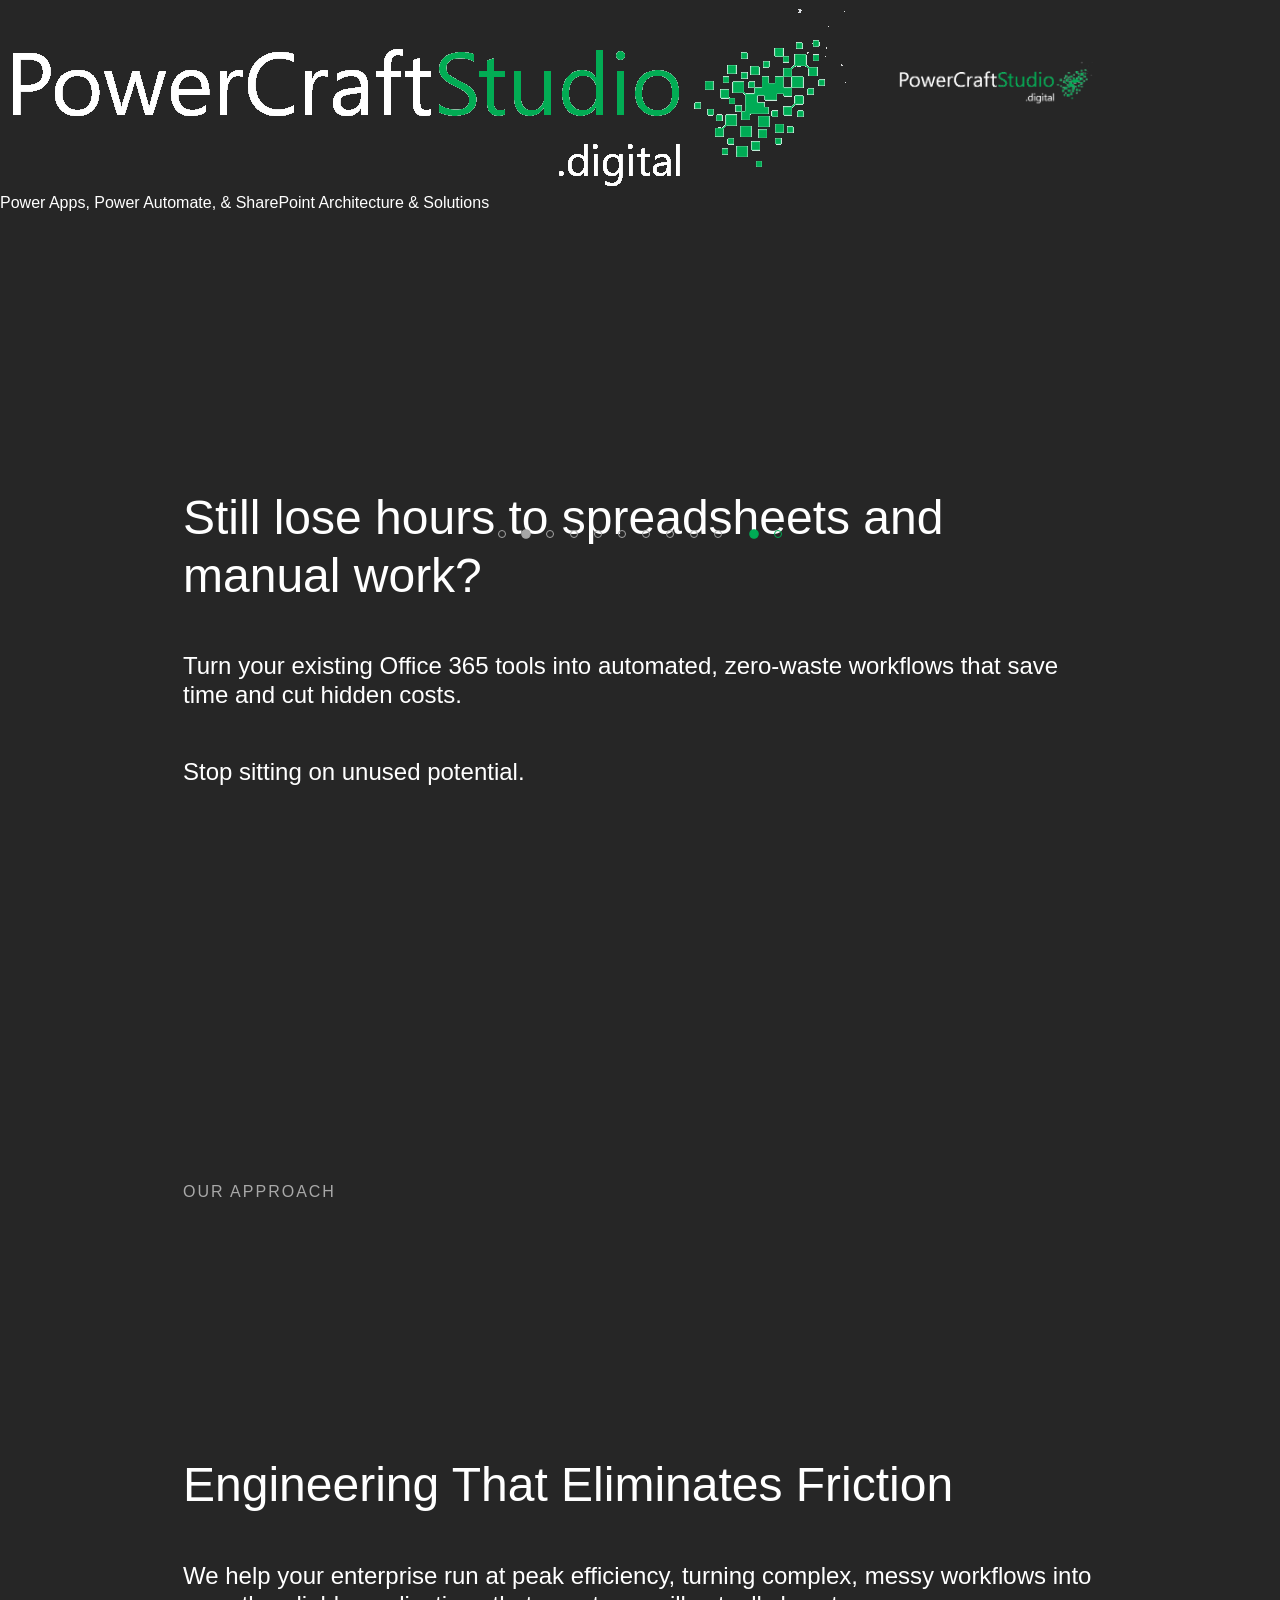
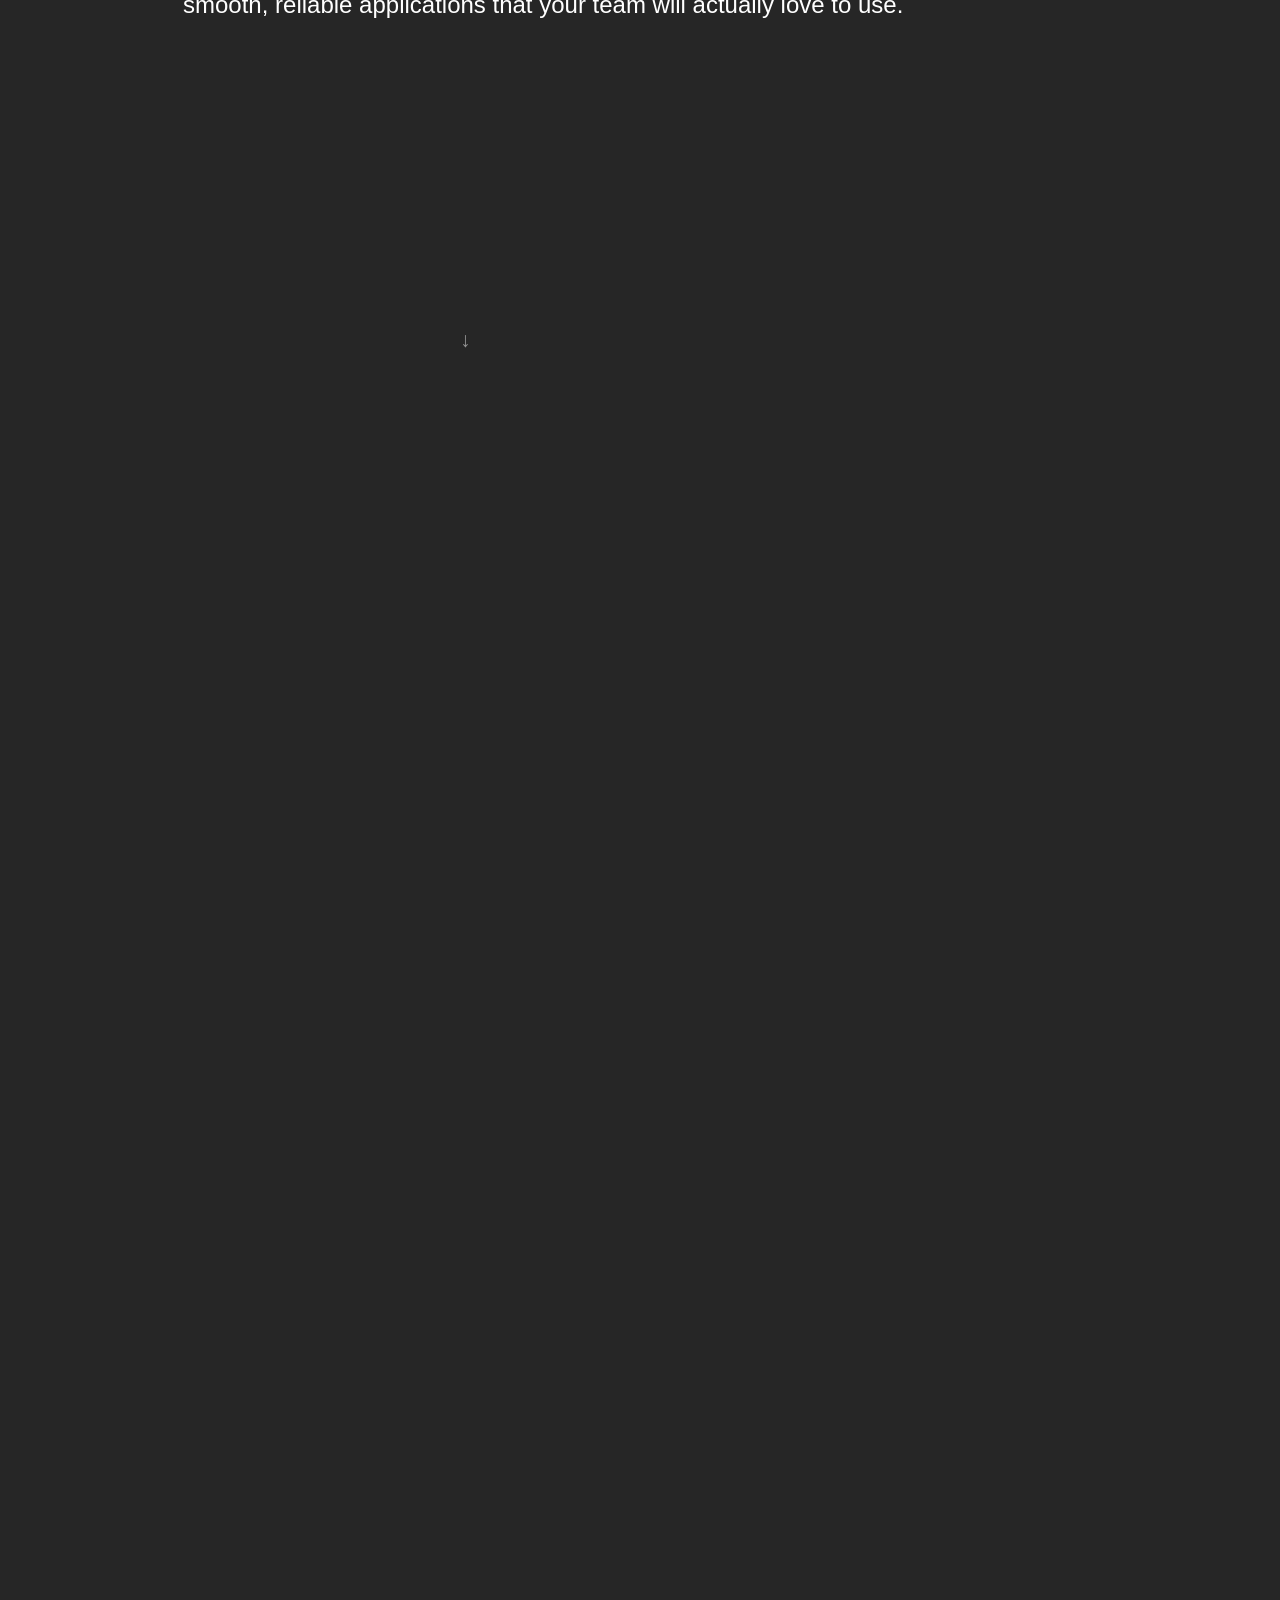
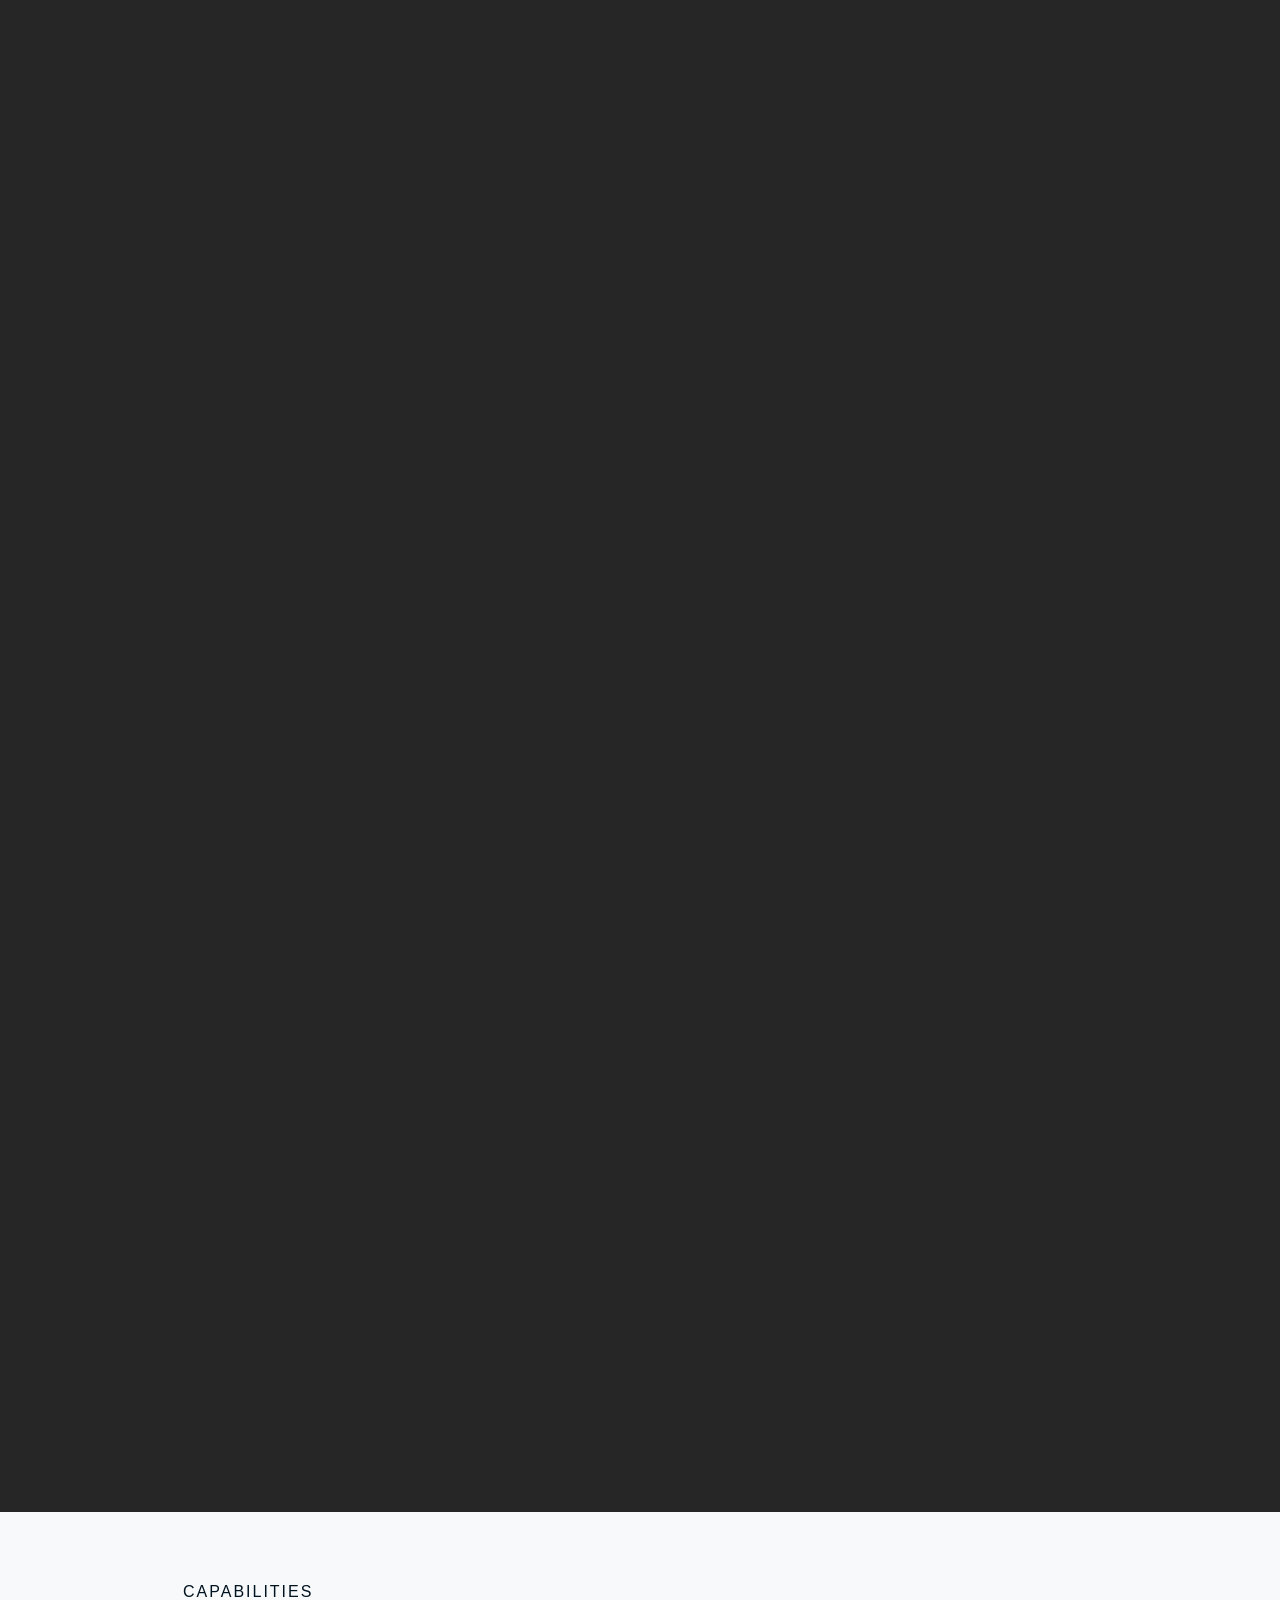
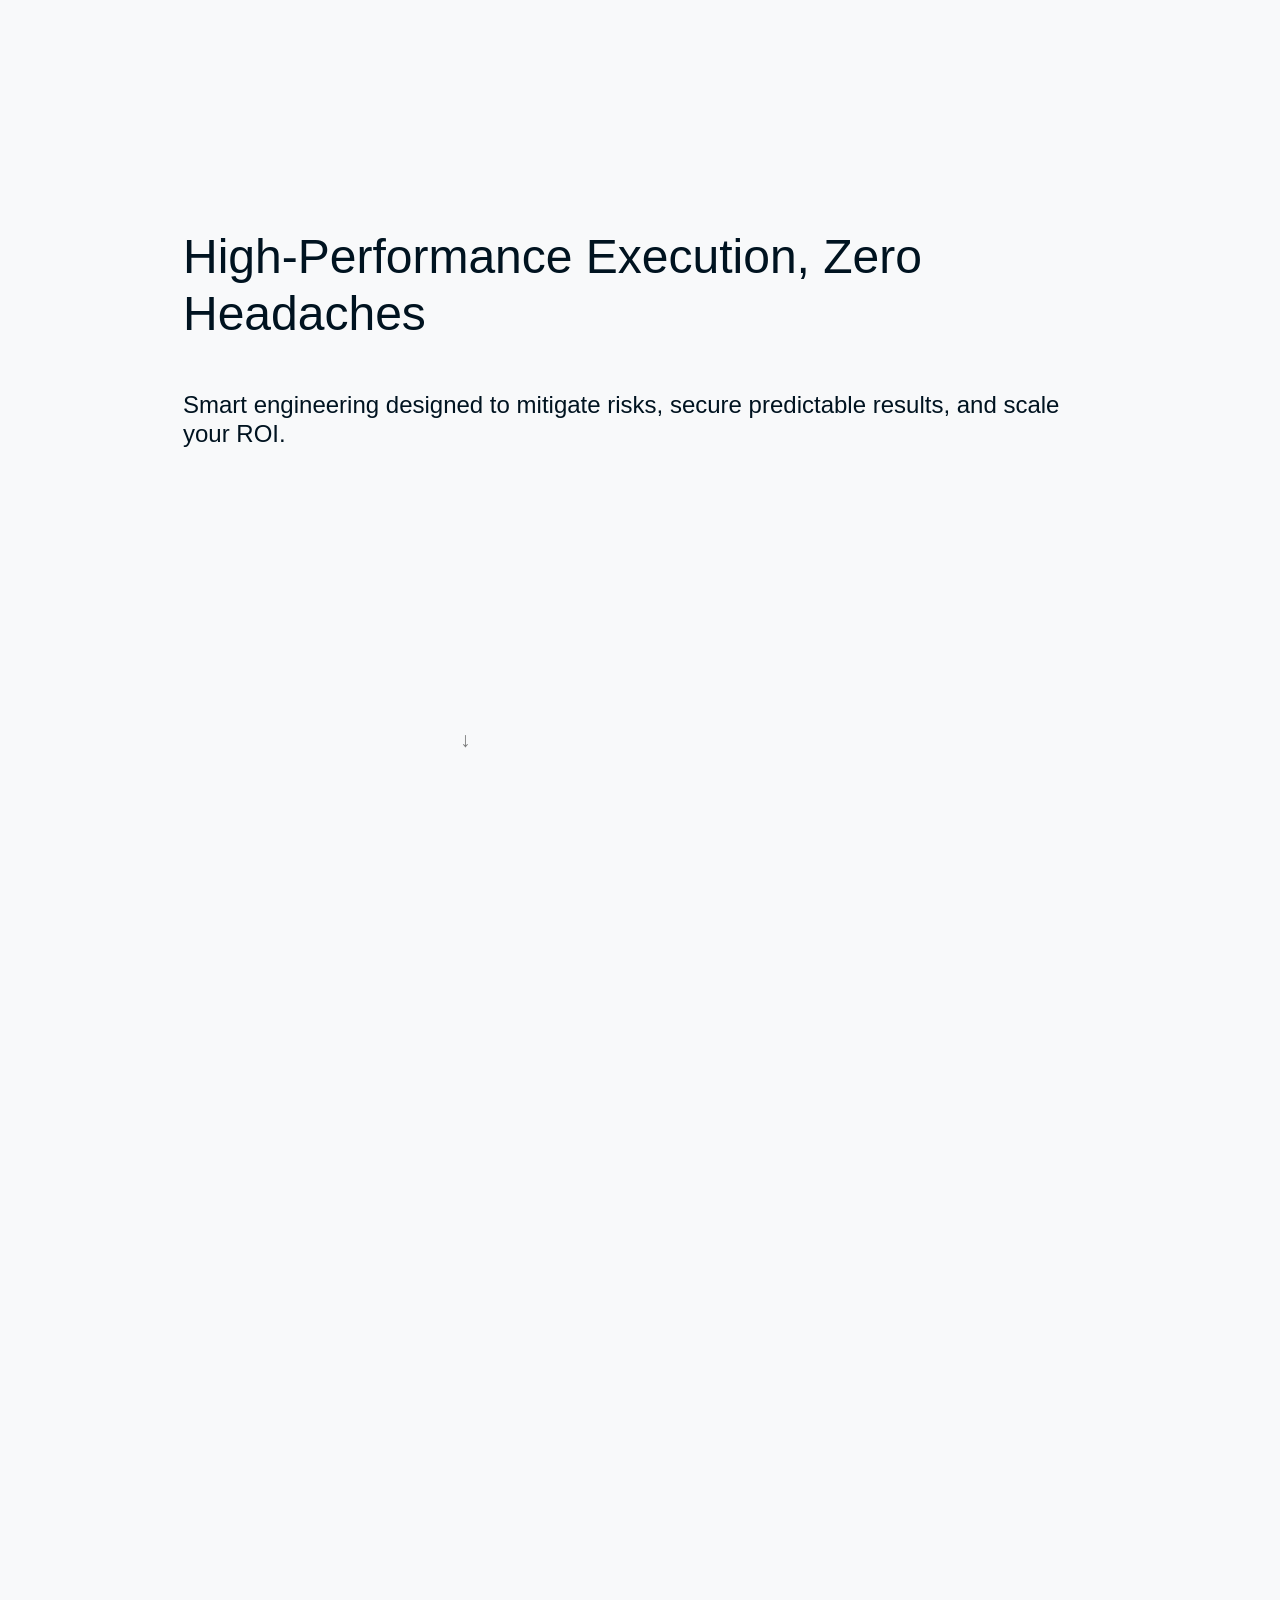
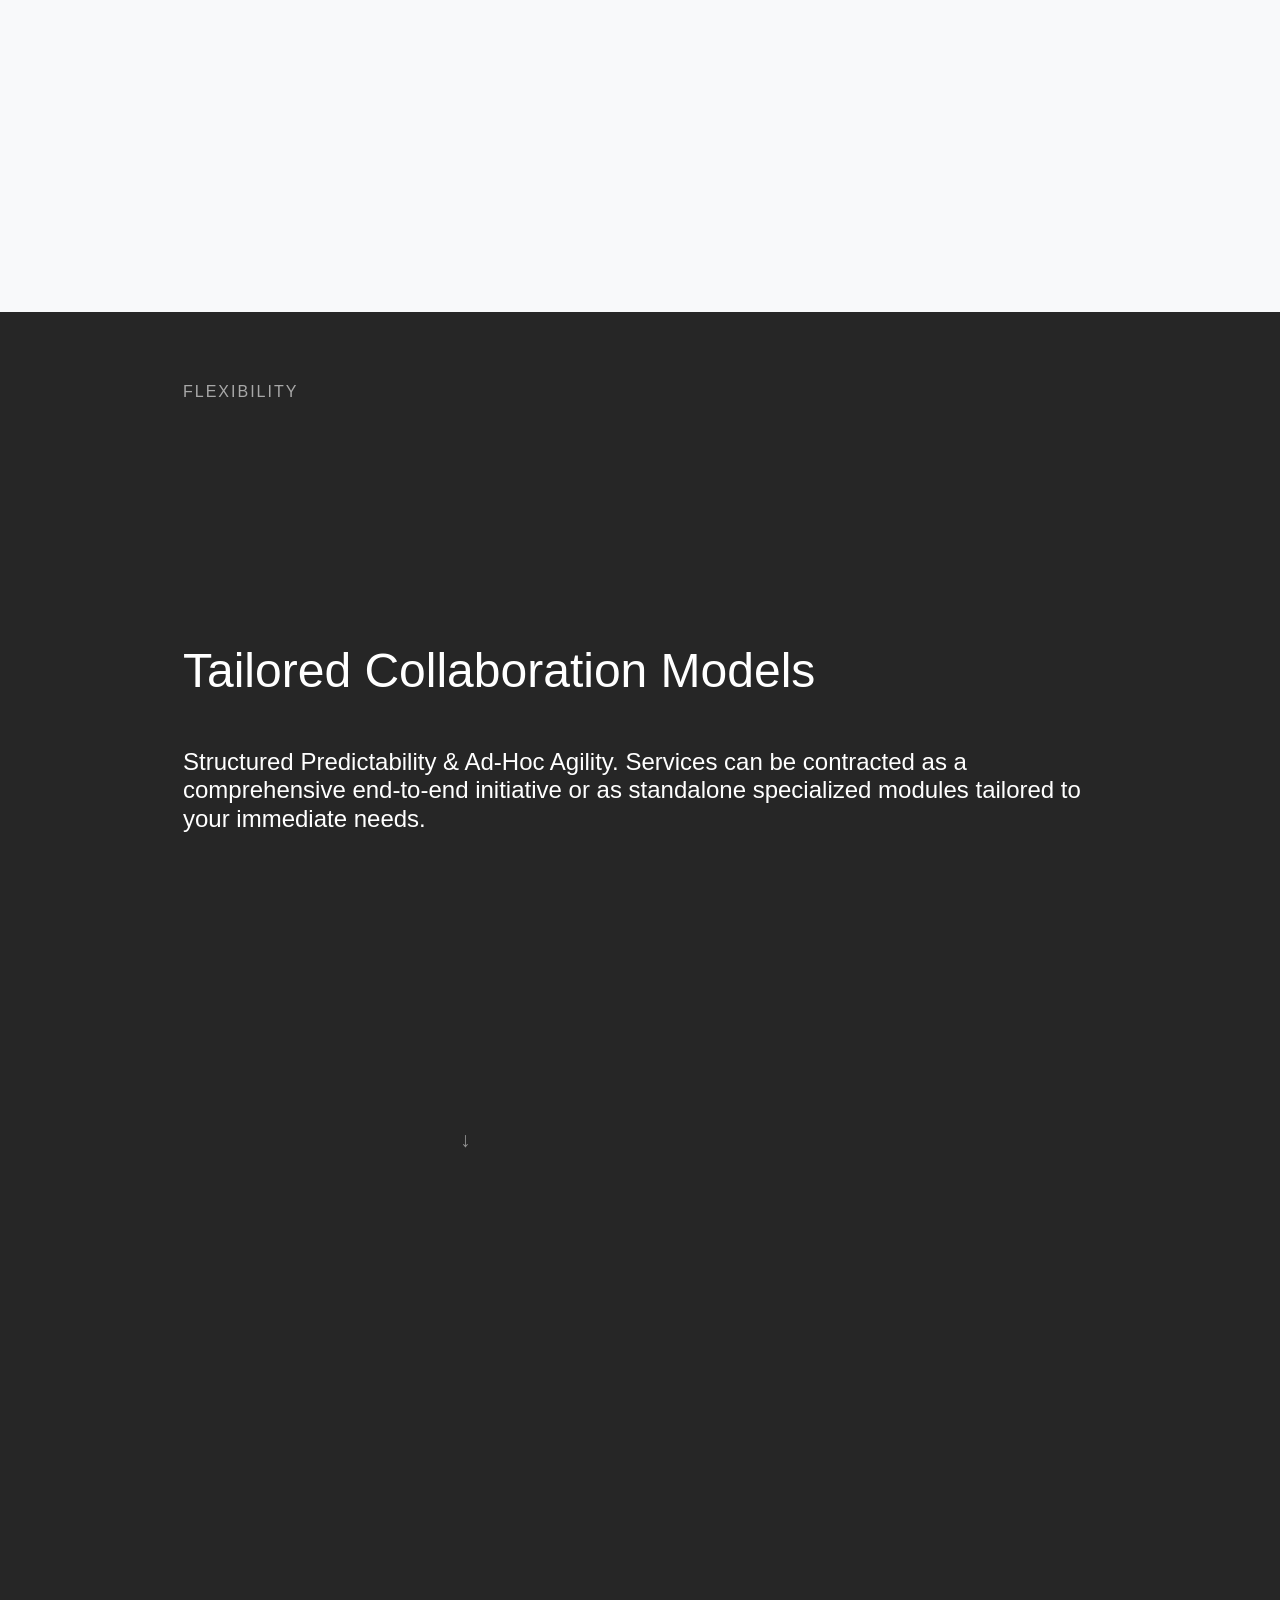
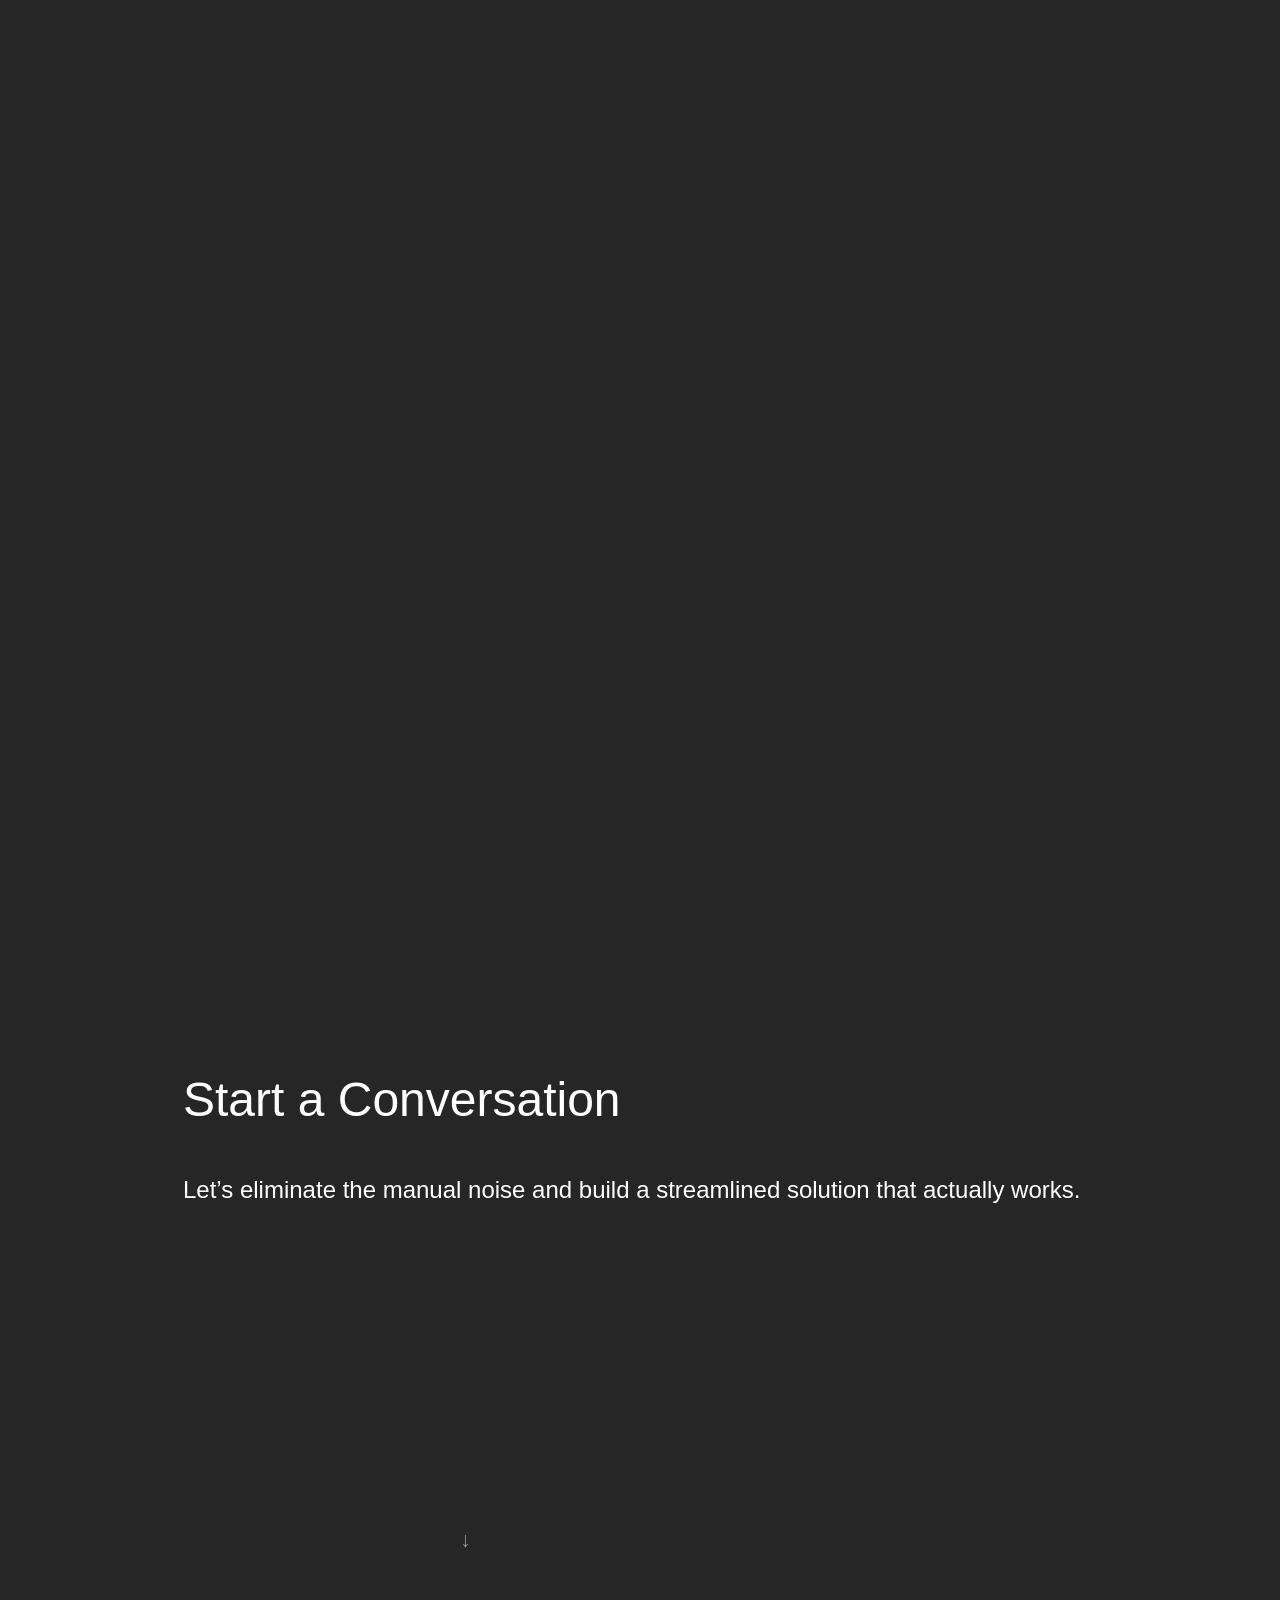
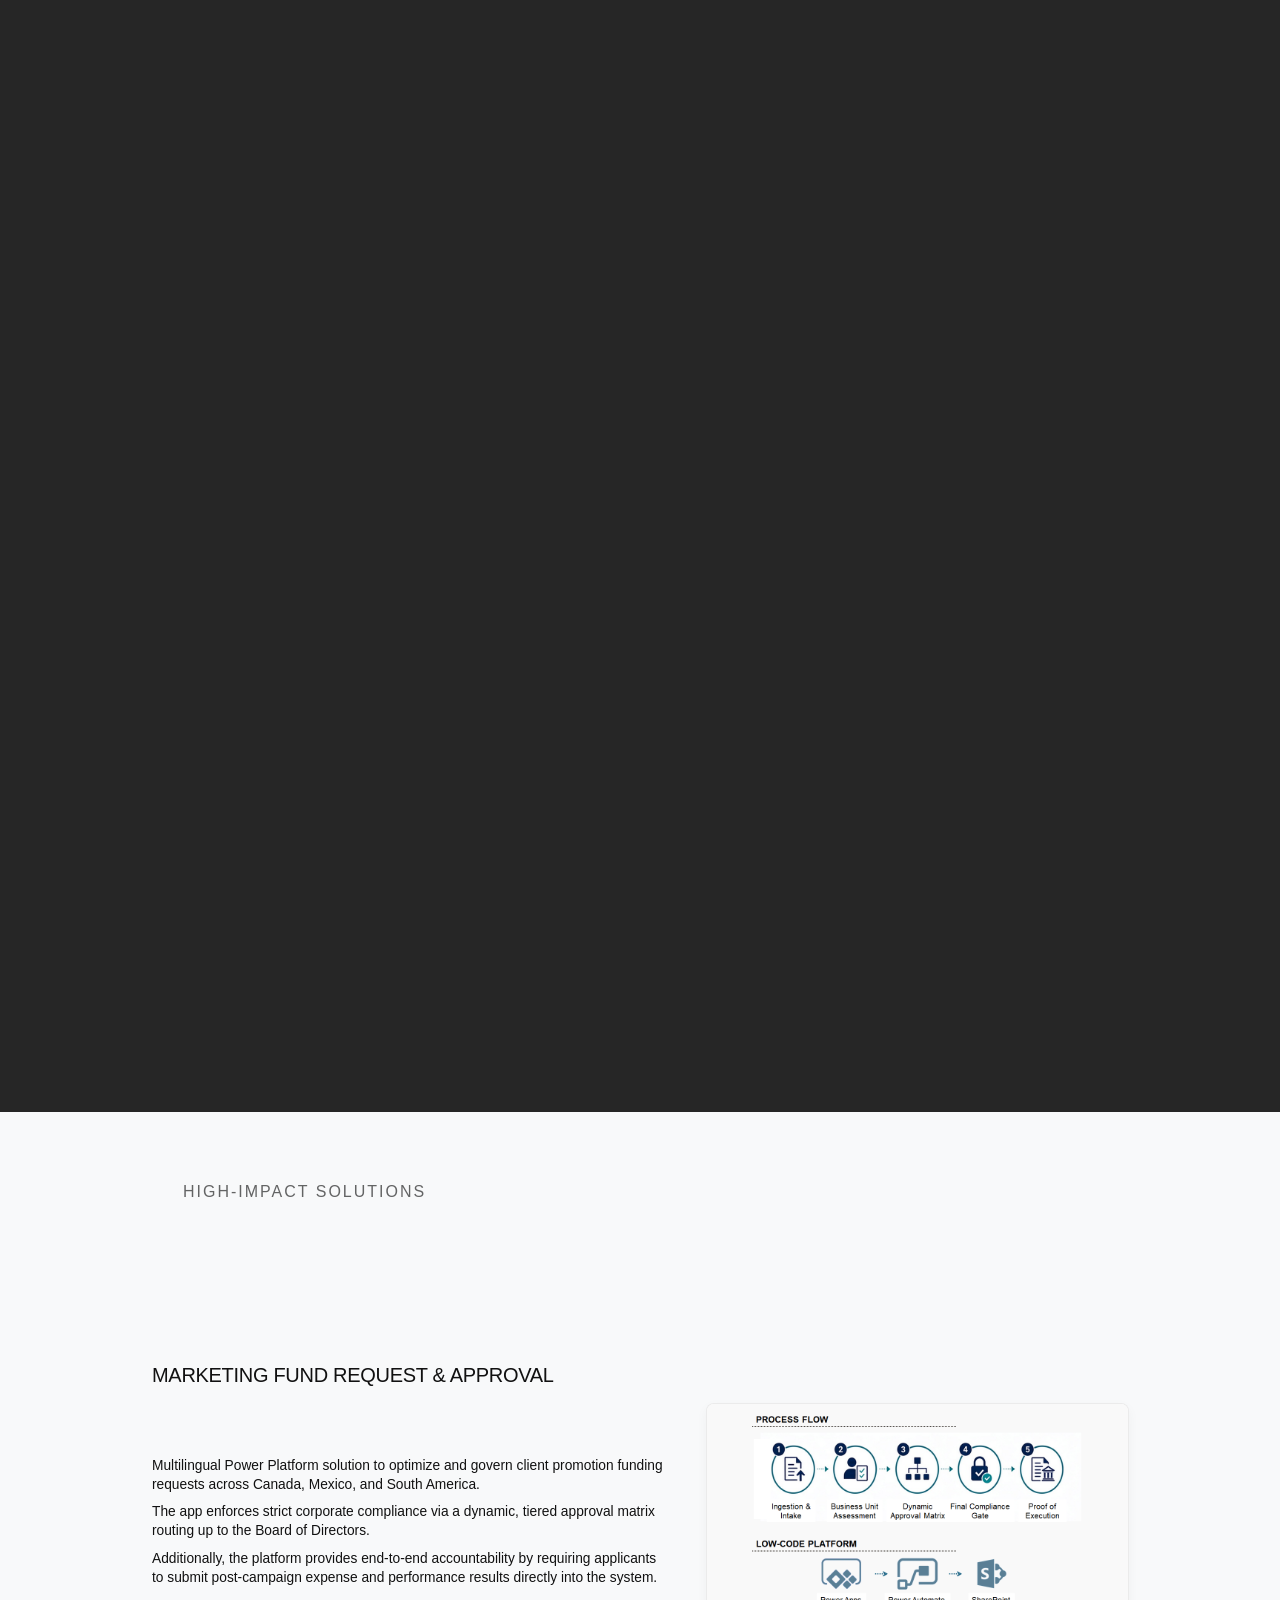
==== commit d3966942: "Add files via upload" ====
--- a/index.html
+++ b/index.html
@@ -8,15 +8,16 @@
     <link rel="stylesheet" href="css/style.css">
 </head>
 
-<body class="lang-en">
+<body class="lang-en page-landing">
     <!-- GLOBAL LAYERS: Floating centered at the top of the screen -->
     <!--div class="nav-navigation-container" style="text-align: center; position: absolute; bottom: 20px; left: 0; right: 0;""-->
     <div class="global-navigation-overlay">
         <nav class="global-menu">
             <!-- 6 Section Navigation Dots with Dynamic Language Tooltips -->
-            <a href="#home" class="nav-dot active" data-en="Home" data-pt="Início"></a>
+            <a href="#landing" class="nav-dot active" data-en="Top" data-pt="Inicio"></a>
+            <a href="#home" class="nav-dot" data-en="Challenge" data-pt="Desafio"></a>
             <a href="#about" class="nav-dot" data-en="Our Approach" data-pt="Nossa Abordagem"></a>
-            <a href="#services" class="nav-dot" data-en="Capabilities" data-pt="Espeialidades"></a>
+            <a href="#services" class="nav-dot" data-en="Capabilities" data-pt="Especialidades"></a>
             <a href="#engagement" class="nav-dot" data-en="Flexibility" data-pt="Flexibilidade"></a>
             <a href="#contact" class="nav-dot" data-en="Start a Conversation" data-pt="Vamos Conversar"></a>
 
@@ -32,6 +33,25 @@
         </nav>
     </div>
 
+    <!-- ============================================================
+     LANDING — tela de abertura (só na home)
+     ============================================================ -->
+    <section id="landing" class="landing">
+        <div class="landing__content">
+            <img src="img/logo.png" alt="PowerCraftStudio" class="landing__logo">
+            <div id="logoWrapper" class="logo-wrapper">
+                <p class="landing__tagline" data-en="Power Apps, Power Automate, & SharePoint Architecture & Solutions"
+                    data-pt="Power Apps, Power Automate & SharePoint Arquitetura & Soluções">
+                    Power Apps, Power Automate, & SharePoint Architecture & Solutions
+                </p>
+
+                <div class="image-popup expanded-card">
+                    <img src="img/power-platform.png" alt="Logo Popup Preview">
+                </div>
+            </div>
+        </div>
+    </section>
+
     <!-- Logo Fixo Global no Canto Superior Direito -->
     <div class="global-logo-overlay">
         <img src="img/logo.png" alt="PowerCraftStudio" id="globalLogo" />
@@ -39,34 +59,33 @@
 
     <!-- FIRST COMPONENT PANEL: HOME SECTION -->
     <section id="home" class="main-section single-view">
-        <h4 class="section-badge" data-en="ENTERPRISE AUTOMATION" data-pt="AUTOMAÇÃO CORPORATIVA">ENTERPRISE AUTOMATION
-        </h4>
         <main class="section-core">
             <div class="text-group">
                 <h1 data-en="Still lose hours to spreadsheets and manual work?"
                     data-pt="Ainda perde horas em planilhas e trabalho manual?">
                     Still lose hours to spreadsheets and manual work?</h1>
-                <h3 data-en="Stop sitting on unused potential. Turn your existing Office 365 tools into automated, zero-waste workflows that save time and cut hidden costs."
-                    data-pt="Pare de deixar potencial estocado. Transforme as ferramentas que você já tem no Office 365 em fluxos automatizados que economizam tempo e eliminam custos invisíveis.">
-                    Stop sitting on unused potential. Turn your existing Office 365 tools into automated, zero-waste
+                <h3 data-en="Turn your existing Office 365 tools into automated, zero-waste workflows that save time and cut hidden costs."
+                    data-pt="Transforme as ferramentas que você já tem no Office 365 em fluxos automatizados que economizam tempo e eliminam custos invisíveis.">
+                    Turn your existing Office 365 tools into automated, zero-waste
                     workflows that save time and cut hidden costs.</h3>
-                <div id="logoWrapper" class="logo-wrapper">
+                <h3 data-en="Stop sitting on unused potential." data-pt="Pare de deixar potencial estocado.">
+                    Stop sitting on unused potential.</h3>
+                <!--div id="logoWrapper" class="logo-wrapper">
                     <div>
                         <h3 style="margin-bottom: 0px !important;"
                             data-en="Continue to see what we can do for you with Power Platform."
-                            data-pt="Continue a explorar o que podemos fazer por você com a Power Platform.">Continue to see what we can do for you
+                            data-pt="Continue a explorar o que podemos fazer por você com a Power Platform.">Continue to
+                            see what we can do for you
                             with Power Platform.</h3><br>
                         <h4 style="color:#A6A6A6" data-en="(Mouse over here)"
                             data-pt="(Passe o cursor sobre esta área)">(Mouse over here)
                         </h4>
                     </div>
-                    <!--img src="img/logo.png" alt="Logo" class="t-logo"-->
-                    <!-- EXPANDED POPUP BLOCK -->
-                    <div class="image-popup expanded-card">
+                    <!-div class="image-popup expanded-card">
                         <img src="img/power-platform.png" alt="Logo Popup Preview">
-                        
-                    </div>
-                </div>
+
+                    </div>
+                </div-->
                 <!--img class="logo-img" src="img/logo.png" alt="Logo"-->
             </div>
         </main>
@@ -125,7 +144,7 @@
 
                 <!-- LAYER 2: Operational Effort -->
                 <div class="about-layer layer-card" id="card-layer-2">
-                    <h4 class="section-badge" data-en="Our Approach" data-pt="Nossa Abordagem">Our Approach</h4>
+                    <!--h4 class="section-badge" data-en="Our Approach" data-pt="Nossa Abordagem">Our Approach</h4-->
                     <div class="section-core split-columns-layout">
                         <div class="column-left-media">
                             <div class="column-left-media">
@@ -154,7 +173,7 @@
 
                 <!-- LAYER 3: The SharePoint-First Strategy -->
                 <div class="about-layer layer-card" id="card-layer-3">
-                    <h4 class="section-badge" data-en="Our Approach" data-pt="Nossa Abordagem">Our Approach</h4>
+                    <!--h4 class="section-badge" data-en="Our Approach" data-pt="Nossa Abordagem">Our Approach</h4-->
                     <div class="section-core split-columns-layout">
                         <div class="column-left-media">
                             <div class="column-left-media">
@@ -214,8 +233,7 @@
                 <div class="section-core split-columns-layout">
                     <div class="column-left-media">
                         <div class="column-left-media">
-                            <h1 style="margin-bottom: 40px; font-weight: 400; font-size: var(--fs-h1);"
-                                data-en="End-to-End Execution & Rollout"
+                            <h1 style="margin-bottom: 40px; font-weight: 400; " data-en="End-to-End Execution & Rollout"
                                 data-pt="Execução e Implantação de Ponta a Ponta">
                                 End-to-End Execution & Rollout</h1>
                         </div>
@@ -238,7 +256,7 @@
                     <div class="column-left-media">
                         <div class="column-left-media">
                             <h1 style="font-weight: 400;" data-en="Scalable Architecture & System Design"
-                                data-pt="Arquitetura Escalável e Design de Sistemas" style="font-size: var(--fs-h1);">
+                                data-pt="Arquitetura Escalável e Design de Sistemas">
                                 Scalable Architecture & System Design</h1>
                         </div>
                         <div class="column-right-text">
@@ -260,8 +278,7 @@
                 <div class="section-core split-columns-layout">
                     <div class="column-left-media">
                         <div class="column-left-media">
-                            <h1 data-en="Dynamic Scaling" data-pt="Escalabilidade Dinâmica"
-                                style="font-size: var(--fs-h1); font-weight: 400;">
+                            <h1 data-en="Dynamic Scaling" data-pt="Escalabilidade Dinâmica" style="font-weight: 400;">
                                 Dynamic Scaling</h1>
                         </div>
                         <div class="column-right-text">
@@ -458,7 +475,8 @@
 
     <!-- SEÇÃO DE CASES - ISOLADA E COM FUNDO CLARO -->
     <section id="case-1" class="cases-standalone-section">
-        <h4 class="section-badge" data-en="Track Record" data-pt="Histórico de Impacto">Track Record</h4>
+        <h4 class="section-badge" data-en="High-Impact Solutions" data-pt="Soluções de Alto Impacto">High-Impact
+            Solutions</h4>
         <div class="cases-inner-wrapper">
 
             <!-- Título do Case -->
@@ -527,7 +545,8 @@
 
     <!-- CASE 2: VARIABLE COMPENSATION -->
     <section id="case-2" class="cases-standalone-section">
-        <h4 class="section-badge" data-en="Track Record" data-pt="Histórico de Impacto">Track Record</h4>
+        <h4 class="section-badge" data-en="High-Impact Solutions" data-pt="Soluções de Alto Impacto">High-Impact
+            Solutions</h4>
         <div class="cases-inner-wrapper">
 
             <!-- Título do Case -->
@@ -597,7 +616,8 @@
 
     <!-- CASE 3: CUSTOMER REGISTRATION PROCESS UPGRADE -->
     <section id="case-3" class="cases-standalone-section">
-        <h4 class="section-badge" data-en="Track Record" data-pt="Histórico de Impacto">Track Record</h4>
+        <h4 class="section-badge" data-en="High-Impact Solutions" data-pt="Soluções de Alto Impacto">High-Impact
+            Solutions</h4>
         <div class="cases-inner-wrapper">
 
             <!-- Título do Case -->
@@ -674,7 +694,8 @@
 
     <!-- CASE 4: DIGITAL PURCHASE REQUISITION -->
     <section id="case-4" class="cases-standalone-section">
-        <h4 class="section-badge" data-en="Track Record" data-pt="Histórico de Impacto">Track Record</h4>
+        <h4 class="section-badge" data-en="High-Impact Solutions" data-pt="Soluções de Alto Impacto">High-Impact
+            Solutions</h4>
         <div class="cases-inner-wrapper">
             <!-- Título do Case -->
             <h2 class="case-main-title" data-en="DIGITAL PURCHASE REQUISITION" data-pt="REQUISIÇÃO DE COMPRA DIGITAL">
@@ -770,7 +791,8 @@
                 </h4>
 
                 <ul class="site-footer__links">
-                    <li><a href="#home" data-en="Ready to Go?" data-pt="Preparado?">Ready to Go?</a></li>
+                    <li><a href="#landing" data-en="Top" data-pt="Inicio">Top</a></li>
+                    <li><a href="#home" data-en="Challenge" data-pt="Desafio">Challenge</a></li>
                     <li><a href="#about" data-en="Our Approach" data-pt="Nossa Abordagem">Our Approach</a></li>
                     <li><a href="#services" data-en="Capability" data-pt="Especialidades">Capability</a></li>
                     <li><a href="#engagement" data-en="Flexibility" data-pt="Flexibiidade">Flexibility</a></li>
@@ -781,8 +803,8 @@
 
             <!-- Coluna 3 — Cases de Sucesso -->
             <div class="site-footer__col site-footer__col--cases">
-                <h4 class="site-footer__heading" data-en="Track Record" data-pt="Histórico de Impacto">
-                    Track Record
+                <h4 class="site-footer__heading" data-en="High-Impact Solutons" data-pt="Soluções de Alto Impacto">
+                    High-Impact Solutions
                 </h4>
 
                 <ul class="site-footer__links">
--- a/css/style.css
+++ b/css/style.css
@@ -0,0 +1,2050 @@
+:root
+{
+    --header-footer-height: clamp(80px, 19.6vh, 3.77cm);
+    --core-height: clamp(250px, 60.8vh, 11.68cm);
+    --side-padding: 183px;
+    --color-primary: #262626;
+    --color-bg1: #262626;
+    --color-text: #FFFFFF;
+
+    /* Add these inside your :root block */
+    --color-bg2: #f8f9fa;
+    --color-text-bg2: #001320;
+
+    --font-family: 'Segoe UI', Arial, sans-serif;
+
+    /* Responsive typography rules */
+    --fs-h1: 3rem;
+    --fs-h2: 2rem;
+    --fs-h3: 1.5rem;
+    --fs-body: 1rem;
+    --fs-small: 0.875rem;
+
+    --container-max: 1200px;
+    --transition: padding 0.3s ease, gap 0.3s ease;
+    /* Fixed: Changed terminal period to semicolon */
+}
+
+/* Base Setup */
+html,
+body
+{
+    margin: 0;
+    padding: 0;
+    width: 100%;
+    height: 100%;
+    font-family: var(--font-family);
+    /* Fixed: Linked directly to your custom font variable */
+    background-color: var(--color-primary);
+    color: var(--color-text);
+}
+
+/* ========================================================
+   UNIFIED STRUCTURAL MULTI-DOT & DOUBLE LANG CIRCLES
+   ======================================================== */
+
+.global-navigation-overlay
+{
+    position: fixed;
+    top: 530px;
+    left: 50%;
+    transform: translateX(-50%);
+    z-index: 999;
+}
+
+.global-menu
+{
+    display: flex;
+    align-items: center;
+    gap: 16px;
+    background: none;
+    border: none;
+    padding: 0;
+}
+
+/* Base style for ALL circles - strictly unified parameters */
+.nav-dot,
+.lang-dot
+{
+    width: 8px;
+    /* Identical widths */
+    height: 8px;
+    /* Identical heights */
+    box-sizing: border-box;
+    background-color: transparent;
+    border-radius: 50%;
+    cursor: pointer;
+    transition: all 0.25s ease;
+    display: inline-block;
+    padding: 0;
+}
+
+/* ========================================================
+   NAVIGATION DOTS UNIVERSAL COLOR UPDATE (#A6A6A6)
+   ======================================================== */
+
+.nav-dot
+{
+    border: 1px solid #A6A6A6;
+    /* Borda universal visível em fundos escuros e claros */
+}
+
+.nav-dot:hover,
+.nav-dot.active
+{
+    background-color: #A6A6A6;
+    transform: scale(1.2);
+}
+
+/* 2. LANGUAGE DOT DETAILS */
+.lang-dot
+{
+    border: 1px solid #00AB55;
+    /* 1px green border */
+}
+
+#btnEn
+{
+    margin-left: 12px;
+    /* Separating gap from the section dots layout */
+}
+
+/* Language Highlight Profile */
+.lang-dot:hover,
+.lang-dot.active
+{
+    background-color: #00AB55;
+    transform: scale(1.2);
+}
+
+html
+{
+    scroll-behavior: smooth;
+}
+
+
+/* ========================================================
+   SECTION CONTAINER ENGINE
+   ======================================================== */
+.main-section
+{
+    display: grid;
+    grid-template-rows: var(--header-footer-height) var(--core-height) var(--header-footer-height);
+    width: 100%;
+    min-height: 100vh;
+}
+
+/* Base Structural Segments */
+.section-header,
+.section-core,
+.section-footer
+{
+    box-sizing: border-box;
+    padding-left: var(--side-padding);
+    padding-right: var(--side-padding);
+    display: flex;
+    align-items: center;
+    justify-content: flex-start;
+    gap: 24px;
+    transition: var(--transition);
+}
+
+.section-header
+{
+    background-color: var(--color-primary);
+    border-bottom: 1px solid #d0d4dc;
+}
+
+.section-core
+{
+    background-color: var(--color-primary);
+}
+
+.section-footer
+{
+    background-color: var(--color-primary);
+    border-top: 1px solid #e2e2e7;
+}
+
+/* Asset Layout Rules */
+.media-asset
+{
+    max-height: 65%;
+    width: auto;
+    object-fit: contain;
+    border-radius: 6px;
+}
+
+.logo-img
+{
+    width: 400px;
+}
+
+h1,
+h2,
+h3,
+h4
+{
+    line-height: 1.2;
+    font-weight: 300;
+    margin: 0;
+}
+
+/* Add custom bottom margins below */
+h1
+{
+    font-size: var(--fs-h1);
+    margin-bottom: 1.5rem;
+    /* Adds spacing under h1 */
+}
+
+h3
+{
+    font-size: var(--fs-h3);
+    max-width: 100%;
+    margin-bottom: 1rem;
+    /* Adds slightly smaller spacing under h3 */
+}
+
+h4
+{
+    font-size: var(--fs-body);
+}
+
+h2
+{
+    font-size: var(--fs-h2);
+}
+
+
+p
+{
+    margin: 0;
+}
+
+a
+{
+    color: inherit;
+    text-decoration: none;
+}
+
+img
+{
+    max-width: 100%;
+    display: block;
+}
+
+/* Cleans structural parameters inside the containers */
+/* Update this block in your CSS file */
+.text-group h1
+{
+    margin: 0 0 3rem 0;
+    /* Top: 0, Right: 0, Bottom: 1.5rem, Left: 0 */
+    padding: 0;
+}
+
+.text-group h3
+{
+    margin: 0 0 3rem 0;
+    /* Top: 0, Right: 0, Bottom: 1rem, Left: 0 */
+    padding: 0;
+}
+
+.text-group h2,
+.text-group p
+{
+    margin: 0;
+    padding: 0;
+}
+
+
+/* Bilingual Hiding System Engine */
+[data-en],
+[data-pt]
+{
+    display: none;
+}
+
+body.lang-en [data-en]
+{
+    display: inline-block;
+}
+
+body.lang-pt [data-pt]
+{
+    display: inline-block;
+}
+
+/* ========================================================
+   SINGLE VIEW MODIFIER (For sections without Header/Footer)
+   ======================================================== */
+.main-section.single-view
+{
+    /* Changes from 3 unequal rows to 1 single full-height block */
+    grid-template-rows: 1fr;
+    height: 100vh;
+}
+
+.main-section.single-view .section-core
+{
+    /* Ensures the single core element expands to fill the 100vh space */
+    height: 100%;
+}
+
+
+
+/* ========================================================
+   MOBILE OVERRIDES (Fixed Mobile Positioning)
+   ======================================================== */
+@media (max-width: 768px)
+{
+    :root
+    {
+        --side-padding: 24px;
+    }
+
+    .global-navigation-overlay
+    {
+        position: fixed !important;
+        top: auto !important;
+        bottom: 24px !important;
+        /* Distância segura da borda inferior da tela */
+        left: 50% !important;
+        transform: translateX(-50%) !important;
+        right: auto !important;
+        z-index: 9999 !important;
+    }
+
+    .global-menu
+    {
+        padding: 0;
+        gap: 12px;
+        /* Pulls circles slightly closer together on narrow phone screens */
+    }
+
+    /* REMOVED the conflicting grid-template-rows: auto 1fr auto rule from here */
+    .main-section
+    {
+        min-height: 100vh;
+        width: 100%;
+    }
+
+    .section-header
+    {
+        padding-top: 70px;
+        /* Gives padding so the floating dots do not block top content text */
+        padding-bottom: 20px;
+    }
+
+    .section-core
+    {
+        flex-direction: column;
+        align-items: flex-start;
+        justify-content: center;
+        padding-top: 40px;
+        padding-bottom: 40px;
+        gap: 20px;
+    }
+
+    .section-footer
+    {
+        padding-top: 20px;
+        padding-bottom: 20px;
+    }
+}
+
+/* ========================================================
+   CINEMATIC STICKY STACK LAYERING SYSTEM
+   ======================================================== */
+
+/* The timeline container controls the total scroll length (4 full viewports long) */
+.about-sticky-timeline
+{
+    position: relative;
+    height: 400vh;
+    background-color: var(--color-primary);
+}
+
+/* This container locks itself onto the browser viewport window while scrolling happens */
+.sticky-viewport-container
+{
+    position: sticky;
+    top: 0;
+    left: 0;
+    width: 100%;
+    height: 100vh;
+    overflow: hidden;
+}
+
+/* Base style for all layout panels stacking on top of each other */
+.about-layer
+{
+    position: absolute;
+    top: 0;
+    left: 0;
+    width: 100%;
+    height: 100vh;
+    box-sizing: border-box;
+    display: flex;
+    align-items: center;
+    transition: transform 0.4s cubic-bezier(0.25, 1, 0.5, 1), opacity 0.4s ease;
+}
+
+/* Setup Layer 0: The clean introductory text slide */
+.layer-intro
+{
+    opacity: 1;
+    z-index: 10;
+}
+
+.layer-intro.faded-out
+{
+    opacity: 0;
+    transform: scale(0.95);
+    pointer-events: none;
+}
+
+.central-intro
+{
+    max-width: 1200px;
+    text-align: left;
+}
+
+/* Setup Cards Layers 1, 2, and 3: Positioned off-screen at the bottom by default */
+.layer-card
+{
+    z-index: 20;
+    transform: translateY(100vh);
+    /* Sits below the window waiting to slide up */
+    background-color: var(--color-primary);
+}
+
+/* Active Card Class: Triggers smooth slide up over previous panels */
+.layer-card.stage-up
+{
+    transform: translateY(0);
+}
+
+/* ========================================================
+   EXACT TWO-COLUMN STRUCTURAL SPLIT
+   ======================================================== */
+.split-columns-layout
+{
+    display: flex;
+    width: 100%;
+    height: var(--core-height) !important;
+    /* Locks parameters within your 11.68cm specification */
+    align-items: center;
+    justify-content: space-between;
+    gap: 60px;
+}
+
+/* Left Column: Exactly half-width, components horizontally centered */
+.column-left-media
+{
+    flex: 1;
+    display: flex;
+    flex-direction: column;
+    align-items: center;
+    text-align: center;
+    justify-content: center;
+}
+
+/* Right Column: Exactly half-width, text content aligned left */
+.column-right-text
+{
+    flex: 1;
+    display: flex;
+    flex-direction: column;
+    text-align: left;
+    justify-content: center;
+}
+
+/* Elements Custom Styles inside columns */
+.gain-icon-large
+{
+    max-height: 80px !important;
+    width: auto;
+    object-fit: contain;
+    margin-bottom: 20px;
+}
+
+.key-indicator-pill
+{
+    /*background-color: rgba(0, 171, 85, 0.12);*/
+    color: #00AB55;
+    /*border: 1px solid rgba(0, 171, 85, 0.3);*/
+    /*padding: 6px 14px;*/
+    /*border-radius: 20px;*/
+    font-size: var(--fs-small);
+    font-weight: 300;
+    margin-bottom: 16px;
+    display: inline-block;
+}
+
+.column-left-media h3
+{
+    margin: 0;
+    font-size: var(--fs-h3);
+    color: var(--color-text);
+}
+
+.column-right-text p
+{
+    font-size: var(--fs-body);
+    line-height: 1.6;
+    color: rgba(255, 255, 255, 0.85);
+    max-width: 550px;
+}
+
+/* ========================================================
+   SERVICES SECTION LIGHT THEME OVERRIDE
+   ======================================================== */
+
+section#services.services-theme-override,
+section#services.services-theme-override .sticky-viewport-container,
+section#services.services-theme-override .about-layer,
+section#services.services-theme-override .layer-card,
+section#services.services-theme-override .section-core
+{
+    background-color: var(--color-bg2) !important;
+}
+
+/* Cor do texto para todos os elementos padrão dentro da seção de serviços */
+section#services.services-theme-override h1,
+section#services.services-theme-override h2,
+section#services.services-theme-override h3,
+section#services.services-theme-override h4,
+section#services.services-theme-override p,
+section#services.services-theme-override .column-right-text h3
+{
+    color: var(--color-text-bg2) !important;
+}
+
+/* Garantir que os títulos h1 da coluna esquerda na seção de serviços também fiquem com a cor escura correta */
+section#services.services-theme-override .column-left-media h1
+{
+    color: var(--color-text-bg2) !important;
+}
+
+section#services.services-theme-override .column-right-text h3
+{
+    color: rgba(0, 19, 32, 0.85) !important;
+}
+
+/* ========================================================
+   ENGAGEMENT SECTION STYLES (3-COLUMN GRID)
+   ======================================================== */
+
+#engagement
+{
+    background-color: var(--color-primary, #262626);
+    color: #ffffff;
+}
+
+#engagement .engagement-grid
+{
+    display: grid;
+    grid-template-columns: repeat(3, 1fr);
+    gap: 32px;
+    width: 100%;
+    max-width: 1200px;
+    margin: 0 auto;
+    align-items: stretch;
+}
+
+#engagement .engagement-card
+{
+    background: rgba(255, 255, 255, 0.03);
+    border: 1px solid rgba(255, 255, 255, 0.1);
+    border-radius: 8px;
+    padding: 40px 32px;
+    text-align: left;
+    display: flex;
+    flex-direction: column;
+    justify-content: flex-start;
+    transition: transform 0.3s ease, border-color 0.3s ease;
+}
+
+#engagement .engagement-card:hover
+{
+    border-color: rgba(255, 255, 255, 0.3);
+    transform: translateY(-4px);
+}
+
+#engagement .engagement-card h1
+{
+    font-size: var(--fs-h2, 2rem);
+    margin-bottom: 24px;
+    color: #ffffff;
+    font-weight: 300;
+    /* Ajustado para Light */
+}
+
+#engagement .engagement-list
+{
+    list-style: none;
+    padding: 0;
+    margin: 0;
+}
+
+#engagement .engagement-list li
+{
+    font-size: var(--fs-h4, 1.1rem);
+    color: rgba(255, 255, 255, 0.85);
+    margin-bottom: 16px;
+    position: relative;
+    padding-left: 24px;
+    line-height: 1.5;
+    font-weight: 300;
+    /* Ajustado para Light */
+}
+
+#engagement .engagement-list li::before
+{
+    content: "—";
+    position: absolute;
+    left: 0;
+    color: #A6A6A6;
+}
+
+/* Responsividade para telas menores */
+@media (max-width: 900px)
+{
+    #engagement .engagement-grid
+    {
+        grid-template-columns: 1fr;
+        gap: 20px;
+    }
+}
+
+/* ========================================================
+   CONTACT LAYERED STYLES
+   ======================================================== */
+
+#contact-layer-1 .custom-form input,
+#contact-layer-1 .custom-form textarea
+{
+    width: 100%;
+    background: rgba(255, 255, 255, 0.03);
+    border: 1px solid rgba(255, 255, 255, 0.12);
+    border-radius: 6px;
+    padding: 16px 20px;
+    color: #ffffff;
+    font-size: 1rem;
+    font-weight: 300;
+    font-family: inherit;
+    transition: border-color 0.3s ease, background-color 0.3s ease;
+    box-sizing: border-box;
+}
+
+#contact-layer-1 .custom-form input:focus,
+#contact-layer-1 .custom-form textarea:focus
+{
+    outline: none;
+    border-color: #A6A6A6;
+    background: rgba(255, 255, 255, 0.06);
+}
+
+#contact-layer-1 .custom-form input::placeholder,
+#contact-layer-1 .custom-form textarea::placeholder
+{
+    color: rgba(255, 255, 255, 0.4);
+    font-weight: 300;
+}
+
+#contact-layer-1 .btn-submit
+{
+    background: transparent;
+    border: none;
+    color: #ffffff;
+    font-size: 1.15rem;
+    font-weight: 300;
+    cursor: pointer;
+    padding: 10px 0;
+    display: inline-flex;
+    align-items: center;
+    transition: color 0.3s ease, transform 0.3s ease;
+}
+
+#contact-layer-1 .btn-submit:hover
+{
+    color: #A6A6A6;
+    transform: translateX(4px);
+}
+
+/* ========================================================
+   SCROLL ARROW & TOOLTIP (ALINHADO À ESQUERDA DOS DOTS)
+   ======================================================== */
+
+.scroll-arrow-container
+{
+    position: absolute;
+    bottom: 60px;
+    /* Alinhado exatamente à esquerda dos pontos de navegação */
+    left: calc(50% - 180px);
+    display: flex;
+    align-items: center;
+    z-index: 60;
+    pointer-events: auto;
+    /* Permite capturar o hover */
+}
+
+/* A Seta Minimalista (Apenas visual, sem comportamento de link/botão) */
+.scroll-arrow
+{
+    font-size: 1.3rem;
+    color: rgba(255, 255, 255, 0.5);
+    animation: bounceVertical 2s infinite;
+    user-select: none;
+    cursor: default;
+}
+
+/* Caso seja a seção de serviços com fundo claro */
+.services-theme-override .scroll-arrow
+{
+    color: rgba(0, 0, 0, 0.5);
+}
+
+/* Tooltip Discreto posicionado À ESQUERDA da seta */
+.scroll-arrow-container .scroll-tooltip
+{
+    visibility: hidden;
+    opacity: 0;
+    background: rgba(0, 0, 0, 0.85);
+    color: #ffffff;
+    font-size: 0.75rem;
+    font-weight: 300;
+    padding: 5px 10px;
+    border-radius: 4px;
+    white-space: nowrap;
+    transition: opacity 0.3s ease, visibility 0.3s ease;
+    pointer-events: none;
+
+    /* Posicionamento fixo à esquerda da seta */
+    position: absolute;
+    right: 25px;
+    /* Empurra o balão para a esquerda da seta */
+}
+
+/* Fundo do tooltip ajustado para o tema claro de serviços, se necessário */
+.services-theme-override .scroll-arrow-container .scroll-tooltip
+{
+    background: rgba(0, 0, 0, 0.85);
+    color: #ffffff;
+}
+
+/* Exibir o Tooltip suavemente ao passar o mouse na seta */
+.scroll-arrow-container:hover .scroll-tooltip
+{
+    visibility: visible;
+    opacity: 1;
+}
+
+@keyframes bounceVertical
+{
+
+    0%,
+    20%,
+    50%,
+    80%,
+    100%
+    {
+        transform: translateY(0);
+    }
+
+    40%
+    {
+        transform: translateY(-5px);
+    }
+
+    60%
+    {
+        transform: translateY(-2px);
+    }
+}
+
+/* ========================================================
+   REFINAMENTO FINAL - SEÇÃO #CASES (SEM LINHA & COM RESPIRO)
+   ======================================================== */
+
+section#cases.cases-standalone-section
+{
+    background-color: #f8f9fa !important;
+    color: #111111 !important;
+    height: 100vh !important;
+    max-height: 100vh !important;
+    overflow: hidden !important;
+    display: flex !important;
+    align-items: center !important;
+    padding: 15px 0 !important;
+    box-sizing: border-box !important;
+}
+
+#cases .cases-inner-wrapper
+{
+    max-width: 1200px !important;
+    margin: 0 auto !important;
+    padding: 0 24px !important;
+    width: 100% !important;
+    box-sizing: border-box !important;
+}
+
+/* Título com Font-Weight 400 confirmado */
+#cases .case-main-title
+{
+    font-size: 1.25rem !important;
+    font-weight: 400 !important;
+    /* CONFIRMADO */
+    color: #111111 !important;
+    margin-bottom: 16px !important;
+    letter-spacing: -0.3px !important;
+    text-align: left !important;
+    text-transform: uppercase;
+}
+
+/* Grid Conteúdo Principal */
+#cases .case-content-grid
+{
+    display: grid !important;
+    grid-template-columns: 1.1fr 0.9fr !important;
+    gap: 32px !important;
+    align-items: start !important;
+    margin-bottom: 12px !important;
+    /* Reduzido para aproximar os KPIs */
+}
+
+#cases .case-text-block p
+{
+    font-size: 0.86rem !important;
+    font-weight: 400 !important;
+    line-height: 1.4 !important;
+    color: #111111 !important;
+    margin-bottom: 8px !important;
+    text-align: left !important;
+}
+
+#cases .case-image-block img
+{
+    width: 100% !important;
+    height: auto !important;
+    max-height: 300px !important;
+    object-fit: contain !important;
+    border-radius: 6px !important;
+    border: 1px solid rgba(0, 0, 0, 0.08) !important;
+    background: #ffffff !important;
+    box-shadow: 0 4px 12px rgba(0, 0, 0, 0.04) !important;
+}
+
+/* Rodapé de Indicadores: SEM LINHA e com recuo inferior para os dots */
+#cases .case-kpi-footer
+{
+    border-top: none !important;
+    /* REMOVIDA A LINHA SEPARADORA */
+    padding-top: 0 !important;
+    margin-top: 0 !important;
+    margin-bottom: 30px !important;
+    /* Empurra os textos para CIMA dos dots */
+    text-align: left !important;
+}
+
+#cases .case-kpi-footer h3
+{
+    font-size: 0.75rem !important;
+    font-weight: 400 !important;
+    color: #111111 !important;
+    letter-spacing: 1.2px !important;
+    margin-bottom: 6px !important;
+}
+
+#cases .kpi-grid
+{
+    display: grid !important;
+    grid-template-columns: repeat(3, 1fr) !important;
+    gap: 20px !important;
+}
+
+#cases .kpi-card .kpi-number
+{
+    display: block !important;
+    font-size: 2rem !important;
+    font-weight: 400 !important;
+    color: #111111 !important;
+    line-height: 1 !important;
+    margin-bottom: 2px !important;
+}
+
+#cases .kpi-card .kpi-label
+{
+    display: block !important;
+    font-size: 0.78rem !important;
+    font-weight: 400 !important;
+    color: #111111 !important;
+}
+
+/* Suporte Idiomas */
+body.lang-en #home #cases .case-img.img-en
+{
+    display: block !important;
+}
+
+body.lang-en #home #cases .case-img.img-pt
+{
+    display: none !important;
+}
+
+body.lang-pt #home #cases .case-img.img-pt
+{
+    display: block !important;
+}
+
+body.lang-pt #home #cases .case-img.img-en
+{
+    display: none !important;
+}
+
+/* Grid específico para 2 indicadores no rodapé do Case 4 */
+#cases .kpi-grid-2col
+{
+    display: grid !important;
+    grid-template-columns: repeat(2, 1fr) !important;
+    gap: 40px !important;
+}
+
+/* ========================================================
+   ESTILO UNIFICADO PARA OS 4 CASES (FUNDO CLARO & VIEWPORT ÚNICA)
+   ======================================================== */
+
+section.cases-standalone-section
+{
+    background-color: #f8f9fa !important;
+    color: #111111 !important;
+    height: 100vh !important;
+    max-height: 100vh !important;
+    overflow: hidden !important;
+    display: flex !important;
+    align-items: center !important;
+    padding: 15px 0 !important;
+    box-sizing: border-box !important;
+    position: relative !important;
+}
+
+
+/*SERGIO ALTEREI DE 1200 PARA 1000PX */
+
+section.cases-standalone-section .cases-inner-wrapper
+{
+    max-width: 1000px !important;
+    margin: 0 auto !important;
+    padding: 0 12px !important;
+    width: 100% !important;
+    box-sizing: border-box !important;
+}
+
+/* Título com Font-Weight 400 */
+section.cases-standalone-section .case-main-title
+{
+    font-size: 1.25rem !important;
+    font-weight: 400 !important;
+    color: #111111 !important;
+    margin-bottom: 16px !important;
+    letter-spacing: -0.3px !important;
+    text-align: left !important;
+    text-transform: uppercase;
+}
+
+/* Grid Conteúdo Principal */
+section.cases-standalone-section .case-content-grid
+{
+    display: grid !important;
+    grid-template-columns: 1.1fr 0.9fr !important;
+    gap: 32px !important;
+    align-items: start !important;
+    margin-bottom: 12px !important;
+}
+
+section.cases-standalone-section .case-text-block p
+{
+    font-size: 0.86rem !important;
+    font-weight: 400 !important;
+    line-height: 1.4 !important;
+    color: #111111 !important;
+    margin-bottom: 8px !important;
+    text-align: left !important;
+}
+
+section.cases-standalone-section .case-image-block img
+{
+    width: 100% !important;
+    height: auto !important;
+    max-height: 400px !important;
+    object-fit: contain !important;
+    border-radius: 6px !important;
+    border: 1px solid rgba(0, 0, 0, 0.08) !important;
+    background: #ffffff !important;
+    box-shadow: 0 4px 12px rgba(0, 0, 0, 0.04) !important;
+}
+
+/* Rodapé de Indicadores: Sem linha e com respiro para os dots */
+section.cases-standalone-section .case-kpi-footer
+{
+    border-top: none !important;
+    padding-top: 0 !important;
+    margin-top: 0 !important;
+    margin-bottom: 30px !important;
+    text-align: left !important;
+}
+
+section.cases-standalone-section .case-kpi-footer h3
+{
+    font-size: 0.75rem !important;
+    font-weight: 400 !important;
+    color: #111111 !important;
+    letter-spacing: 1.2px !important;
+    margin-bottom: 6px !important;
+}
+
+section.cases-standalone-section .kpi-grid
+{
+    display: grid !important;
+    grid-template-columns: repeat(3, 1fr) !important;
+    gap: 20px !important;
+}
+
+section.cases-standalone-section .kpi-grid-2col
+{
+    display: grid !important;
+    grid-template-columns: repeat(2, 1fr) !important;
+    gap: 40px !important;
+}
+
+section.cases-standalone-section .kpi-card .kpi-number
+{
+    display: block !important;
+    font-size: 2rem !important;
+    font-weight: 400 !important;
+    color: #111111 !important;
+    line-height: 1 !important;
+    margin-bottom: 2px !important;
+}
+
+section.cases-standalone-section .kpi-card .kpi-label
+{
+    display: block !important;
+    font-size: 0.78rem !important;
+    font-weight: 400 !important;
+    color: #111111 !important;
+}
+
+/* Suporte de Idiomas para as Imagens dos Cases */
+body.lang-en section.cases-standalone-section .case-img.img-en
+{
+    display: block !important;
+}
+
+body.lang-en section.cases-standalone-section .case-img.img-pt
+{
+    display: none !important;
+}
+
+body.lang-pt section.cases-standalone-section .case-img.img-pt
+{
+    display: block !important;
+}
+
+body.lang-pt section.cases-standalone-section .case-img.img-en
+{
+    display: none !important;
+}
+
+body.lang-en #home .case-img.img-en
+{
+    display: block !important;
+}
+
+body.lang-en #home .case-img.img-pt
+{
+    display: none !important;
+}
+
+body.lang-pt #home .case-img.img-pt
+{
+    display: block !important;
+}
+
+body.lang-pt #home .case-img.img-en
+{
+    display: none !important;
+}
+
+
+/* Reforço de visibilidade para os links de navegação (dots) no fundo claro */
+section.cases-standalone-section~.nav-navigation-container .nav-dot,
+.cases-standalone-section .nav-dot
+{
+    background-color: rgba(0, 0, 0, 0.2) !important;
+    border: 1.5px solid #111111 !important;
+    display: inline-block;
+    width: 10px;
+    height: 10px;
+    border-radius: 50%;
+    margin: 0 4px;
+    transition: all 0.3s ease;
+}
+
+section.cases-standalone-section~.nav-navigation-container .nav-dot.active,
+.cases-standalone-section .nav-dot.active
+{
+    background-color: #111111 !important;
+    border-color: #111111 !important;
+    transform: scale(1.3);
+}
+
+/* ========================================================
+   ESTILIZAÇÃO DO FOOTER (RODAPÉ PRO)
+   ======================================================== */
+
+.site-footer
+{
+    background-color: #0b0c10 !important;
+    color: #ffffff !important;
+    padding: 60px 0 20px 0 !important;
+    font-family: inherit;
+    border-top: 1px solid rgba(255, 255, 255, 0.1) !important;
+    position: relative;
+    z-index: 10;
+}
+
+.site-footer__content
+{
+    max-width: 1200px !important;
+    margin: 0 auto !important;
+    padding: 0 24px !important;
+    display: grid !important;
+    grid-template-columns: 1.5fr 1fr 1fr 1fr !important;
+    /* 4 Colunas */
+    gap: 40px !important;
+    box-sizing: border-box !important;
+}
+
+/* Coluna 1: Marca */
+.site-footer__logo
+{
+    max-width: 180px !important;
+    height: auto !important;
+    margin-bottom: 16px !important;
+}
+
+.site-footer__tagline
+{
+    font-size: 0.85rem !important;
+    line-height: 1.5 !important;
+    color: #a0a5b5 !important;
+    margin-bottom: 16px !important;
+    font-weight: 300 !important;
+}
+
+.site-footer__email
+{
+    color: #20c997 !important;
+    /* Destaque elegante no email */
+    font-size: 0.85rem !important;
+    text-decoration: none !important;
+    transition: color 0.3s ease !important;
+}
+
+.site-footer__email:hover
+{
+    color: #ffffff !important;
+    text-decoration: underline !important;
+}
+
+/* Colunas de Conteúdo & Títulos */
+.site-footer__heading
+{
+    font-size: 0.95rem !important;
+    font-weight: 500 !important;
+    color: #ffffff !important;
+    margin-bottom: 20px !important;
+    letter-spacing: 0.5px !important;
+    text-transform: uppercase !important;
+}
+
+.site-footer__links
+{
+    list-style: none !important;
+    padding: 0 !important;
+    margin: 0 !important;
+}
+
+.site-footer__links li
+{
+    margin-bottom: 10px !important;
+}
+
+.site-footer__links a
+{
+    color: #a0a5b5 !important;
+    font-size: 0.85rem !important;
+    text-decoration: none !important;
+    font-weight: 300 !important;
+    transition: all 0.2s ease !important;
+}
+
+.site-footer__links a:hover
+{
+    color: #ffffff !important;
+    padding-left: 4px !important;
+    /* Pequeno deslize ao passar o mouse */
+}
+
+/* Link Social (LinkedIn) */
+.site-footer__social-link
+{
+    display: inline-flex !important;
+    align-items: center !important;
+    gap: 8px !important;
+    color: #a0a5b5 !important;
+    text-decoration: none !important;
+    font-size: 0.85rem !important;
+    transition: color 0.3s ease !important;
+}
+
+.site-footer__social-icon
+{
+    width: 20px !important;
+    height: 20px !important;
+    fill: currentColor !important;
+}
+
+.site-footer__social-link:hover
+{
+    color: #0077b5 !important;
+    /* Cor oficial do LinkedIn */
+}
+
+/* Base do Rodapé (Copyright & Back to Top) */
+.site-footer__bottom
+{
+    max-width: 1200px !important;
+    margin: 40px auto 0 auto !important;
+    padding: 20px 24px 0 24px !important;
+    border-top: 1px solid rgba(255, 255, 255, 0.08) !important;
+    display: flex !important;
+    justify-content: space-between !important;
+    align-items: center !important;
+    box-sizing: border-box !important;
+}
+
+.site-footer__copyright
+{
+    font-size: 0.8rem !important;
+    color: #707585 !important;
+    margin: 0 !important;
+}
+
+.site-footer__to-top
+{
+    color: #a0a5b5 !important;
+    font-size: 0.8rem !important;
+    text-decoration: none !important;
+    display: flex !important;
+    align-items: center !important;
+    gap: 6px !important;
+    transition: color 0.3s ease !important;
+}
+
+.site-footer__to-top:hover
+{
+    color: #ffffff !important;
+}
+
+.site-footer__to-top-arrow
+{
+    font-size: 1rem !important;
+}
+
+/* ========================================================
+   CORREÇÃO DO ALINHAMENTO DA COLUNA CONNECT / SOCIAL
+   ======================================================== */
+
+.site-footer__col--social
+{
+    display: flex !important;
+    flex-direction: column !important;
+    align-items: flex-start !important;
+    position: relative !important;
+    top: auto !important;
+    left: auto !important;
+}
+
+/* Força o título a ocupar a linha do topo */
+.site-footer__col--social .site-footer__heading
+{
+    display: block !important;
+    position: relative !important;
+    margin-bottom: 20px !important;
+    width: 100% !important;
+}
+
+/* Garante que a lista fique abaixo do título */
+.site-footer__col--social .site-footer__links
+{
+    display: block !important;
+    position: relative !important;
+    list-style: none !important;
+    padding: 0 !important;
+    margin: 0 !important;
+    width: 100% !important;
+}
+
+.site-footer__col--social .site-footer__links li
+{
+    margin-bottom: 10px !important;
+    display: block !important;
+}
+
+/* Formatação do Link com Ícone e Texto */
+.site-footer__social-link
+{
+    display: inline-flex !important;
+    align-items: center !important;
+    gap: 8px !important;
+    color: #a0a5b5 !important;
+    text-decoration: none !important;
+    font-size: 0.85rem !important;
+    line-height: 1.2 !important;
+    transition: color 0.3s ease !important;
+}
+
+.site-footer__social-icon
+{
+    width: 16px !important;
+    height: 16px !important;
+    flex-shrink: 0 !important;
+    fill: currentColor !important;
+}
+
+.site-footer__social-link:hover
+{
+    color: #0077b5 !important;
+    /* Cor oficial do LinkedIn */
+}
+
+/* ========================================================
+   RESPONSIVIDADE DO FOOTER (TABLETS & MOBILE)
+   ======================================================== */
+
+@media (max-width: 900px)
+{
+    .site-footer__content
+    {
+        grid-template-columns: 1fr 1fr !important;
+        /* 2x2 no Tablet */
+        gap: 30px !important;
+    }
+}
+
+@media (max-width: 550px)
+{
+    .site-footer__content
+    {
+        grid-template-columns: 1fr !important;
+        /* 1 Coluna no Celular */
+        gap: 32px !important;
+        text-align: left !important;
+    }
+
+    .site-footer__bottom
+    {
+        flex-direction: column !important;
+        gap: 12px !important;
+        align-items: flex-start !important;
+    }
+}
+
+@media (max-width: 900px)
+{
+    #cases .kpi-grid-2col
+    {
+        grid-template-columns: 1fr !important;
+        gap: 20px !important;
+    }
+}
+
+/* Mobile Fallback Behavior: Stacks sequentially for touchscreen scrolling */
+@media (max-width: 768px)
+{
+    .about-sticky-timeline
+    {
+        height: auto;
+        /* Dissolves multi-viewport sizing locks on mobile */
+    }
+
+    .sticky-viewport-container
+    {
+        position: relative;
+        height: auto;
+    }
+
+    .about-layer
+    {
+        position: relative;
+        height: auto;
+        padding: 60px 0;
+        transform: none !important;
+        opacity: 1 !important;
+    }
+
+    .split-columns-layout
+    {
+        flex-direction: column;
+        height: auto !important;
+        gap: 32px;
+    }
+
+    .column-right-text
+    {
+        text-align: left;
+    }
+
+    h1
+    {
+        font-size: var(--fs-h2) !important;
+        margin-bottom: 1.5rem;
+        /* Adds spacing under h1 */
+    }
+
+    .column-left-media h1
+    {
+        font-size: var(--fs-h2) !important;
+    }
+
+    h3
+    {
+        font-size: var(--fs-body);
+        max-width: 100%;
+        margin-bottom: 1rem;
+        /* Adds slightly smaller spacing under h3 */
+    }
+
+    .column-right-text h3
+    {
+        font-size: var(--fs-body);
+    }
+
+    h4
+    {
+        font-size: var(--fs-body);
+    }
+
+    h2
+    {
+        font-size: var(--fs-h2);
+    }
+}
+
+/* ========================================================
+   AJUSTE DE RESPONSIVIDADE MOBILE PARA A SEÇÃO #ABOUT
+   ======================================================== */
+
+@media (max-width: 768px)
+{
+
+    /* Altere #about ou a classe principal dos três frames conforme o nome real no seu HTML */
+    #about,
+    .about-section,
+    .about-container
+    {
+        height: auto !important;
+        min-height: 100vh !important;
+        padding: 40px 20px !important;
+        box-sizing: border-box !important;
+    }
+
+    /* Força os 3 frames/cartões a empilharem verticalmente */
+    #about .about-grid,
+    .about-cards-wrapper,
+    .about-content
+    {
+        display: flex !important;
+        flex-direction: column !important;
+        gap: 20px !important;
+        width: 100% !important;
+    }
+
+    /* Garante que cada frame individual ocupe 100% da largura disponível */
+    #about .about-card,
+    #about .frame,
+    .about-column
+    {
+        width: 100% !important;
+        max-width: 100% !important;
+        box-sizing: border-box !important;
+    }
+}
+
+/* ========================================================
+   AJUSTE DE RESPONSIVIDADE MOBILE PARA AS CAMADAS DE #ABOUT
+   ======================================================== */
+
+@media (max-width: 768px)
+{
+
+    /* Libera a altura fixa do container principal do About no mobile */
+    #about
+    {
+        height: auto !important;
+        min-height: auto !important;
+        overflow: visible !important;
+        padding: 40px 16px !important;
+        display: block !important;
+    }
+
+    /* Transforma as camadas em blocos empilhados verticalmente */
+    #about .about-layer
+    {
+        position: relative !important;
+        top: auto !important;
+        left: auto !important;
+        right: auto !important;
+        bottom: auto !important;
+        opacity: 1 !important;
+        visibility: visible !important;
+        display: block !important;
+        height: auto !important;
+        min-height: auto !important;
+        margin-bottom: 30px !important;
+        transform: none !important;
+        pointer-events: auto !important;
+    }
+
+    /* Garante que elementos com classes de fade/intro apareçam visíveis no mobile */
+    #about .about-layer.faded-out,
+    #about .about-layer.layer-intro
+    {
+        opacity: 1 !important;
+        visibility: visible !important;
+        transform: none !important;
+    }
+}
+
+/* ========================================================
+   AJUSTE DE RESPONSIVIDADE E ESPAÇAMENTO DA IMAGEM DOS CASES
+   ======================================================== */
+
+/* Ajuste fino no grid para dar mais respiro ao bloco de imagem */
+section.cases-standalone-section .case-content-grid
+{
+    display: grid !important;
+    grid-template-columns: 1.1fr 0.9fr !important;
+    gap: 40px !important;
+    /* Aumenta o espaçamento entre texto e imagem */
+    align-items: center !important;
+}
+
+/* Garante que a imagem tenha flexibilidade sem espremer */
+section.cases-standalone-section .case-image-block
+{
+    display: flex !important;
+    justify-content: center !important;
+    align-items: center !important;
+    width: 100% !important;
+}
+
+section.cases-standalone-section .case-image-block img
+{
+    width: 100% !important;
+    height: auto !important;
+    max-height: 340px !important;
+    /* Permite um pouco mais de altura vertical */
+    object-fit: contain !important;
+    border-radius: 8px !important;
+}
+
+/* Em tablets e telas menores, empilha a imagem abaixo do texto para nunca espremer */
+@media (max-width: 900px)
+{
+    section.cases-standalone-section
+    {
+        height: auto !important;
+        min-height: 100vh !important;
+        padding: 60px 20px !important;
+    }
+
+    section.cases-standalone-section .case-content-grid
+    {
+        grid-template-columns: 1fr !important;
+        /* Transforma em uma única coluna */
+        gap: 24px !important;
+    }
+
+    section.cases-standalone-section .case-image-block img
+    {
+        max-height: 260px !important;
+        margin: 0 auto !important;
+    }
+}
+
+/* ========================================================
+   LOGO GLOBAL FIXO (CANTO SUPERIOR DIREITO)
+   ======================================================== */
+
+.global-logo-overlay
+{
+    position: fixed !important;
+    top: 60px !important;
+    right: 183px !important;
+    z-index: 999 !important;
+    /* Fica acima das seções */
+    pointer-events: none !important;
+    /* Não interfere nos cliques */
+}
+
+.global-logo-overlay img
+{
+    width: 200px !important;
+    height: auto !important;
+    display: block !important;
+    transition: opacity 0.3s ease !important;
+    /* Transição suave na troca */
+}
+
+@media (max-width: 768px)
+{
+
+    /* Oculta completamente a seta de scroll no mobile */
+    .scroll-arrow-container
+    {
+        display: none !important;
+    }
+}
+
+/* Responsividade para Celulares */
+/* ============================================================
+   MOBILE — RETRATO (em pé) — mantém o seu código atual
+   ============================================================ */
+@media (max-width: 768px) and (orientation: portrait)
+{
+    .global-logo-overlay
+    {
+        top: 30px !important;
+        right: 20px !important;
+    }
+
+    .global-logo-overlay img
+    {
+        width: 100px !important;
+    }
+}
+
+/* ============================================================
+   MOBILE — PAISAGEM (deitado) — NOVO
+   ============================================================ */
+@media (max-width: 900px) and (orientation: landscape)
+{
+
+    /* Logo menor e reposicionado para não ficar no meio da tela */
+    .global-logo-overlay
+    {
+        top: 12px !important;
+        right: 12px !important;
+        left: auto !important;
+        bottom: auto !important;
+        transform: none !important;
+        /* Caso o logo esteja centralizado via flex/grid no container */
+        margin: 0 !important;
+    }
+
+    .global-logo-overlay img
+    {
+        width: 70px !important;
+        /* menor no landscape */
+        height: auto !important;
+        max-height: 60px !important;
+    }
+
+    /* Se o logo estava centralizado por posicionamento absoluto (left: 50%) */
+    .global-logo-overlay
+    {
+        left: auto !important;
+        transform: translate(0, 0) !important;
+    }
+}
+
+/* ============================================================
+   HOVER / CLICK IMAGE POPUP EFFECT
+   ============================================================ */
+.logo-wrapper
+{
+    position: relative;
+    display: inline-block;
+    cursor: pointer;
+}
+
+.t-logo
+{
+    width: 400px;
+    /* Ajuste o tamanho padrão do logo se necessário */
+    height: auto;
+}
+
+/* Popup base */
+.image-popup
+{
+    position: fixed !important;
+    top: 50% !important;
+    left: 50% !important;
+    transform: translate(-50%, -50%) scale(0.95) !important;
+    width: 80vw;
+    max-width: 1000px;
+    height: auto;
+    max-height: 85vh;
+    background-color: rgba(38, 38, 38, 0.95) !important;
+    /* Fundo escuro translúcido para destacar */
+    backdrop-filter: blur(8px);
+    box-sizing: border-box;
+    padding: 32px;
+    border-radius: 12px;
+
+    display: flex;
+    justify-content: center;
+    align-items: center;
+
+    opacity: 0;
+    visibility: hidden;
+    transition: all 0.3s ease-in-out;
+    pointer-events: none;
+    z-index: 99999;
+    box-shadow: 0 25px 50px rgba(0, 0, 0, 0.7);
+}
+
+/* Imagem dentro do popup */
+.image-popup img
+{
+    width: 100% !important;
+    height: auto !important;
+    max-height: 70vh !important;
+    display: block;
+    object-fit: contain;
+    border-radius: 8px;
+}
+
+/* Variação expanded-card */
+.image-popup.expanded-card
+{
+    display: flex;
+    flex-direction: column;
+    align-items: center;
+    justify-content: center;
+}
+
+/* Gatilho de hover (Desktop) */
+@media (min-width: 769px)
+{
+    .logo-wrapper:hover .image-popup
+    {
+        opacity: 1;
+        visibility: visible;
+        transform: translate(-50%, -50%) scale(1) !important;
+        pointer-events: auto;
+    }
+}
+
+/* Gatilho via Classe JS (Mobile ou Clique) */
+.logo-wrapper.is-active .image-popup
+{
+    opacity: 1;
+    visibility: visible;
+    transform: translate(-50%, -50%) scale(1) !important;
+    pointer-events: auto;
+}
+
+/* Responsividade Mobile */
+@media (max-width: 768px)
+{
+    .image-popup
+    {
+        width: 92vw !important;
+        padding: 16px;
+    }
+
+    .t-logo
+    {
+        width: 180px;
+    }
+}
+
+/* ========================================================
+   ESTILIZAÇÃO DO LAYER / CARD DE FORMULÁRIO (CONTATO)
+   ======================================================== */
+
+/* Garante que o container do formulário na direita tenha destaque visual */
+#contact .about-layer.layer-card .column-left-media:last-child
+{
+    background-color: #202020 !important;
+    /* Fundo levemente destacado do fundo principal */
+    border: 1px solid #2e2e2e !important;
+    border-radius: 12px !important;
+    padding: 36px !important;
+    box-shadow: 0 10px 30px rgba(0, 0, 0, 0.3) !important;
+    box-sizing: border-box !important;
+}
+
+/* Estilo limpo para os inputs e textarea dentro do formulário */
+#contact .custom-form .form-group input,
+#contact .custom-form .form-group textarea
+{
+    width: 100% !important;
+    background-color: #171717 !important;
+    border: 1px solid #333333 !important;
+    border-radius: 6px !important;
+    padding: 14px 16px !important;
+    color: #ffffff !important;
+    font-size: 0.95rem !important;
+    outline: none !important;
+    box-sizing: border-box !important;
+    transition: border-color 0.3s ease, box-shadow 0.3s ease;
+}
+
+#contact .custom-form .form-group input:focus,
+#contact .custom-form .form-group textarea:focus
+{
+    border-color: #28a745 !important;
+    box-shadow: 0 0 0 2px rgba(40, 167, 69, 0.2) !important;
+}
+
+#contact .custom-form .form-group textarea
+{
+    resize: vertical !important;
+    min-height: 110px !important;
+}
+
+/* Botão de envio elegante */
+#contact .custom-form .btn-submit
+{
+    background: transparent !important;
+    border: none !important;
+    color: #ffffff !important;
+    font-size: 1.05rem !important;
+    font-weight: 300 !important;
+    cursor: pointer !important;
+    padding: 0 !important;
+    transition: color 0.3s ease, transform 0.2s ease;
+}
+
+#contact .custom-form .btn-submit:hover
+{
+    color: #28a745 !important;
+    transform: translateX(4px) !important;
+}
+
+/* Ajuste mobile para que o card do formulário se acomode perfeitamente */
+@media (max-width: 768px)
+{
+    #contact .about-layer.layer-card .column-left-media:last-child
+    {
+        padding: 20px !important;
+    }
+}
+
+/* ========================================================
+   REFINAMENTO DEFINITIVO DO FORMULÁRIO (LAYER 2)
+   ======================================================== */
+
+#contact-layer-2 .section-core
+{
+    display: flex !important;
+    justify-content: center !important;
+    align-items: center !important;
+    width: 100% !important;
+}
+
+#contact-layer-2 .contact-form-expanded-wrapper
+{
+    width: 100% !important;
+    max-width: 640px !important;
+    margin: 0 auto !important;
+    background: transparent !important;
+    border: none !important;
+    box-shadow: none !important;
+    padding: 0 20px !important;
+    box-sizing: border-box !important;
+}
+
+/* 1. SEPARAÇÃO ENTRE OS BOXES (GARANTE O ESPAÇAMENTO ENTRE CAMPOS) */
+#contact-layer-2 .custom-form .form-group
+{
+    margin-bottom: 24px !important;
+    /* Espaço vertical entre os campos */
+    width: 100% !important;
+    display: block !important;
+}
+
+/* 2. REMOÇÃO DO FUNDO PRETO E APLICAÇÃO DO PADRÃO ENGAGEMENT-CARD */
+#contact-layer-2 .custom-form .form-group input,
+#contact-layer-2 .custom-form .form-group textarea,
+#contact-layer-2 input,
+#contact-layer-2 textarea
+{
+    width: 100% !important;
+    background: rgba(255, 255, 255, 0.03) !important;
+    background-color: rgba(255, 255, 255, 0.03) !important;
+    border: 1px solid rgba(255, 255, 255, 0.1) !important;
+    border-radius: 8px !important;
+    padding: 20px 24px !important;
+    font-size: 1.15rem !important;
+    color: #ffffff !important;
+    box-sizing: border-box !important;
+    outline: none !important;
+    -webkit-appearance: none !important;
+    appearance: none !important;
+    transition: border-color 0.3s ease, background-color 0.3s ease !important;
+}
+
+/* Altura ampliada do campo de mensagem */
+#contact-layer-2 .custom-form .form-group textarea
+{
+    min-height: 100px !important;
+    resize: vertical !important;
+}
+
+/* Efeito de destaque ao passar o mouse */
+#contact-layer-2 .custom-form .form-group input:hover,
+#contact-layer-2 .custom-form .form-group textarea:hover
+{
+    border-color: rgba(255, 255, 255, 0.3) !important;
+}
+
+/* Efeito ao clicar para digitar */
+#contact-layer-2 .custom-form .form-group input:focus,
+#contact-layer-2 .custom-form .form-group textarea:focus
+{
+    border-color: rgba(255, 255, 255, 0.5) !important;
+    background: rgba(255, 255, 255, 0.06) !important;
+    background-color: rgba(255, 255, 255, 0.06) !important;
+}
+
+/* Alinhamento do botão de envio */
+#contact-layer-2 .form-action
+{
+    text-align: left !important;
+    margin-top: 12px !important;
+}
+
+#contact-layer-2 .btn-submit
+{
+    font-size: 1.2rem !important;
+    padding: 12px 0 !important;
+}
+
+/* Responsividade Mobile */
+@media (max-width: 768px)
+{
+    #contact-layer-2 .contact-form-expanded-wrapper
+    {
+        padding: 0 16px !important;
+    }
+
+    #contact-layer-2 .custom-form .form-group input,
+    #contact-layer-2 .custom-form .form-group textarea
+    {
+        padding: 16px 18px !important;
+        font-size: 1rem !important;
+    }
+}
+
+/* ========================================================
+   RESPONSIVIDADE MOBILE DO FORMULÁRIO (LAYER 2)
+   ======================================================== */
+@media (max-width: 768px)
+{
+    #contact-layer-2 .contact-form-expanded-wrapper
+    {
+        padding: 0 16px !important;
+        max-width: 100% !important;
+    }
+
+    #contact-layer-2 .custom-form .form-group input,
+    #contact-layer-2 .custom-form .form-group textarea
+    {
+        padding: 16px 18px !important;
+        font-size: 1rem !important;
+        /* Tamanho ideal para leitura em celular sem dar zoom */
+    }
+
+    #contact-layer-2 .custom-form .form-group textarea
+    {
+        min-height: 90px !important;
+        /* Mantém a proporção reduzida também no mobile */
+    }
+}
+
+/* ========================================================
+   QUALIFICADOR REUTILIZÁVEL DE SEÇÃO (SECTION BADGE / H4)
+   ======================================================== */
+
+.section-badge
+{
+    position: absolute !important;
+    top: 70px !important;
+    left: var(--side-padding, 183px) !important;
+
+    font-size: 1rem !important;
+    font-weight: 300 !important;
+    letter-spacing: 2px !important;
+    text-transform: uppercase !important;
+    color: rgba(255, 255, 255, 0.6) !important;
+    /* Cor padrão para fundo escuro */
+
+    margin: 0 !important;
+    padding: 0 !important;
+    z-index: 50 !important;
+    pointer-events: none !important;
+}
+
+/* Cor escura automática para seções de fundo claro (Serviços e Cases) */
+.services-theme-override .section-badge,
+.cases-standalone-section .section-badge,
+section.cases-standalone-section .section-badge
+{
+    color: rgba(0, 0, 0, 0.6) !important;
+    /* Texto escuro e legível no fundo claro */
+}
+
+/* ============================================================
+   MOBILE — RETRATO (em pé) — mantém o seu código atual
+   ============================================================ */
+@media (max-width: 768px) and (orientation: portrait)
+{
+    .section-badge
+    {
+        top: 30px !important;
+        left: 24px !important;
+        font-size: 0.75rem !important;
+    }
+}
+
+/* ============================================================
+   MOBILE — PAISAGEM (deitado) — NOVO
+   ============================================================ */
+@media (max-width: 900px) and (orientation: landscape)
+{
+
+    /* Badge menor e reposicionada no canto superior esquerdo */
+    .section-badge
+    {
+        top: 12px !important;
+        left: 16px !important;
+        right: auto !important;
+        bottom: auto !important;
+        font-size: 0.65rem !important;
+        /* menor no landscape */
+        padding: 4px 10px !important;
+        /* caso tenha padding */
+        transform: none !important;
+        /* se estava centralizada via transform */
+        margin: 0 !important;
+        /* se estava centralizada via margin auto */
+    }
+}
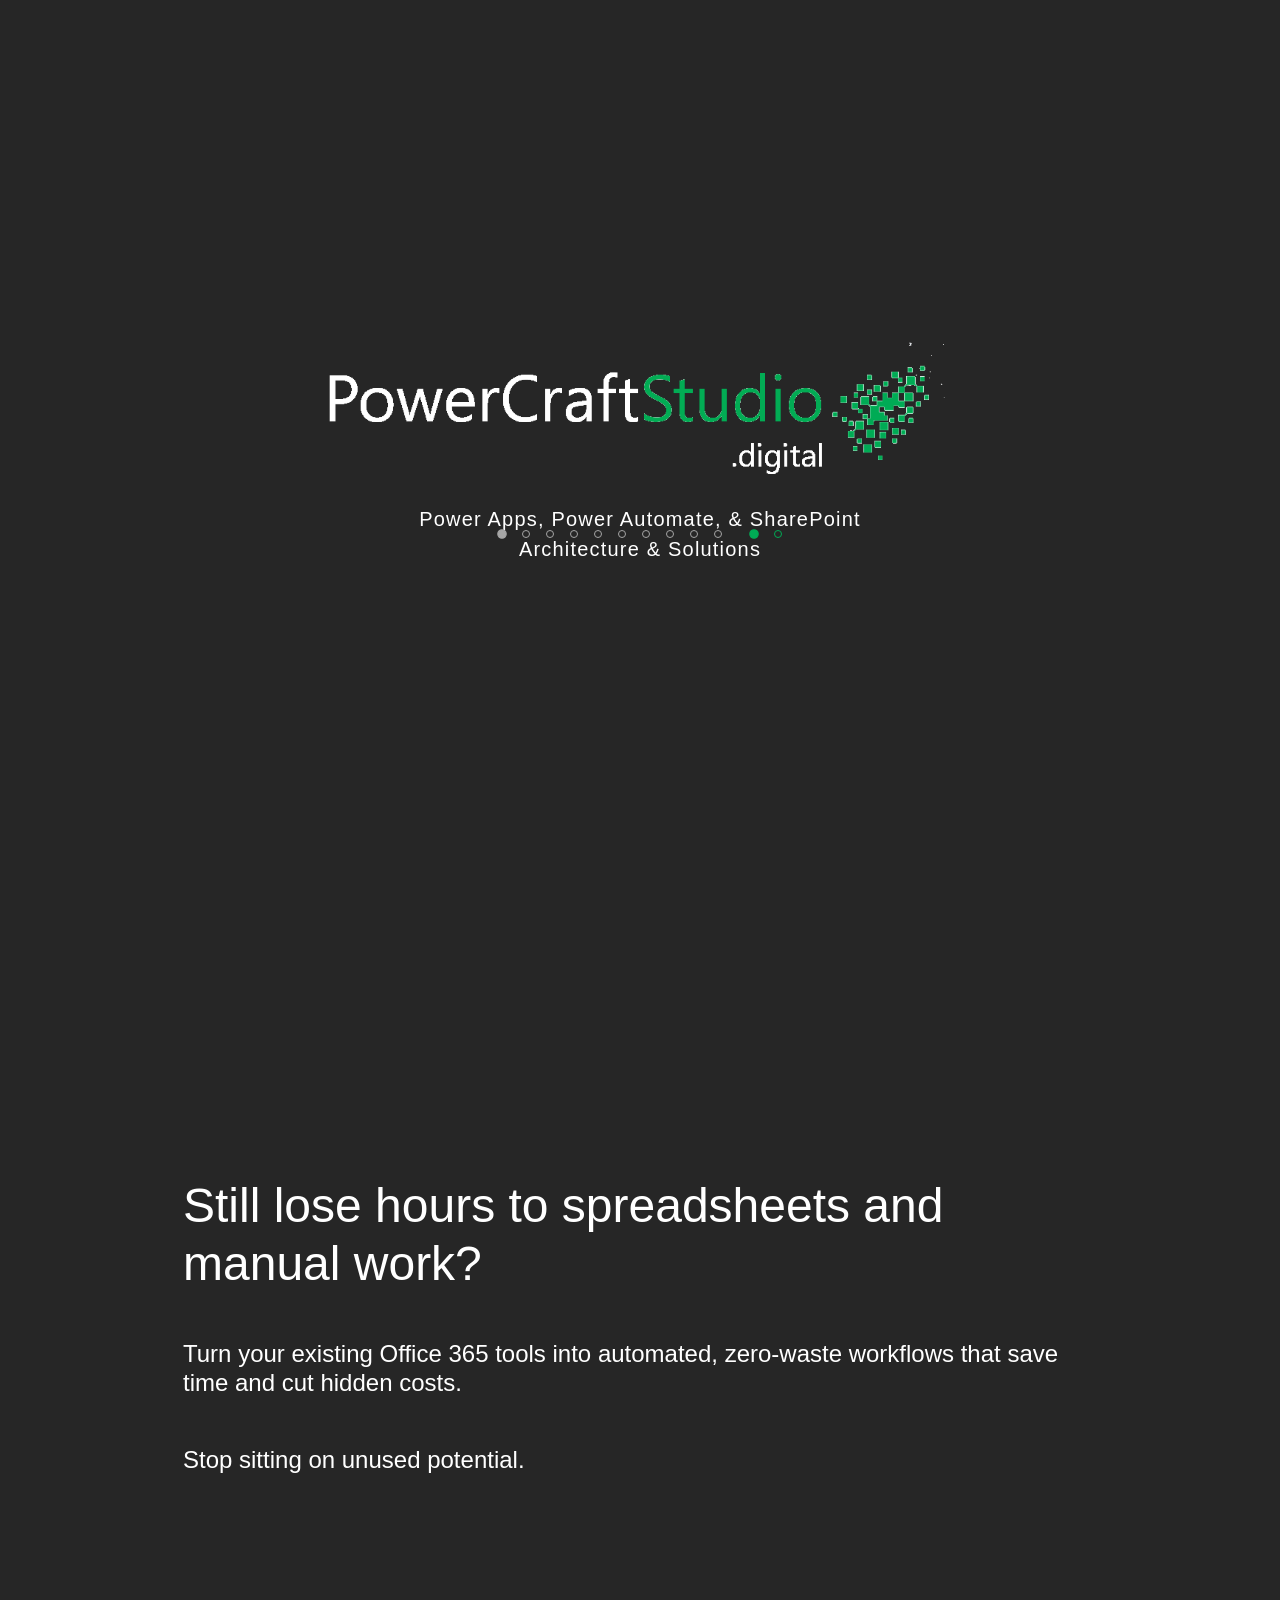
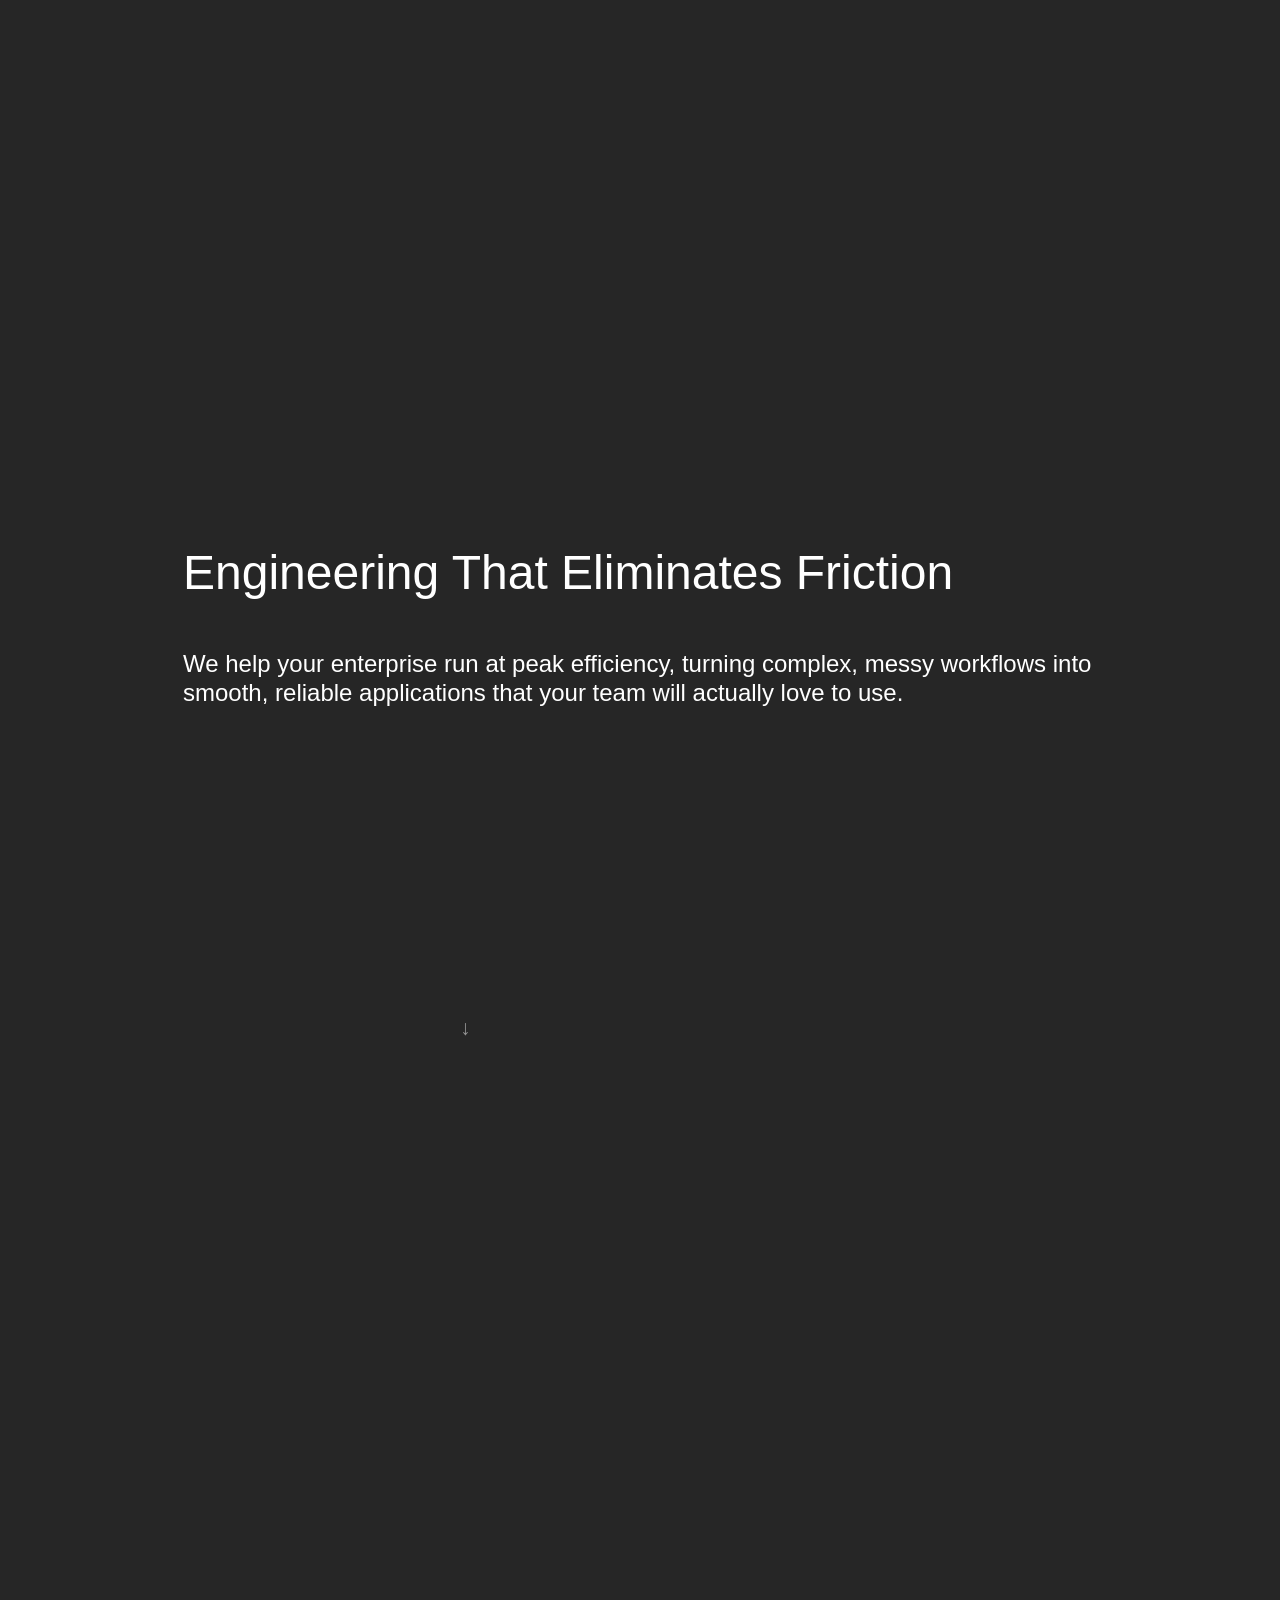
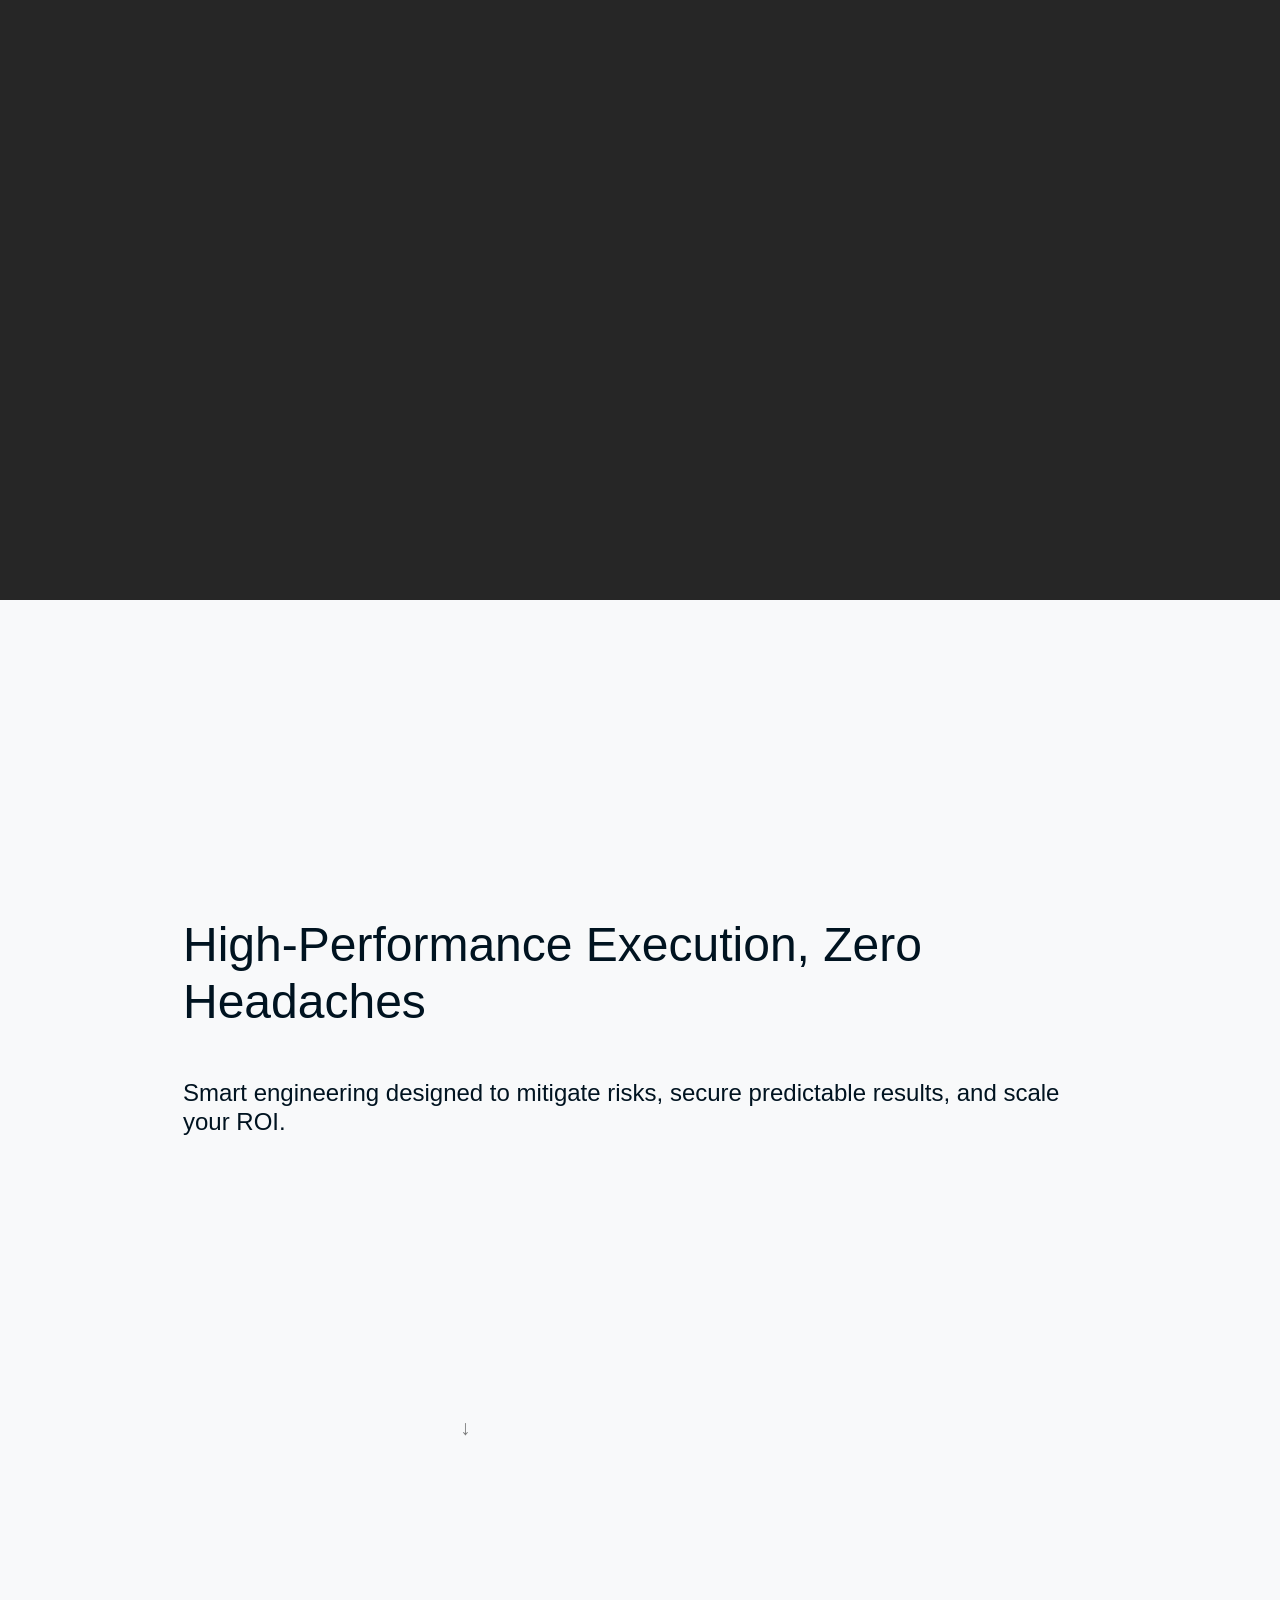
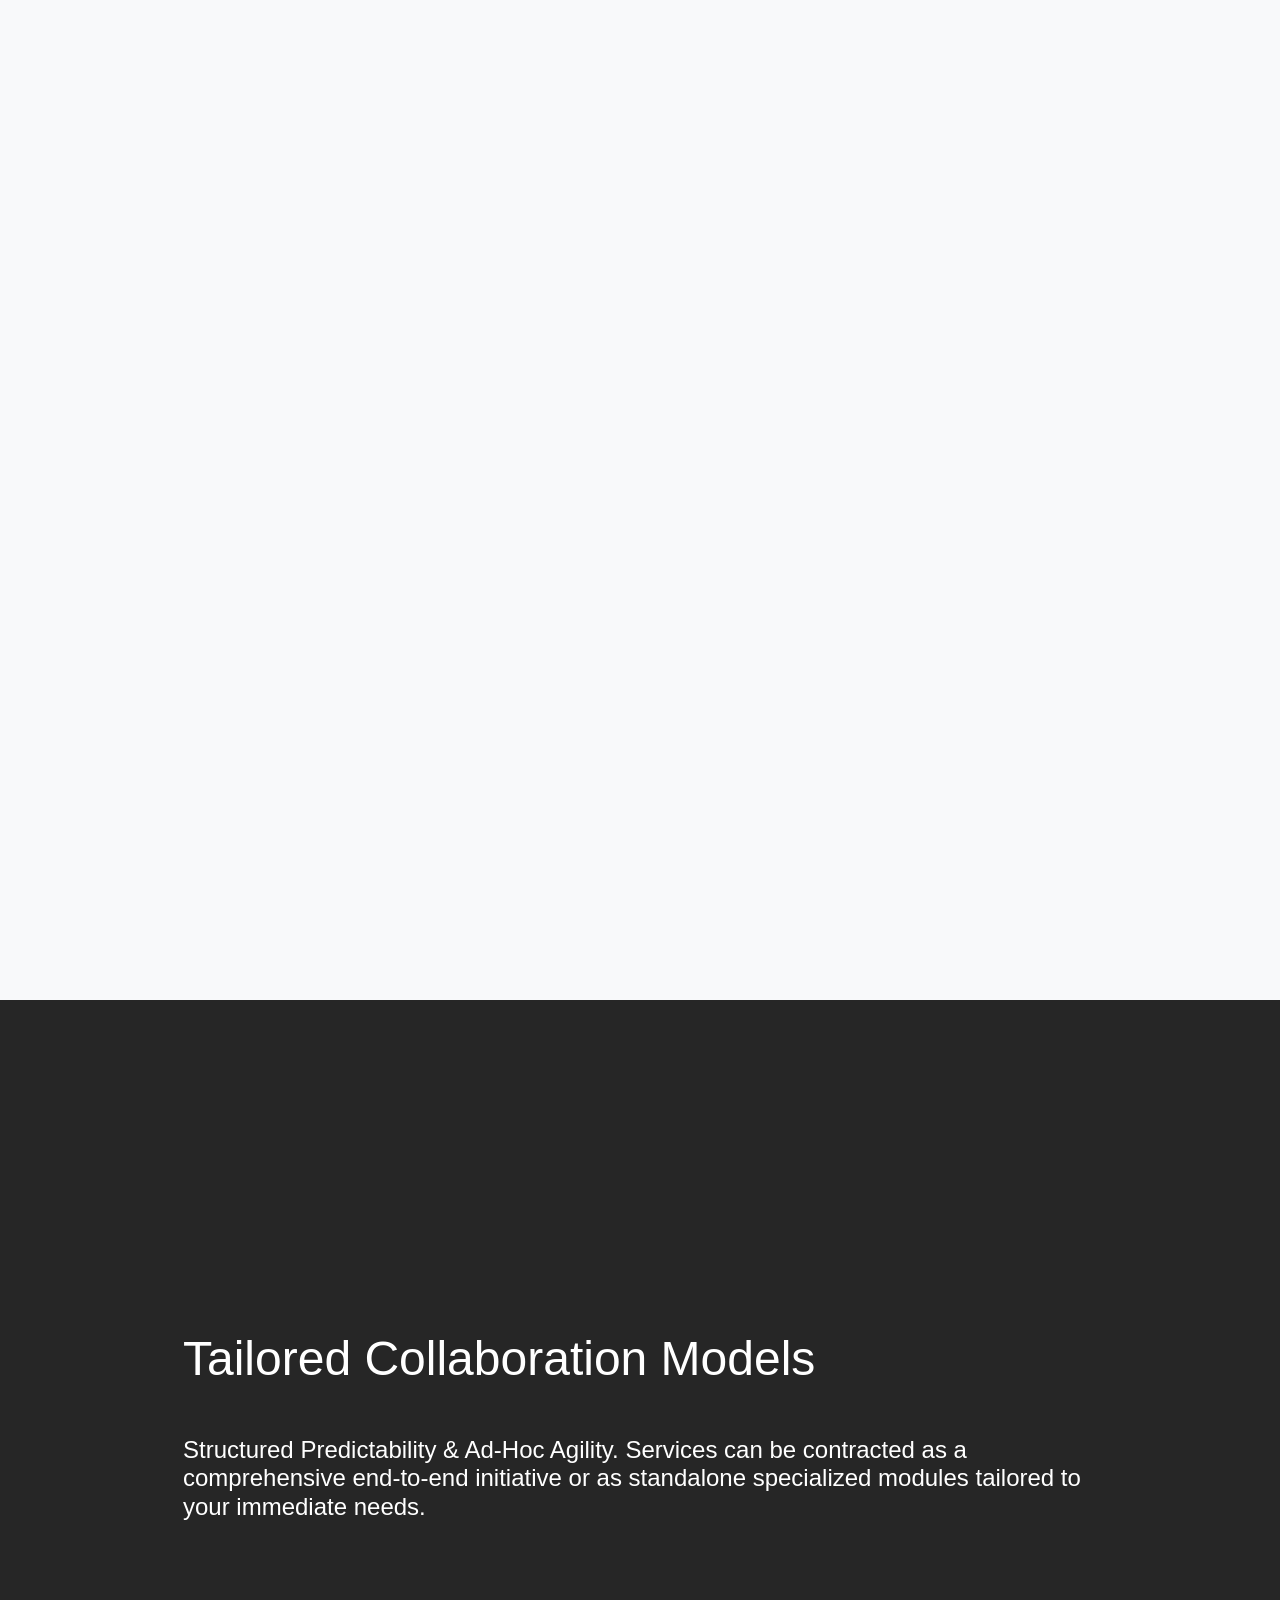
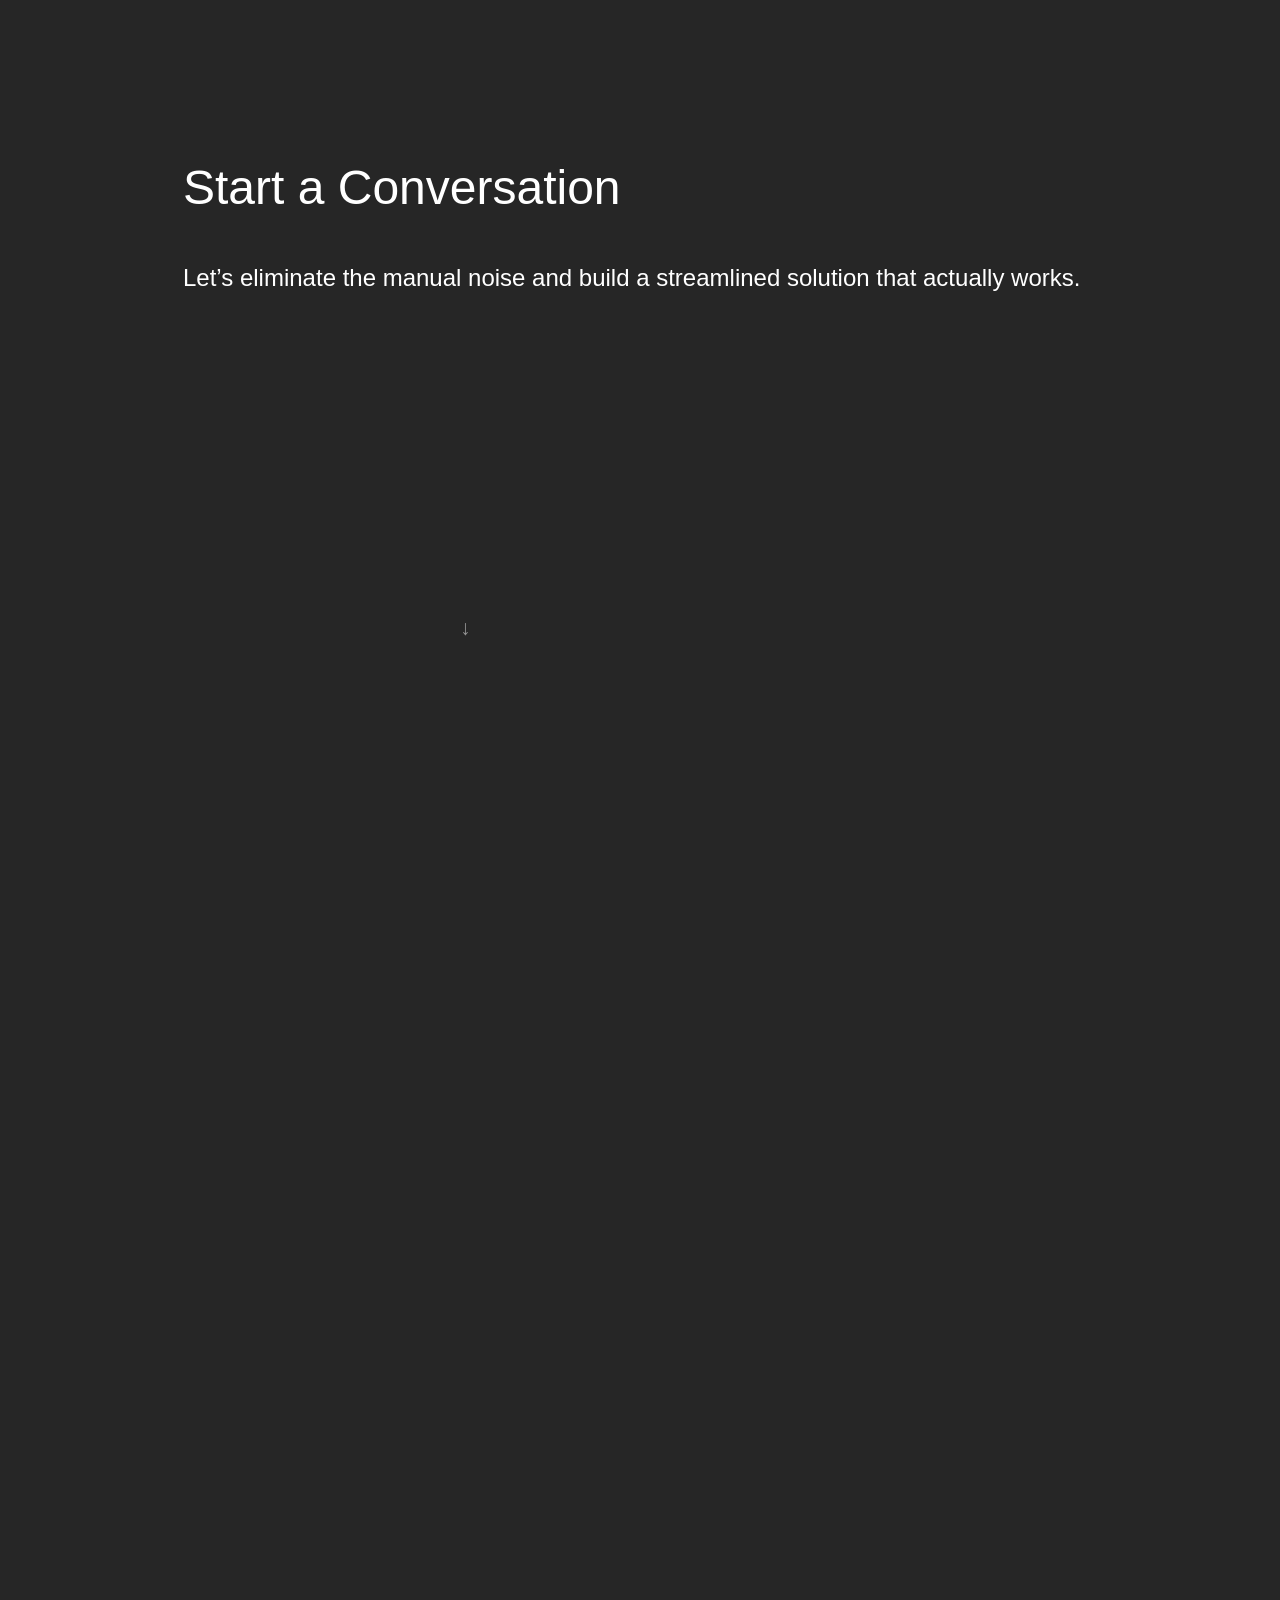
==== commit 45c654fd: "Add files via upload" ====
--- a/index.html
+++ b/index.html
@@ -36,7 +36,7 @@
     <!-- ============================================================
      LANDING — tela de abertura (só na home)
      ============================================================ -->
-    <section id="landing" class="landing">
+    <section id="landing" class="landing !important">
         <div class="landing__content">
             <img src="img/logo.png" alt="PowerCraftStudio" class="landing__logo">
             <div id="logoWrapper" class="logo-wrapper">
--- a/css/style.css
+++ b/css/style.css
@@ -2047,4 +2047,117 @@
         margin: 0 !important;
         /* se estava centralizada via margin auto */
     }
+}
+
+/* ============================================================
+   LANDING — tela de abertura (só na home)
+   ============================================================ */
+.landing {
+  display: flex;
+  align-items: center;
+  justify-content: center;
+  min-height: 100vh;
+  min-height: 100dvh;
+  padding: 40px 24px;
+  box-sizing: border-box;
+  background-color: var(--color-bg1);
+  text-align: center;
+}
+
+.landing__content {
+  display: flex;
+  flex-direction: column;
+  align-items: center;
+  gap: 24px;
+  max-width: 900px;
+  width: 100%;
+}
+
+.landing__logo {
+  width: auto;
+  max-width: 640px;
+  height: auto;
+  display: block;
+}
+
+.landing__tagline {
+  font-size: 20px;
+  font-weight: 300;
+  letter-spacing: 1.2px;
+  line-height: 1.5;
+  color: var(--color-text);
+  margin: 0;
+  max-width: 500px;
+}
+
+/* ============================================================
+   ESCONDE LOGO FIXO E BADGE ENQUANTO A LANDING ESTIVER VISÍVEL
+   (o menu de bolinhas continua visível)
+   ============================================================ */
+body.page-landing .global-logo-overlay,
+body.page-landing .section-badge {
+  display: none !important;
+}
+
+/* ============================================================
+   RESPONSIVO — LANDING
+   ============================================================ */
+@media (max-width: 768px) {
+  .landing {
+    padding: 32px 20px;
+  }
+
+  .landing__logo {
+    max-width: 240px;
+  }
+
+  .landing__tagline {
+    font-size: 16px;
+  }
+}
+
+@media (max-width: 900px) and (orientation: landscape) {
+  .landing {
+    padding: 24px 16px;
+  }
+
+  .landing__logo {
+    max-width: 140px;
+  }
+
+  .landing__tagline {
+    font-size: 14px;
+  }
+}
+
+/* ============================================================
+   BADGE DA #HOME — versão própria (não usa .section-badge)
+   Fica no fluxo normal, acima do conteúdo, sem position absolute
+   ============================================================ */
+.home-badge {
+  display: block;
+  margin: 0 0 24px 0;
+  padding: 0;
+  font-size: 1rem;
+  font-weight: 300;
+  letter-spacing: 2px;
+  text-transform: uppercase;
+  color: rgba(255, 255, 255, 0.6);
+  text-align: left;
+}
+
+/* Mobile em pé */
+@media (max-width: 768px) and (orientation: portrait) {
+  .home-badge {
+    font-size: 0.75rem;
+    margin-bottom: 16px;
+  }
+}
+
+/* Mobile deitado */
+@media (max-width: 900px) and (orientation: landscape) {
+  .home-badge {
+    font-size: 0.65rem;
+    margin-bottom: 12px;
+  }
 }
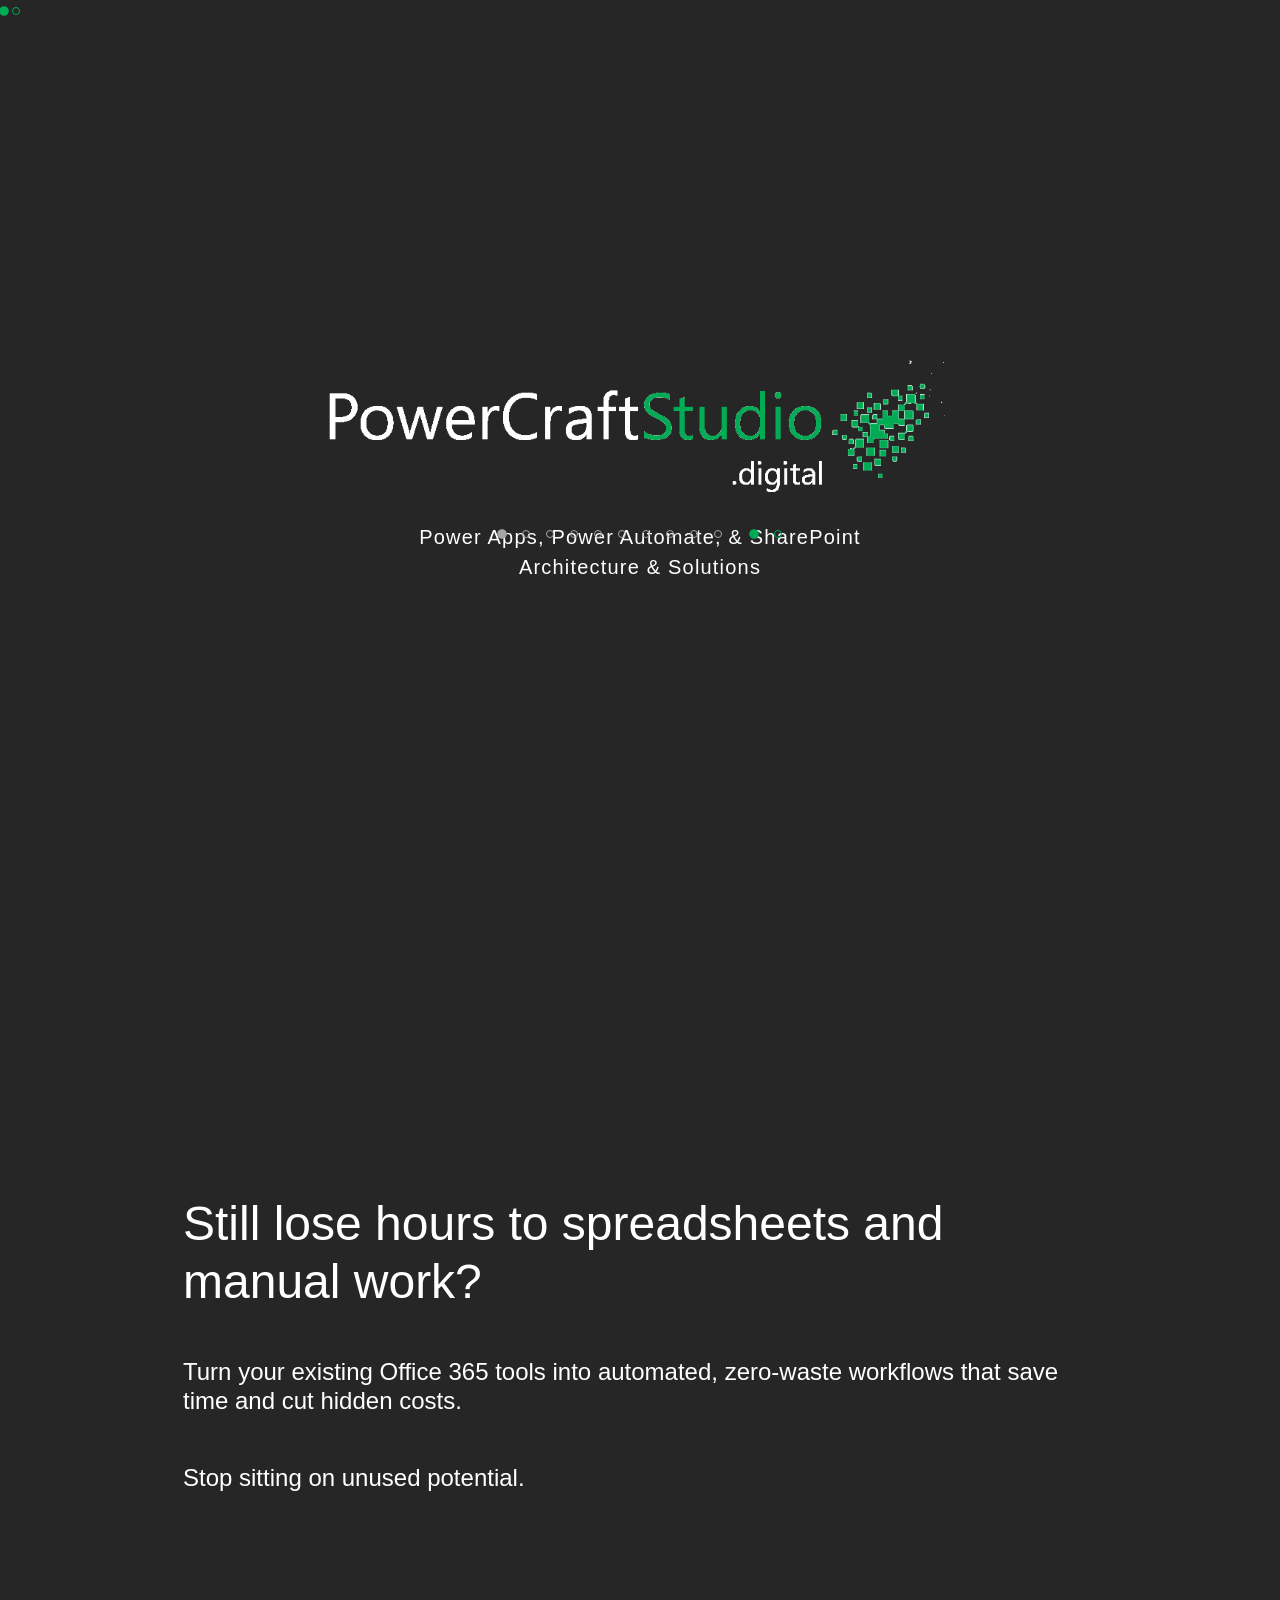
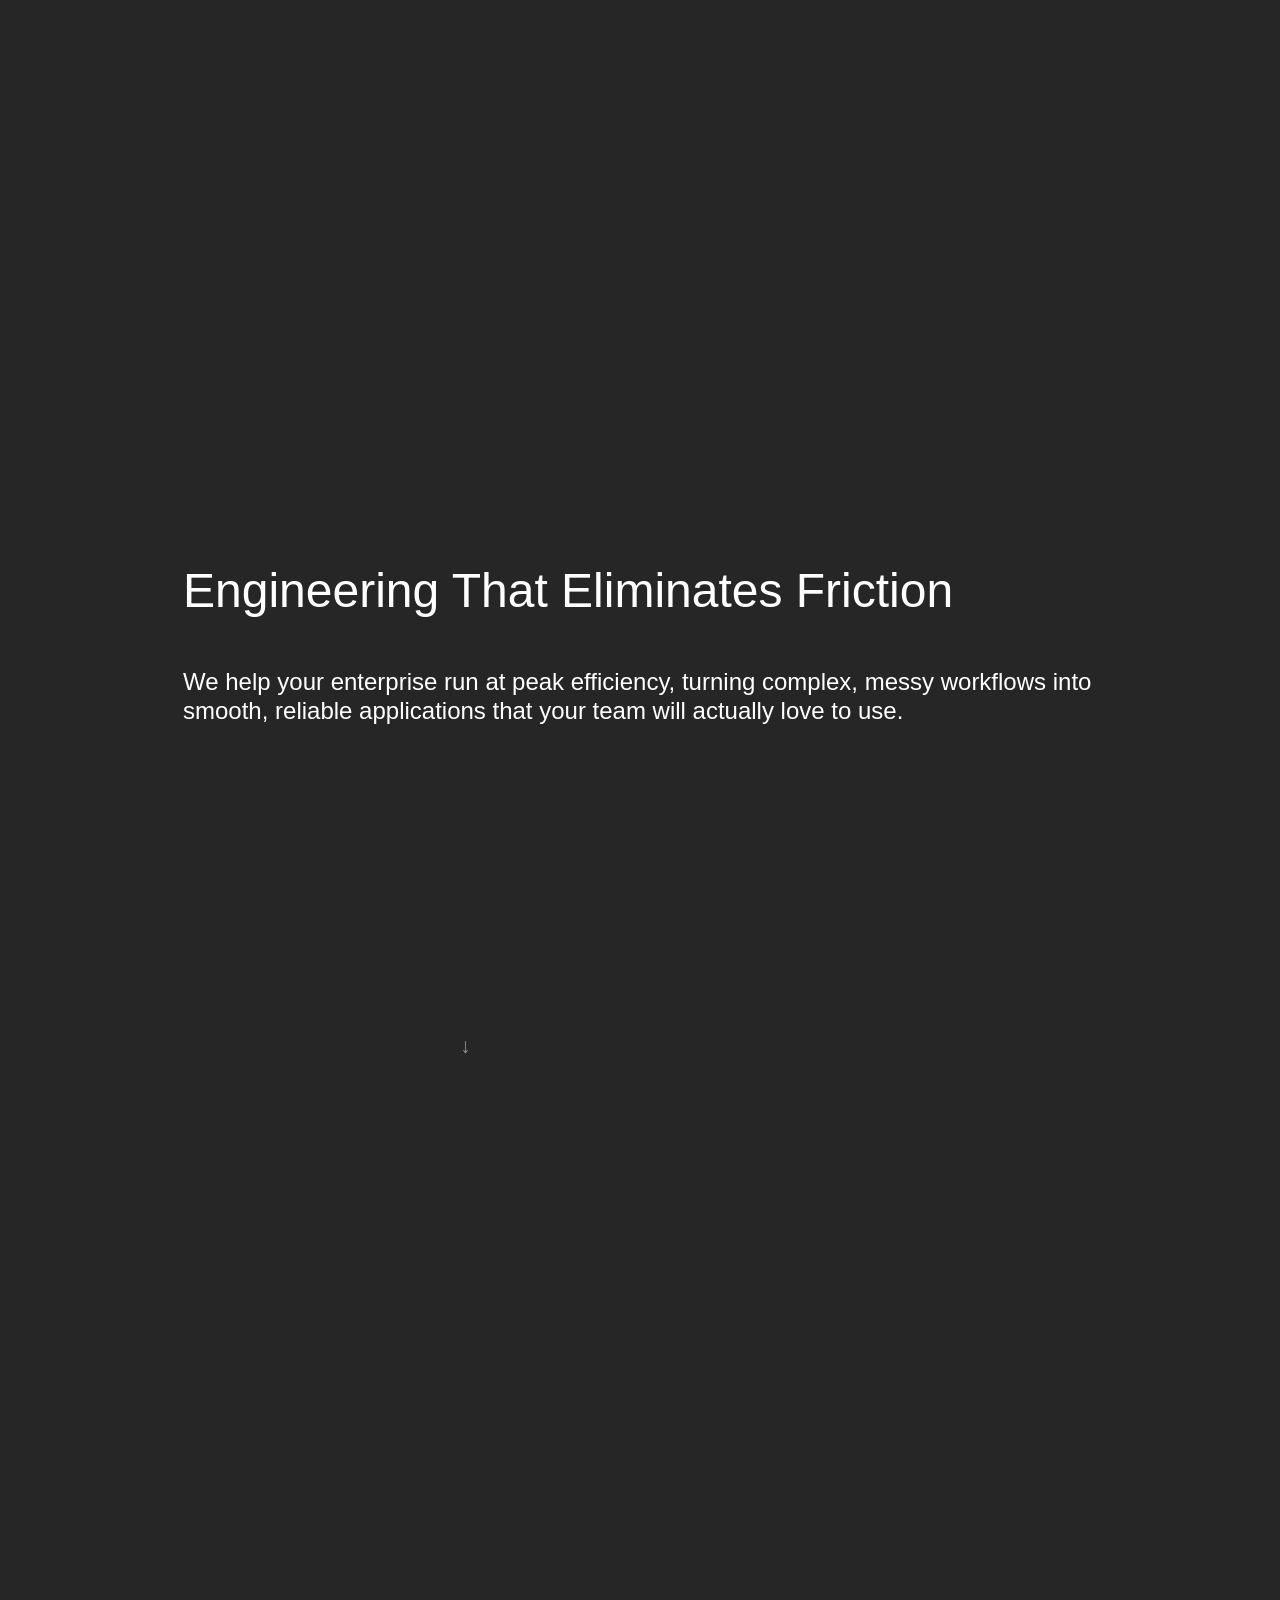
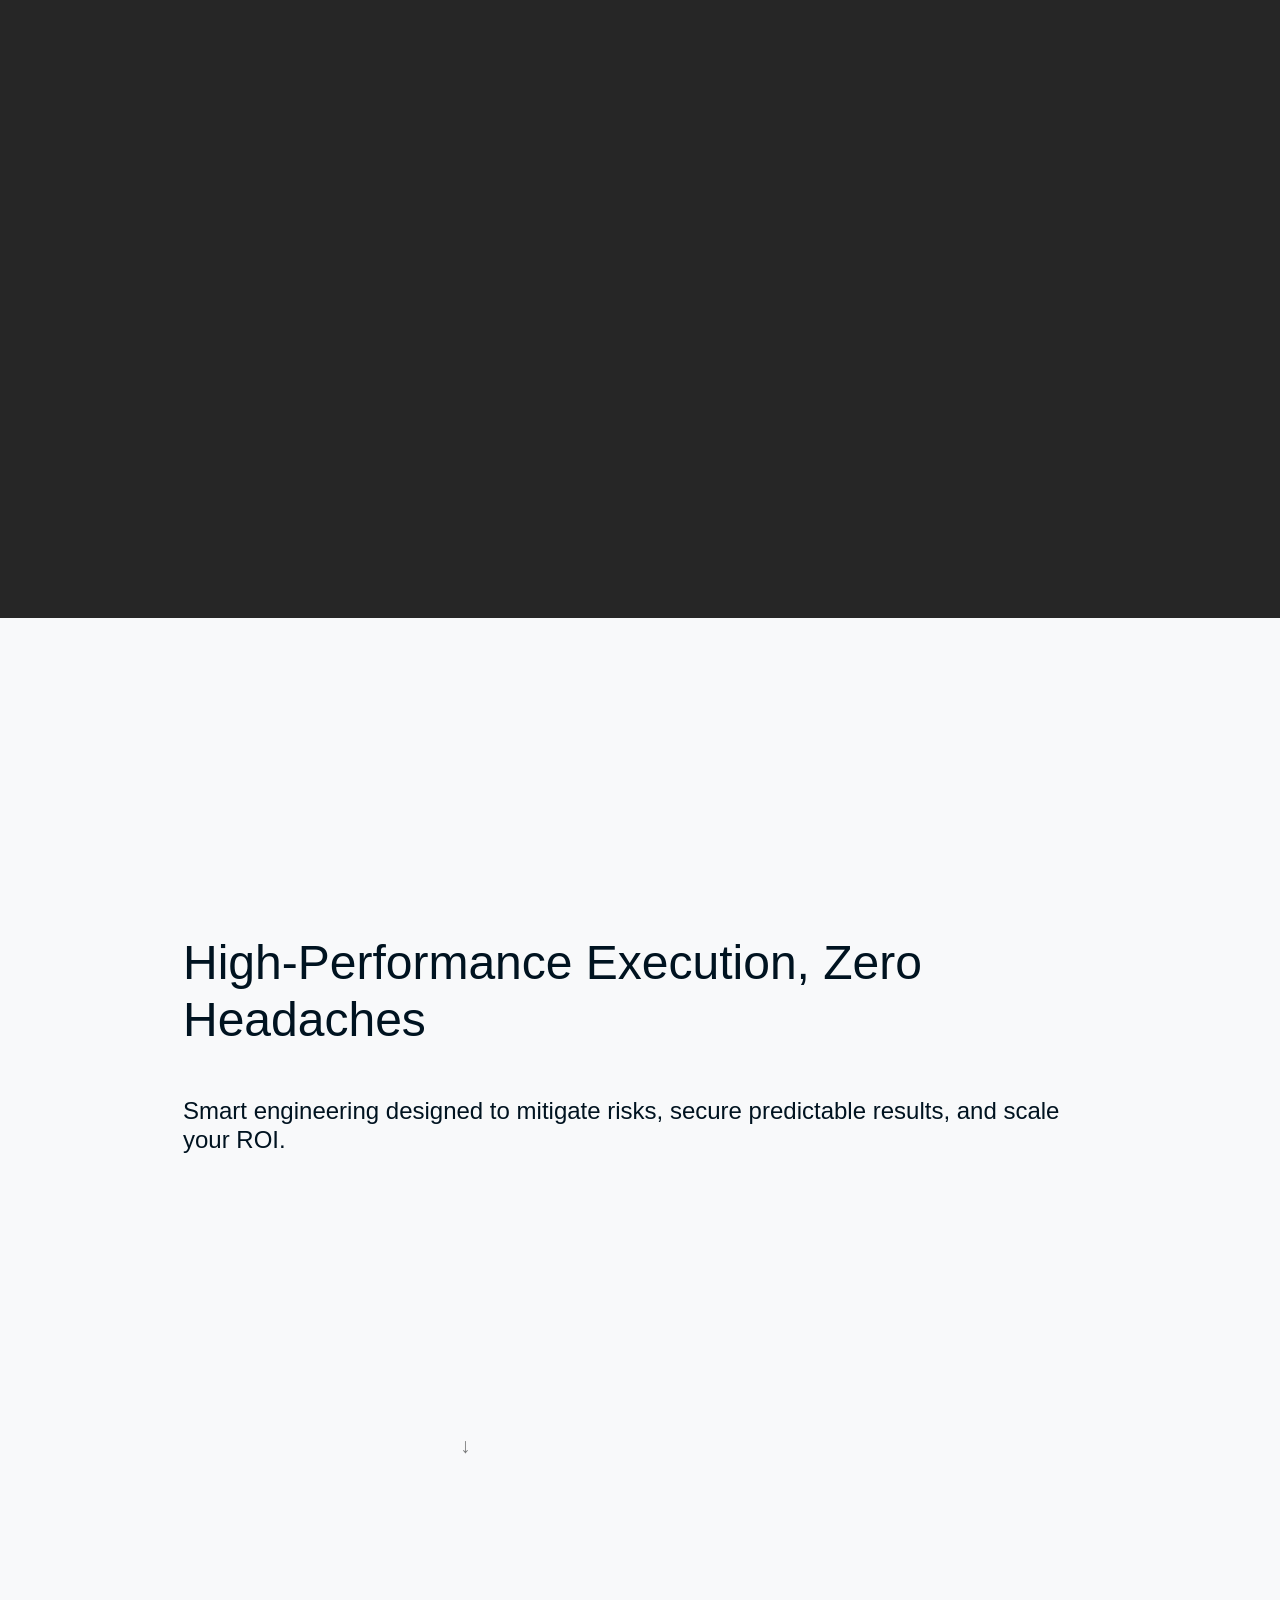
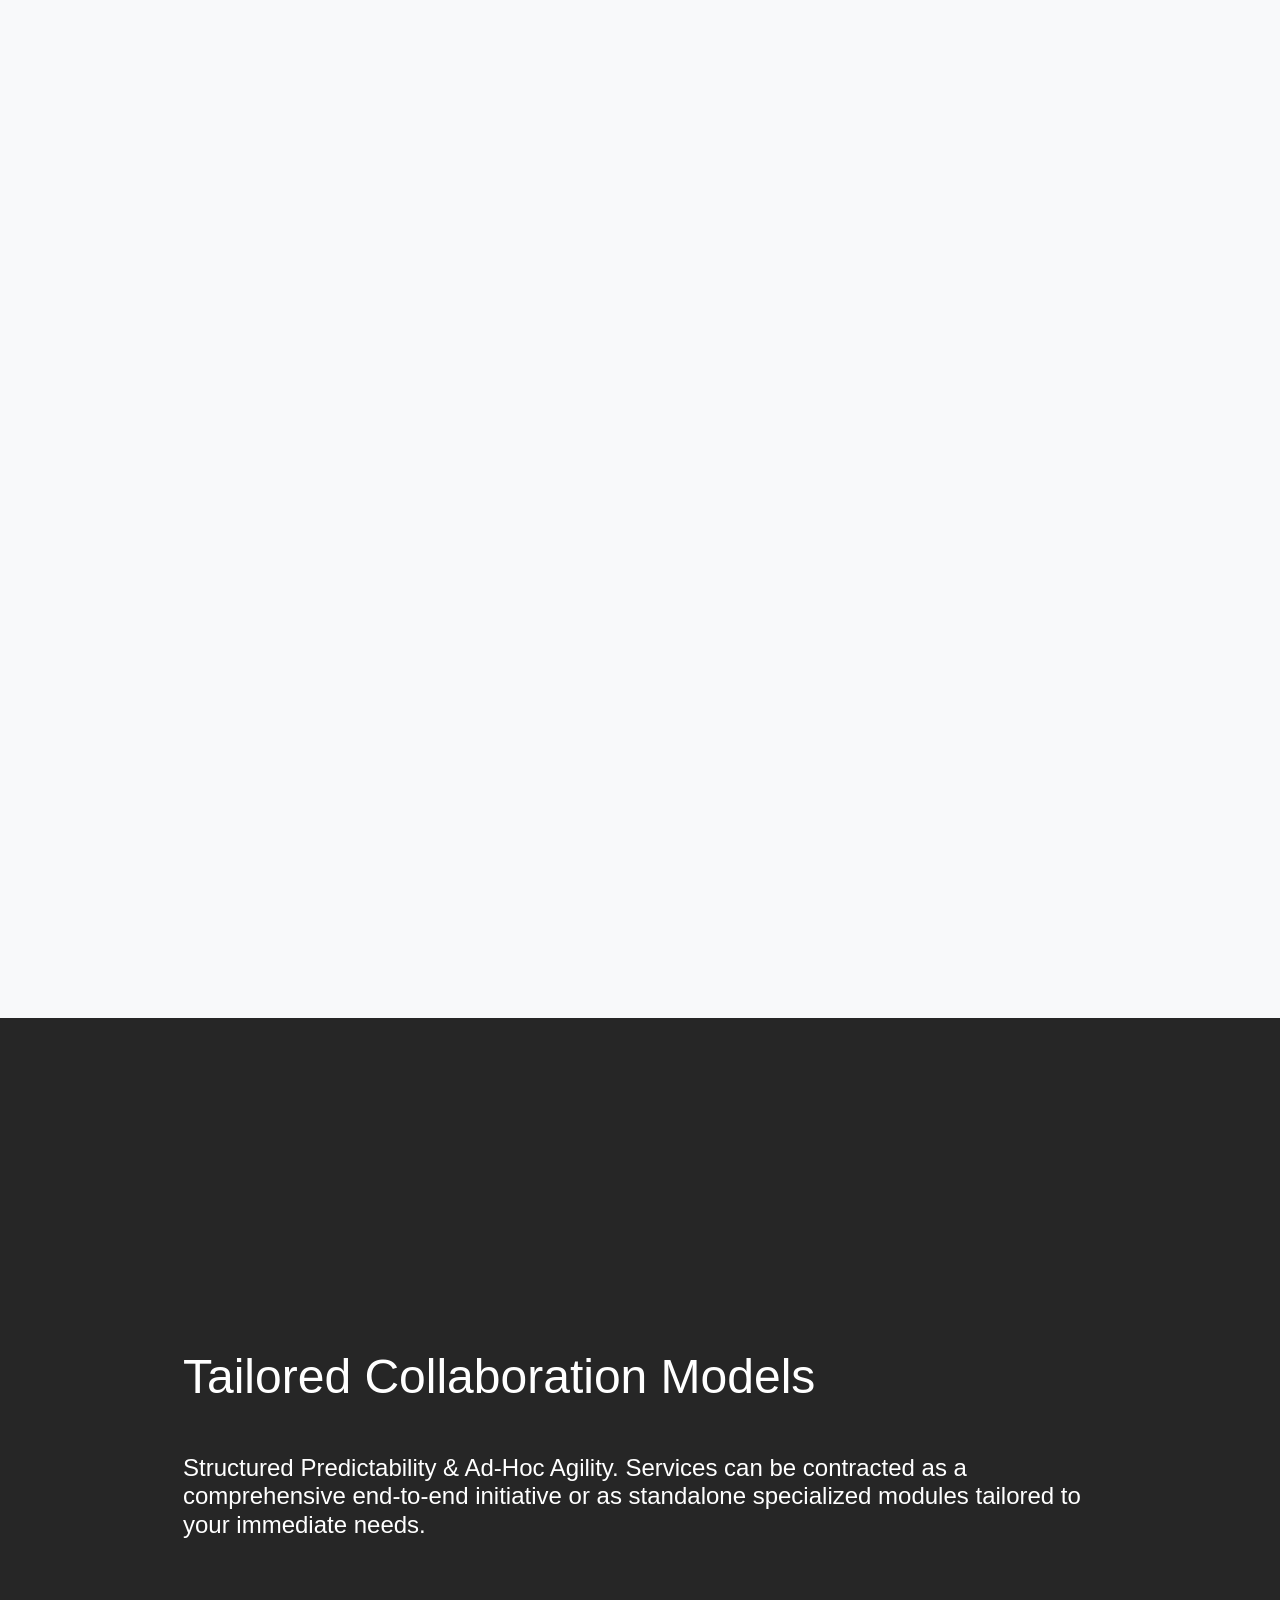
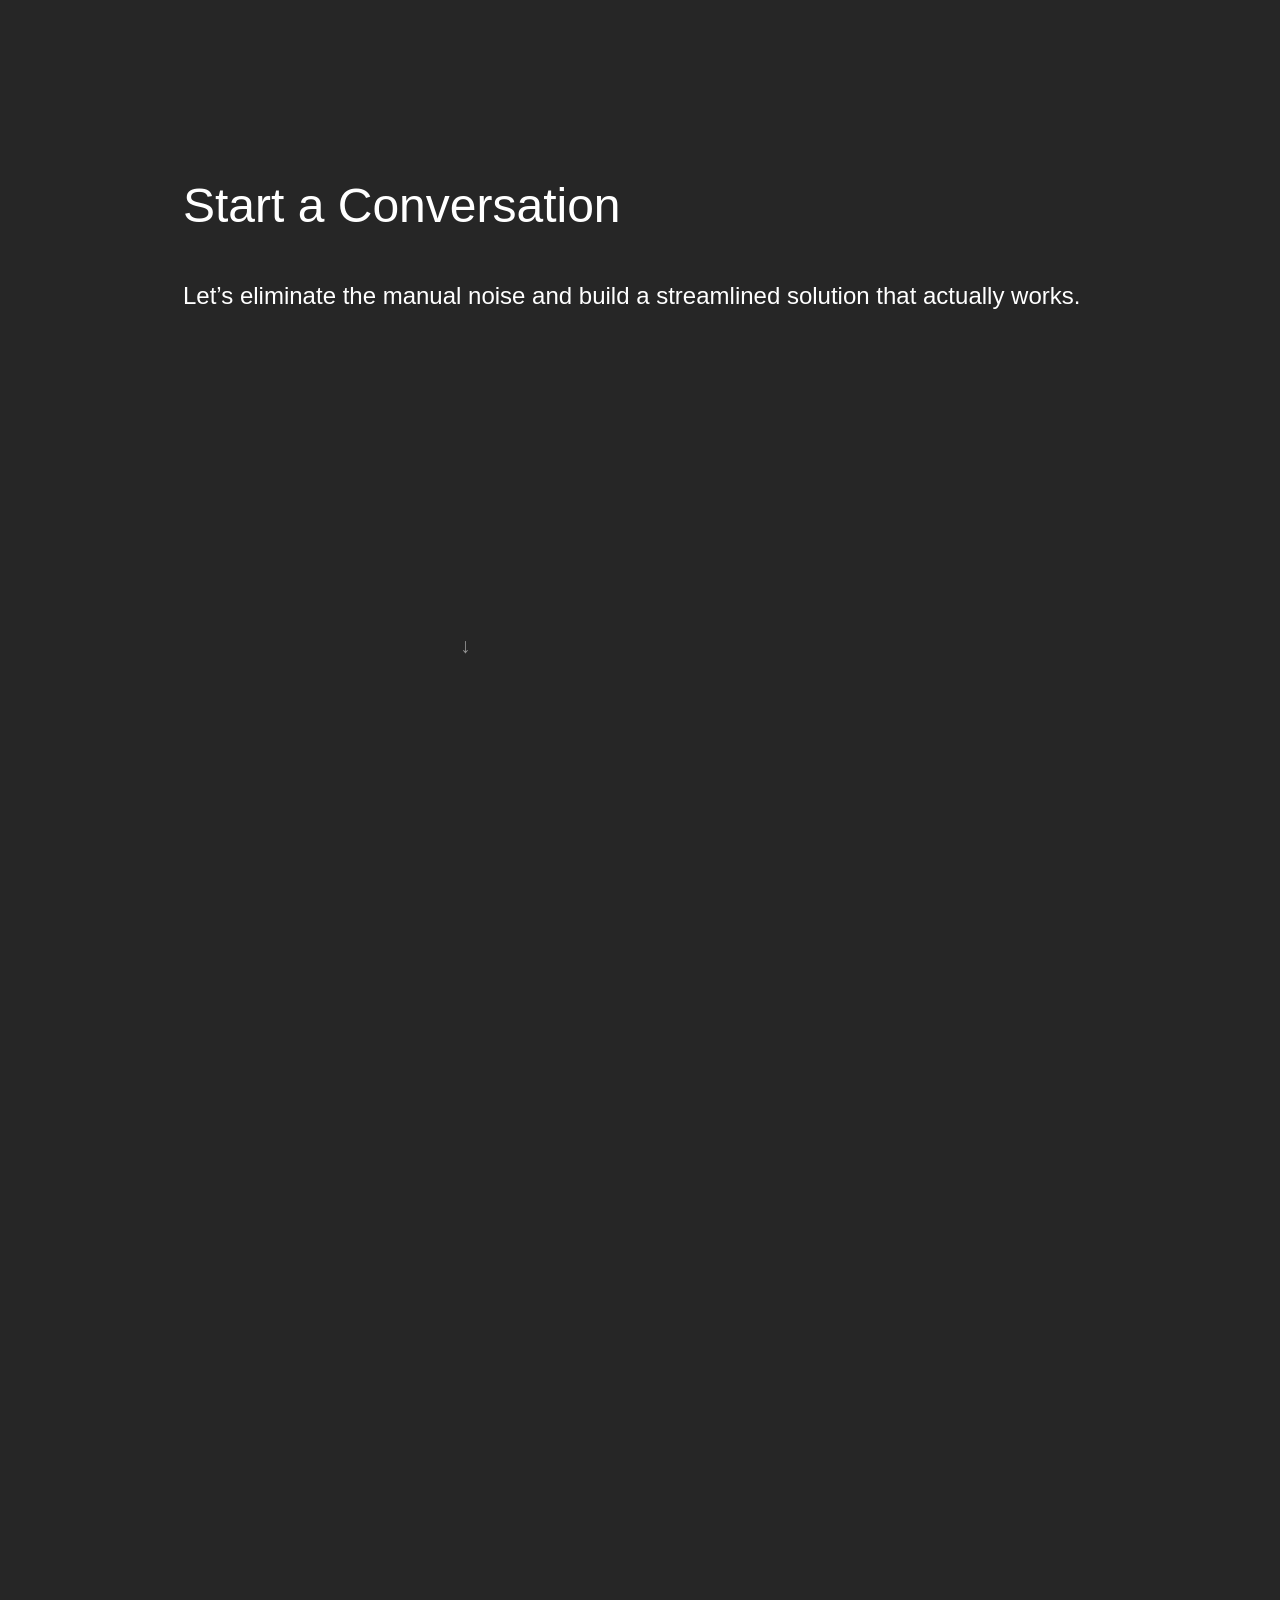
==== commit 668b4d0c: "Add files via upload" ====
--- a/index.html
+++ b/index.html
@@ -9,6 +9,15 @@
 </head>
 
 <body class="lang-en page-landing">
+
+<!-- NOVO HEADER PARA MOBILE -->
+    <header class="mobile-lang-header">
+        <div class="mobile-lang-options">
+            <button class="lang-dot active" id="btnEnMobile" data-lang="en" title="English"></button>
+            <button class="lang-dot" id="btnPtMobile" data-lang="pt" title="Português"></button>
+        </div>
+    </header>
+
     <!-- GLOBAL LAYERS: Floating centered at the top of the screen -->
     <!--div class="nav-navigation-container" style="text-align: center; position: absolute; bottom: 20px; left: 0; right: 0;""-->
     <div class="global-navigation-overlay">
@@ -61,6 +70,7 @@
     <section id="home" class="main-section single-view">
         <main class="section-core">
             <div class="text-group">
+                <h4 class="section-badge" data-en="Enterprise Automation" data-pt="Automação Emprwsarial">Enterprise Automation</h4>
                 <h1 data-en="Still lose hours to spreadsheets and manual work?"
                     data-pt="Ainda perde horas em planilhas e trabalho manual?">
                     Still lose hours to spreadsheets and manual work?</h1>
@@ -123,14 +133,11 @@
                 <h4 class="section-badge" data-en="Our Approach" data-pt="Nossa Abordagem">Our Approach</h4>
                 <div class="section-core split-columns-layout">
                     <div class="column-left-media">
-                        <div class="column-left-media">
-                            <h1 style="margin-bottom: 40px;" data-en="Process Cycle Time"
-                                data-pt="Tempo de Ciclo de Processos">Process Cycle Time</h1>
-                            <!--img class="gain-icon-large" src="img/performance.png" alt="Process Cycle Time Asset"-->
-                            <div class="key-indicator-pill" style="text-align: left;">
-                                <h1 class="about-col__indicator" data-en="80% faster" data-pt="80% mais rápido">80%
-                                    faster</h1>
-                            </div>
+                        <h1 style="margin-bottom: 40px;" data-en="Process Cycle Time"
+                            data-pt="Tempo de Ciclo de Processos">Process Cycle Time</h1>
+                        <div class="key-indicator-pill" style="text-align: left;">
+                            <h1 class="about-col__indicator" data-en="80% faster" data-pt="80% mais rápido">80%
+                                faster</h1>
                         </div>
                         <div class="column-right-text">
                             <h3 data-en="Your team gets hours back by cutting out manual bottlenecks, bloated spreadsheets, and clunky steps that traditional IT usually leaves behind."
@@ -141,61 +148,52 @@
                         </div>
                     </div>
                 </div>
-
-                <!-- LAYER 2: Operational Effort -->
-                <div class="about-layer layer-card" id="card-layer-2">
-                    <!--h4 class="section-badge" data-en="Our Approach" data-pt="Nossa Abordagem">Our Approach</h4-->
-                    <div class="section-core split-columns-layout">
-                        <div class="column-left-media">
-                            <div class="column-left-media">
-                                <h1 style="margin-bottom: 40px;" data-en="Operational Effort"
-                                    data-pt="Esforço Operacional">
-                                    Operational Effort</h1>
-                                <!--img class="gain-icon-large" src="img/operational.png" alt="Operational Efforts Asset"-->
-                                <div class="key-indicator-pill">
-                                    <h1 class="about-col__indicator" data-en="70%+ less" data-pt="70%+ menos">70%+ less
-                                    </h1>
-                                </div>
-                            </div>
-                            <div class="column-right-text">
-                                <h3 data-en="You don’t need a disruptive software overhaul. We connect the Power Platform directly to your legacy systems, giving your departments custom, secure tools in weeks instead of months."
-                                    data-pt="Você não precisa de uma reforma dolorosa de software. Conectamos a Power Platform diretamente aos seus sistemas legados, entregando ferramentas departamentais seguras e sob medida em semanas, e não meses.">
-                                    You don’t need a disruptive software overhaul. We connect the Power Platform
-                                    directly to
-                                    your legacy systems, giving your departments custom, secure tools in weeks instead
-                                    of
-                                    months.
-                                </h3>
-                            </div>
-                        </div>
-                    </div>
-                </div>
-
-                <!-- LAYER 3: The SharePoint-First Strategy -->
-                <div class="about-layer layer-card" id="card-layer-3">
-                    <!--h4 class="section-badge" data-en="Our Approach" data-pt="Nossa Abordagem">Our Approach</h4-->
-                    <div class="section-core split-columns-layout">
-                        <div class="column-left-media">
-                            <div class="column-left-media">
-                                <h1 style="margin-bottom: 40px;" data-en="The SharePoint-First Strategy"
-                                    data-pt="Estratégia SharePoint-First">The SharePoint-First Strategy</h1>
-                                <!--img class="gain-icon-large" src="img/zero-license.png"
-                                    alt="SharePoint First Strategy Asset"-->
-                                <div class="key-indicator-pill">
-                                    <h1 data-en="0 license cost" data-pt="0 custo de licença">0 license cost</h1>
-                                </div>
-                            </div>
-                            <div class="column-right-text">
-                                <h3 data-en="You get high-impact solutions built right inside your existing Microsoft 365 tenant, protecting your budget by avoiding costly, unnecessary premium licenses."
-                                    data-pt="Você ganha soluções de alto impacto construídas diretamente no seu ambiente atual do Microsoft 365, protegendo o seu orçamento ao evitar licenças premium caras e desnecessárias.">
-                                    You get high-impact solutions built right inside your existing Microsoft 365 tenant,
-                                    protecting your budget by avoiding costly, unnecessary premium licenses.
-                                </h3>
-                            </div>
-                        </div>
-                    </div>
-                </div>
-            </div>
+            </div>
+            <!-- LAYER 2: Operational Effort -->
+            <div class="about-layer layer-card" id="card-layer-2">
+                <h4 class="section-badge" data-en="Our Approach" data-pt="Nossa Abordagem">Our Approach</h4>
+                <div class="section-core split-columns-layout">
+                    <div class="column-left-media">
+                        <h1 style="margin-bottom: 40px;" data-en="Operational Effort" data-pt="Esforço Operacional">
+                            Operational Effort</h1>
+                        <div class="key-indicator-pill">
+                            <h1 class="about-col__indicator" data-en="70%+ less" data-pt="70%+ menos">70%+ less
+                            </h1>
+                        </div>
+                        <div class="column-right-text">
+                            <h3 data-en="You don’t need a disruptive software overhaul. We connect the Power Platform directly to your legacy systems, giving your departments custom, secure tools in weeks instead of months."
+                                data-pt="Você não precisa de uma reforma dolorosa de software. Conectamos a Power Platform diretamente aos seus sistemas legados, entregando ferramentas departamentais seguras e sob medida em semanas, e não meses.">
+                                You don’t need a disruptive software overhaul. We connect the Power Platform
+                                directly to your legacy systems, giving your departments custom, secure tools in weeks
+                                instead of months.
+                            </h3>
+                        </div>
+                    </div>
+                </div>
+            </div>
+
+
+            <!-- LAYER 3: The SharePoint-First Strategy -->
+            <div class="about-layer layer-card" id="card-layer-3">
+                <h4 class="section-badge" data-en="Our Approach" data-pt="Nossa Abordagem">Our Approach</h4>
+                <div class="section-core split-columns-layout">
+                    <div class="column-left-media">
+                        <h1 style="margin-bottom: 40px;" data-en="The SharePoint-First Strategy"
+                            data-pt="Estratégia SharePoint-First">The SharePoint-First Strategy</h1>
+                        <div class="key-indicator-pill">
+                            <h1 data-en="0 license cost" data-pt="0 custo de licença">0 license cost</h1>
+                        </div>
+                        <div class="column-right-text">
+                            <h3 data-en="You get high-impact solutions built right inside your existing Microsoft 365 tenant, protecting your budget by avoiding costly, unnecessary premium licenses."
+                                data-pt="Você ganha soluções de alto impacto construídas diretamente no seu ambiente atual do Microsoft 365, protegendo o seu orçamento ao evitar licenças premium caras e desnecessárias.">
+                                You get high-impact solutions built right inside your existing Microsoft 365 tenant,
+                                protecting your budget by avoiding costly, unnecessary premium licenses.
+                            </h3>
+                        </div>
+                    </div>
+                </div>
+            </div>
+        </div>
     </section>
 
     <!-- DYNAMIC LAYERED SERVICES SECTION -->
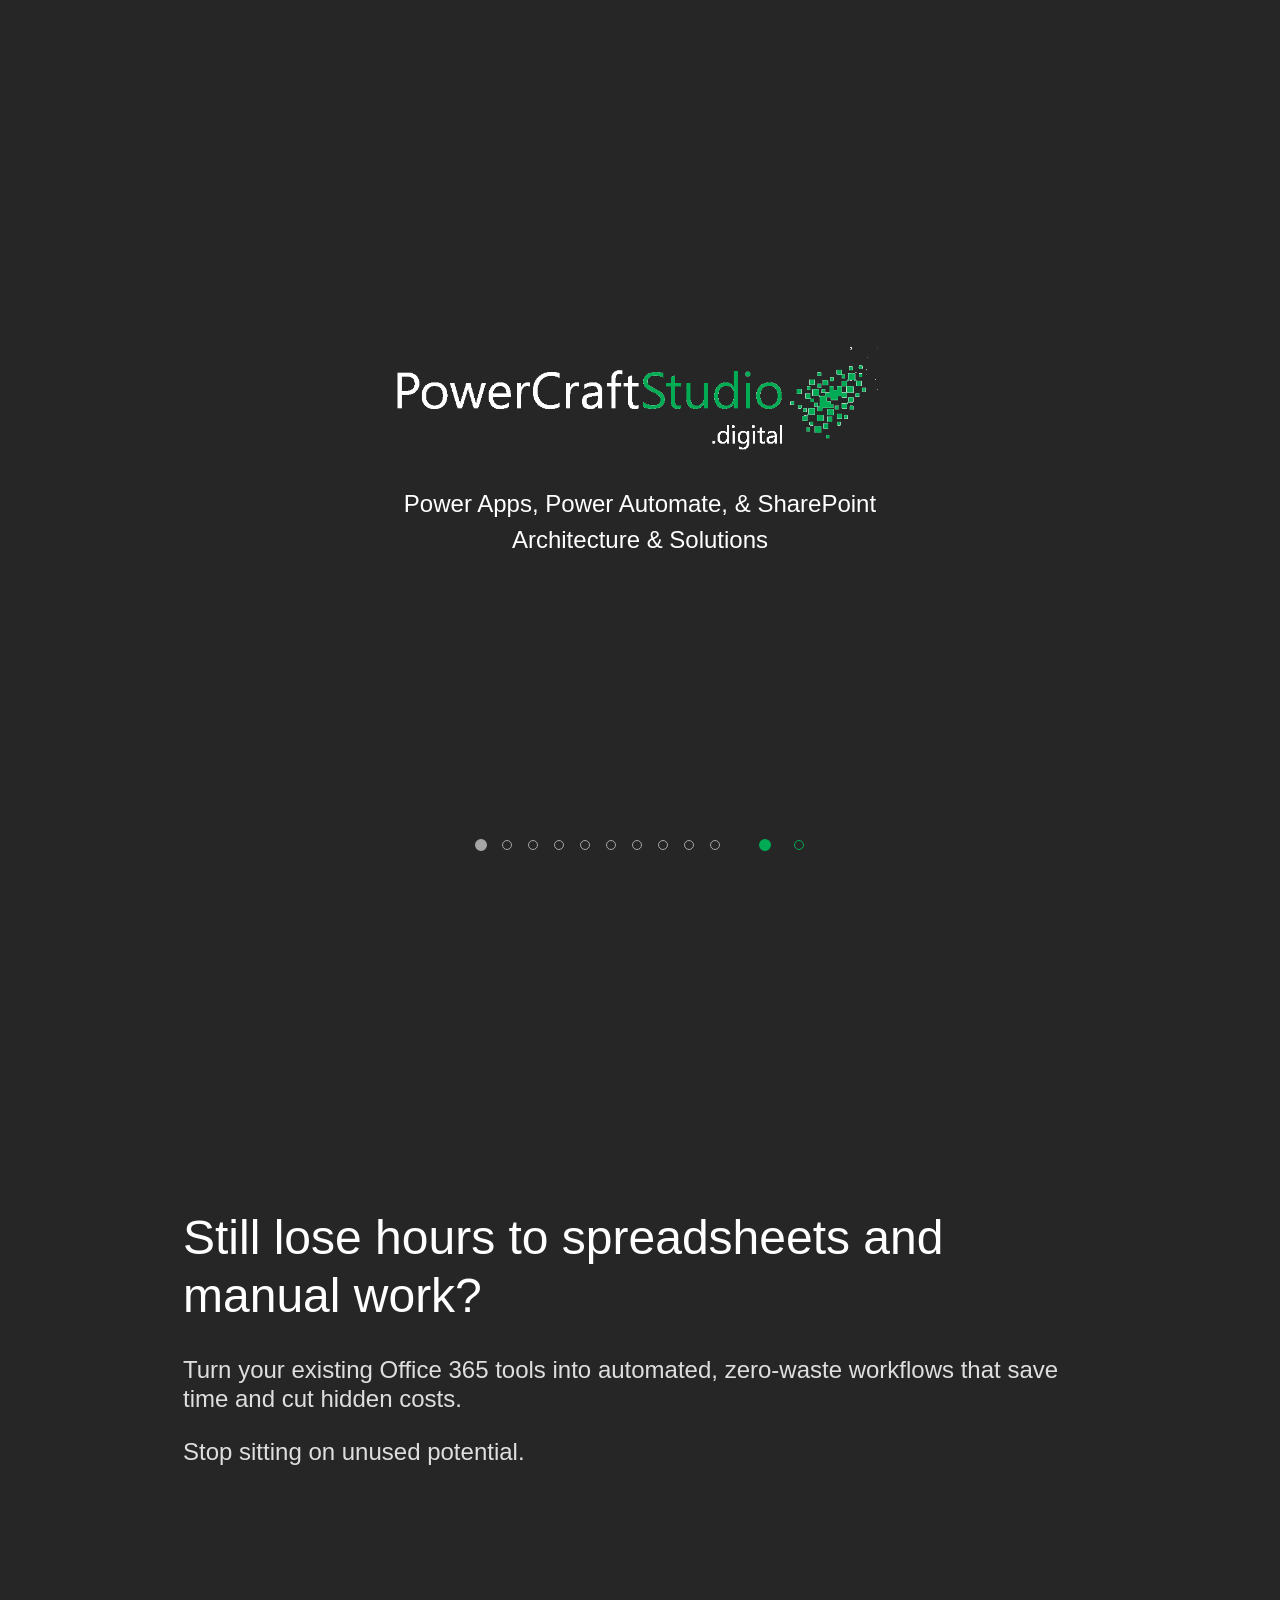
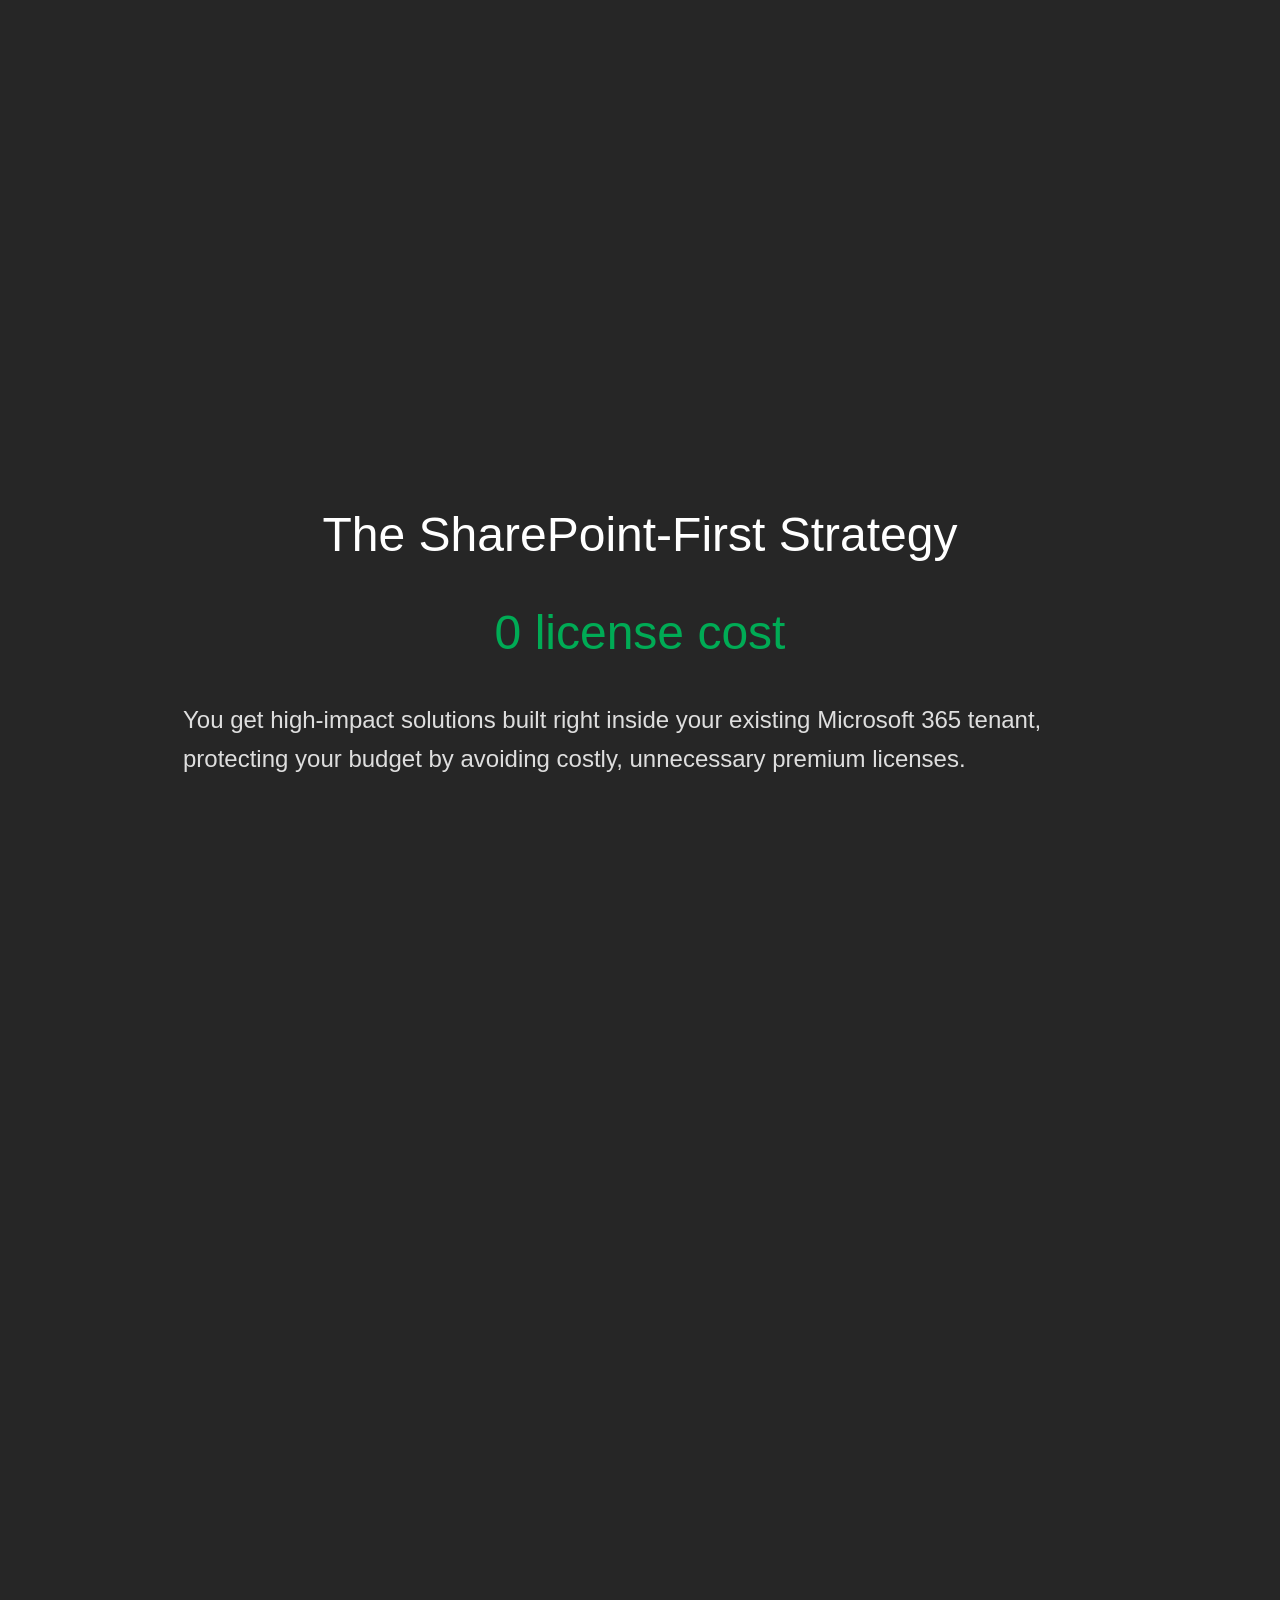
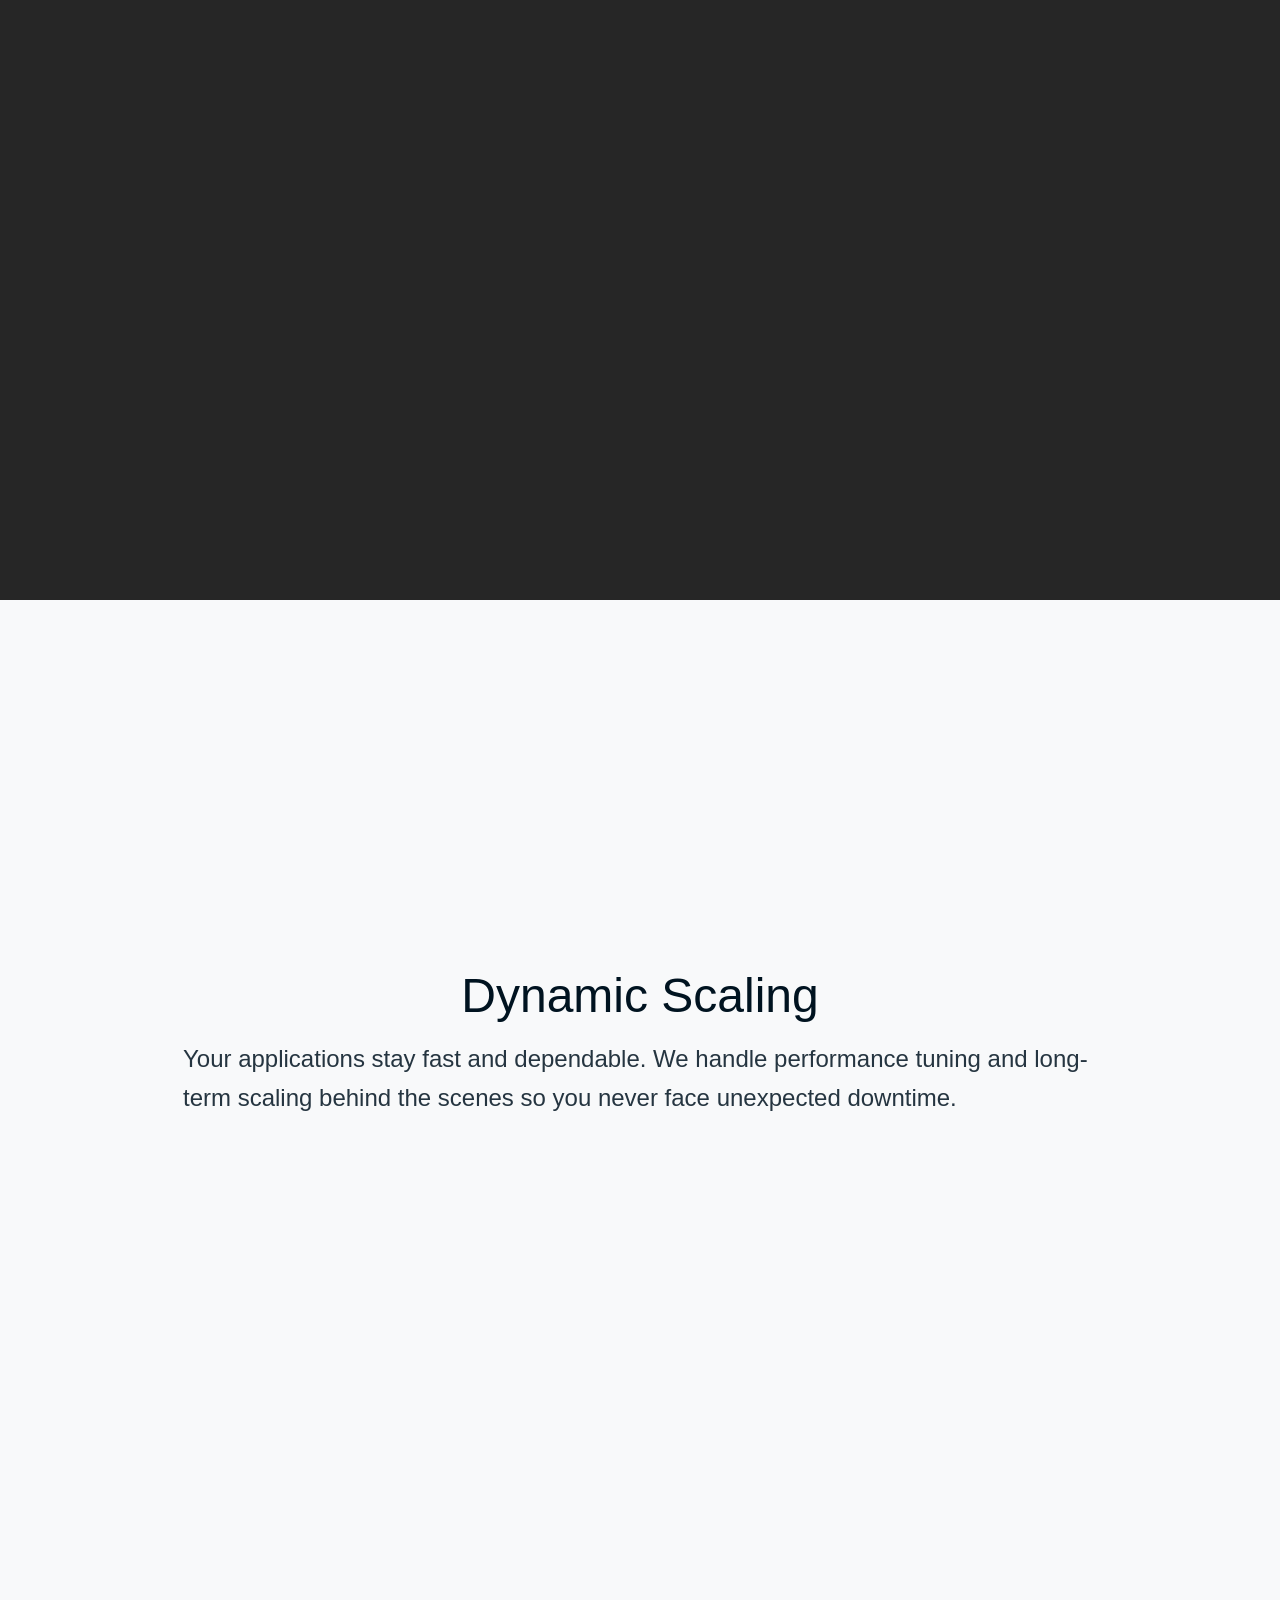
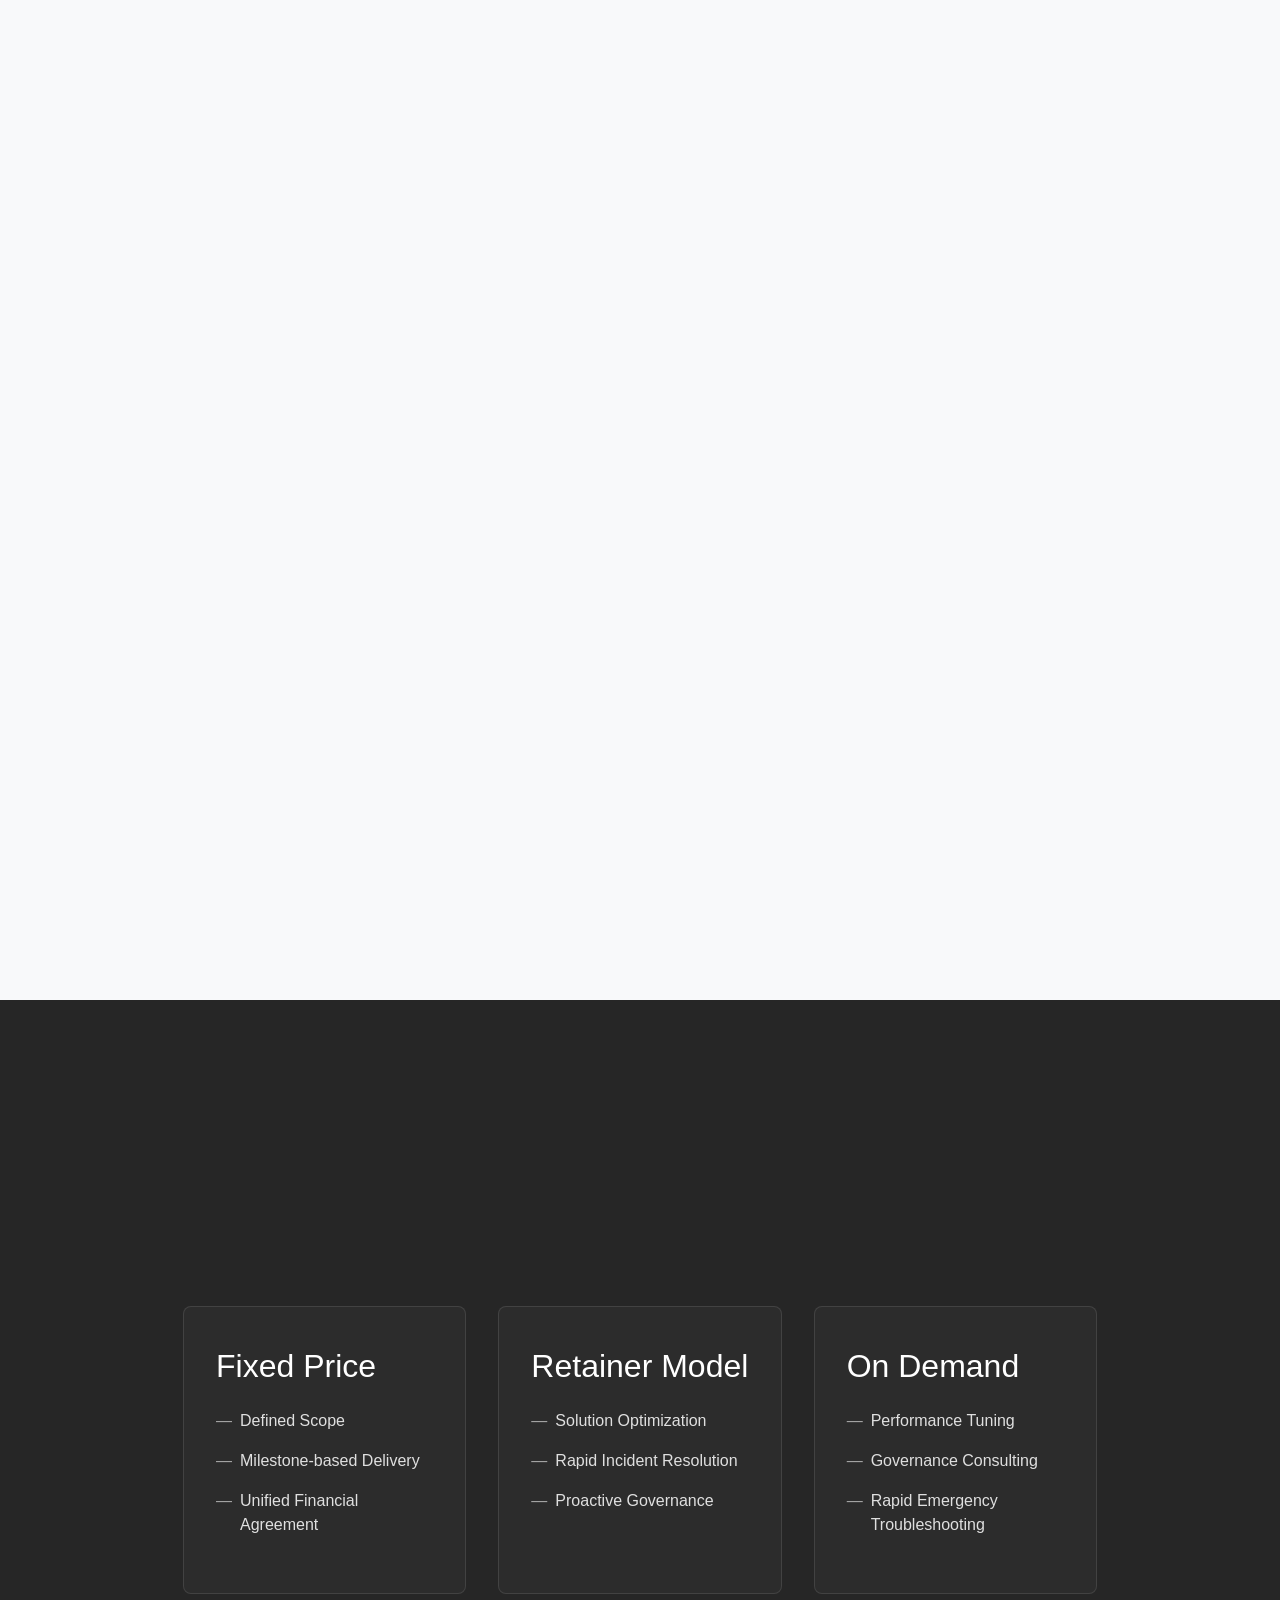
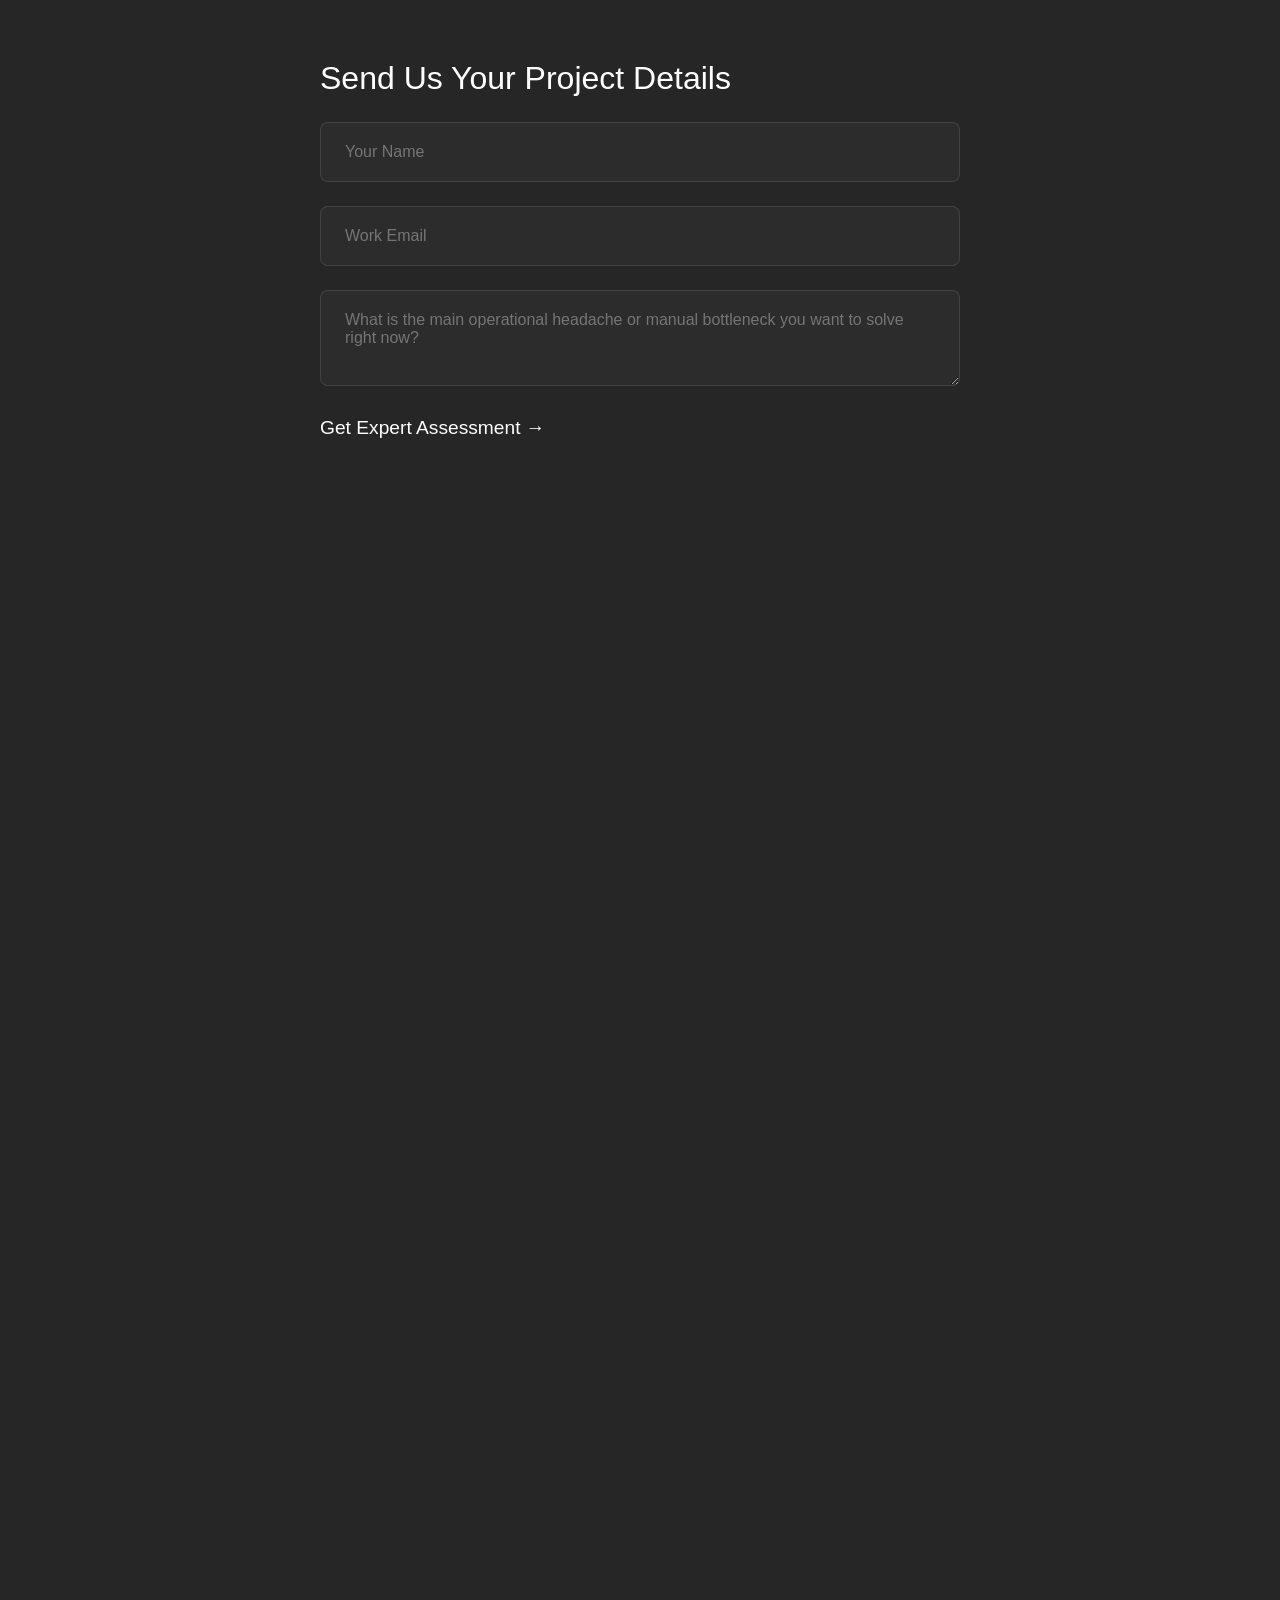
==== commit a8dc427a: "Add files via upload" ====
--- a/index.html
+++ b/index.html
@@ -10,13 +10,16 @@
 
 <body class="lang-en page-landing">
 
-<!-- NOVO HEADER PARA MOBILE -->
-    <header class="mobile-lang-header">
-        <div class="mobile-lang-options">
-            <button class="lang-dot active" id="btnEnMobile" data-lang="en" title="English"></button>
-            <button class="lang-dot" id="btnPtMobile" data-lang="pt" title="Português"></button>
-        </div>
-    </header>
+    <!-- O container pai do header precisa ser isolado -->
+    <div id="mobile-header-portal">
+        <header class="mobile-lang-header">
+            <div class="mobile-lang-options">
+                <button class="lang-dot active" id="btnEnMobile" data-lang="en" title="English"></button>
+                <button class="lang-dot" id="btnPtMobile" data-lang="pt" title="Português"></button>
+            </div>
+        </header>
+    </div>
+    <!-- ... resto do HTML ... -->
 
     <!-- GLOBAL LAYERS: Floating centered at the top of the screen -->
     <!--div class="nav-navigation-container" style="text-align: center; position: absolute; bottom: 20px; left: 0; right: 0;""-->
@@ -826,7 +829,7 @@
                 <ul class="site-footer__links">
                     <li>
                         <a class="site-footer__social-link"
-                            href="https://www.linkedin.com/in/sergioelias-powercraftstudio" target="_blank"
+                            href="https://www.linkedin.com/in/sergio-elias-powercraftstudio" target="_blank"
                             rel="noopener noreferrer" aria-label="LinkedIn — Sergio Elias / PowerCraftStudio">
                             <svg class="site-footer__social-icon" xmlns="http://www.w3.org/2000/svg" viewBox="0 0 24 24"
                                 fill="currentColor" aria-hidden="true">
--- a/css/style.css
+++ b/css/style.css
@@ -1,2056 +1,95 @@
-:root
-{
-    --header-footer-height: clamp(80px, 19.6vh, 3.77cm);
-    --core-height: clamp(250px, 60.8vh, 11.68cm);
-    --side-padding: 183px;
-    --color-primary: #262626;
-    --color-bg1: #262626;
-    --color-text: #FFFFFF;
-
-    /* Add these inside your :root block */
-    --color-bg2: #f8f9fa;
-    --color-text-bg2: #001320;
-
-    --font-family: 'Segoe UI', Arial, sans-serif;
-
-    /* Responsive typography rules */
-    --fs-h1: 3rem;
-    --fs-h2: 2rem;
-    --fs-h3: 1.5rem;
-    --fs-body: 1rem;
-    --fs-small: 0.875rem;
-
-    --container-max: 1200px;
-    --transition: padding 0.3s ease, gap 0.3s ease;
-    /* Fixed: Changed terminal period to semicolon */
-}
-
-/* Base Setup */
-html,
-body
-{
-    margin: 0;
-    padding: 0;
-    width: 100%;
-    height: 100%;
-    font-family: var(--font-family);
-    /* Fixed: Linked directly to your custom font variable */
-    background-color: var(--color-primary);
-    color: var(--color-text);
-}
-
-/* ========================================================
-   UNIFIED STRUCTURAL MULTI-DOT & DOUBLE LANG CIRCLES
-   ======================================================== */
-
-.global-navigation-overlay
-{
-    position: fixed;
-    top: 530px;
-    left: 50%;
-    transform: translateX(-50%);
-    z-index: 999;
-}
-
-.global-menu
-{
-    display: flex;
-    align-items: center;
-    gap: 16px;
-    background: none;
-    border: none;
-    padding: 0;
-}
-
-/* Base style for ALL circles - strictly unified parameters */
-.nav-dot,
-.lang-dot
-{
-    width: 8px;
-    /* Identical widths */
-    height: 8px;
-    /* Identical heights */
-    box-sizing: border-box;
-    background-color: transparent;
-    border-radius: 50%;
-    cursor: pointer;
-    transition: all 0.25s ease;
-    display: inline-block;
-    padding: 0;
-}
-
-/* ========================================================
-   NAVIGATION DOTS UNIVERSAL COLOR UPDATE (#A6A6A6)
-   ======================================================== */
-
-.nav-dot
-{
-    border: 1px solid #A6A6A6;
-    /* Borda universal visível em fundos escuros e claros */
-}
-
-.nav-dot:hover,
-.nav-dot.active
-{
-    background-color: #A6A6A6;
-    transform: scale(1.2);
-}
-
-/* 2. LANGUAGE DOT DETAILS */
-.lang-dot
-{
-    border: 1px solid #00AB55;
-    /* 1px green border */
-}
-
-#btnEn
-{
-    margin-left: 12px;
-    /* Separating gap from the section dots layout */
-}
-
-/* Language Highlight Profile */
-.lang-dot:hover,
-.lang-dot.active
-{
-    background-color: #00AB55;
-    transform: scale(1.2);
-}
-
-html
-{
-    scroll-behavior: smooth;
-}
-
-
-/* ========================================================
-   SECTION CONTAINER ENGINE
-   ======================================================== */
-.main-section
-{
-    display: grid;
-    grid-template-rows: var(--header-footer-height) var(--core-height) var(--header-footer-height);
-    width: 100%;
-    min-height: 100vh;
-}
-
-/* Base Structural Segments */
-.section-header,
-.section-core,
-.section-footer
-{
-    box-sizing: border-box;
-    padding-left: var(--side-padding);
-    padding-right: var(--side-padding);
-    display: flex;
-    align-items: center;
-    justify-content: flex-start;
-    gap: 24px;
-    transition: var(--transition);
-}
-
-.section-header
-{
-    background-color: var(--color-primary);
-    border-bottom: 1px solid #d0d4dc;
-}
-
-.section-core
-{
-    background-color: var(--color-primary);
-}
-
-.section-footer
-{
-    background-color: var(--color-primary);
-    border-top: 1px solid #e2e2e7;
-}
-
-/* Asset Layout Rules */
-.media-asset
-{
-    max-height: 65%;
-    width: auto;
-    object-fit: contain;
-    border-radius: 6px;
-}
-
-.logo-img
-{
-    width: 400px;
-}
-
-h1,
-h2,
-h3,
-h4
-{
-    line-height: 1.2;
-    font-weight: 300;
-    margin: 0;
-}
-
-/* Add custom bottom margins below */
-h1
-{
-    font-size: var(--fs-h1);
-    margin-bottom: 1.5rem;
-    /* Adds spacing under h1 */
-}
-
-h3
-{
-    font-size: var(--fs-h3);
-    max-width: 100%;
-    margin-bottom: 1rem;
-    /* Adds slightly smaller spacing under h3 */
-}
-
-h4
-{
-    font-size: var(--fs-body);
-}
-
-h2
-{
-    font-size: var(--fs-h2);
-}
-
-
-p
-{
-    margin: 0;
-}
-
-a
-{
-    color: inherit;
-    text-decoration: none;
-}
-
-img
-{
-    max-width: 100%;
-    display: block;
-}
-
-/* Cleans structural parameters inside the containers */
-/* Update this block in your CSS file */
-.text-group h1
-{
-    margin: 0 0 3rem 0;
-    /* Top: 0, Right: 0, Bottom: 1.5rem, Left: 0 */
-    padding: 0;
-}
-
-.text-group h3
-{
-    margin: 0 0 3rem 0;
-    /* Top: 0, Right: 0, Bottom: 1rem, Left: 0 */
-    padding: 0;
-}
-
-.text-group h2,
-.text-group p
-{
-    margin: 0;
-    padding: 0;
-}
-
-
-/* Bilingual Hiding System Engine */
-[data-en],
-[data-pt]
-{
-    display: none;
-}
-
-body.lang-en [data-en]
-{
-    display: inline-block;
-}
-
-body.lang-pt [data-pt]
-{
-    display: inline-block;
-}
-
-/* ========================================================
-   SINGLE VIEW MODIFIER (For sections without Header/Footer)
-   ======================================================== */
-.main-section.single-view
-{
-    /* Changes from 3 unequal rows to 1 single full-height block */
-    grid-template-rows: 1fr;
-    height: 100vh;
-}
-
-.main-section.single-view .section-core
-{
-    /* Ensures the single core element expands to fill the 100vh space */
-    height: 100%;
-}
-
-
-
-/* ========================================================
-   MOBILE OVERRIDES (Fixed Mobile Positioning)
-   ======================================================== */
-@media (max-width: 768px)
-{
-    :root
-    {
-        --side-padding: 24px;
-    }
-
-    .global-navigation-overlay
-    {
-        position: fixed !important;
-        top: auto !important;
-        bottom: 24px !important;
-        /* Distância segura da borda inferior da tela */
-        left: 50% !important;
-        transform: translateX(-50%) !important;
-        right: auto !important;
-        z-index: 9999 !important;
-    }
-
-    .global-menu
-    {
-        padding: 0;
-        gap: 12px;
-        /* Pulls circles slightly closer together on narrow phone screens */
-    }
-
-    /* REMOVED the conflicting grid-template-rows: auto 1fr auto rule from here */
-    .main-section
-    {
-        min-height: 100vh;
-        width: 100%;
-    }
-
-    .section-header
-    {
-        padding-top: 70px;
-        /* Gives padding so the floating dots do not block top content text */
-        padding-bottom: 20px;
-    }
-
-    .section-core
-    {
-        flex-direction: column;
-        align-items: flex-start;
-        justify-content: center;
-        padding-top: 40px;
-        padding-bottom: 40px;
-        gap: 20px;
-    }
-
-    .section-footer
-    {
-        padding-top: 20px;
-        padding-bottom: 20px;
-    }
-}
-
-/* ========================================================
-   CINEMATIC STICKY STACK LAYERING SYSTEM
-   ======================================================== */
-
-/* The timeline container controls the total scroll length (4 full viewports long) */
-.about-sticky-timeline
-{
-    position: relative;
-    height: 400vh;
-    background-color: var(--color-primary);
-}
-
-/* This container locks itself onto the browser viewport window while scrolling happens */
-.sticky-viewport-container
-{
-    position: sticky;
-    top: 0;
-    left: 0;
-    width: 100%;
-    height: 100vh;
-    overflow: hidden;
-}
-
-/* Base style for all layout panels stacking on top of each other */
-.about-layer
-{
-    position: absolute;
-    top: 0;
-    left: 0;
-    width: 100%;
-    height: 100vh;
-    box-sizing: border-box;
-    display: flex;
-    align-items: center;
-    transition: transform 0.4s cubic-bezier(0.25, 1, 0.5, 1), opacity 0.4s ease;
-}
-
-/* Setup Layer 0: The clean introductory text slide */
-.layer-intro
-{
-    opacity: 1;
-    z-index: 10;
-}
-
-.layer-intro.faded-out
-{
-    opacity: 0;
-    transform: scale(0.95);
-    pointer-events: none;
-}
-
-.central-intro
-{
-    max-width: 1200px;
-    text-align: left;
-}
-
-/* Setup Cards Layers 1, 2, and 3: Positioned off-screen at the bottom by default */
-.layer-card
-{
-    z-index: 20;
-    transform: translateY(100vh);
-    /* Sits below the window waiting to slide up */
-    background-color: var(--color-primary);
-}
-
-/* Active Card Class: Triggers smooth slide up over previous panels */
-.layer-card.stage-up
-{
-    transform: translateY(0);
-}
-
-/* ========================================================
-   EXACT TWO-COLUMN STRUCTURAL SPLIT
-   ======================================================== */
-.split-columns-layout
-{
-    display: flex;
-    width: 100%;
-    height: var(--core-height) !important;
-    /* Locks parameters within your 11.68cm specification */
-    align-items: center;
-    justify-content: space-between;
-    gap: 60px;
-}
-
-/* Left Column: Exactly half-width, components horizontally centered */
-.column-left-media
-{
-    flex: 1;
-    display: flex;
-    flex-direction: column;
-    align-items: center;
-    text-align: center;
-    justify-content: center;
-}
-
-/* Right Column: Exactly half-width, text content aligned left */
-.column-right-text
-{
-    flex: 1;
-    display: flex;
-    flex-direction: column;
-    text-align: left;
-    justify-content: center;
-}
-
-/* Elements Custom Styles inside columns */
-.gain-icon-large
-{
-    max-height: 80px !important;
-    width: auto;
-    object-fit: contain;
-    margin-bottom: 20px;
-}
-
-.key-indicator-pill
-{
-    /*background-color: rgba(0, 171, 85, 0.12);*/
-    color: #00AB55;
-    /*border: 1px solid rgba(0, 171, 85, 0.3);*/
-    /*padding: 6px 14px;*/
-    /*border-radius: 20px;*/
-    font-size: var(--fs-small);
-    font-weight: 300;
-    margin-bottom: 16px;
-    display: inline-block;
-}
-
-.column-left-media h3
-{
-    margin: 0;
-    font-size: var(--fs-h3);
-    color: var(--color-text);
-}
-
-.column-right-text p
-{
-    font-size: var(--fs-body);
-    line-height: 1.6;
-    color: rgba(255, 255, 255, 0.85);
-    max-width: 550px;
-}
-
-/* ========================================================
-   SERVICES SECTION LIGHT THEME OVERRIDE
-   ======================================================== */
-
-section#services.services-theme-override,
-section#services.services-theme-override .sticky-viewport-container,
-section#services.services-theme-override .about-layer,
-section#services.services-theme-override .layer-card,
-section#services.services-theme-override .section-core
-{
-    background-color: var(--color-bg2) !important;
-}
-
-/* Cor do texto para todos os elementos padrão dentro da seção de serviços */
-section#services.services-theme-override h1,
-section#services.services-theme-override h2,
-section#services.services-theme-override h3,
-section#services.services-theme-override h4,
-section#services.services-theme-override p,
-section#services.services-theme-override .column-right-text h3
-{
-    color: var(--color-text-bg2) !important;
-}
-
-/* Garantir que os títulos h1 da coluna esquerda na seção de serviços também fiquem com a cor escura correta */
-section#services.services-theme-override .column-left-media h1
-{
-    color: var(--color-text-bg2) !important;
-}
-
-section#services.services-theme-override .column-right-text h3
-{
-    color: rgba(0, 19, 32, 0.85) !important;
-}
-
-/* ========================================================
-   ENGAGEMENT SECTION STYLES (3-COLUMN GRID)
-   ======================================================== */
-
-#engagement
-{
-    background-color: var(--color-primary, #262626);
-    color: #ffffff;
-}
-
-#engagement .engagement-grid
-{
-    display: grid;
-    grid-template-columns: repeat(3, 1fr);
-    gap: 32px;
-    width: 100%;
-    max-width: 1200px;
-    margin: 0 auto;
-    align-items: stretch;
-}
-
-#engagement .engagement-card
-{
-    background: rgba(255, 255, 255, 0.03);
-    border: 1px solid rgba(255, 255, 255, 0.1);
-    border-radius: 8px;
-    padding: 40px 32px;
-    text-align: left;
-    display: flex;
-    flex-direction: column;
-    justify-content: flex-start;
-    transition: transform 0.3s ease, border-color 0.3s ease;
-}
-
-#engagement .engagement-card:hover
-{
-    border-color: rgba(255, 255, 255, 0.3);
-    transform: translateY(-4px);
-}
-
-#engagement .engagement-card h1
-{
-    font-size: var(--fs-h2, 2rem);
-    margin-bottom: 24px;
-    color: #ffffff;
-    font-weight: 300;
-    /* Ajustado para Light */
-}
-
-#engagement .engagement-list
-{
-    list-style: none;
-    padding: 0;
-    margin: 0;
-}
-
-#engagement .engagement-list li
-{
-    font-size: var(--fs-h4, 1.1rem);
-    color: rgba(255, 255, 255, 0.85);
-    margin-bottom: 16px;
-    position: relative;
-    padding-left: 24px;
-    line-height: 1.5;
-    font-weight: 300;
-    /* Ajustado para Light */
-}
-
-#engagement .engagement-list li::before
-{
-    content: "—";
-    position: absolute;
-    left: 0;
-    color: #A6A6A6;
-}
-
-/* Responsividade para telas menores */
-@media (max-width: 900px)
-{
-    #engagement .engagement-grid
-    {
-        grid-template-columns: 1fr;
-        gap: 20px;
-    }
-}
-
-/* ========================================================
-   CONTACT LAYERED STYLES
-   ======================================================== */
-
-#contact-layer-1 .custom-form input,
-#contact-layer-1 .custom-form textarea
-{
-    width: 100%;
-    background: rgba(255, 255, 255, 0.03);
-    border: 1px solid rgba(255, 255, 255, 0.12);
-    border-radius: 6px;
-    padding: 16px 20px;
-    color: #ffffff;
-    font-size: 1rem;
-    font-weight: 300;
-    font-family: inherit;
-    transition: border-color 0.3s ease, background-color 0.3s ease;
-    box-sizing: border-box;
-}
-
-#contact-layer-1 .custom-form input:focus,
-#contact-layer-1 .custom-form textarea:focus
-{
-    outline: none;
-    border-color: #A6A6A6;
-    background: rgba(255, 255, 255, 0.06);
-}
-
-#contact-layer-1 .custom-form input::placeholder,
-#contact-layer-1 .custom-form textarea::placeholder
-{
-    color: rgba(255, 255, 255, 0.4);
-    font-weight: 300;
-}
-
-#contact-layer-1 .btn-submit
-{
-    background: transparent;
-    border: none;
-    color: #ffffff;
-    font-size: 1.15rem;
-    font-weight: 300;
-    cursor: pointer;
-    padding: 10px 0;
-    display: inline-flex;
-    align-items: center;
-    transition: color 0.3s ease, transform 0.3s ease;
-}
-
-#contact-layer-1 .btn-submit:hover
-{
-    color: #A6A6A6;
-    transform: translateX(4px);
-}
-
-/* ========================================================
-   SCROLL ARROW & TOOLTIP (ALINHADO À ESQUERDA DOS DOTS)
-   ======================================================== */
-
-.scroll-arrow-container
-{
-    position: absolute;
-    bottom: 60px;
-    /* Alinhado exatamente à esquerda dos pontos de navegação */
-    left: calc(50% - 180px);
-    display: flex;
-    align-items: center;
-    z-index: 60;
-    pointer-events: auto;
-    /* Permite capturar o hover */
-}
-
-/* A Seta Minimalista (Apenas visual, sem comportamento de link/botão) */
-.scroll-arrow
-{
-    font-size: 1.3rem;
-    color: rgba(255, 255, 255, 0.5);
-    animation: bounceVertical 2s infinite;
-    user-select: none;
-    cursor: default;
-}
-
-/* Caso seja a seção de serviços com fundo claro */
-.services-theme-override .scroll-arrow
-{
-    color: rgba(0, 0, 0, 0.5);
-}
-
-/* Tooltip Discreto posicionado À ESQUERDA da seta */
-.scroll-arrow-container .scroll-tooltip
-{
-    visibility: hidden;
-    opacity: 0;
-    background: rgba(0, 0, 0, 0.85);
-    color: #ffffff;
-    font-size: 0.75rem;
-    font-weight: 300;
-    padding: 5px 10px;
-    border-radius: 4px;
-    white-space: nowrap;
-    transition: opacity 0.3s ease, visibility 0.3s ease;
-    pointer-events: none;
-
-    /* Posicionamento fixo à esquerda da seta */
-    position: absolute;
-    right: 25px;
-    /* Empurra o balão para a esquerda da seta */
-}
-
-/* Fundo do tooltip ajustado para o tema claro de serviços, se necessário */
-.services-theme-override .scroll-arrow-container .scroll-tooltip
-{
-    background: rgba(0, 0, 0, 0.85);
-    color: #ffffff;
-}
-
-/* Exibir o Tooltip suavemente ao passar o mouse na seta */
-.scroll-arrow-container:hover .scroll-tooltip
-{
-    visibility: visible;
-    opacity: 1;
-}
-
-@keyframes bounceVertical
-{
-
-    0%,
-    20%,
-    50%,
-    80%,
-    100%
-    {
-        transform: translateY(0);
-    }
-
-    40%
-    {
-        transform: translateY(-5px);
-    }
-
-    60%
-    {
-        transform: translateY(-2px);
-    }
-}
-
-/* ========================================================
-   REFINAMENTO FINAL - SEÇÃO #CASES (SEM LINHA & COM RESPIRO)
-   ======================================================== */
-
-section#cases.cases-standalone-section
-{
-    background-color: #f8f9fa !important;
-    color: #111111 !important;
-    height: 100vh !important;
-    max-height: 100vh !important;
-    overflow: hidden !important;
-    display: flex !important;
-    align-items: center !important;
-    padding: 15px 0 !important;
-    box-sizing: border-box !important;
-}
-
-#cases .cases-inner-wrapper
-{
-    max-width: 1200px !important;
-    margin: 0 auto !important;
-    padding: 0 24px !important;
-    width: 100% !important;
-    box-sizing: border-box !important;
-}
-
-/* Título com Font-Weight 400 confirmado */
-#cases .case-main-title
-{
-    font-size: 1.25rem !important;
-    font-weight: 400 !important;
-    /* CONFIRMADO */
-    color: #111111 !important;
-    margin-bottom: 16px !important;
-    letter-spacing: -0.3px !important;
-    text-align: left !important;
-    text-transform: uppercase;
-}
-
-/* Grid Conteúdo Principal */
-#cases .case-content-grid
-{
-    display: grid !important;
-    grid-template-columns: 1.1fr 0.9fr !important;
-    gap: 32px !important;
-    align-items: start !important;
-    margin-bottom: 12px !important;
-    /* Reduzido para aproximar os KPIs */
-}
-
-#cases .case-text-block p
-{
-    font-size: 0.86rem !important;
-    font-weight: 400 !important;
-    line-height: 1.4 !important;
-    color: #111111 !important;
-    margin-bottom: 8px !important;
-    text-align: left !important;
-}
-
-#cases .case-image-block img
-{
-    width: 100% !important;
-    height: auto !important;
-    max-height: 300px !important;
-    object-fit: contain !important;
-    border-radius: 6px !important;
-    border: 1px solid rgba(0, 0, 0, 0.08) !important;
-    background: #ffffff !important;
-    box-shadow: 0 4px 12px rgba(0, 0, 0, 0.04) !important;
-}
-
-/* Rodapé de Indicadores: SEM LINHA e com recuo inferior para os dots */
-#cases .case-kpi-footer
-{
-    border-top: none !important;
-    /* REMOVIDA A LINHA SEPARADORA */
-    padding-top: 0 !important;
-    margin-top: 0 !important;
-    margin-bottom: 30px !important;
-    /* Empurra os textos para CIMA dos dots */
-    text-align: left !important;
-}
-
-#cases .case-kpi-footer h3
-{
-    font-size: 0.75rem !important;
-    font-weight: 400 !important;
-    color: #111111 !important;
-    letter-spacing: 1.2px !important;
-    margin-bottom: 6px !important;
-}
-
-#cases .kpi-grid
-{
-    display: grid !important;
-    grid-template-columns: repeat(3, 1fr) !important;
-    gap: 20px !important;
-}
-
-#cases .kpi-card .kpi-number
-{
-    display: block !important;
-    font-size: 2rem !important;
-    font-weight: 400 !important;
-    color: #111111 !important;
-    line-height: 1 !important;
-    margin-bottom: 2px !important;
-}
-
-#cases .kpi-card .kpi-label
-{
-    display: block !important;
-    font-size: 0.78rem !important;
-    font-weight: 400 !important;
-    color: #111111 !important;
-}
-
-/* Suporte Idiomas */
-body.lang-en #home #cases .case-img.img-en
-{
-    display: block !important;
-}
-
-body.lang-en #home #cases .case-img.img-pt
-{
-    display: none !important;
-}
-
-body.lang-pt #home #cases .case-img.img-pt
-{
-    display: block !important;
-}
-
-body.lang-pt #home #cases .case-img.img-en
-{
-    display: none !important;
-}
-
-/* Grid específico para 2 indicadores no rodapé do Case 4 */
-#cases .kpi-grid-2col
-{
-    display: grid !important;
-    grid-template-columns: repeat(2, 1fr) !important;
-    gap: 40px !important;
-}
-
-/* ========================================================
-   ESTILO UNIFICADO PARA OS 4 CASES (FUNDO CLARO & VIEWPORT ÚNICA)
-   ======================================================== */
-
-section.cases-standalone-section
-{
-    background-color: #f8f9fa !important;
-    color: #111111 !important;
-    height: 100vh !important;
-    max-height: 100vh !important;
-    overflow: hidden !important;
-    display: flex !important;
-    align-items: center !important;
-    padding: 15px 0 !important;
-    box-sizing: border-box !important;
-    position: relative !important;
-}
-
-
-/*SERGIO ALTEREI DE 1200 PARA 1000PX */
-
-section.cases-standalone-section .cases-inner-wrapper
-{
-    max-width: 1000px !important;
-    margin: 0 auto !important;
-    padding: 0 12px !important;
-    width: 100% !important;
-    box-sizing: border-box !important;
-}
-
-/* Título com Font-Weight 400 */
-section.cases-standalone-section .case-main-title
-{
-    font-size: 1.25rem !important;
-    font-weight: 400 !important;
-    color: #111111 !important;
-    margin-bottom: 16px !important;
-    letter-spacing: -0.3px !important;
-    text-align: left !important;
-    text-transform: uppercase;
-}
-
-/* Grid Conteúdo Principal */
-section.cases-standalone-section .case-content-grid
-{
-    display: grid !important;
-    grid-template-columns: 1.1fr 0.9fr !important;
-    gap: 32px !important;
-    align-items: start !important;
-    margin-bottom: 12px !important;
-}
-
-section.cases-standalone-section .case-text-block p
-{
-    font-size: 0.86rem !important;
-    font-weight: 400 !important;
-    line-height: 1.4 !important;
-    color: #111111 !important;
-    margin-bottom: 8px !important;
-    text-align: left !important;
-}
-
-section.cases-standalone-section .case-image-block img
-{
-    width: 100% !important;
-    height: auto !important;
-    max-height: 400px !important;
-    object-fit: contain !important;
-    border-radius: 6px !important;
-    border: 1px solid rgba(0, 0, 0, 0.08) !important;
-    background: #ffffff !important;
-    box-shadow: 0 4px 12px rgba(0, 0, 0, 0.04) !important;
-}
-
-/* Rodapé de Indicadores: Sem linha e com respiro para os dots */
-section.cases-standalone-section .case-kpi-footer
-{
-    border-top: none !important;
-    padding-top: 0 !important;
-    margin-top: 0 !important;
-    margin-bottom: 30px !important;
-    text-align: left !important;
-}
-
-section.cases-standalone-section .case-kpi-footer h3
-{
-    font-size: 0.75rem !important;
-    font-weight: 400 !important;
-    color: #111111 !important;
-    letter-spacing: 1.2px !important;
-    margin-bottom: 6px !important;
-}
-
-section.cases-standalone-section .kpi-grid
-{
-    display: grid !important;
-    grid-template-columns: repeat(3, 1fr) !important;
-    gap: 20px !important;
-}
-
-section.cases-standalone-section .kpi-grid-2col
-{
-    display: grid !important;
-    grid-template-columns: repeat(2, 1fr) !important;
-    gap: 40px !important;
-}
-
-section.cases-standalone-section .kpi-card .kpi-number
-{
-    display: block !important;
-    font-size: 2rem !important;
-    font-weight: 400 !important;
-    color: #111111 !important;
-    line-height: 1 !important;
-    margin-bottom: 2px !important;
-}
-
-section.cases-standalone-section .kpi-card .kpi-label
-{
-    display: block !important;
-    font-size: 0.78rem !important;
-    font-weight: 400 !important;
-    color: #111111 !important;
-}
-
-/* Suporte de Idiomas para as Imagens dos Cases */
-body.lang-en section.cases-standalone-section .case-img.img-en
-{
-    display: block !important;
-}
-
-body.lang-en section.cases-standalone-section .case-img.img-pt
-{
-    display: none !important;
-}
-
-body.lang-pt section.cases-standalone-section .case-img.img-pt
-{
-    display: block !important;
-}
-
-body.lang-pt section.cases-standalone-section .case-img.img-en
-{
-    display: none !important;
-}
-
-body.lang-en #home .case-img.img-en
-{
-    display: block !important;
-}
-
-body.lang-en #home .case-img.img-pt
-{
-    display: none !important;
-}
-
-body.lang-pt #home .case-img.img-pt
-{
-    display: block !important;
-}
-
-body.lang-pt #home .case-img.img-en
-{
-    display: none !important;
-}
-
-
-/* Reforço de visibilidade para os links de navegação (dots) no fundo claro */
-section.cases-standalone-section~.nav-navigation-container .nav-dot,
-.cases-standalone-section .nav-dot
-{
-    background-color: rgba(0, 0, 0, 0.2) !important;
-    border: 1.5px solid #111111 !important;
-    display: inline-block;
-    width: 10px;
-    height: 10px;
-    border-radius: 50%;
-    margin: 0 4px;
-    transition: all 0.3s ease;
-}
-
-section.cases-standalone-section~.nav-navigation-container .nav-dot.active,
-.cases-standalone-section .nav-dot.active
-{
-    background-color: #111111 !important;
-    border-color: #111111 !important;
-    transform: scale(1.3);
-}
-
-/* ========================================================
-   ESTILIZAÇÃO DO FOOTER (RODAPÉ PRO)
-   ======================================================== */
-
-.site-footer
-{
-    background-color: #0b0c10 !important;
-    color: #ffffff !important;
-    padding: 60px 0 20px 0 !important;
-    font-family: inherit;
-    border-top: 1px solid rgba(255, 255, 255, 0.1) !important;
-    position: relative;
-    z-index: 10;
-}
-
-.site-footer__content
-{
-    max-width: 1200px !important;
-    margin: 0 auto !important;
-    padding: 0 24px !important;
-    display: grid !important;
-    grid-template-columns: 1.5fr 1fr 1fr 1fr !important;
-    /* 4 Colunas */
-    gap: 40px !important;
-    box-sizing: border-box !important;
-}
-
-/* Coluna 1: Marca */
-.site-footer__logo
-{
-    max-width: 180px !important;
-    height: auto !important;
-    margin-bottom: 16px !important;
-}
-
-.site-footer__tagline
-{
-    font-size: 0.85rem !important;
-    line-height: 1.5 !important;
-    color: #a0a5b5 !important;
-    margin-bottom: 16px !important;
-    font-weight: 300 !important;
-}
-
-.site-footer__email
-{
-    color: #20c997 !important;
-    /* Destaque elegante no email */
-    font-size: 0.85rem !important;
-    text-decoration: none !important;
-    transition: color 0.3s ease !important;
-}
-
-.site-footer__email:hover
-{
-    color: #ffffff !important;
-    text-decoration: underline !important;
-}
-
-/* Colunas de Conteúdo & Títulos */
-.site-footer__heading
-{
-    font-size: 0.95rem !important;
-    font-weight: 500 !important;
-    color: #ffffff !important;
-    margin-bottom: 20px !important;
-    letter-spacing: 0.5px !important;
-    text-transform: uppercase !important;
-}
-
-.site-footer__links
-{
-    list-style: none !important;
-    padding: 0 !important;
-    margin: 0 !important;
-}
-
-.site-footer__links li
-{
-    margin-bottom: 10px !important;
-}
-
-.site-footer__links a
-{
-    color: #a0a5b5 !important;
-    font-size: 0.85rem !important;
-    text-decoration: none !important;
-    font-weight: 300 !important;
-    transition: all 0.2s ease !important;
-}
-
-.site-footer__links a:hover
-{
-    color: #ffffff !important;
-    padding-left: 4px !important;
-    /* Pequeno deslize ao passar o mouse */
-}
-
-/* Link Social (LinkedIn) */
-.site-footer__social-link
-{
-    display: inline-flex !important;
-    align-items: center !important;
-    gap: 8px !important;
-    color: #a0a5b5 !important;
-    text-decoration: none !important;
-    font-size: 0.85rem !important;
-    transition: color 0.3s ease !important;
-}
-
-.site-footer__social-icon
-{
-    width: 20px !important;
-    height: 20px !important;
-    fill: currentColor !important;
-}
-
-.site-footer__social-link:hover
-{
-    color: #0077b5 !important;
-    /* Cor oficial do LinkedIn */
-}
-
-/* Base do Rodapé (Copyright & Back to Top) */
-.site-footer__bottom
-{
-    max-width: 1200px !important;
-    margin: 40px auto 0 auto !important;
-    padding: 20px 24px 0 24px !important;
-    border-top: 1px solid rgba(255, 255, 255, 0.08) !important;
-    display: flex !important;
-    justify-content: space-between !important;
-    align-items: center !important;
-    box-sizing: border-box !important;
-}
-
-.site-footer__copyright
-{
-    font-size: 0.8rem !important;
-    color: #707585 !important;
-    margin: 0 !important;
-}
-
-.site-footer__to-top
-{
-    color: #a0a5b5 !important;
-    font-size: 0.8rem !important;
-    text-decoration: none !important;
-    display: flex !important;
-    align-items: center !important;
-    gap: 6px !important;
-    transition: color 0.3s ease !important;
-}
-
-.site-footer__to-top:hover
-{
-    color: #ffffff !important;
-}
-
-.site-footer__to-top-arrow
-{
-    font-size: 1rem !important;
-}
-
-/* ========================================================
-   CORREÇÃO DO ALINHAMENTO DA COLUNA CONNECT / SOCIAL
-   ======================================================== */
-
-.site-footer__col--social
-{
-    display: flex !important;
-    flex-direction: column !important;
-    align-items: flex-start !important;
-    position: relative !important;
-    top: auto !important;
-    left: auto !important;
-}
-
-/* Força o título a ocupar a linha do topo */
-.site-footer__col--social .site-footer__heading
-{
-    display: block !important;
-    position: relative !important;
-    margin-bottom: 20px !important;
-    width: 100% !important;
-}
-
-/* Garante que a lista fique abaixo do título */
-.site-footer__col--social .site-footer__links
-{
-    display: block !important;
-    position: relative !important;
-    list-style: none !important;
-    padding: 0 !important;
-    margin: 0 !important;
-    width: 100% !important;
-}
-
-.site-footer__col--social .site-footer__links li
-{
-    margin-bottom: 10px !important;
-    display: block !important;
-}
-
-/* Formatação do Link com Ícone e Texto */
-.site-footer__social-link
-{
-    display: inline-flex !important;
-    align-items: center !important;
-    gap: 8px !important;
-    color: #a0a5b5 !important;
-    text-decoration: none !important;
-    font-size: 0.85rem !important;
-    line-height: 1.2 !important;
-    transition: color 0.3s ease !important;
-}
-
-.site-footer__social-icon
-{
-    width: 16px !important;
-    height: 16px !important;
-    flex-shrink: 0 !important;
-    fill: currentColor !important;
-}
-
-.site-footer__social-link:hover
-{
-    color: #0077b5 !important;
-    /* Cor oficial do LinkedIn */
-}
-
-/* ========================================================
-   RESPONSIVIDADE DO FOOTER (TABLETS & MOBILE)
-   ======================================================== */
-
-@media (max-width: 900px)
-{
-    .site-footer__content
-    {
-        grid-template-columns: 1fr 1fr !important;
-        /* 2x2 no Tablet */
-        gap: 30px !important;
-    }
-}
-
-@media (max-width: 550px)
-{
-    .site-footer__content
-    {
-        grid-template-columns: 1fr !important;
-        /* 1 Coluna no Celular */
-        gap: 32px !important;
-        text-align: left !important;
-    }
-
-    .site-footer__bottom
-    {
-        flex-direction: column !important;
-        gap: 12px !important;
-        align-items: flex-start !important;
-    }
-}
-
-@media (max-width: 900px)
-{
-    #cases .kpi-grid-2col
-    {
-        grid-template-columns: 1fr !important;
-        gap: 20px !important;
-    }
-}
-
-/* Mobile Fallback Behavior: Stacks sequentially for touchscreen scrolling */
-@media (max-width: 768px)
-{
-    .about-sticky-timeline
-    {
-        height: auto;
-        /* Dissolves multi-viewport sizing locks on mobile */
-    }
-
-    .sticky-viewport-container
-    {
-        position: relative;
-        height: auto;
-    }
-
-    .about-layer
-    {
-        position: relative;
-        height: auto;
-        padding: 60px 0;
-        transform: none !important;
-        opacity: 1 !important;
-    }
-
-    .split-columns-layout
-    {
-        flex-direction: column;
-        height: auto !important;
-        gap: 32px;
-    }
-
-    .column-right-text
-    {
-        text-align: left;
-    }
-
-    h1
-    {
-        font-size: var(--fs-h2) !important;
-        margin-bottom: 1.5rem;
-        /* Adds spacing under h1 */
-    }
-
-    .column-left-media h1
-    {
-        font-size: var(--fs-h2) !important;
-    }
-
-    h3
-    {
-        font-size: var(--fs-body);
-        max-width: 100%;
-        margin-bottom: 1rem;
-        /* Adds slightly smaller spacing under h3 */
-    }
-
-    .column-right-text h3
-    {
-        font-size: var(--fs-body);
-    }
-
-    h4
-    {
-        font-size: var(--fs-body);
-    }
-
-    h2
-    {
-        font-size: var(--fs-h2);
-    }
-}
-
-/* ========================================================
-   AJUSTE DE RESPONSIVIDADE MOBILE PARA A SEÇÃO #ABOUT
-   ======================================================== */
-
-@media (max-width: 768px)
-{
-
-    /* Altere #about ou a classe principal dos três frames conforme o nome real no seu HTML */
-    #about,
-    .about-section,
-    .about-container
-    {
-        height: auto !important;
-        min-height: 100vh !important;
-        padding: 40px 20px !important;
-        box-sizing: border-box !important;
-    }
-
-    /* Força os 3 frames/cartões a empilharem verticalmente */
-    #about .about-grid,
-    .about-cards-wrapper,
-    .about-content
-    {
-        display: flex !important;
-        flex-direction: column !important;
-        gap: 20px !important;
-        width: 100% !important;
-    }
-
-    /* Garante que cada frame individual ocupe 100% da largura disponível */
-    #about .about-card,
-    #about .frame,
-    .about-column
-    {
-        width: 100% !important;
-        max-width: 100% !important;
-        box-sizing: border-box !important;
-    }
-}
-
-/* ========================================================
-   AJUSTE DE RESPONSIVIDADE MOBILE PARA AS CAMADAS DE #ABOUT
-   ======================================================== */
-
-@media (max-width: 768px)
-{
-
-    /* Libera a altura fixa do container principal do About no mobile */
-    #about
-    {
-        height: auto !important;
-        min-height: auto !important;
-        overflow: visible !important;
-        padding: 40px 16px !important;
-        display: block !important;
-    }
-
-    /* Transforma as camadas em blocos empilhados verticalmente */
-    #about .about-layer
-    {
-        position: relative !important;
-        top: auto !important;
-        left: auto !important;
-        right: auto !important;
-        bottom: auto !important;
-        opacity: 1 !important;
-        visibility: visible !important;
-        display: block !important;
-        height: auto !important;
-        min-height: auto !important;
-        margin-bottom: 30px !important;
-        transform: none !important;
-        pointer-events: auto !important;
-    }
-
-    /* Garante que elementos com classes de fade/intro apareçam visíveis no mobile */
-    #about .about-layer.faded-out,
-    #about .about-layer.layer-intro
-    {
-        opacity: 1 !important;
-        visibility: visible !important;
-        transform: none !important;
-    }
-}
-
-/* ========================================================
-   AJUSTE DE RESPONSIVIDADE E ESPAÇAMENTO DA IMAGEM DOS CASES
-   ======================================================== */
-
-/* Ajuste fino no grid para dar mais respiro ao bloco de imagem */
-section.cases-standalone-section .case-content-grid
-{
-    display: grid !important;
-    grid-template-columns: 1.1fr 0.9fr !important;
-    gap: 40px !important;
-    /* Aumenta o espaçamento entre texto e imagem */
-    align-items: center !important;
-}
-
-/* Garante que a imagem tenha flexibilidade sem espremer */
-section.cases-standalone-section .case-image-block
-{
-    display: flex !important;
-    justify-content: center !important;
-    align-items: center !important;
-    width: 100% !important;
-}
-
-section.cases-standalone-section .case-image-block img
-{
-    width: 100% !important;
-    height: auto !important;
-    max-height: 340px !important;
-    /* Permite um pouco mais de altura vertical */
-    object-fit: contain !important;
-    border-radius: 8px !important;
-}
-
-/* Em tablets e telas menores, empilha a imagem abaixo do texto para nunca espremer */
-@media (max-width: 900px)
-{
-    section.cases-standalone-section
-    {
-        height: auto !important;
-        min-height: 100vh !important;
-        padding: 60px 20px !important;
-    }
-
-    section.cases-standalone-section .case-content-grid
-    {
-        grid-template-columns: 1fr !important;
-        /* Transforma em uma única coluna */
-        gap: 24px !important;
-    }
-
-    section.cases-standalone-section .case-image-block img
-    {
-        max-height: 260px !important;
-        margin: 0 auto !important;
-    }
-}
-
-/* ========================================================
-   LOGO GLOBAL FIXO (CANTO SUPERIOR DIREITO)
-   ======================================================== */
-
-.global-logo-overlay
-{
-    position: fixed !important;
-    top: 60px !important;
-    right: 183px !important;
-    z-index: 999 !important;
-    /* Fica acima das seções */
-    pointer-events: none !important;
-    /* Não interfere nos cliques */
-}
-
-.global-logo-overlay img
-{
-    width: 200px !important;
-    height: auto !important;
-    display: block !important;
-    transition: opacity 0.3s ease !important;
-    /* Transição suave na troca */
-}
-
-@media (max-width: 768px)
-{
-
-    /* Oculta completamente a seta de scroll no mobile */
-    .scroll-arrow-container
-    {
-        display: none !important;
-    }
-}
-
-/* Responsividade para Celulares */
-/* ============================================================
-   MOBILE — RETRATO (em pé) — mantém o seu código atual
-   ============================================================ */
-@media (max-width: 768px) and (orientation: portrait)
-{
-    .global-logo-overlay
-    {
-        top: 30px !important;
-        right: 20px !important;
-    }
-
-    .global-logo-overlay img
-    {
-        width: 100px !important;
-    }
-}
-
-/* ============================================================
-   MOBILE — PAISAGEM (deitado) — NOVO
-   ============================================================ */
-@media (max-width: 900px) and (orientation: landscape)
-{
-
-    /* Logo menor e reposicionado para não ficar no meio da tela */
-    .global-logo-overlay
-    {
-        top: 12px !important;
-        right: 12px !important;
-        left: auto !important;
-        bottom: auto !important;
-        transform: none !important;
-        /* Caso o logo esteja centralizado via flex/grid no container */
-        margin: 0 !important;
-    }
-
-    .global-logo-overlay img
-    {
-        width: 70px !important;
-        /* menor no landscape */
-        height: auto !important;
-        max-height: 60px !important;
-    }
-
-    /* Se o logo estava centralizado por posicionamento absoluto (left: 50%) */
-    .global-logo-overlay
-    {
-        left: auto !important;
-        transform: translate(0, 0) !important;
-    }
-}
-
-/* ============================================================
-   HOVER / CLICK IMAGE POPUP EFFECT
-   ============================================================ */
-.logo-wrapper
-{
-    position: relative;
-    display: inline-block;
-    cursor: pointer;
-}
-
-.t-logo
-{
-    width: 400px;
-    /* Ajuste o tamanho padrão do logo se necessário */
-    height: auto;
-}
-
-/* Popup base */
-.image-popup
-{
-    position: fixed !important;
-    top: 50% !important;
-    left: 50% !important;
-    transform: translate(-50%, -50%) scale(0.95) !important;
-    width: 80vw;
-    max-width: 1000px;
-    height: auto;
-    max-height: 85vh;
-    background-color: rgba(38, 38, 38, 0.95) !important;
-    /* Fundo escuro translúcido para destacar */
-    backdrop-filter: blur(8px);
-    box-sizing: border-box;
-    padding: 32px;
-    border-radius: 12px;
-
-    display: flex;
-    justify-content: center;
-    align-items: center;
-
-    opacity: 0;
-    visibility: hidden;
-    transition: all 0.3s ease-in-out;
-    pointer-events: none;
-    z-index: 99999;
-    box-shadow: 0 25px 50px rgba(0, 0, 0, 0.7);
-}
-
-/* Imagem dentro do popup */
-.image-popup img
-{
-    width: 100% !important;
-    height: auto !important;
-    max-height: 70vh !important;
-    display: block;
-    object-fit: contain;
-    border-radius: 8px;
-}
-
-/* Variação expanded-card */
-.image-popup.expanded-card
-{
-    display: flex;
-    flex-direction: column;
-    align-items: center;
-    justify-content: center;
-}
-
-/* Gatilho de hover (Desktop) */
-@media (min-width: 769px)
-{
-    .logo-wrapper:hover .image-popup
-    {
-        opacity: 1;
-        visibility: visible;
-        transform: translate(-50%, -50%) scale(1) !important;
-        pointer-events: auto;
-    }
-}
-
-/* Gatilho via Classe JS (Mobile ou Clique) */
-.logo-wrapper.is-active .image-popup
-{
-    opacity: 1;
-    visibility: visible;
-    transform: translate(-50%, -50%) scale(1) !important;
-    pointer-events: auto;
-}
-
-/* Responsividade Mobile */
-@media (max-width: 768px)
-{
-    .image-popup
-    {
-        width: 92vw !important;
-        padding: 16px;
-    }
-
-    .t-logo
-    {
-        width: 180px;
-    }
-}
-
-/* ========================================================
-   ESTILIZAÇÃO DO LAYER / CARD DE FORMULÁRIO (CONTATO)
-   ======================================================== */
-
-/* Garante que o container do formulário na direita tenha destaque visual */
-#contact .about-layer.layer-card .column-left-media:last-child
-{
-    background-color: #202020 !important;
-    /* Fundo levemente destacado do fundo principal */
-    border: 1px solid #2e2e2e !important;
-    border-radius: 12px !important;
-    padding: 36px !important;
-    box-shadow: 0 10px 30px rgba(0, 0, 0, 0.3) !important;
-    box-sizing: border-box !important;
-}
-
-/* Estilo limpo para os inputs e textarea dentro do formulário */
-#contact .custom-form .form-group input,
-#contact .custom-form .form-group textarea
-{
-    width: 100% !important;
-    background-color: #171717 !important;
-    border: 1px solid #333333 !important;
-    border-radius: 6px !important;
-    padding: 14px 16px !important;
-    color: #ffffff !important;
-    font-size: 0.95rem !important;
-    outline: none !important;
-    box-sizing: border-box !important;
-    transition: border-color 0.3s ease, box-shadow 0.3s ease;
-}
-
-#contact .custom-form .form-group input:focus,
-#contact .custom-form .form-group textarea:focus
-{
-    border-color: #28a745 !important;
-    box-shadow: 0 0 0 2px rgba(40, 167, 69, 0.2) !important;
-}
-
-#contact .custom-form .form-group textarea
-{
-    resize: vertical !important;
-    min-height: 110px !important;
-}
-
-/* Botão de envio elegante */
-#contact .custom-form .btn-submit
-{
-    background: transparent !important;
-    border: none !important;
-    color: #ffffff !important;
-    font-size: 1.05rem !important;
-    font-weight: 300 !important;
-    cursor: pointer !important;
-    padding: 0 !important;
-    transition: color 0.3s ease, transform 0.2s ease;
-}
-
-#contact .custom-form .btn-submit:hover
-{
-    color: #28a745 !important;
-    transform: translateX(4px) !important;
-}
-
-/* Ajuste mobile para que o card do formulário se acomode perfeitamente */
-@media (max-width: 768px)
-{
-    #contact .about-layer.layer-card .column-left-media:last-child
-    {
-        padding: 20px !important;
-    }
-}
-
-/* ========================================================
-   REFINAMENTO DEFINITIVO DO FORMULÁRIO (LAYER 2)
-   ======================================================== */
-
-#contact-layer-2 .section-core
-{
-    display: flex !important;
-    justify-content: center !important;
-    align-items: center !important;
-    width: 100% !important;
-}
-
-#contact-layer-2 .contact-form-expanded-wrapper
-{
-    width: 100% !important;
-    max-width: 640px !important;
-    margin: 0 auto !important;
-    background: transparent !important;
-    border: none !important;
-    box-shadow: none !important;
-    padding: 0 20px !important;
-    box-sizing: border-box !important;
-}
-
-/* 1. SEPARAÇÃO ENTRE OS BOXES (GARANTE O ESPAÇAMENTO ENTRE CAMPOS) */
-#contact-layer-2 .custom-form .form-group
-{
-    margin-bottom: 24px !important;
-    /* Espaço vertical entre os campos */
-    width: 100% !important;
-    display: block !important;
-}
-
-/* 2. REMOÇÃO DO FUNDO PRETO E APLICAÇÃO DO PADRÃO ENGAGEMENT-CARD */
-#contact-layer-2 .custom-form .form-group input,
-#contact-layer-2 .custom-form .form-group textarea,
-#contact-layer-2 input,
-#contact-layer-2 textarea
-{
-    width: 100% !important;
-    background: rgba(255, 255, 255, 0.03) !important;
-    background-color: rgba(255, 255, 255, 0.03) !important;
-    border: 1px solid rgba(255, 255, 255, 0.1) !important;
-    border-radius: 8px !important;
-    padding: 20px 24px !important;
-    font-size: 1.15rem !important;
-    color: #ffffff !important;
-    box-sizing: border-box !important;
-    outline: none !important;
-    -webkit-appearance: none !important;
-    appearance: none !important;
-    transition: border-color 0.3s ease, background-color 0.3s ease !important;
-}
-
-/* Altura ampliada do campo de mensagem */
-#contact-layer-2 .custom-form .form-group textarea
-{
-    min-height: 100px !important;
-    resize: vertical !important;
-}
-
-/* Efeito de destaque ao passar o mouse */
-#contact-layer-2 .custom-form .form-group input:hover,
-#contact-layer-2 .custom-form .form-group textarea:hover
-{
-    border-color: rgba(255, 255, 255, 0.3) !important;
-}
-
-/* Efeito ao clicar para digitar */
-#contact-layer-2 .custom-form .form-group input:focus,
-#contact-layer-2 .custom-form .form-group textarea:focus
-{
-    border-color: rgba(255, 255, 255, 0.5) !important;
-    background: rgba(255, 255, 255, 0.06) !important;
-    background-color: rgba(255, 255, 255, 0.06) !important;
-}
-
-/* Alinhamento do botão de envio */
-#contact-layer-2 .form-action
-{
-    text-align: left !important;
-    margin-top: 12px !important;
-}
-
-#contact-layer-2 .btn-submit
-{
-    font-size: 1.2rem !important;
-    padding: 12px 0 !important;
-}
-
-/* Responsividade Mobile */
-@media (max-width: 768px)
-{
-    #contact-layer-2 .contact-form-expanded-wrapper
-    {
-        padding: 0 16px !important;
-    }
-
-    #contact-layer-2 .custom-form .form-group input,
-    #contact-layer-2 .custom-form .form-group textarea
-    {
-        padding: 16px 18px !important;
-        font-size: 1rem !important;
-    }
-}
-
-/* ========================================================
-   RESPONSIVIDADE MOBILE DO FORMULÁRIO (LAYER 2)
-   ======================================================== */
-@media (max-width: 768px)
-{
-    #contact-layer-2 .contact-form-expanded-wrapper
-    {
-        padding: 0 16px !important;
-        max-width: 100% !important;
-    }
-
-    #contact-layer-2 .custom-form .form-group input,
-    #contact-layer-2 .custom-form .form-group textarea
-    {
-        padding: 16px 18px !important;
-        font-size: 1rem !important;
-        /* Tamanho ideal para leitura em celular sem dar zoom */
-    }
-
-    #contact-layer-2 .custom-form .form-group textarea
-    {
-        min-height: 90px !important;
-        /* Mantém a proporção reduzida também no mobile */
-    }
-}
-
-/* ========================================================
-   QUALIFICADOR REUTILIZÁVEL DE SEÇÃO (SECTION BADGE / H4)
-   ======================================================== */
-
-.section-badge
-{
-    position: absolute !important;
-    top: 70px !important;
-    left: var(--side-padding, 183px) !important;
-
-    font-size: 1rem !important;
-    font-weight: 300 !important;
-    letter-spacing: 2px !important;
-    text-transform: uppercase !important;
-    color: rgba(255, 255, 255, 0.6) !important;
-    /* Cor padrão para fundo escuro */
-
-    margin: 0 !important;
-    padding: 0 !important;
-    z-index: 50 !important;
-    pointer-events: none !important;
-}
-
-/* Cor escura automática para seções de fundo claro (Serviços e Cases) */
-.services-theme-override .section-badge,
-.cases-standalone-section .section-badge,
-section.cases-standalone-section .section-badge
-{
-    color: rgba(0, 0, 0, 0.6) !important;
-    /* Texto escuro e legível no fundo claro */
-}
-
-/* ============================================================
-   MOBILE — RETRATO (em pé) — mantém o seu código atual
-   ============================================================ */
-@media (max-width: 768px) and (orientation: portrait)
-{
-    .section-badge
-    {
-        top: 30px !important;
-        left: 24px !important;
-        font-size: 0.75rem !important;
-    }
-}
-
-/* ============================================================
-   MOBILE — PAISAGEM (deitado) — NOVO
-   ============================================================ */
-@media (max-width: 900px) and (orientation: landscape)
-{
-
-    /* Badge menor e reposicionada no canto superior esquerdo */
-    .section-badge
-    {
-        top: 12px !important;
-        left: 16px !important;
-        right: auto !important;
-        bottom: auto !important;
-        font-size: 0.65rem !important;
-        /* menor no landscape */
-        padding: 4px 10px !important;
-        /* caso tenha padding */
-        transform: none !important;
-        /* se estava centralizada via transform */
-        margin: 0 !important;
-        /* se estava centralizada via margin auto */
-    }
-}
-
-/* ============================================================
-   LANDING — tela de abertura (só na home)
+/* ============================================================
+   1. VARIÁVEIS GLOBAIS E RESET
+   ============================================================ */
+:root {
+  --bg-dark: #262626;
+  --bg-light: #f8f9fa;
+  --text-dark: #001320;
+  --text-light: #FFFFFF;
+  --accent: #00AB55;
+  --text-muted: #A6A6A6;
+  --text-muted-dark: rgba(0, 19, 32, 0.85);
+
+  --font-family: 'Segoe UI', Arial, sans-serif;
+  --fs-h1: 3rem;
+  --fs-h2: 2rem;
+  --fs-h3: 1.5rem;
+  --fs-body: 1rem;
+  --fs-small: 0.875rem;
+
+  --side-padding: 183px;
+  --transition: 0.4s cubic-bezier(0.25, 1, 0.5, 1);
+}
+
+* { box-sizing: border-box; margin: 0; padding: 0; }
+html { scroll-behavior: smooth; }
+
+body {
+  font-family: var(--font-family);
+  background-color: var(--bg-dark);
+  color: var(--text-light);
+  line-height: 1.5;
+  overflow-x: hidden;
+  -webkit-font-smoothing: antialiased;
+}
+
+h1, h2, h3, h4 { font-weight: 300; line-height: 1.2; margin: 0; }
+h1 { font-size: var(--fs-h1); margin-bottom: 1.5rem; }
+h2 { font-size: var(--fs-h2); }
+h3 { font-size: var(--fs-h3); margin-bottom: 1rem; }
+h4 { font-size: var(--fs-body); }
+a { color: inherit; text-decoration: none; }
+img { max-width: 100%; display: block; }
+
+/* ============================================================
+   2. SISTEMA BILÍNGUE (EN/PT)
+   ============================================================ */
+[data-en], [data-pt] { display: none; }
+body.lang-en [data-en] { display: inline-block; }
+body.lang-pt [data-pt] { display: inline-block; }
+h1[data-en], h1[data-pt], h2[data-en], h2[data-pt], h3[data-en], h3[data-pt], p[data-en], p[data-pt] { display: none; }
+body.lang-en h1[data-en], body.lang-en h2[data-en], body.lang-en h3[data-en], body.lang-en p[data-en] { display: block; }
+body.lang-pt h1[data-pt], body.lang-pt h2[data-pt], body.lang-pt h3[data-pt], body.lang-pt p[data-pt] { display: block; }
+
+/* ============================================================
+   3. NAVEGAÇÃO FLUTUANTE E LOGO FIXO (DESKTOP)
+   ============================================================ */
+.global-navigation-overlay {
+  position: fixed;
+  bottom: 50px;
+  left: 50%;
+  transform: translateX(-50%);
+  z-index: 9999;
+}
+.global-menu { display: flex; align-items: center; gap: 16px; }
+.nav-dot, .lang-dot {
+  width: 10px; height: 10px;
+  border-radius: 50%;
+  background-color: transparent;
+  transition: all 0.3s ease;
+  cursor: pointer;
+  display: inline-block;
+}
+.nav-dot { border: 1px solid var(--text-muted); }
+.nav-dot:hover, .nav-dot.active { background-color: var(--text-muted); transform: scale(1.2); }
+.lang-dot { border: 1px solid var(--accent); margin-left: 8px; }
+#btnEn { margin-left: 24px; }
+.lang-dot:hover, .lang-dot.active { background-color: var(--accent); transform: scale(1.2); }
+
+.global-logo-overlay {
+  position: fixed;
+  top: 60px;
+  right: var(--side-padding);
+  z-index: 900;
+  pointer-events: none;
+  transition: opacity 0.3s ease;
+}
+.global-logo-overlay img { width: 180px; height: auto; }
+body.page-landing .global-logo-overlay,
+body.page-landing .section-badge { opacity: 0; pointer-events: none; }
+
+/* ============================================================
+   4. LANDING PAGE
    ============================================================ */
 .landing {
   display: flex;
@@ -2059,105 +98,374 @@
   min-height: 100vh;
   min-height: 100dvh;
   padding: 40px 24px;
-  box-sizing: border-box;
-  background-color: var(--color-bg1);
   text-align: center;
 }
-
-.landing__content {
+.landing__content { display: flex; flex-direction: column; align-items: center; gap: 32px; max-width: 900px; }
+.landing__logo { width: 100%; max-width: 500px; }
+.landing__tagline { font-size: var(--fs-h3); max-width: 500px; font-weight: 300; }
+
+/* ============================================================
+   5. SEÇÃO HOME (CHALLENGE)
+   ============================================================ */
+.main-section.single-view {
+  display: grid;
+  grid-template-rows: 1fr;
+  min-height: 100vh;
+  padding: 0 var(--side-padding);
+}
+.main-section.single-view .section-core { display: flex; align-items: center; height: 100%; }
+.text-group h1 { margin-bottom: 2rem; }
+.text-group h3 { margin-bottom: 1.5rem; max-width: 900px; color: rgba(255,255,255,0.85); }
+
+/* ============================================================
+   6. EFEITO STICKY (DESKTOP)
+   ============================================================ */
+.about-sticky-timeline { position: relative; height: 400vh; background-color: var(--bg-dark); }
+.sticky-viewport-container { position: sticky; top: 0; height: 100vh; height: 100dvh; overflow: hidden; }
+.about-layer {
+  position: absolute;
+  top: 0; left: 0;
+  width: 100%; height: 100%;
   display: flex;
   flex-direction: column;
-  align-items: center;
-  gap: 24px;
-  max-width: 900px;
-  width: 100%;
-}
-
-.landing__logo {
-  width: auto;
-  max-width: 640px;
-  height: auto;
-  display: block;
-}
-
-.landing__tagline {
-  font-size: 20px;
+  justify-content: center;
+  padding: 0 var(--side-padding);
+  transition: transform 0.6s cubic-bezier(0.25, 1, 0.5, 1), opacity 0.6s ease;
+}
+.layer-intro { z-index: 10; }
+.layer-intro.faded-out { opacity: 0; transform: scale(0.95); pointer-events: none; }
+.layer-card { z-index: 20; background-color: var(--bg-dark); transform: translateY(100%); box-shadow: 0 -10px 30px rgba(0,0,0,0.3); }
+.layer-card.stage-up { transform: translateY(0); }
+
+/* ============================================================
+   7. TEMA CLARO PARA SERVICES
+   ============================================================ */
+section#services.services-theme-override,
+section#services.services-theme-override .sticky-viewport-container,
+section#services.services-theme-override .about-layer,
+section#services.services-theme-override .layer-card {
+  background-color: var(--bg-light) !important;
+  color: var(--text-dark);
+}
+section#services.services-theme-override h1,
+section#services.services-theme-override h2,
+section#services.services-theme-override h3,
+section#services.services-theme-override h4,
+section#services.services-theme-override p,
+section#services.services-theme-override .column-right-text h3 {
+  color: var(--text-dark) !important;
+}
+section#services.services-theme-override .column-right-text h3 { color: var(--text-muted-dark) !important; }
+
+/* ============================================================
+   8. ESTRUTURAS INTERNAS DAS CAMADAS
+   ============================================================ */
+.central-intro { max-width: 1200px; margin: 0 auto; width: 100%; text-align: left; }
+.central-intro h1 { margin-bottom: 1.5rem; }
+.central-intro h3 { color: rgba(255,255,255,0.8); }
+section#services.services-theme-override .central-intro h3 { color: var(--text-muted-dark) !important; }
+
+.split-columns-layout { display: flex; align-items: center; justify-content: space-between; gap: 60px; width: 100%; max-width: 1200px; margin: 0 auto; }
+.column-left-media { flex: 1; display: flex; flex-direction: column; align-items: center; text-align: center; justify-content: center; }
+.column-left-media h1 { font-size: var(--fs-h1); margin-bottom: 1rem; }
+.column-right-text { flex: 1; display: flex; flex-direction: column; text-align: left; justify-content: center; }
+.column-right-text h3 { font-size: var(--fs-h3); line-height: 1.6; color: rgba(255,255,255,0.85); }
+
+.key-indicator-pill h1,
+h1.about-col__indicator { 
+  color: var(--accent); 
+  font-size: var(--fs-h1) !important;
   font-weight: 300;
-  letter-spacing: 1.2px;
-  line-height: 1.5;
-  color: var(--color-text);
   margin: 0;
-  max-width: 500px;
-}
-
-/* ============================================================
-   ESCONDE LOGO FIXO E BADGE ENQUANTO A LANDING ESTIVER VISÍVEL
-   (o menu de bolinhas continua visível)
-   ============================================================ */
-body.page-landing .global-logo-overlay,
-body.page-landing .section-badge {
-  display: none !important;
-}
-
-/* ============================================================
-   RESPONSIVO — LANDING
-   ============================================================ */
-@media (max-width: 768px) {
-  .landing {
-    padding: 32px 20px;
-  }
-
-  .landing__logo {
-    max-width: 240px;
-  }
-
-  .landing__tagline {
-    font-size: 16px;
-  }
-}
-
-@media (max-width: 900px) and (orientation: landscape) {
-  .landing {
-    padding: 24px 16px;
-  }
-
-  .landing__logo {
-    max-width: 140px;
-  }
-
-  .landing__tagline {
-    font-size: 14px;
-  }
-}
-
-/* ============================================================
-   BADGE DA #HOME — versão própria (não usa .section-badge)
-   Fica no fluxo normal, acima do conteúdo, sem position absolute
-   ============================================================ */
-.home-badge {
-  display: block;
-  margin: 0 0 24px 0;
-  padding: 0;
+  margin-bottom: 40px; 
+  line-height: 1.2;
+}
+
+/* ============================================================
+   9. SECTION BADGE (SELO DE SEÇÃO)
+   ============================================================ */
+.section-badge {
+  position: absolute;
+  top: 70px;
+  left: var(--side-padding);
   font-size: 1rem;
-  font-weight: 300;
   letter-spacing: 2px;
   text-transform: uppercase;
   color: rgba(255, 255, 255, 0.6);
-  text-align: left;
-}
-
-/* Mobile em pé */
-@media (max-width: 768px) and (orientation: portrait) {
-  .home-badge {
-    font-size: 0.75rem;
-    margin-bottom: 16px;
-  }
-}
-
-/* Mobile deitado */
-@media (max-width: 900px) and (orientation: landscape) {
-  .home-badge {
-    font-size: 0.65rem;
-    margin-bottom: 12px;
+  z-index: 50;
+  pointer-events: none;
+  transition: opacity 0.3s ease;
+}
+section#services.services-theme-override .section-badge,
+section.cases-standalone-section .section-badge { color: rgba(0, 0, 0, 0.6); }
+
+/* ============================================================
+   10. ENGAGEMENT (CARDS) E FORMULÁRIO
+   ============================================================ */
+.engagement-grid { display: grid; grid-template-columns: repeat(3, 1fr); gap: 32px; max-width: 1200px; margin: 0 auto; }
+.engagement-card { background: rgba(255,255,255,0.03); border: 1px solid rgba(255,255,255,0.1); padding: 40px 32px; border-radius: 8px; }
+.engagement-card h1 { font-size: var(--fs-h2); margin-bottom: 24px; }
+.engagement-list { list-style: none; }
+.engagement-list li { position: relative; padding-left: 24px; margin-bottom: 16px; color: rgba(255,255,255,0.85); font- }
+.engagement-list li::before { content: "—"; position: absolute; left: 0; color: var(--text-muted); }
+
+.contact-form-expanded-wrapper { max-width: 640px; margin: 0 auto; width: 100%; }
+.custom-form .form-group { margin-bottom: 24px; }
+.custom-form input, .custom-form textarea {
+  width: 100%; background: rgba(255,255,255,0.03); border: 1px solid rgba(255,255,255,0.1);
+  padding: 20px 24px; color: #fff; border-radius: 8px; font-size: 1rem; font-family: inherit;
+  outline: none; transition: border-color 0.3s ease;
+}
+.custom-form input:focus, .custom-form textarea:focus { border-color: rgba(255,255,255,0.4); }
+.btn-submit { background: none; border: none; color: #fff; font-size: 1.2rem; cursor: pointer; transition: color 0.3s ease, transform 0.3s ease; }
+.btn-submit:hover { color: var(--accent); transform: translateX(4px); }
+
+/* ============================================================
+   11. SEÇÕES DE CASES (FUNDO CLARO)
+   ============================================================ */
+.cases-standalone-section { background-color: var(--bg-light); color: #111; padding: 120px 0 60px; min-height: 100vh; display: flex; align-items: center; position: relative; }
+.cases-inner-wrapper { max-width: 1000px; margin: 0 auto; width: 100%; padding: 0 24px; }
+.case-main-title { font-size: 1.25rem; font-weight: 400; margin-bottom: 32px; text-transform: uppercase; }
+.case-content-grid { display: grid; grid-template-columns: 1.1fr 0.9fr; gap: 48px; align-items: center; margin-bottom: 40px; }
+.case-text-block p { margin-bottom: 16px; font-size: 0.95rem; line-height: 1.5; }
+.case-image-block img { width: 100%; max-height: 350px; object-fit: contain; border-radius: 8px; background: #fff; }
+.case-kpi-footer h3 { font-size: 0.85rem; letter-spacing: 1.2px; margin-bottom: 16px; }
+.kpi-grid { display: grid; grid-template-columns: repeat(3, 1fr); gap: 24px; }
+.kpi-grid-2col { display: grid; grid-template-columns: repeat(2, 1fr); gap: 24px; }
+.kpi-card { display: flex; flex-direction: column; }
+.kpi-number { font-size: 2.5rem; font-weight: 400; line-height: 1; margin-bottom: 8px; }
+.kpi-label { font-size: 0.85rem; }
+.case-img { display: none; }
+body.lang-en .img-en { display: block; }
+body.lang-pt .img-pt { display: block; }
+
+/* ============================================================
+   12. FOOTER E LINKEDIN (DESKTOP)
+   ============================================================ */
+.site-footer { background-color: #0b0c10; padding: 80px 0 30px; border-top: 1px solid rgba(255,255,255,0.1); }
+.site-footer__content { max-width: 1200px; margin: 0 auto; padding: 0 24px; display: grid; grid-template-columns: 1.5fr 1fr 1fr 1fr; gap: 40px; }
+.site-footer__logo { max-width: 160px; margin-bottom: 16px; }
+.site-footer__tagline, .site-footer__email, .site-footer__links a { font-size: 0.85rem; color: #a0a5b5; }
+.site-footer__email { color: #20c997; display: inline-block; margin-top: 12px; }
+.site-footer__heading { font-size: 0.95rem; margin-bottom: 20px; text-transform: uppercase; color: #fff; }
+.site-footer__links { list-style: none; }
+.site-footer__links li { margin-bottom: 12px; }
+.site-footer__bottom { max-width: 1200px; margin: 60px auto 0; padding: 20px 24px 0; border-top: 1px solid rgba(255,255,255,0.1); display: flex; justify-content: space-between; font-size: 0.8rem; color: #707585; }
+.site-footer__social-link { display: inline-flex; align-items: center; gap: 8px; color: #a0a5b5; transition: color 0.3s ease; }
+.site-footer__social-link:hover { color: #0077b5; }
+.site-footer__social-icon { width: 20px; height: 20px; flex-shrink: 0; }
+
+/* ============================================================
+   13. SCROLL ARROW & POPUP
+   ============================================================ */
+.scroll-arrow-container { position: absolute; bottom: 48px; left: calc(50% - 180px); display: flex; align-items: center; gap: 8px; z-index: 60; cursor: pointer; }
+.scroll-arrow { color: rgba(255,255,255,0.5); font-size: 1.3rem; animation: bounce 2s infinite; }
+.scroll-tooltip { visibility: hidden; opacity: 0; font-size: 0.75rem; color: rgba(255,255,255,0.8); background: rgba(0, 0, 0, 0.8); padding: 4px 8px; border-radius: 4px; transition: opacity 0.3s ease, visibility 0.3s ease; white-space: nowrap; }
+.scroll-arrow-container:hover .scroll-tooltip { visibility: visible; opacity: 1; }
+.services-theme-override .scroll-arrow { color: rgba(0, 0, 0, 0.5); }
+.services-theme-override .scroll-tooltip { background: rgba(0, 0, 0, 0.85); color: #fff; }
+@keyframes bounce { 0%, 100% { transform: translateY(0); } 50% { transform: translateY(5px); } }
+
+.image-popup {
+  position: fixed; top: 50%; left: 50%; transform: translate(-50%, -50%) scale(0.95); width: 90vw; max-width: 1000px; max-height: 85vh;
+  background: rgba(38, 38, 38, 0.98); backdrop-filter: blur(8px); border-radius: 12px; padding: 24px;
+  display: flex; justify-content: center; align-items: center; opacity: 0; visibility: hidden; pointer-events: none; transition: all 0.3s ease; z-index: 99999;
+}
+.logo-wrapper.is-active .image-popup, .logo-wrapper:hover .image-popup { opacity: 1; visibility: visible; transform: translate(-50%, -50%) scale(1); pointer-events: auto; }
+.image-popup img { max-height: 75vh; object-fit: contain; }
+
+/* ============================================================
+   14. HEADER MOBILE (ESCONDIDO NO DESKTOP)
+   ============================================================ */
+.mobile-lang-header {
+  display: none;
+}
+
+/* ============================================================
+   15. RESPONSIVIDADE (TABLET E MOBILE)
+   ============================================================ */
+@media (max-width: 900px) {
+  :root { --side-padding: 24px; --fs-h1: 2.2rem; --fs-h2: 1.8rem; --fs-h3: 1.25rem; }
+  
+  .main-section.single-view { padding-top: 100px; align-items: flex-start; }
+  .main-section.single-view .section-core { align-items: flex-start; }
+  .split-columns-layout { flex-direction: column; gap: 32px; align-items: flex-start; }
+  .column-right-text { margin-top: 16px; }
+  .column-right-text h3 { font-size: 1.1rem; }
+  .engagement-grid { grid-template-columns: 1fr; gap: 20px; }
+  .case-content-grid { grid-template-columns: 1fr; gap: 32px; }
+  
+  .kpi-grid { display: grid; grid-template-columns: repeat(3, 1fr); gap: 8px; }
+  .kpi-grid-2col { display: grid; grid-template-columns: repeat(2, 1fr); gap: 12px; }
+  .kpi-card { text-align: left; word-wrap: break-word; }
+  .kpi-number { font-size: 1.5rem; margin-bottom: 4px; }
+  .kpi-label { font-size: 0.75rem; line-height: 1.3; }
+  
+  .cases-standalone-section { padding: 120px 0 80px; }
+  .site-footer__content { grid-template-columns: 1fr; gap: 40px; }
+  .site-footer__bottom { flex-direction: column; gap: 16px; text-align: center; }
+}
+
+@media (max-width: 768px) {
+@media (max-width: 768px) {
+  /* Esconde o menu original de desktop */
+  .global-navigation-overlay,
+  .global-logo-overlay {
+    display: none !important;
+  }
+
+  
+
+  
+  .about-sticky-timeline { height: auto !important; background-color: transparent; }
+  .sticky-viewport-container { position: relative !important; height: auto !important; overflow: visible !important; display: block !important; }
+
+  .about-layer {
+    position: relative !important;
+    height: auto !important;
+    min-height: auto !important;
+    padding: 80px 24px !important; 
+    display: block !important;
+    transform: none !important;
+    opacity: 1 !important;
+    background-color: var(--bg-dark);
+    border-bottom: 1px solid rgba(255,255,255,0.05);
+  }
+  section#services.services-theme-override .about-layer { background-color: var(--bg-light) !important; }
+
+  .section-badge { 
+    position: relative !important;
+    top: auto !important;
+    left: auto !important;
+    margin: 0 0 20px 0 !important; 
+    font-size: 0.75rem !important;
+    display: block !important;
+    width: 100%;
+  }
+  .central-intro .section-badge,
+  .about-layer > .section-badge { margin-bottom: 20px !important; }
+
+  .split-columns-layout { display: flex !important; flex-direction: column !important; gap: 16px !important; text-align: left; width: 100%; }
+  .column-left-media { text-align: left; width: 100%; padding: 0 !important; margin: 0 !important; }
+  .column-right-text { text-align: left; width: 100%; padding: 0 !important; margin: 0 !important; }
+  .column-left-media h1 { font-size: 2rem; margin: 0 0 16px 0 !important; }
+  
+  .key-indicator-pill { margin: 0 auto 24px auto !important; text-align: center; width: 100%; display: block; }
+  .key-indicator-pill h1, h1.about-col__indicator { font-size: 2.2rem !important; text-align: center !important; margin: 0; }
+  .column-right-text h3 { margin: 0 !important; font-size: 1.1rem; line-height: 1.6; }
+
+  .cases-standalone-section {
+    display: flex !important;
+    flex-direction: column !important;
+    align-items: flex-start !important;
+    min-height: auto;
+    padding: 80px 0 60px !important;
+  }
+  .cases-standalone-section > .section-badge {
+    position: relative !important;
+    top: auto !important;
+    left: auto !important;
+    margin: 0 0 16px 24px !important; 
+    display: block !important;
+  }
+  .cases-inner-wrapper { width: 100%; padding: 0 24px !important; }
+  .case-main-title { display: block; width: 100%; margin-top: 0 !important; }
+
+  .scroll-arrow-container { display: none !important; }
+}
+
+/* ============================================================
+   HEADER MOBILE FIXO (TÉCNICA STICKY)
+   ============================================================ */
+
+/* Esconde no desktop */
+.mobile-lang-header {
+  display: none;
+}
+
+@media (max-width: 768px) {
+  /* 1. O SEGREDO: Um container transparente fixo no topo da tela via JS */
+  .mobile-lang-header {
+    display: flex !important;
+    position: fixed !important;
+    top: 30px !important;
+    right: 60px !important;
+    z-index: 2147483647 !important; /* O maior z-index do navegador */
+    background: transparent !important;
+    margin: 0 !important;
+    padding: 0 !important;
+    transform: none !important;
+    pointer-events: auto !important;
+  }
+
+  .mobile-lang-options {
+    display: flex !important;
+    flex-direction: row !important;
+    gap: 16px !important;
+    align-items: center !important;
+  }
+
+  /* Os botões de idioma */
+  .mobile-lang-header .lang-dot {
+    display: block !important; 
+    width: 14px !important;
+    height: 14px !important;
+    border-radius: 50% !important;
+    border: 1.5px solid var(--accent) !important;
+    background-color: transparent !important;
+    padding: 0 !important;
+    margin: 0 !important;
+    cursor: pointer !important;
+    transition: all 0.3s ease !important;
+    box-shadow: 0 0 5px rgba(0,0,0,0.3) !important; /* Dá destaque */
+  }
+
+  .mobile-lang-header .lang-dot.active {
+    background-color: var(--accent) !important;
+    transform: scale(1.1) !important;
+  }
+}
+.mobile-lang-header {
+  display: none;
+}
+
+@media (max-width: 768px) {
+  /* A MÁGICA ACONTECE AQUI: O PAI PRENDE O FILHO NO TOPO */
+  #mobile-header-portal {
+    position: sticky !important;
+    top: 30px !important;
+    z-index: 999999 !important;
+    width: 100%;
+    height: 0 !important; /* Não empurra o conteúdo para baixo */
+    display: flex !important;
+    justify-content: flex-end !important; /* Joga os botões para a direita */
+    padding-right: 60px !important;
+    pointer-events: none; /* Deixa clicar através da div */
+  }
+
+  .mobile-lang-header {
+    display: flex !important;
+    pointer-events: auto; /* Reativa o clique nos botões */
+  }
+
+  .mobile-lang-options {
+    display: flex !important;
+    gap: 16px !important;
+  }
+
+  .mobile-lang-header .lang-dot {
+    display: block !important; 
+    width: 14px !important;
+    height: 14px !important;
+    border-radius: 50% !important;
+    border: 1.5px solid var(--accent) !important;
+    background-color: transparent !important;
+    padding: 0 !important;
+    margin: 0 !important;
+    cursor: pointer !important;
+  }
+
+  .mobile-lang-header .lang-dot.active {
+    background-color: var(--accent) !important;
   }
 }
